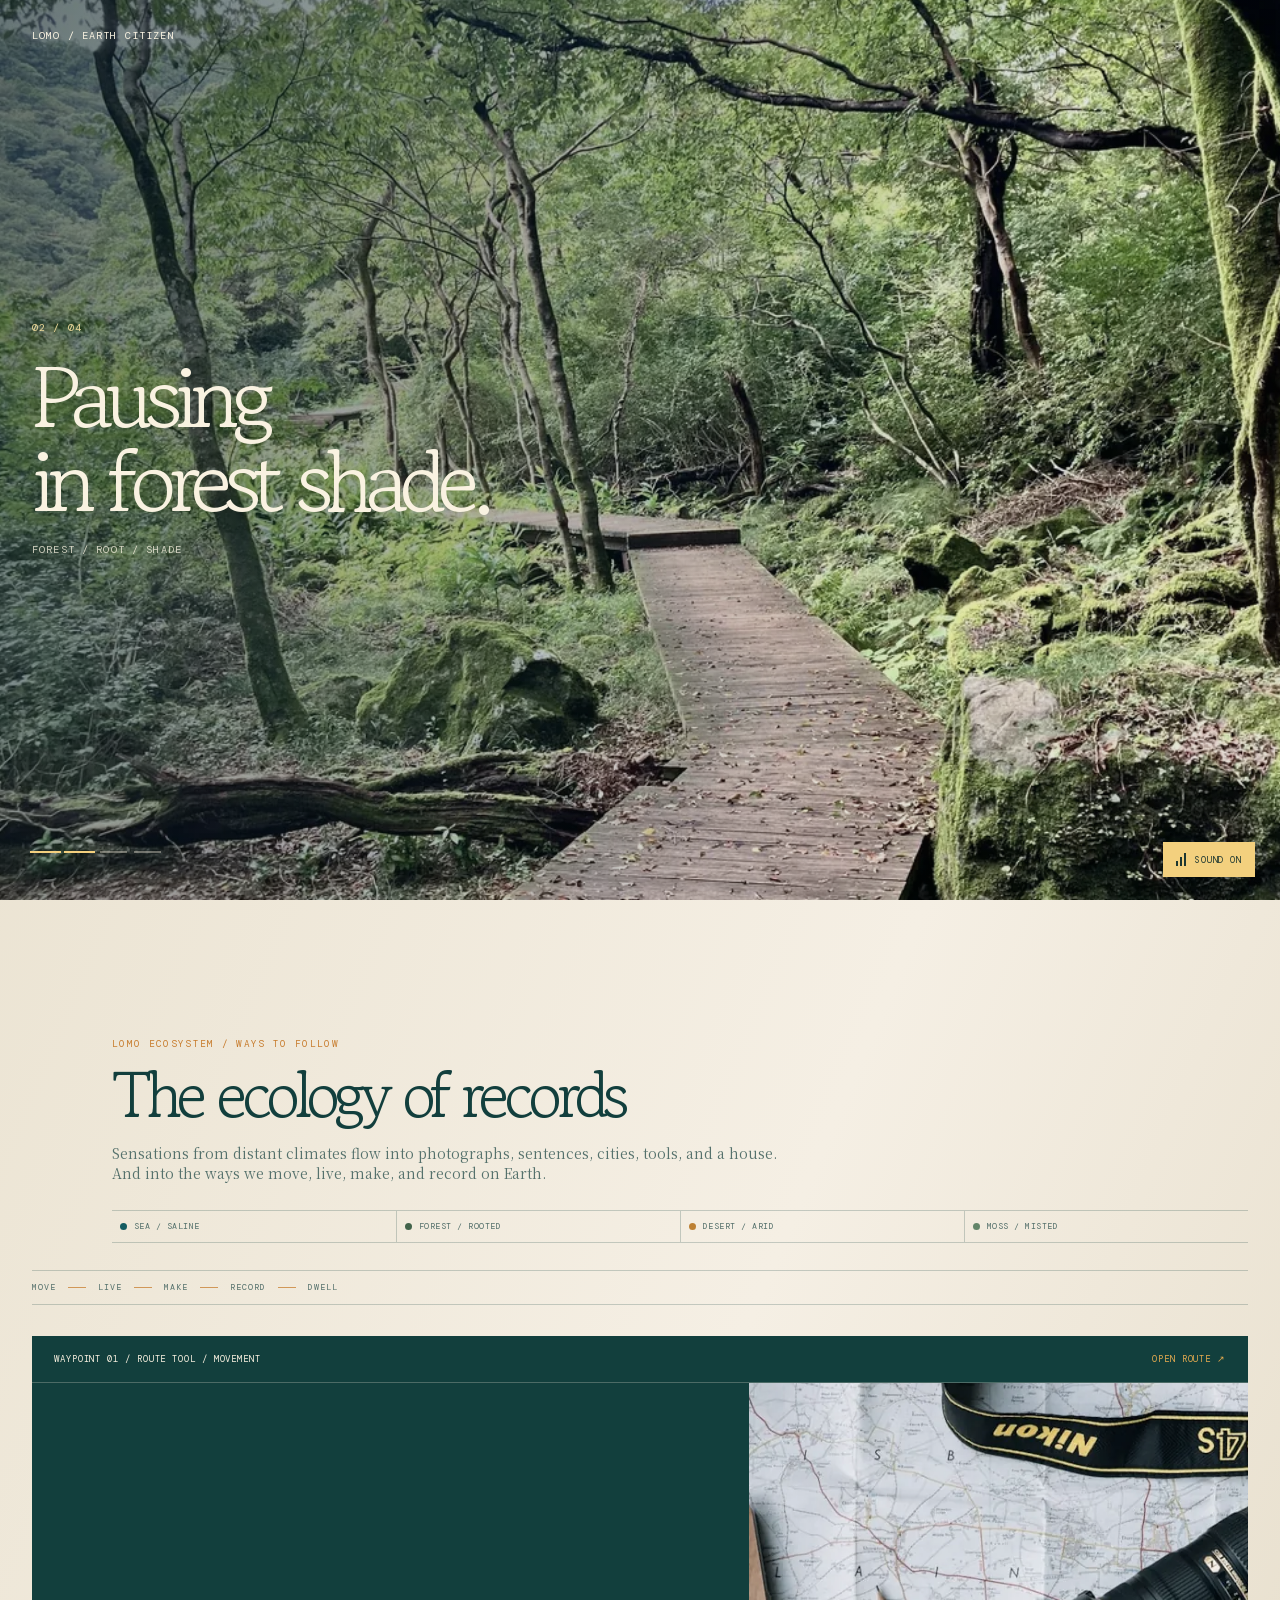
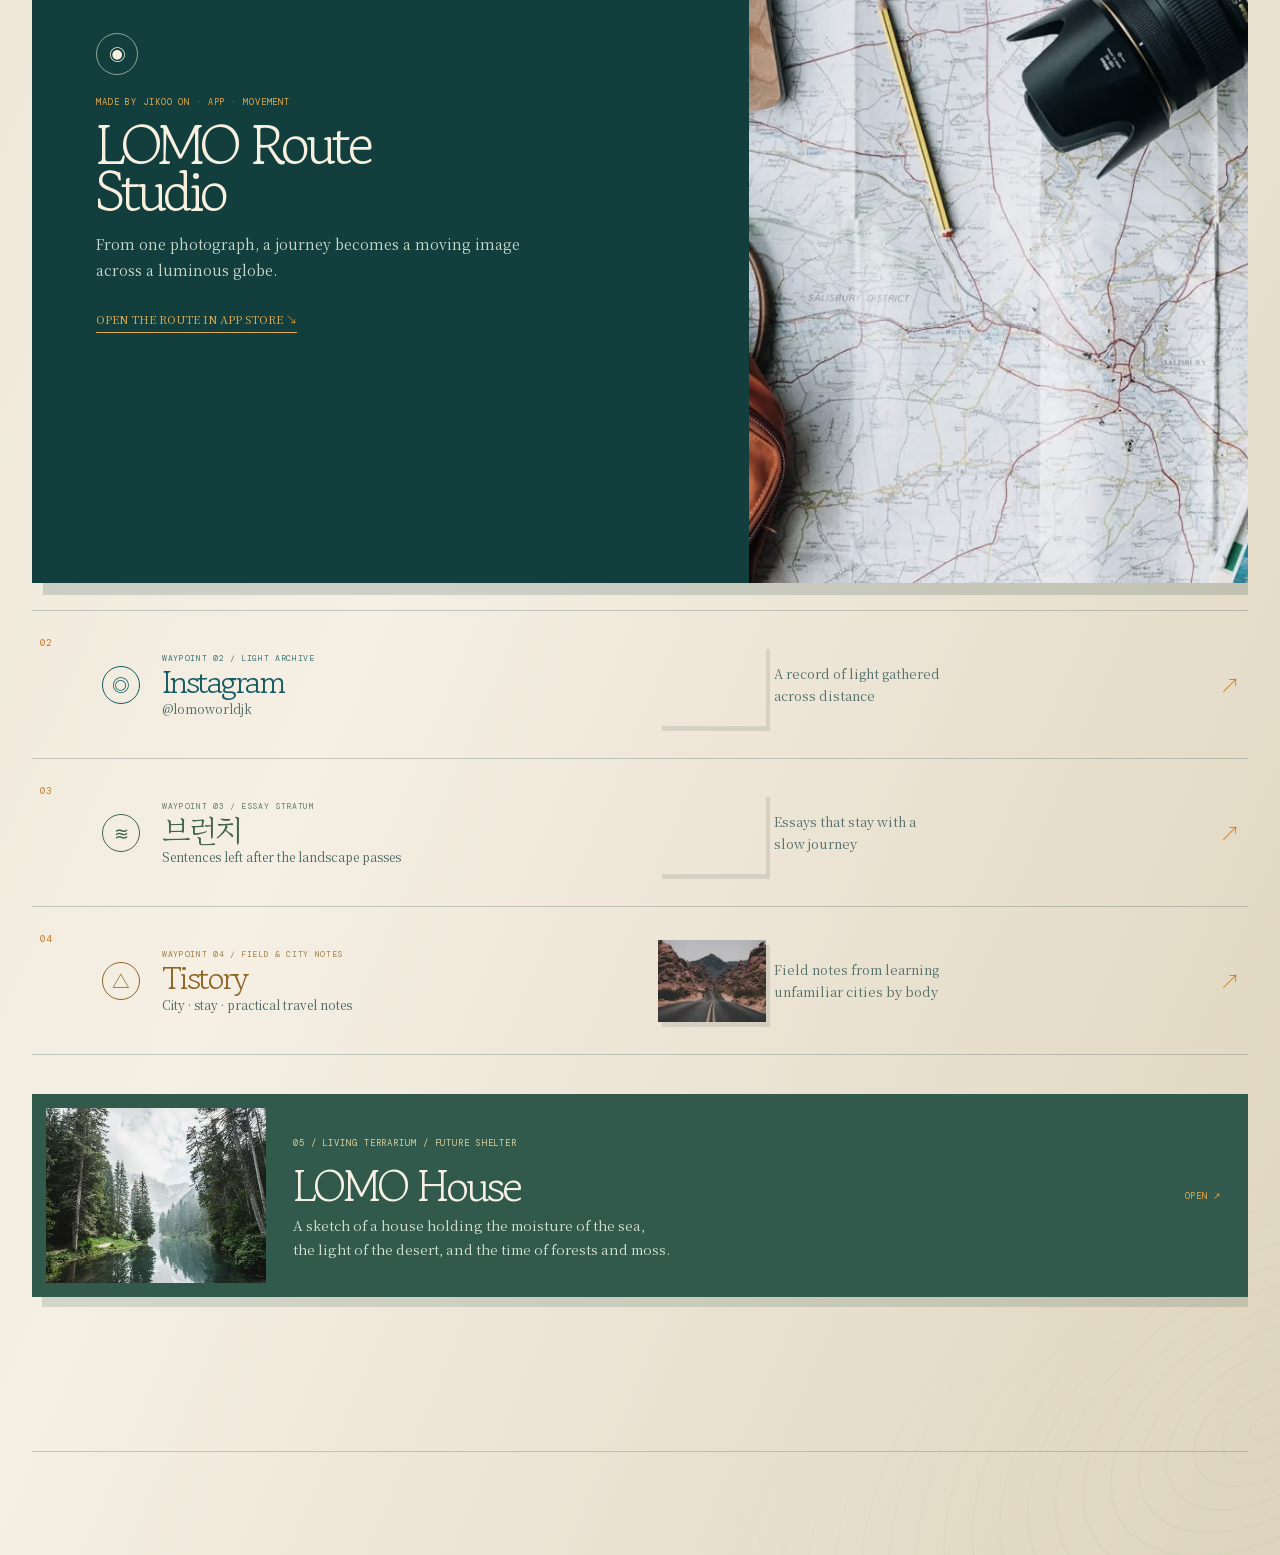
==== en/index.html @ 43b91ac9 "Add Cloudflare Web Analytics tracking" ====
<!doctype html>
<!DOCTYPE html>

<html data-static-lang="en" lang="en">
<head>
<meta charset="utf-8"/>
<meta content="width=device-width, initial-scale=1.0" name="viewport"/>
<meta content="#e8e0cd" name="theme-color"/>
<meta content="A living archive by Jikoo On connecting photographs, writing, movement tools, and a future terrarium house." name="description"/>
<meta content="Jikoo On" name="author"/>
<meta content="light" name="color-scheme"/>
<meta content="index, follow, max-image-preview:large" name="robots"/>
<script>
      try {
        const savedLanguage = localStorage.getItem("lomo-language");
        const browserLanguage = navigator.language || navigator.userLanguage || "";
        const staticLanguage = document.documentElement.dataset.staticLang;
        const initialLanguage = staticLanguage === "ko" || staticLanguage === "en" ? staticLanguage : (savedLanguage === "ko" || savedLanguage === "en" ? savedLanguage : (/^ko(?:-|$)/i.test(browserLanguage) ? "ko" : "en"));
        document.documentElement.lang = initialLanguage;
        document.documentElement.dataset.lang = initialLanguage;
      } catch (_) {
        document.documentElement.lang = "ko";
        document.documentElement.dataset.lang = "ko";
      }
    </script>
<script type="application/ld+json">
{
  "@context": "https://schema.org",
  "@graph": [
    {
      "@type": "WebSite",
      "@id": "https://jikoolomo.github.io/lomo-webpage/#website",
      "url": "https://jikoolomo.github.io/lomo-webpage/",
      "name": "Jikoo On · LOMO Links",
      "description": "A living archive by Jikoo On connecting photographs, writing, movement tools, and a future terrarium house.",
      "inLanguage": "en"
    },
    {
      "@type": "WebPage",
      "@id": "https://jikoolomo.github.io/lomo-webpage/en/#webpage",
      "url": "https://jikoolomo.github.io/lomo-webpage/en/",
      "name": "Jikoo On · LOMO Links — Earth Citizen Living Archive",
      "description": "A living archive by Jikoo On connecting photographs, writing, movement tools, and a future terrarium house.",
      "inLanguage": "en",
      "isPartOf": {
        "@id": "https://jikoolomo.github.io/lomo-webpage/#website"
      },
      "about": {
        "@id": "https://jikoolomo.github.io/lomo-webpage/#person"
      },
      "primaryImageOfPage": {
        "@type": "ImageObject",
        "url": "https://jikoolomo.github.io/lomo-webpage/images/hero-earth.webp"
      }
    },
    {
      "@type": "Person",
      "@id": "https://jikoolomo.github.io/lomo-webpage/#person",
      "name": "Jikoo On",
      "alternateName": "지쿠 On",
      "sameAs": [
        "https://www.instagram.com/lomoworldjk/",
        "https://brunch.co.kr/@eatfear",
        "https://eatfear.tistory.com/"
      ]
    }
  ]
}
</script>
<link href="https://jikoolomo.github.io/lomo-webpage/en/" rel="canonical"/>
<link href="https://jikoolomo.github.io/lomo-webpage/ko/" hreflang="ko" rel="alternate"/>
<link href="https://jikoolomo.github.io/lomo-webpage/en/" hreflang="en" rel="alternate"/>
<link href="https://jikoolomo.github.io/lomo-webpage/" hreflang="x-default" rel="alternate"/>
<meta content="https://jikoolomo.github.io/lomo-webpage/en/" property="og:url"/>
<meta content="website" property="og:type"/>
<meta content="Jikoo On · LOMO Links" property="og:site_name"/>
<meta content="Jikoo On · LOMO Links — Earth Citizen Living Archive" property="og:title"/>
<meta content="A living archive connecting photographs, writing, movement tools, and a future terrarium house." property="og:description"/>
<meta content="https://jikoolomo.github.io/lomo-webpage/images/og-image-en.jpg" property="og:image"/>
<meta content="1200" property="og:image:width"/>
<meta content="630" property="og:image:height"/>
<meta content="image/jpeg" property="og:image:type"/>
<meta content="en_US" property="og:locale"/>
<meta content="ko_KR" property="og:locale:alternate"/>
<meta content="summary_large_image" name="twitter:card"/>
<meta content="Jikoo On · LOMO Links — Earth Citizen Living Archive" name="twitter:title"/>
<meta content="A living archive connecting photographs, writing, movement tools, and a future terrarium house." name="twitter:description"/>
<meta content="https://jikoolomo.github.io/lomo-webpage/images/og-image-en.jpg" name="twitter:image"/>
<script>
      try {
        const replay = new URLSearchParams(location.search).get("intro") === "1";
        const reduced = matchMedia("(prefers-reduced-motion: reduce)").matches;
        if ((replay || !localStorage.getItem("lomo-intro-seen")) && !reduced) {
          document.documentElement.classList.add("intro-pending");
        }
      } catch (_) {}
    </script>
<link href="../styles.min.css" rel="stylesheet"/>
<link as="font" crossorigin="" href="../fonts/gowun-batang-400.woff2" rel="preload" type="font/woff2"/>
<link as="image" fetchpriority="high" href="images/hero-earth.webp" imagesizes="(max-width: 600px) 88vw, 390px" imagesrcset="images/hero-earth-400.webp 400w, images/hero-earth.webp 1200w" rel="preload" type="image/webp"/>
<link href="data:image/svg+xml,%3Csvg xmlns='http://www.w3.org/2000/svg' viewBox='0 0 64 64'%3E%3Crect width='64' height='64' rx='12' fill='%23123f3d'/%3E%3Cpath d='M43 12C27 8 14 19 14 33c0 14 14 23 27 16 8-4 9-17 1-23-5-4-13-1-13 6 0 5 5 8 9 5' fill='none' stroke='%23e8e0cd' stroke-width='4.5' stroke-linecap='round'/%3E%3C/svg%3E" rel="icon"/>
<title>Jikoo On · LOMO Links — Earth Citizen Living Archive</title>
</head>
<body>
<!--
      LOMO Links / independent GitHub Pages source
      Brand idea: a citizen of Earth holding distant climates together.
      Replace only image URLs in styles.css when using personal photographs.
    -->
<div aria-hidden="true" class="ecosystem-intro" data-theme="sea" hidden="" id="ecosystem-intro">
<div aria-hidden="true" class="intro-landscape"></div>
<div aria-hidden="true" class="intro-shade"></div>
<div class="intro-content">
<p class="intro-brand">LOMO / EARTH CITIZEN</p>
<div class="intro-center">
<span class="intro-number">01 / 04</span>
<p class="intro-korean">바다의 조류를<br/>따라갑니다.</p>
<p class="intro-english">SEA / SALT / TIDE</p>
</div>
<div class="intro-footer">
<div aria-hidden="true" class="intro-progress"><i></i><i></i><i></i><i></i></div>
<button class="intro-skip" data-i18n-html="intro.skip" type="button">SKIP <span>↗</span></button>
</div>
</div>
</div>
<audio id="ambient-sea" loop="" preload="none"><source src="../audio/lomo-sea-ambient.mp3" type="audio/mpeg"/></audio>
<audio id="ambient-forest" loop="" preload="none"><source src="../audio/lomo-forest-ambient.mp3" type="audio/mpeg"/></audio>
<audio id="ambient-desert" loop="" preload="none"><source src="../audio/lomo-desert-ambient.mp3" type="audio/mpeg"/></audio>
<audio id="ambient-moss" loop="" preload="none"><source src="../audio/lomo-moss-ambient.mp3" type="audio/mpeg"/></audio>
<button aria-label="자연 배경음 켜기" aria-pressed="false" class="sound-toggle" data-sound-toggle="" type="button">
<span aria-hidden="true" class="sound-glyph"><i></i><i></i><i></i></span>
<span aria-live="polite" data-sound-label="">SOUND OFF</span>
</button>
<main class="site-shell" id="site-content">
<div aria-hidden="true" class="contour contour--top"></div>
<header class="site-header wrap">
<a aria-label="Go to Jikoo On home" class="brand" data-i18n-aria-label="brand.home" href="#top">
<svg aria-hidden="true" class="brand-mark" fill="none" viewbox="0 0 48 48">
<path d="M33.5 8.5C22 5 11 12.3 11 24.5c0 11.5 11.2 18.4 21.7 13.1 7.7-3.9 8.4-14.2 1.5-19.2-4.6-3.3-11.2-.6-11.2 5.1 0 4 4.2 6.4 7.5 4.1" stroke="currentColor" stroke-linecap="round" stroke-width="3.4"></path>
<path d="M24 14.5c3.5 2.9 5.2 6.1 5.2 9.5 0 3.9-1.9 7.1-5.7 9.7" stroke="currentColor" stroke-linecap="round" stroke-width="2"></path>
</svg>
<span>
<b>JIKOO ON</b>
<em>LOMO LINKS / LIVING ARCHIVE</em>
</span>
</a>
<div class="header-tools">
<p class="header-climates" data-i18n="header.climates">○ SEA · FOREST · DESERT · MOSS</p>
<div aria-label="Language selection" class="language-switcher" data-i18n-aria-label="language.group" role="group">
<a data-language="ko" href="../ko/">한국어</a><span aria-hidden="true">/</span><a aria-current="page" data-language="en" href="../en/">EN</a>
</div>
</div>
</header>
<section aria-labelledby="page-title" class="hero wrap">
<aside aria-label="기록의 시작" class="origin-rail">
<span>01</span><i></i><span>ORIGIN NOTE</span>
</aside>
<div class="hero-copy">
<div class="meta-line">
<span>JIKOO ON / THE OBSERVER</span>
<span>LOMO TERRARIUM · BEGIN DEC 2022</span>
</div>
<h1 data-i18n-html="hero.title" id="page-title">I grow distant<br/>landscapes slowly<br/><i>in one record.</i></h1>
<p class="english-line" data-i18n="hero.english">A citizen of Earth, holding distant climates together.</p>
<div class="rule"></div>
<p class="origin-quote" data-i18n-html="hero.origin">I was afraid of water.<br/><strong>Now I’m a diver.</strong></p>
<p class="intro-body" data-i18n="hero.body">Since December 2022, I have been gathering the sensations of different environments through photographs and writing. Landscapes that are not easily placed together—sea, forest, desert, and moss—have become the imagination behind LOMO Route Studio and a terrarium house I hope to build one day.</p>
<div aria-label="LOMO’s core climates" class="fact-line" data-i18n-aria-label="hero.factLabel">
<span>BEGIN / DEC 2022</span><i></i><span>SEA ↔ FOREST</span><i></i><span>DESERT ↔ MOSS</span>
</div>
</div>
<figure class="hero-polaroid">
<img alt="A misty forest and mountain landscape" data-i18n-alt="image.hero" decoding="async" fetchpriority="high" loading="eager" sizes="(max-width: 600px) 88vw, 390px" src="../images/hero-earth.webp" srcset="../images/hero-earth-400.webp 400w, ../images/hero-earth.webp 1200w"/>
<figcaption><span>FIELD NOTE / EARTH</span><span>shared climates</span></figcaption>
<div aria-label="LOMO가 품는 생태계" class="biome-strip">
<span class="sea">SEA / SALT</span><span class="forest">FOREST / ROOT</span><span class="desert">DESERT / DUST</span><span class="moss">MOSS / MIST</span>
</div>
<span aria-label="북쪽을 가리키는 나침반" class="north">
<b>N</b>
<svg aria-hidden="true" viewbox="0 0 48 48">
<path d="M24 7 29 24 24 41 19 24 24 7Z" fill="currentColor" opacity=".2"></path>
<path d="M24 7 29 24 24 24Z" fill="currentColor"></path>
<path d="M24 41 19 24 24 24Z" fill="currentColor" opacity=".42"></path>
<circle cx="24" cy="24" fill="currentColor" r="2.2"></circle>
</svg>
</span>
</figure>
</section>
<section aria-labelledby="waypoints-title" class="waypoints wrap">
<div class="section-heading">
<p>LOMO ECOSYSTEM / WAYS TO FOLLOW</p>
<h2 data-i18n="ecosystem.title" id="waypoints-title">The ecology of records</h2>
<span data-i18n-html="ecosystem.lead">Sensations from distant climates flow into photographs, sentences, cities, tools, and a house.<br/>And into the ways we move, live, make, and record on Earth.</span>
</div>
<div aria-label="네 가지 환경의 공존" class="climate-index">
<span><i class="dot sea-dot"></i>SEA / SALINE</span>
<span><i class="dot forest-dot"></i>FOREST / ROOTED</span>
<span><i class="dot desert-dot"></i>DESERT / ARID</span>
<span><i class="dot moss-dot"></i>MOSS / MISTED</span>
</div>
<div aria-label="Earth Citizen의 실천 영역: 이동, 살아가기, 만들기, 기록하기, 머무르기" class="citizen-spectrum">
<span>MOVE</span><i></i><span>LIVE</span><i></i><span>MAKE</span><i></i><span>RECORD</span><i></i><span>DWELL</span>
</div>
<a class="feature-route" data-sound-theme="sea" href="https://apps.apple.com/app/id6782547819" rel="noreferrer noopener" target="_blank">
<div class="route-top"><span>WAYPOINT 01 / ROUTE TOOL / MOVEMENT</span><span>OPEN ROUTE ↗</span></div>
<div class="route-content">
<div class="route-copy">
<span aria-hidden="true" class="compass">◉</span>
<small>MADE BY JIKOO ON · APP · MOVEMENT</small>
<h3 data-i18n-html="route.title">LOMO Route<br/>Studio</h3>
<p data-i18n-html="route.body">From one photograph, a journey becomes a moving image<br/>across a luminous globe.</p>
<b data-i18n="route.cta">OPEN THE ROUTE IN APP STORE ↘</b>
</div>
<img alt="A travel field note in nature" class="route-image" data-i18n-alt="image.route" decoding="async" height="800" loading="lazy" sizes="(max-width: 600px) 100vw, 42vw" src="../images/route-480.webp" srcset="../images/route-480.webp 480w, ../images/route.webp 1200w" width="1200"/>
</div>
</a>
<div class="link-list">
<a class="waypoint sea-waypoint" data-sound-theme="sea" href="https://www.instagram.com/lomoworldjk/" rel="noreferrer noopener" target="_blank">
<span class="waypoint-number">02</span><span class="waypoint-icon">◎</span>
<span class="waypoint-title"><small>WAYPOINT 02 / LIGHT ARCHIVE</small><b>Instagram</b><em>@lomoworldjk</em></span>
<img alt="A manta ray gliding above a coral reef" class="waypoint-photo sea-photo" data-i18n-alt="image.sea" decoding="async" height="800" loading="lazy" sizes="(max-width: 600px) 60px, (max-width: 860px) 90px, 108px" src="../images/sea-240.webp" srcset="../images/sea-120.webp 120w, ../images/sea-240.webp 240w, ../images/sea.webp 1200w" width="1200"/>
<span class="waypoint-note" data-i18n="waypoint.instagram.note">A record of light gathered across distance</span><span class="waypoint-arrow">↗</span>
</a>
<a class="waypoint forest-waypoint" data-sound-theme="forest" href="https://brunch.co.kr/@eatfear" rel="noreferrer noopener" target="_blank">
<span class="waypoint-number">03</span><span class="waypoint-icon">≋</span>
<span class="waypoint-title"><small>WAYPOINT 03 / ESSAY STRATUM</small><b>브런치</b><em data-i18n="waypoint.brunch.title">Sentences left after the landscape passes</em></span>
<img alt="A moss-covered boardwalk through a forest" class="waypoint-photo forest-photo" data-i18n-alt="image.forest" decoding="async" height="800" loading="lazy" sizes="(max-width: 600px) 60px, (max-width: 860px) 90px, 108px" src="../images/forest-240.webp" srcset="../images/forest-120.webp 120w, ../images/forest-240.webp 240w, ../images/forest.webp 1200w" width="1200"/>
<span class="waypoint-note" data-i18n="waypoint.brunch.note">Essays that stay with a slow journey</span><span class="waypoint-arrow">↗</span>
</a>
<a class="waypoint desert-waypoint" data-sound-theme="desert" href="https://eatfear.tistory.com/" rel="noreferrer noopener" target="_blank">
<span class="waypoint-number">04</span><span class="waypoint-icon">△</span>
<span class="waypoint-title"><small>WAYPOINT 04 / FIELD &amp; CITY NOTES</small><b>Tistory</b><em data-i18n="waypoint.tistory.title">City · stay · practical travel notes</em></span>
<img alt="A photograph of red desert ridges" class="waypoint-photo desert-photo" data-i18n-alt="image.desert" decoding="async" height="800" loading="lazy" sizes="(max-width: 600px) 60px, (max-width: 860px) 90px, 108px" src="../images/desert-240.webp" srcset="../images/desert-120.webp 120w, ../images/desert-240.webp 240w, ../images/desert.webp 1200w" width="1200"/>
<span class="waypoint-note" data-i18n="waypoint.tistory.note">Field notes from learning unfamiliar cities by body</span><span class="waypoint-arrow">↗</span>
</a>
</div>
<button aria-controls="lomo-house-modal" aria-haspopup="dialog" class="house-route" data-modal-open="" data-sound-theme="moss" type="button">
<img alt="A deep forest and moss landscape" class="house-photo" data-i18n-alt="image.house" decoding="async" height="800" loading="lazy" sizes="(max-width: 600px) calc(100vw - 58px), 220px" src="../images/moss-720.webp" srcset="../images/moss-480.webp 480w, ../images/moss-720.webp 720w, ../images/moss.webp 1200w" width="1200"/>
<div class="house-copy"><small>05 / LIVING TERRARIUM / FUTURE SHELTER</small><h3>LOMO House</h3><p data-i18n-html="house.teaser">A sketch of a house holding the moisture of the sea,<br/>the light of the desert, and the time of forests and moss.</p></div>
<span aria-hidden="true" class="house-arrow">OPEN ↗</span>
</button>
</section>
<footer class="site-footer wrap">
<div class="specimen-tray">
<p>✧ ONE TERRARIUM / MANY CLIMATES</p>
<span class="salt">SALT</span><span class="sap">SAP</span><span class="sand">SAND</span><span class="moss-specimen">MOSS</span>
</div>
<p>© 2026 Jikoo Kim · 지쿠 On</p>
<a data-i18n="footer.back" href="#top">BACK TO SURFACE ↗</a>
</footer>
<div aria-hidden="true" class="contour contour--bottom"></div>
</main>
<div aria-describedby="house-modal-description" aria-hidden="true" aria-labelledby="house-modal-title" aria-modal="true" class="modal-backdrop" hidden="" id="lomo-house-modal" role="dialog">
<section class="house-modal" tabindex="-1">
<button aria-label="Close the LOMO House detail window" class="modal-close" data-i18n-aria-label="modal.close" data-modal-close="" type="button"><span data-i18n="modal.closeText">CLOSE</span> <span>×</span></button>
<img alt="A natural landscape where mist and forest meet" class="modal-image" data-i18n-alt="image.modal" decoding="async" height="1000" loading="lazy" sizes="(max-width: 600px) calc(100vw - 26px), 45vw" src="../images/house-480.webp" srcset="../images/house-480.webp 480w, ../images/house.webp 1200w" width="1200"/>
<div class="modal-content">
<p class="modal-kicker">LOMO HOUSE / A FUTURE SHELTER</p>
<h2 data-i18n-html="modal.title" id="house-modal-title">A house where<br/><i>distant climates stay together</i></h2>
<p class="modal-lead" data-i18n="modal.lead" id="house-modal-description">LOMO House imagines contrasting environments met while traveling under one roof—a terrarium house still in the future.</p>
<p class="modal-body" data-i18n="modal.body">The humidity of the sea, the light of the desert, the shadow of the forest, and the slow time of moss are woven into one spatial experience. Like a way of living on Earth beyond borders, LOMO House is a sketch of how different conditions can form a relationship.</p>
<div aria-label="LOMO House’s four climates" class="modal-biomes" data-i18n-aria-label="modal.biomesLabel">
<span class="sea">SEA<br/><b data-i18n="biome.sea">moisture &amp; tide</b></span><span class="forest">FOREST<br/><b data-i18n="biome.forest">shadow &amp; root</b></span><span class="desert">DESERT<br/><b data-i18n="biome.desert">light &amp; warmth</b></span><span class="moss">MOSS<br/><b data-i18n="biome.moss">mist &amp; time</b></span>
</div>
<a class="modal-outbound" data-i18n="modal.cta" href="https://www.instagram.com/lomo.earth/" rel="noreferrer noopener" target="_blank">SEE THE SKETCHES ON LOMO.EARTH ↗</a>
</div>
</section>
</div>
<script defer="" src="../locales.js"></script>
<script defer="" src="../script.js"></script>
<!-- Cloudflare Web Analytics -->
<script data-cf-beacon='{"token": "00f51e51215d4da5a0dc3841df4be704"}' src="https://static.cloudflareinsights.com/beacon.min.js" type="module"></script>
<!-- End Cloudflare Web Analytics -->
</body>
</html>
---- styles.min.css ----
@font-face{font-family:"DM Mono";font-style:normal;font-weight:400;font-display:swap;src:url("fonts/dm-mono-400.woff2") format("woff2")}@font-face{font-family:"DM Mono";font-style:normal;font-weight:500;font-display:swap;src:url("fonts/dm-mono-500.woff2") format("woff2")}@font-face{font-family:"Gowun Batang";font-style:normal;font-weight:400;font-display:swap;src:url("fonts/gowun-batang-400.woff2") format("woff2")}@font-face{font-family:"Gowun Batang";font-style:normal;font-weight:700;font-display:swap;src:url("fonts/gowun-batang-700.woff2") format("woff2")}@font-face{font-family:"Noto Serif KR";font-style:normal;font-weight:400;font-display:swap;src:url("fonts/noto-serif-kr-400.woff2") format("woff2")}@font-face{font-family:"Noto Serif KR";font-style:normal;font-weight:500;font-display:swap;src:url("fonts/noto-serif-kr-500.woff2") format("woff2")}@font-face{font-family:"Noto Serif KR";font-style:normal;font-weight:600;font-display:swap;src:url("fonts/noto-serif-kr-600.woff2") format("woff2")}html[data-lang=en] body:not(.i18n-ready){visibility:hidden}:root{--paper:#e8e0cd;--paper-light:#f6f0e4;--ink:#123f3d;--ink-soft:#55716c;--teal:#145c61;--forest:#42634b;--desert:#bd8134;--moss:#638569;--saffron:#c77c2d;--line:rgba(18, 63, 61, 0.22);--serif:"Noto Serif KR",serif;--display:"Gowun Batang",serif;--mono:"DM Mono",monospace;--ease:cubic-bezier(0.23, 1, 0.32, 1)}*{box-sizing:border-box}html{scroll-behavior:smooth}body{margin:0;background:var(--paper);color:var(--ink);font-family:var(--serif)}body.intro-active{overflow:hidden}a{color:inherit;text-decoration:none;-webkit-tap-highlight-color:transparent}button{font:inherit;-webkit-tap-highlight-color:transparent}img{max-width:100%}.site-shell{position:relative;min-height:100vh;overflow:hidden;background:radial-gradient(circle at 84% 2%,#f8e7be 0,transparent 25rem),linear-gradient(113deg,#e8e0cd 0,#f5efe4 50%,#ded4bd 100%)}.sound-toggle{position:fixed;z-index:56;right:25px;bottom:23px;display:inline-flex;align-items:center;gap:9px;border:1px solid var(--ink);padding:10px 12px;color:var(--ink);background:rgba(246,240,228,.94);box-shadow:4px 5px 0 rgba(18,63,61,.15);font:.56rem var(--mono);letter-spacing:.1em;cursor:pointer;transition:transform .18s var(--ease),background .25s var(--ease),color .25s var(--ease),border-color .25s var(--ease)}.sound-toggle:hover{transform:translate(-2px,-2px);box-shadow:6px 7px 0 rgba(18,63,61,.18)}.sound-toggle:active{transform:scale(.97)}.sound-toggle:focus-visible{outline:2px solid var(--saffron);outline-offset:3px}.sound-toggle[aria-pressed=true]{color:#f8f0df;border-color:var(--teal);background:var(--teal)}.sound-glyph{display:flex;align-items:end;gap:2px;height:13px}.sound-glyph i{display:block;width:2px;height:5px;background:currentColor}.sound-glyph i:nth-child(2){height:9px}.sound-glyph i:nth-child(3){height:13px}.sound-toggle[aria-pressed=true] .sound-glyph i{animation:.8s ease-in-out infinite alternate sound-pulse}.sound-toggle[aria-pressed=true] .sound-glyph i:nth-child(2){animation-delay:.14s}.sound-toggle[aria-pressed=true] .sound-glyph i:nth-child(3){animation-delay:.27s}.intro-pending .sound-toggle{color:#f9f2e1;border-color:rgba(249,242,225,.65);background:rgba(8,32,30,.3);box-shadow:none}.intro-pending .sound-toggle[aria-pressed=true]{border-color:#f3d07e;color:#1c3630;background:#f3d07e}.ecosystem-intro{position:fixed;z-index:40;inset:0;display:grid;place-items:stretch;overflow:hidden;color:#f9f2e1;background:#155b63;opacity:0;visibility:hidden;transition:opacity .45s var(--ease),visibility .45s var(--ease),background .55s var(--ease)}.ecosystem-intro[hidden]{display:none}.intro-pending .ecosystem-intro{opacity:1;visibility:visible}.ecosystem-intro[data-state=leaving]{opacity:0;visibility:hidden}.intro-landscape,.intro-shade{position:absolute;inset:-4%}.intro-landscape{background:center/cover no-repeat;transform:scale(1.08);transition:transform .78s var(--ease),filter .55s var(--ease);animation:4.1s ease-in-out infinite alternate intro-breathe}.intro-shade{background:linear-gradient(110deg,rgba(7,31,31,.64),rgba(7,31,31,.1) 68%);transition:background .55s var(--ease)}.ecosystem-intro[data-theme=sea]{background:#155b63}.ecosystem-intro[data-theme=sea] .intro-landscape{background-image:url("images/sea.webp");filter:saturate(.9)}.ecosystem-intro[data-theme=forest]{background:#42634b}.ecosystem-intro[data-theme=forest] .intro-landscape{background-image:url("images/forest.webp");filter:saturate(.72)}.ecosystem-intro[data-theme=desert]{background:#b97732}.ecosystem-intro[data-theme=desert] .intro-landscape{background-image:url("images/desert-wide.webp");filter:saturate(.78)}.ecosystem-intro[data-theme=moss]{background:#5e8069}.ecosystem-intro[data-theme=moss] .intro-landscape{background-image:url("images/moss.webp");filter:saturate(.72)}.ecosystem-intro[data-theme=desert] .intro-shade{background:linear-gradient(110deg,rgba(74,41,13,.62),rgba(74,41,13,.08) 70%)}.ecosystem-intro[data-theme=moss] .intro-shade{background:linear-gradient(110deg,rgba(14,45,35,.66),rgba(14,45,35,.1) 67%)}.intro-content{position:relative;z-index:1;display:grid;grid-template-rows:auto 1fr auto;width:min(1360px,calc(100% - 64px));margin:0 auto;padding:29px 0 32px}.intro-brand,.intro-english,.intro-number,.intro-skip{font-family:var(--mono);letter-spacing:.11em}.intro-brand{margin:0;font-size:.64rem}.intro-center{align-self:center;max-width:720px}.intro-number{display:block;margin-bottom:21px;color:#ead798;font-size:.65rem}.intro-korean{margin:0;font:400 clamp(3.1rem, 6.8vw, 7rem)/.96 var(--display);letter-spacing:-.09em;text-shadow:0 2px 24px rgba(0,0,0,.2)}.intro-english{margin:20px 0 0;color:rgba(249,242,225,.8);font-size:.65rem}.intro-footer{display:flex;align-items:center;justify-content:space-between}.intro-progress{display:flex;gap:7px}.intro-progress i{display:block;width:27px;height:2px;background:rgba(249,242,225,.38);transition:background .25s var(--ease),transform .25s var(--ease)}.intro-progress i.is-active{background:#f3d07e;transform:scaleX(1.15)}.intro-skip{border:0;padding:8px 0;color:#f9f2e1;background:0 0;font-size:.61rem;cursor:pointer}.intro-skip span{color:#f3d07e;font-size:.8rem}.intro-skip:focus-visible{outline:#f3d07e solid 2px;outline-offset:5px}.site-shell::before{position:fixed;inset:0;z-index:0;pointer-events:none;content:"";opacity:.13;background-image:url("data:image/svg+xml,%3Csvg viewBox='0 0 240 240' xmlns='http://www.w3.org/2000/svg'%3E%3Cfilter id='n'%3E%3CfeTurbulence type='fractalNoise' baseFrequency='.82' numOctaves='4' stitchTiles='stitch'/%3E%3C/filter%3E%3Crect width='100%25' height='100%25' filter='url(%23n)' opacity='.25'/%3E%3C/svg%3E")}.wrap{position:relative;z-index:1;width:min(1360px,calc(100% - 64px));margin-inline:auto}.site-header{display:flex;align-items:center;justify-content:space-between;padding:27px 0 23px;border-bottom:1px solid var(--line)}.header-tools{display:flex;align-items:center;gap:24px}.language-switcher{display:inline-flex;align-items:center;gap:7px;color:var(--ink-soft);font:.56rem var(--mono);letter-spacing:.08em}.language-switcher a{border-bottom:1px solid transparent;padding:3px 0;color:inherit;font:inherit;letter-spacing:inherit;cursor:pointer}.language-switcher a:focus-visible,.language-switcher a:hover,.language-switcher a[aria-current=page]{border-color:var(--saffron);color:var(--ink)}.language-switcher a:focus-visible{outline:2px solid var(--saffron);outline-offset:3px}.brand{display:flex;align-items:center;gap:11px}.brand-mark{width:36px;color:var(--teal)}.brand span{display:grid;gap:3px}.brand b,.brand em,.climate-index,.fact-line,.header-climates,.house-copy small,.meta-line,.route-copy small,.route-top,.section-heading>p,.site-footer,.waypoint-number,.waypoint-title small{font-family:var(--mono)}.brand b{font-size:.72rem;letter-spacing:.13em}.brand em{color:var(--ink-soft);font-size:.5rem;font-style:normal;letter-spacing:.08em}.header-climates{margin:0;color:var(--ink-soft);font-size:.63rem;letter-spacing:.09em}.hero{display:grid;grid-template-columns:80px minmax(0,1.15fr) minmax(300px,.7fr);align-items:end;gap:clamp(28px,5vw,94px);padding:clamp(78px,10vw,146px) 0 clamp(96px,12vw,160px)}.origin-rail{display:flex;flex-direction:column;align-self:stretch;align-items:center;gap:12px;padding-top:9px;color:var(--ink-soft);font-family:var(--mono);font-size:.58rem;letter-spacing:.12em;writing-mode:vertical-rl}.origin-rail i{width:1px;min-height:120px;flex:1;background:linear-gradient(var(--ink),transparent);opacity:.55}.meta-line{display:flex;justify-content:space-between;color:var(--ink-soft);font-size:.61rem;letter-spacing:.11em}h1{margin:28px 0 17px;font:400 clamp(3.25rem, 6.5vw, 6.9rem)/.95 var(--display);letter-spacing:-.09em}h1 i{color:var(--teal);font-style:normal}.english-line{margin:0;color:#71817a;font-size:.95rem;font-style:italic}.rule{width:100%;max-width:535px;height:1px;margin:46px 0 24px;background:var(--line)}.origin-quote{margin:0 0 22px;font:400 clamp(1.7rem, 2.45vw, 2.55rem)/1.17 var(--display);letter-spacing:-.08em}.origin-quote strong{color:var(--teal);font-weight:400}.intro-body{max-width:550px;margin:0;color:#47635e;font-size:.9rem;line-height:2;word-break:keep-all}.fact-line{display:flex;flex-wrap:wrap;align-items:center;gap:8px;margin-top:31px;color:var(--ink-soft);font-size:.57rem;letter-spacing:.1em}.fact-line i{width:19px;height:1px;background:var(--teal)}.hero-polaroid{position:relative;margin:0;padding:11px 11px 0;background:var(--paper-light);box-shadow:12px 15px 0 rgba(20,92,97,.13);transform:rotate(2deg)}.hero-polaroid img{display:block;width:100%;aspect-ratio:.87;object-fit:cover;filter:saturate(.75) contrast(.98)}.hero-polaroid figcaption{display:flex;justify-content:space-between;padding:10px 2px 8px;color:var(--ink-soft);font:.5rem var(--mono);letter-spacing:.08em}.biome-strip{display:grid;grid-template-columns:repeat(4,1fr);margin:0 -11px;color:#f7f0df;font:.4rem var(--mono);letter-spacing:.04em;text-align:center}.biome-strip span{padding:8px 2px;white-space:nowrap}.sea{background:var(--teal)}.forest{background:var(--forest)}.desert{background:var(--desert)}.moss{background:var(--moss)}.north{position:absolute;top:-27px;right:12px;display:grid;place-items:center;width:50px;height:50px;border:1px solid var(--teal);border-radius:50%;background:var(--paper-light);color:var(--teal);font:.58rem var(--mono)}.north b{position:absolute;top:7px;z-index:1;font:500 .58rem var(--mono);letter-spacing:.08em}.north svg{width:31px;height:31px;margin-top:8px}.waypoints{padding-bottom:clamp(98px,12vw,165px);content-visibility:auto;contain-intrinsic-size:1200px}.section-heading{margin-left:80px;margin-bottom:27px}.section-heading>p{margin:0 0 12px;color:var(--saffron);font-size:.59rem;letter-spacing:.14em}h2{margin:0;font:400 clamp(2.55rem, 5vw, 4.5rem)/1 var(--display);letter-spacing:-.09em}.section-heading>span{display:block;margin-top:17px;color:var(--ink-soft);font-size:.87rem}.climate-index{display:grid;grid-template-columns:repeat(4,1fr);margin:0 0 27px 80px;border-top:1px solid var(--line);border-bottom:1px solid var(--line)}.climate-index span{display:flex;align-items:center;gap:7px;padding:10px 8px;color:var(--ink-soft);font-size:.52rem;letter-spacing:.06em}.climate-index span+span{border-left:1px solid var(--line)}.citizen-spectrum{display:flex;align-items:center;gap:12px;margin:0 0 31px;padding:11px 0;border-top:1px solid var(--line);border-bottom:1px solid var(--line);color:var(--ink-soft);font:.52rem var(--mono);letter-spacing:.12em}.citizen-spectrum i{width:18px;height:1px;background:var(--saffron);opacity:.75}.dot{width:7px;height:7px;border-radius:50%}.sea-dot{background:var(--teal)}.forest-dot{background:var(--forest)}.desert-dot{background:var(--desert)}.moss-dot{background:var(--moss)}.feature-route{display:block;overflow:hidden;color:#f8f0df;background:var(--ink);box-shadow:11px 12px 0 rgba(18,63,61,.17);transition:transform .22s var(--ease),box-shadow .22s var(--ease)}.feature-route:hover,.house-route:hover{box-shadow:15px 17px 0 rgba(18,63,61,.2);transform:translate(-4px,-4px)}.brand:focus-visible,.feature-route:focus-visible,.site-footer>a:focus-visible{outline:2px solid var(--saffron);outline-offset:4px}.feature-route:active,.house-route:active,.waypoint:active{transform:scale(.985)}.route-top{display:flex;justify-content:space-between;padding:17px 22px;border-bottom:1px solid rgba(248,240,223,.25);font-size:.57rem;letter-spacing:.1em}.route-top span:last-child{color:#e3aa4f}.route-content{display:grid;grid-template-columns:1.18fr .82fr;min-height:330px}.route-copy{align-self:center;padding:clamp(36px,5vw,67px)}.compass{display:grid;place-items:center;width:42px;height:42px;border:1px solid rgba(248,240,223,.55);border-radius:50%;font-size:1.05rem}.route-copy small{display:block;margin-top:21px;color:#e2ab50;font-size:.55rem;letter-spacing:.1em}.house-copy h3,.route-copy h3{margin:13px 0 16px;font:400 clamp(2.4rem, 4.3vw, 4.5rem)/.85 var(--display);letter-spacing:-.07em}.route-copy p{margin:0;color:#cad8cd;font-size:.88rem;line-height:1.85}.route-copy b{display:inline-block;margin-top:28px;padding-bottom:5px;border-bottom:1px solid #e2ab50;color:#e2ab50;font-size:.71rem;font-weight:400}.route-image{display:block;width:100%;min-height:260px;object-fit:cover;object-position:center;filter:saturate(.74)}.link-list{margin-top:27px;border-top:1px solid var(--line)}.waypoint{position:relative;isolation:isolate;display:grid;grid-template-columns:50px 48px minmax(180px,1.15fr) 108px minmax(150px,1fr) 36px;align-items:center;min-height:148px;gap:12px;padding:21px 8px;overflow:hidden;border-bottom:1px solid var(--line);transition:padding .22s var(--ease),color .22s var(--ease)}.waypoint::before{position:absolute;z-index:-1;inset:0;content:"";opacity:0;background:var(--biome-wash);transition:opacity .3s var(--ease)}.waypoint>*{position:relative;z-index:1}.waypoint:focus-visible::before,.waypoint:hover::before{opacity:1}.waypoint:hover{padding-right:21px;padding-left:18px}.waypoint:focus-visible{outline:2px solid var(--saffron);outline-offset:-2px}.waypoint-number{align-self:start;padding-top:4px;color:var(--saffron);font-size:.62rem}.waypoint-icon{display:grid;place-items:center;width:38px;height:38px;border:1px solid currentColor;border-radius:50%;font-size:1.1rem}.sea-waypoint{--biome-wash:linear-gradient(90deg, rgba(20,92,97,.17), rgba(210,236,229,.46));color:var(--teal)}.forest-waypoint{--biome-wash:linear-gradient(90deg, rgba(66,99,75,.18), rgba(224,234,212,.5));color:var(--forest)}.desert-waypoint{--biome-wash:linear-gradient(90deg, rgba(189,129,52,.2), rgba(250,233,194,.54));color:#8e6627}.waypoint-title{display:grid;gap:2px}.waypoint-title small{color:currentColor;font-size:.51rem;letter-spacing:.08em;opacity:.78}.waypoint-title b{font:400 clamp(1.65rem, 2.5vw, 2.3rem)/1 var(--display);letter-spacing:-.07em}.waypoint-title em{color:#4b6761;font-size:.75rem;font-style:normal}.waypoint-photo{display:block;width:108px;height:82px;object-fit:cover;object-position:center;filter:saturate(.65) contrast(.95);box-shadow:4px 5px 0 rgba(18,63,61,.12);transform:translateX(4px);transition:filter .28s var(--ease),transform .28s var(--ease),box-shadow .28s var(--ease)}.waypoint:focus-visible .waypoint-photo,.waypoint:hover .waypoint-photo{filter:saturate(1) contrast(1.03);box-shadow:7px 8px 0 rgba(18,63,61,.16);transform:translateX(0) scale(1.04)}.waypoint-note{max-width:175px;color:#55716c;font-size:.81rem;line-height:1.65;word-break:keep-all}.waypoint-arrow{justify-self:end;color:var(--saffron);font-size:1.25rem;transition:transform .18s var(--ease)}.waypoint:hover .waypoint-arrow{transform:translate(4px,-4px)}.house-route{width:100%;border:0;display:grid;grid-template-columns:220px 1fr 64px;align-items:center;gap:27px;margin-top:39px;padding:14px;color:var(--paper-light);background:#315a4d;box-shadow:10px 10px 0 rgba(49,90,77,.17);text-align:left;cursor:pointer;transition:transform .22s var(--ease),box-shadow .22s var(--ease),background .22s var(--ease)}.house-route:focus-visible,.house-route:hover{background:#244d42}.house-route:focus-visible{outline:2px solid var(--saffron);outline-offset:3px}.house-photo{display:block;width:100%;height:175px;object-fit:cover;object-position:center;filter:saturate(.76);transition:transform .35s var(--ease),filter .35s var(--ease)}.house-route:focus-visible .house-photo,.house-route:hover .house-photo{filter:saturate(1);transform:scale(1.025)}.house-copy small{color:#d9d19e;font:.56rem var(--mono);letter-spacing:.1em}.house-copy h3{margin:16px 0 10px;font-size:clamp(2rem, 3.4vw, 3.25rem)}.house-copy p{margin:0;color:#d5e0d4;font-size:.84rem;line-height:1.8}.house-arrow{justify-self:end;padding-right:12px;color:#e3aa4f;font:.57rem var(--mono);letter-spacing:.08em}.modal-backdrop{position:fixed;z-index:20;inset:0;display:grid;place-items:center;padding:24px;background:rgba(11,36,34,.67);opacity:0;backdrop-filter:blur(0);transition:opacity .26s var(--ease),backdrop-filter .26s var(--ease)}.modal-backdrop[data-state=open]{opacity:1;backdrop-filter:blur(7px)}.modal-backdrop[hidden]{display:none}.modal-open{overflow:hidden}.house-modal{position:relative;display:grid;grid-template-columns:minmax(260px,.78fr) minmax(0,1.02fr);width:min(950px,100%);max-height:min(760px,calc(100vh - 48px));overflow:auto;color:var(--ink);background:var(--paper-light);box-shadow:16px 18px 0 rgba(0,0,0,.2);opacity:0;transform:translateY(16px) scale(.985);transition:opacity .3s var(--ease),transform .3s var(--ease)}.modal-backdrop[data-state=open] .house-modal{opacity:1;transform:translateY(0) scale(1)}.modal-close{position:absolute;z-index:2;top:15px;right:16px;display:flex;align-items:center;gap:7px;border:0;border-bottom:1px solid var(--ink);padding:4px 0;color:var(--ink);background:0 0;font:.62rem var(--mono);letter-spacing:.08em;cursor:pointer}.modal-close span{font:1.25rem/1 var(--display)}.modal-close:focus-visible{outline:2px solid var(--saffron);outline-offset:4px}.modal-image{display:block;width:100%;min-height:590px;object-fit:cover;object-position:center;filter:saturate(.75)}.modal-content{align-self:center;padding:clamp(42px,6vw,73px) clamp(28px,6vw,70px)}.modal-kicker{margin:0 0 14px;color:var(--saffron);font:.58rem var(--mono);letter-spacing:.12em}.modal-content h2{font-size:clamp(2.45rem,4.5vw,4.2rem)}.modal-content h2 i{color:var(--teal);font-style:normal}.modal-lead{margin:27px 0 15px;color:var(--ink);font-size:1rem;line-height:1.85;word-break:keep-all}.modal-body{margin:0;color:var(--ink-soft);font-size:.87rem;line-height:1.9;word-break:keep-all}.modal-biomes{display:grid;grid-template-columns:repeat(2,1fr);margin:30px 0;border:1px solid var(--line)}.modal-biomes span{padding:13px 11px;color:#f9f2e1;font:.58rem/1.5 var(--mono);letter-spacing:.07em}.modal-biomes b{color:inherit;font:.74rem var(--serif);letter-spacing:0}.modal-outbound{display:inline-block;padding-bottom:5px;border-bottom:1px solid var(--saffron);color:var(--saffron);font-size:.78rem}.site-footer{content-visibility:auto;contain-intrinsic-size:140px;display:grid;grid-template-columns:1fr auto 1fr;align-items:end;padding:30px 0 34px;border-top:1px solid var(--line);color:var(--ink-soft);font-size:.57rem;letter-spacing:.08em}.specimen-tray p{margin:0 0 9px;color:var(--teal);font-size:.54rem}.specimen-tray span{display:inline-grid;place-items:center;width:33px;height:18px;margin-right:4px;color:var(--ink);font-size:.43rem}.salt{border:1px solid #9eb8b2;background:#e8f1e6}.sap{border:1px solid #5c734d;background:#a6b77b}.sand{border:1px solid #b89151;background:#e9c983}.moss-specimen{border:1px solid #315a4d;background:#79967d}.site-footer>p{margin:0}.site-footer>a{justify-self:end;border-bottom:1px solid transparent}.site-footer>a:hover{border-color:var(--saffron)}.contour{position:absolute;z-index:0;width:48vw;height:46vw;min-height:380px;opacity:.24;pointer-events:none;background:repeating-radial-gradient(ellipse at 20% 50%,transparent 0 17px,rgba(20,92,97,.27) 18px 19px,transparent 20px 31px);mask-image:linear-gradient(to bottom,black,transparent)}.contour--top{top:145px;right:-18vw;transform:rotate(-17deg)}.contour--bottom{right:-11vw;bottom:-21vw;transform:rotate(146deg)}@media (prefers-reduced-motion:no-preference){.hero-copy,.hero-polaroid,.waypoints{animation:rise .7s var(--ease) both}.hero-polaroid{animation-delay:.09s}.waypoints{animation-delay:.16s}.contour--top{animation:18s ease-in-out infinite alternate drift}}@keyframes rise{from{opacity:0;transform:translateY(12px)}to{opacity:1;transform:translateY(0)}}@keyframes drift{to{transform:translate(-9px,5px) rotate(-17deg)}}@keyframes intro-breathe{to{transform:scale(1.16) translate(-1.3%,.8%)}}@keyframes sound-pulse{to{transform:scaleY(.52);opacity:.62}}@media (max-width:860px){.hero{grid-template-columns:44px minmax(0,1fr)}.hero-polaroid{grid-column:2;width:min(390px,79%);justify-self:end;margin-top:10px}.climate-index,.section-heading{margin-left:44px}.route-content{grid-template-columns:1.18fr .72fr}.route-copy{padding:37px}.waypoint{grid-template-columns:40px 45px minmax(150px,1fr) 90px 38px}.waypoint-photo{width:90px;height:72px}.waypoint-note{display:none}.house-modal{grid-template-columns:.7fr 1fr}}@media (max-width:600px){.sound-toggle{right:14px;bottom:14px;padding:9px 10px;font-size:.49rem}.intro-content{width:min(100% - 38px,540px);padding:21px 0 24px}.intro-brand{font-size:.55rem}.intro-korean{font-size:clamp(3rem, 14vw, 4.8rem)}.intro-progress i{width:20px}.wrap{width:min(100% - 38px,540px)}.site-header{padding:19px 0 17px}.header-climates{display:none}.header-tools{width:auto;justify-content:flex-end}.language-switcher{font-size:.53rem}.hero{grid-template-columns:1fr;gap:33px;padding:58px 0 90px}.origin-rail{display:none}.meta-line{font-size:.5rem}.meta-line span:last-child{text-align:right}h1{margin-top:22px;font-size:clamp(3rem, 14vw, 4.6rem)}.english-line{font-size:.83rem}.rule{margin:35px 0 20px}.origin-quote{font-size:1.78rem}.intro-body{font-size:.83rem;line-height:1.86}.fact-line{font-size:.46rem;gap:6px}.fact-line i{width:12px}.hero-polaroid{grid-column:1;width:min(88%,370px);margin-top:0}.biome-strip{font-size:.32rem}.section-heading{margin-left:0;margin-bottom:25px}.section-heading>span{font-size:.8rem;line-height:1.6}h2{font-size:3.15rem}.climate-index{grid-template-columns:repeat(2,1fr);margin:0 0 20px}.citizen-spectrum{flex-wrap:wrap;gap:8px;margin-bottom:24px;font-size:.46rem}.citizen-spectrum i{width:10px}.climate-index span{padding:9px 5px;font-size:.45rem}.climate-index span:nth-child(3){border-left:0;border-top:1px solid var(--line)}.climate-index span:nth-child(4){border-top:1px solid var(--line)}.route-content{grid-template-columns:1fr}.route-copy{padding:36px 25px 31px}.route-copy h3{font-size:3.12rem}.route-image{min-height:135px}.route-top{padding:15px;font-size:.46rem}.waypoint{grid-template-columns:27px 39px minmax(0,1fr) 62px 21px;min-height:124px;gap:7px;padding:19px 0}.waypoint:hover{padding-inline:7px}.waypoint-title b{font-size:1.65rem}.waypoint-title em{font-size:.61rem}.waypoint-title small{font-size:.42rem}.waypoint-photo{width:60px;height:69px}.house-route{grid-template-columns:1fr 46px;gap:10px;padding:10px}.house-photo{grid-column:1/-1;height:155px}.house-copy{grid-column:1;padding:9px 7px 12px}.house-copy h3{font-size:2.2rem}.house-copy p{font-size:.75rem}.house-arrow{grid-column:2;grid-row:2;padding-right:7px}.site-footer{grid-template-columns:1fr;gap:15px;padding-top:23px}.site-footer>a{justify-self:start}.contour--top{top:315px;width:110vw;right:-55vw}.modal-backdrop{padding:13px}.house-modal{grid-template-columns:1fr;max-height:calc(100vh - 26px)}.modal-image{min-height:180px}.modal-content{padding:35px 24px 37px}.modal-content h2{font-size:2.8rem}.modal-lead{margin-top:20px;font-size:.92rem}.modal-body{font-size:.81rem}.modal-close{top:12px;right:14px}.modal-biomes{margin:24px 0}}@media (prefers-reduced-motion:reduce){*,::after,::before{scroll-behavior:auto!important;animation-duration:NaNs!important;animation-iteration-count:1!important;transition-duration:NaNs!important}.ecosystem-intro{display:none!important}}
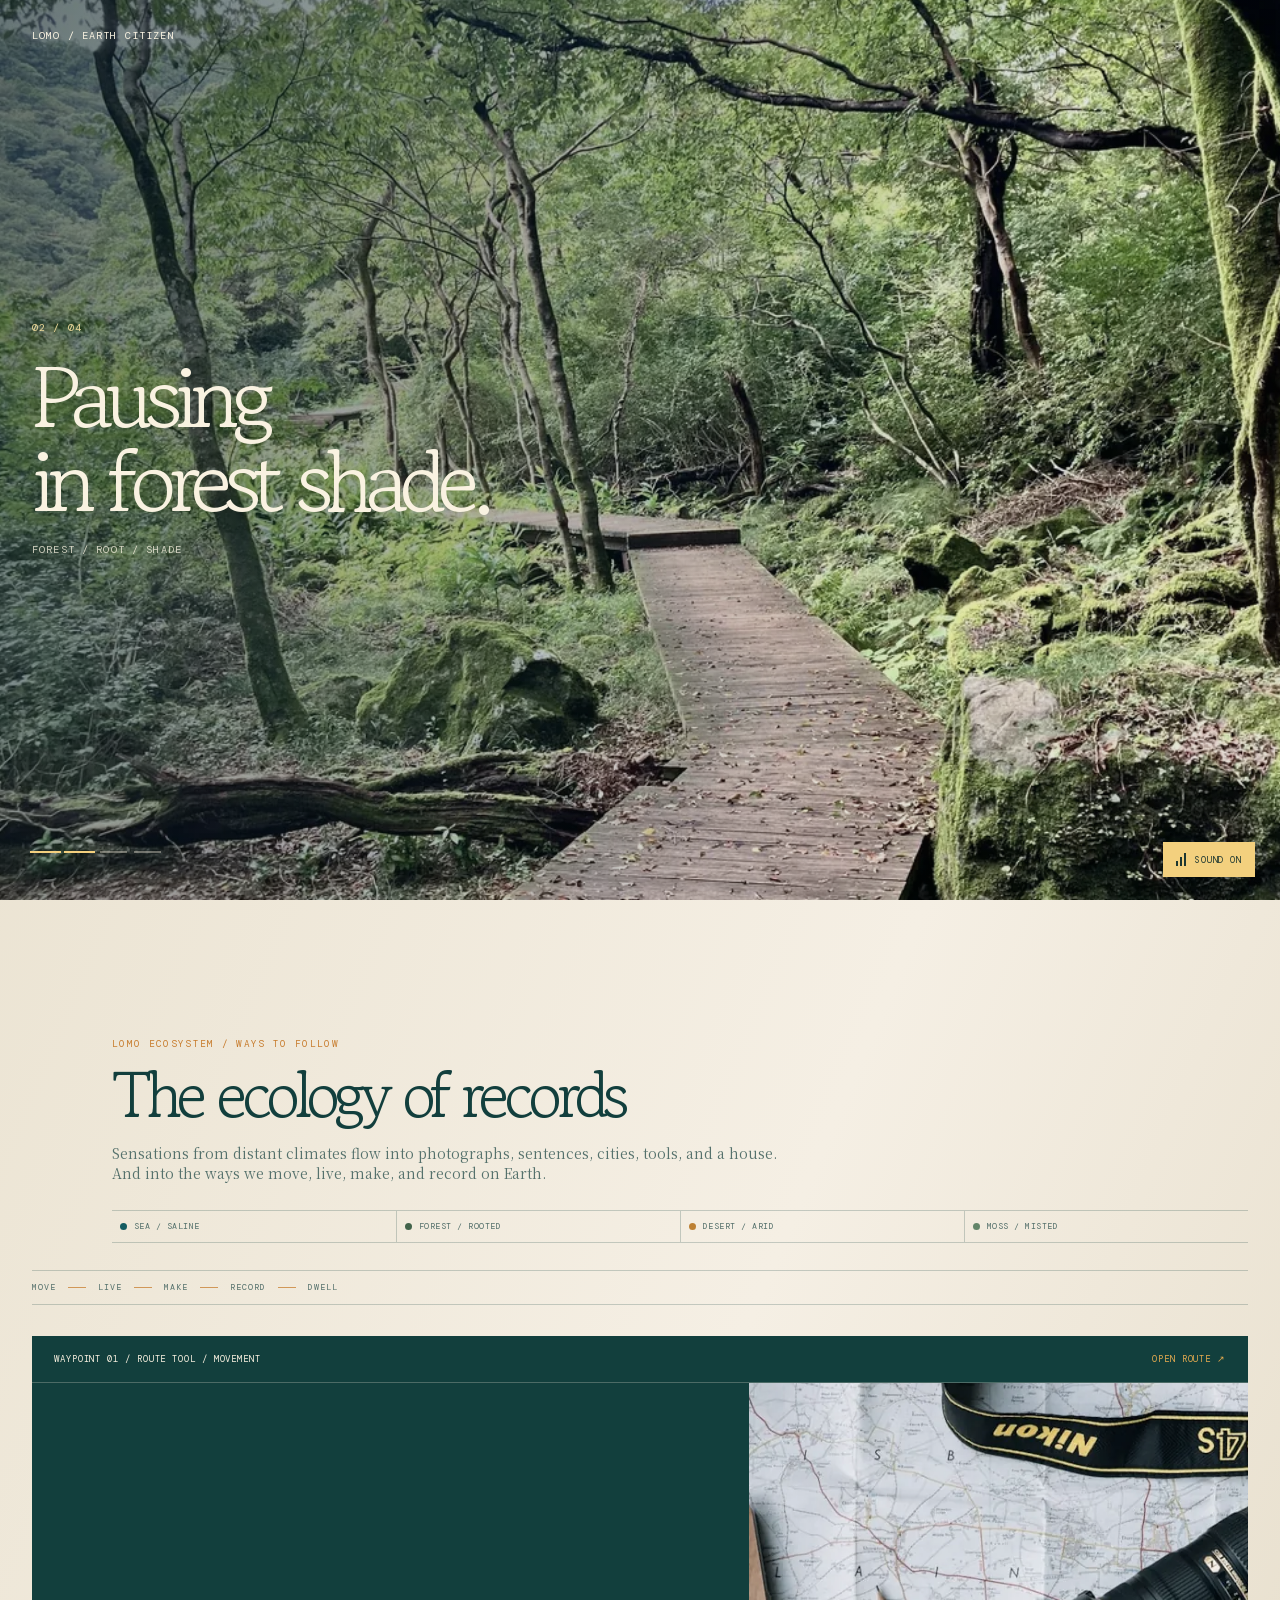
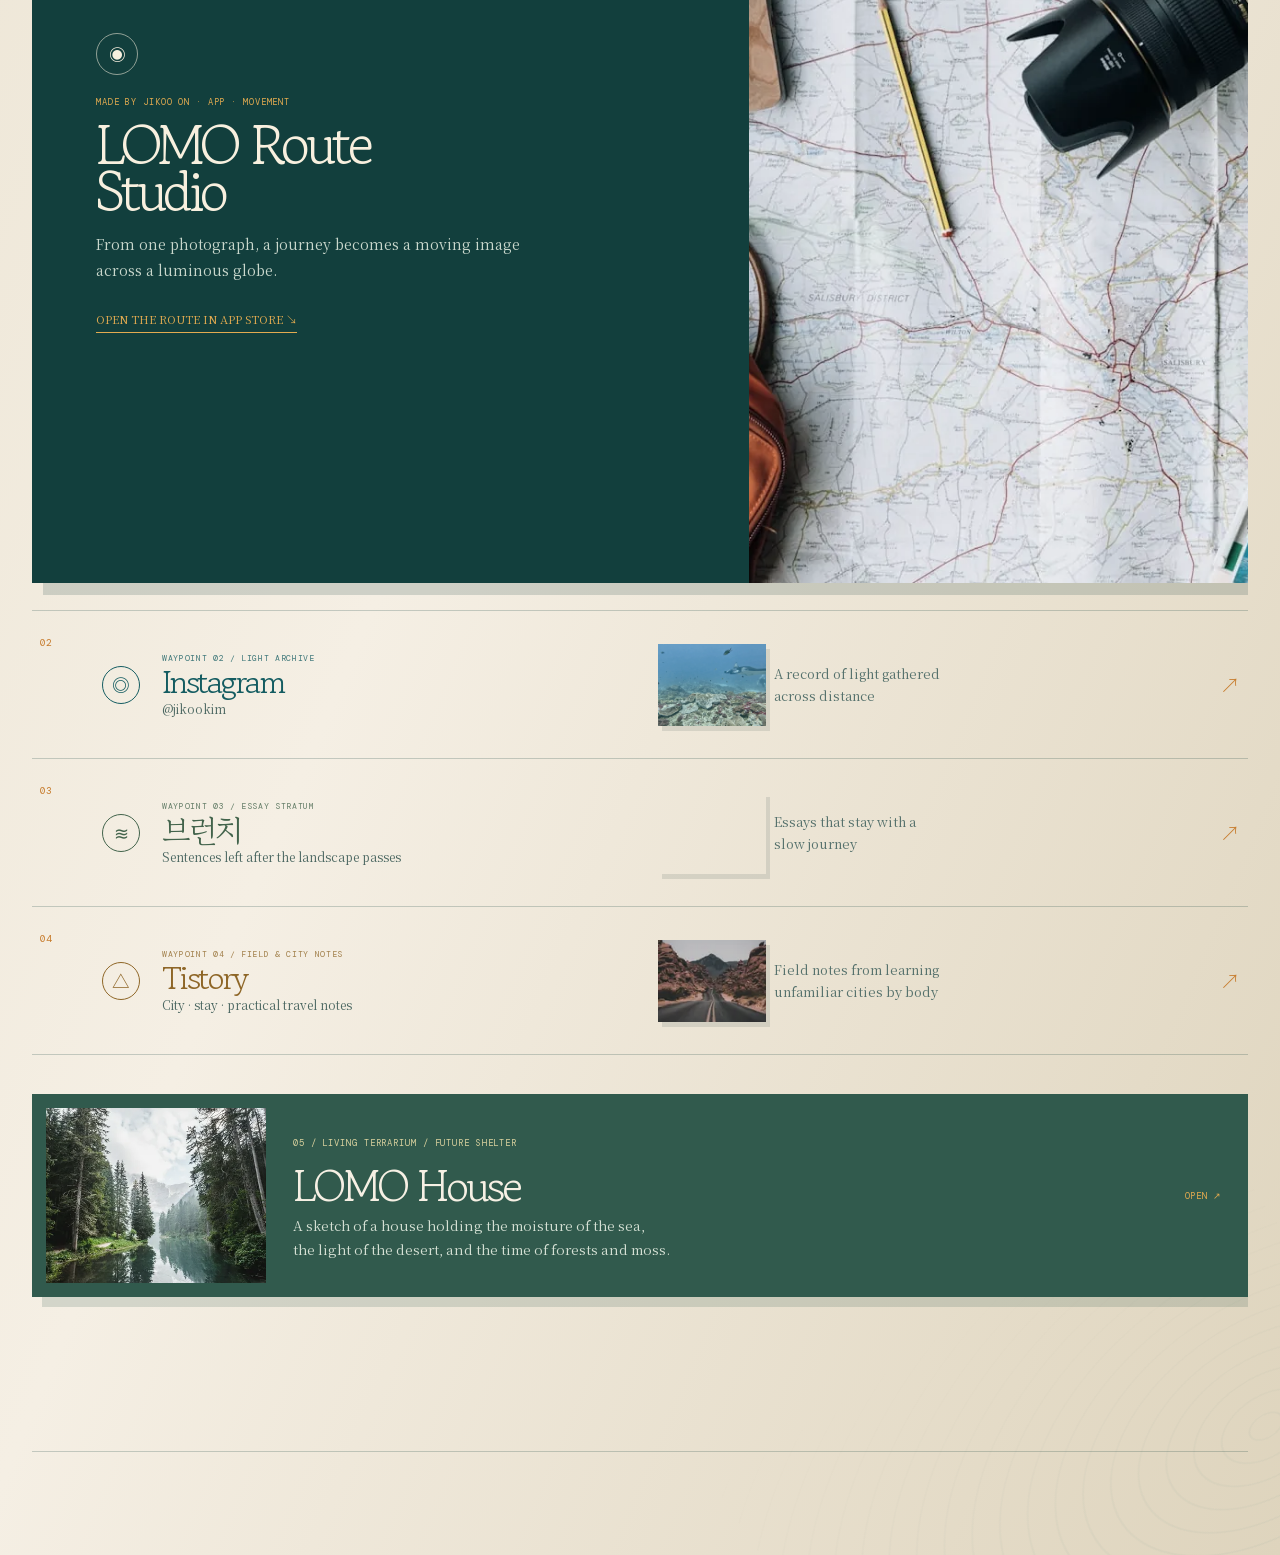
==== commit 0e2585ad: "Update Instagram handle and URL to @jikookim" ====
--- a/en/index.html
+++ b/en/index.html
@@ -59,7 +59,7 @@
       "name": "Jikoo On",
       "alternateName": "지쿠 On",
       "sameAs": [
-        "https://www.instagram.com/lomoworldjk/",
+        "https://www.instagram.com/jikookim/",
         "https://brunch.co.kr/@eatfear",
         "https://eatfear.tistory.com/"
       ]
@@ -215,9 +215,9 @@
 </div>
 </a>
 <div class="link-list">
-<a class="waypoint sea-waypoint" data-sound-theme="sea" href="https://www.instagram.com/lomoworldjk/" rel="noreferrer noopener" target="_blank">
+<a class="waypoint sea-waypoint" data-sound-theme="sea" href="https://www.instagram.com/jikookim/" rel="noreferrer noopener" target="_blank">
 <span class="waypoint-number">02</span><span class="waypoint-icon">◎</span>
-<span class="waypoint-title"><small>WAYPOINT 02 / LIGHT ARCHIVE</small><b>Instagram</b><em>@lomoworldjk</em></span>
+<span class="waypoint-title"><small>WAYPOINT 02 / LIGHT ARCHIVE</small><b>Instagram</b><em>@jikookim</em></span>
 <img alt="A manta ray gliding above a coral reef" class="waypoint-photo sea-photo" data-i18n-alt="image.sea" decoding="async" height="800" loading="lazy" sizes="(max-width: 600px) 60px, (max-width: 860px) 90px, 108px" src="../images/sea-240.webp" srcset="../images/sea-120.webp 120w, ../images/sea-240.webp 240w, ../images/sea.webp 1200w" width="1200"/>
 <span class="waypoint-note" data-i18n="waypoint.instagram.note">A record of light gathered across distance</span><span class="waypoint-arrow">↗</span>
 </a>
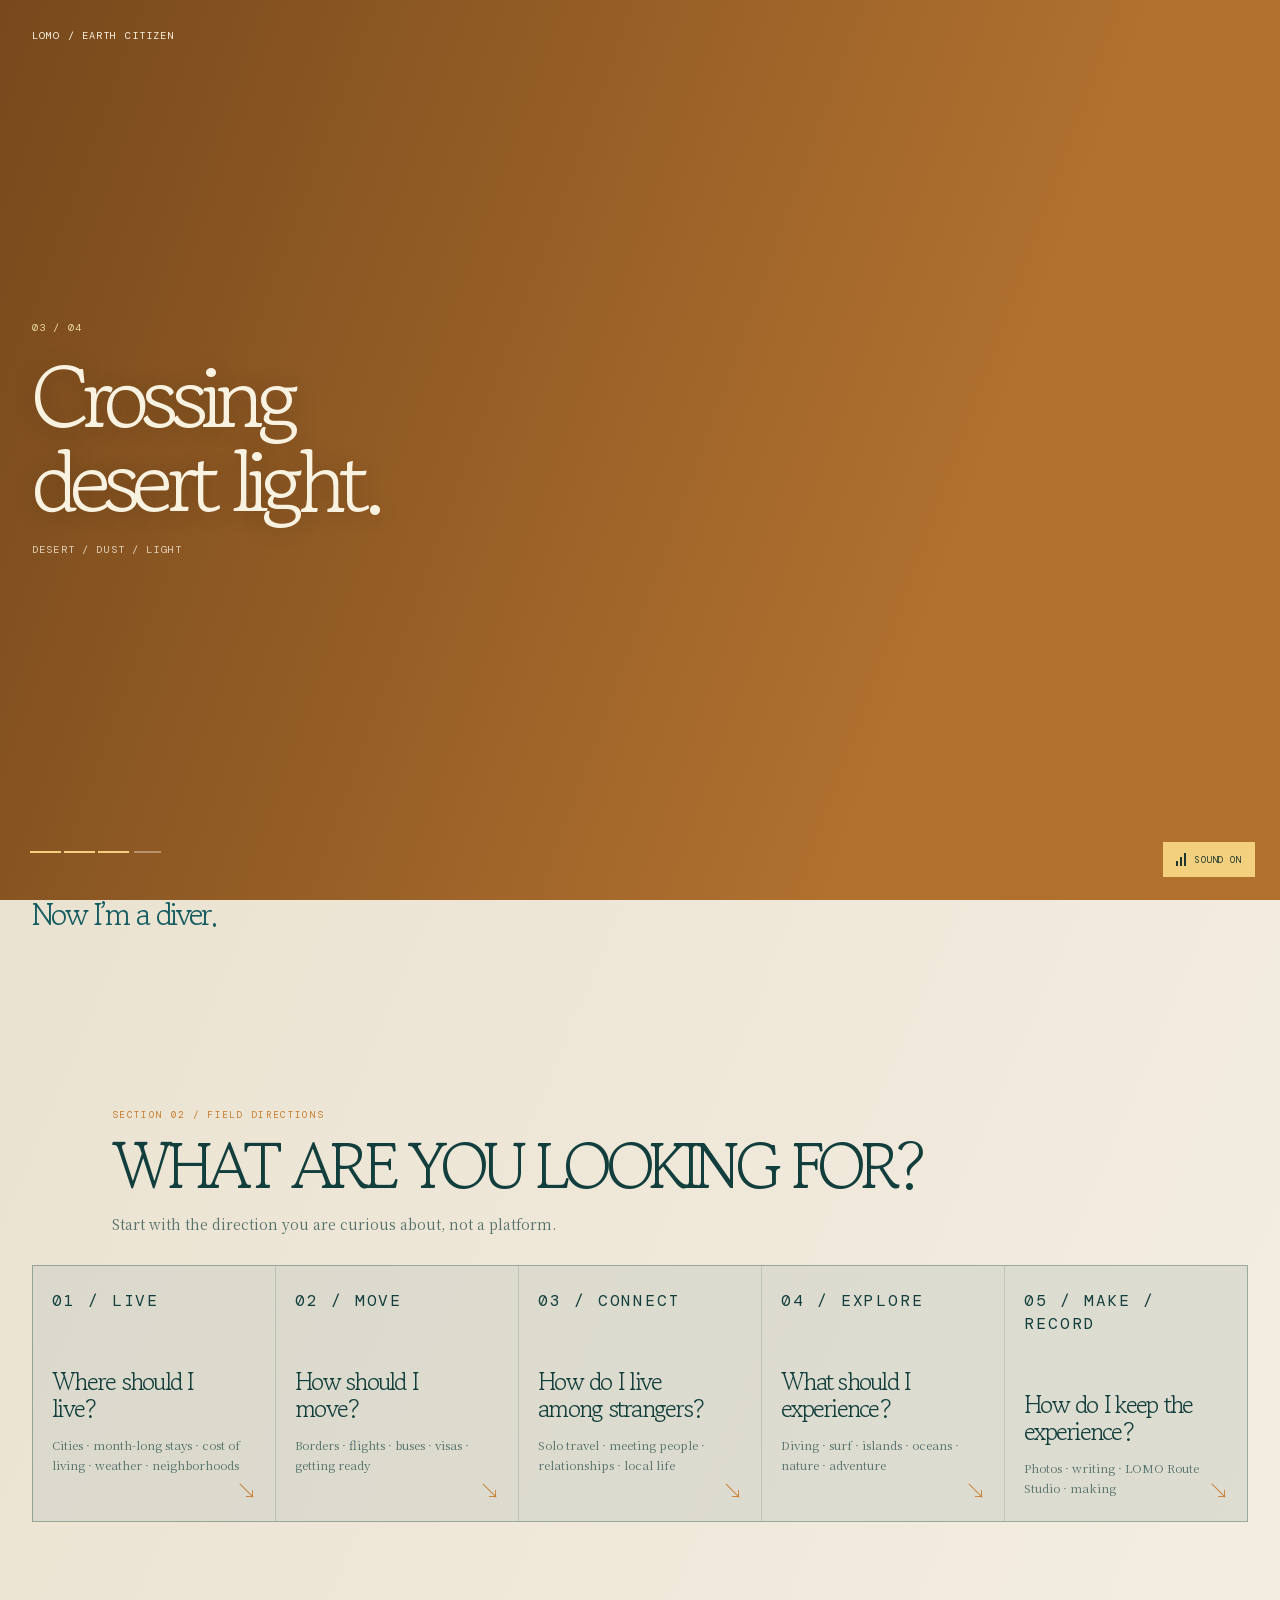
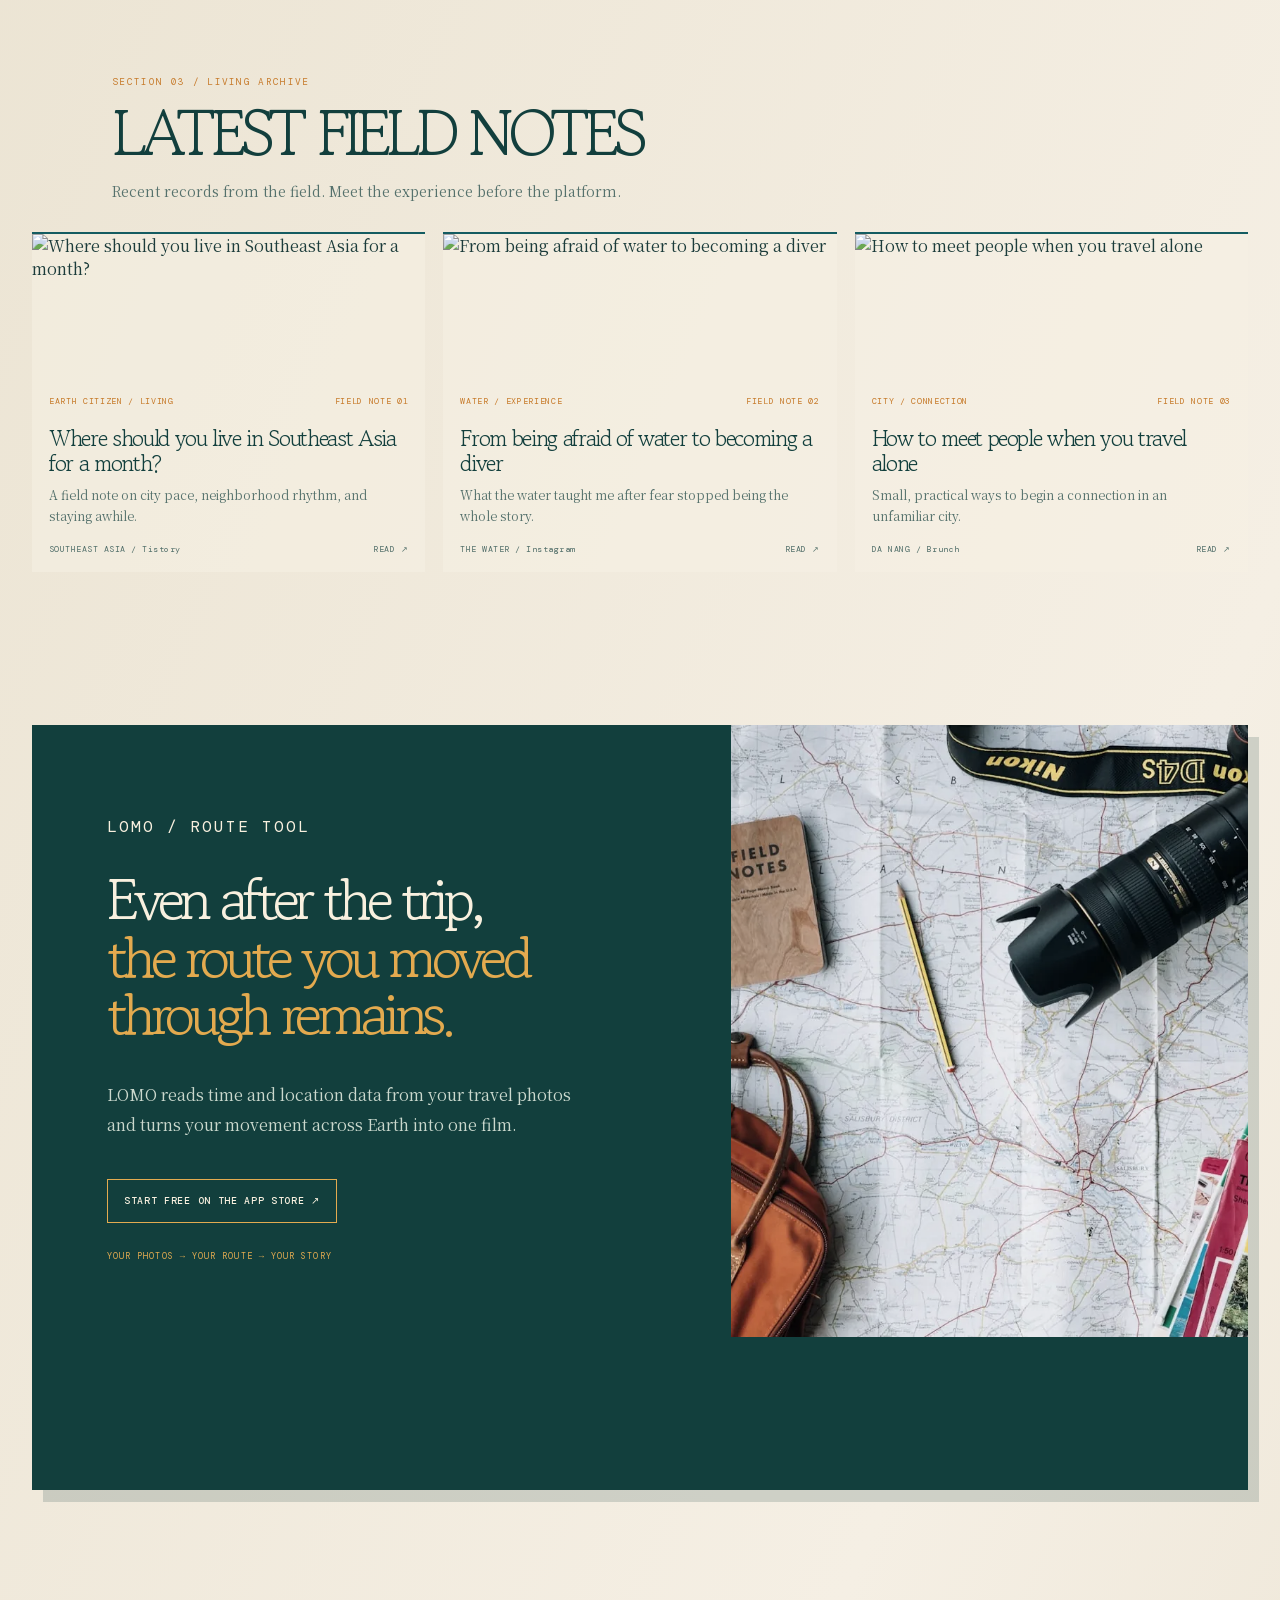
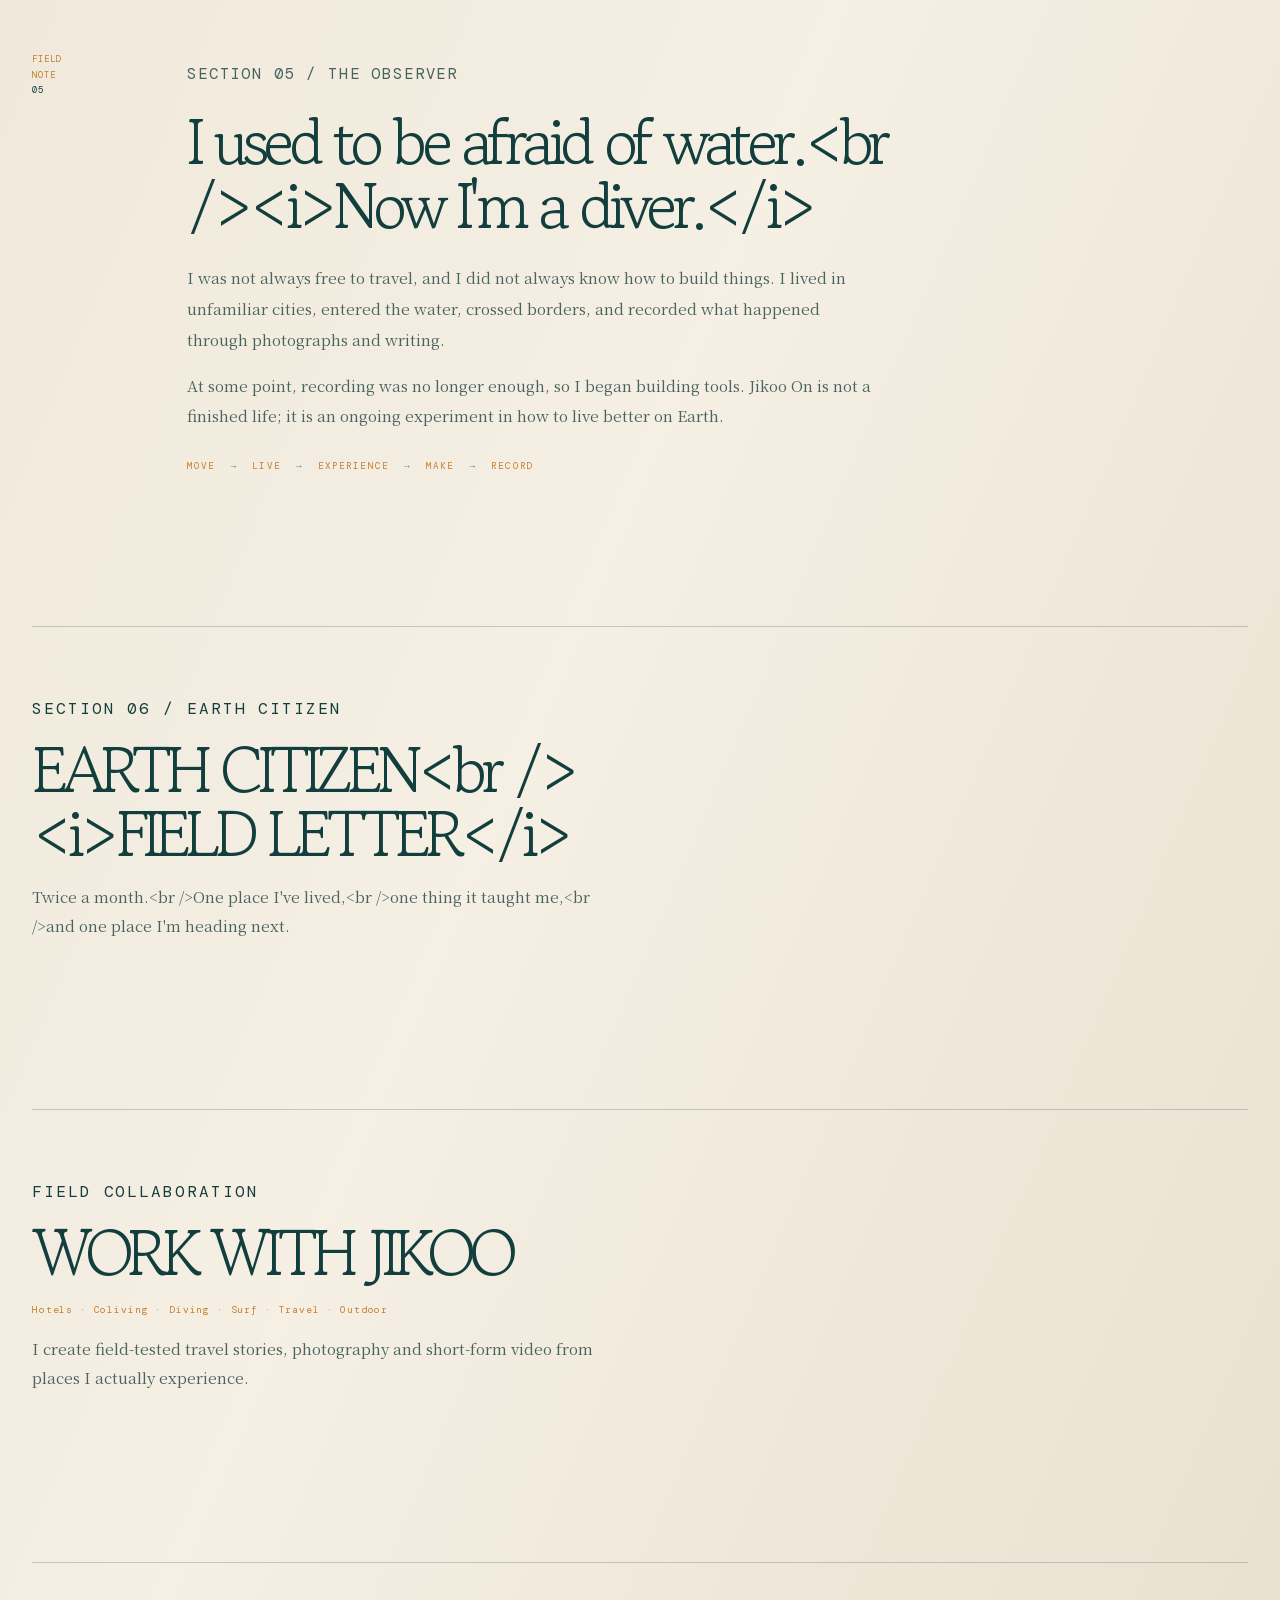
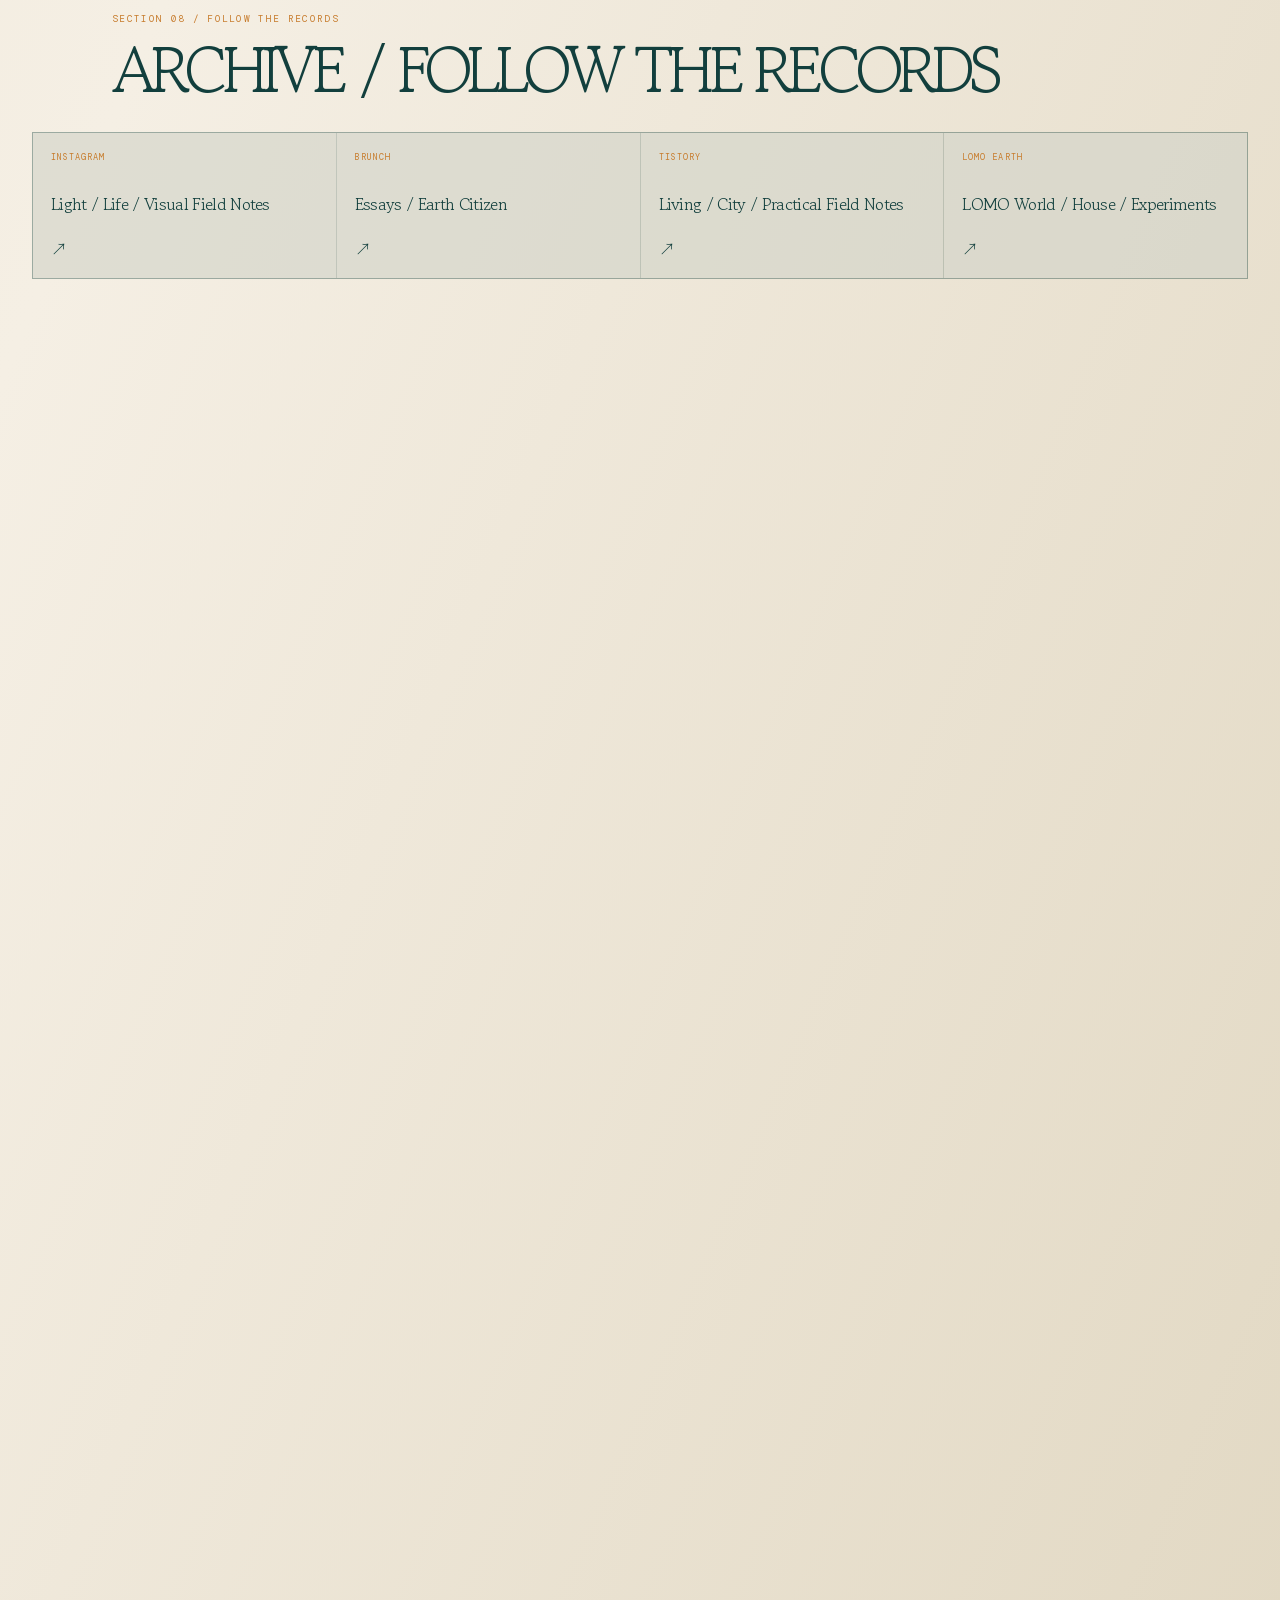
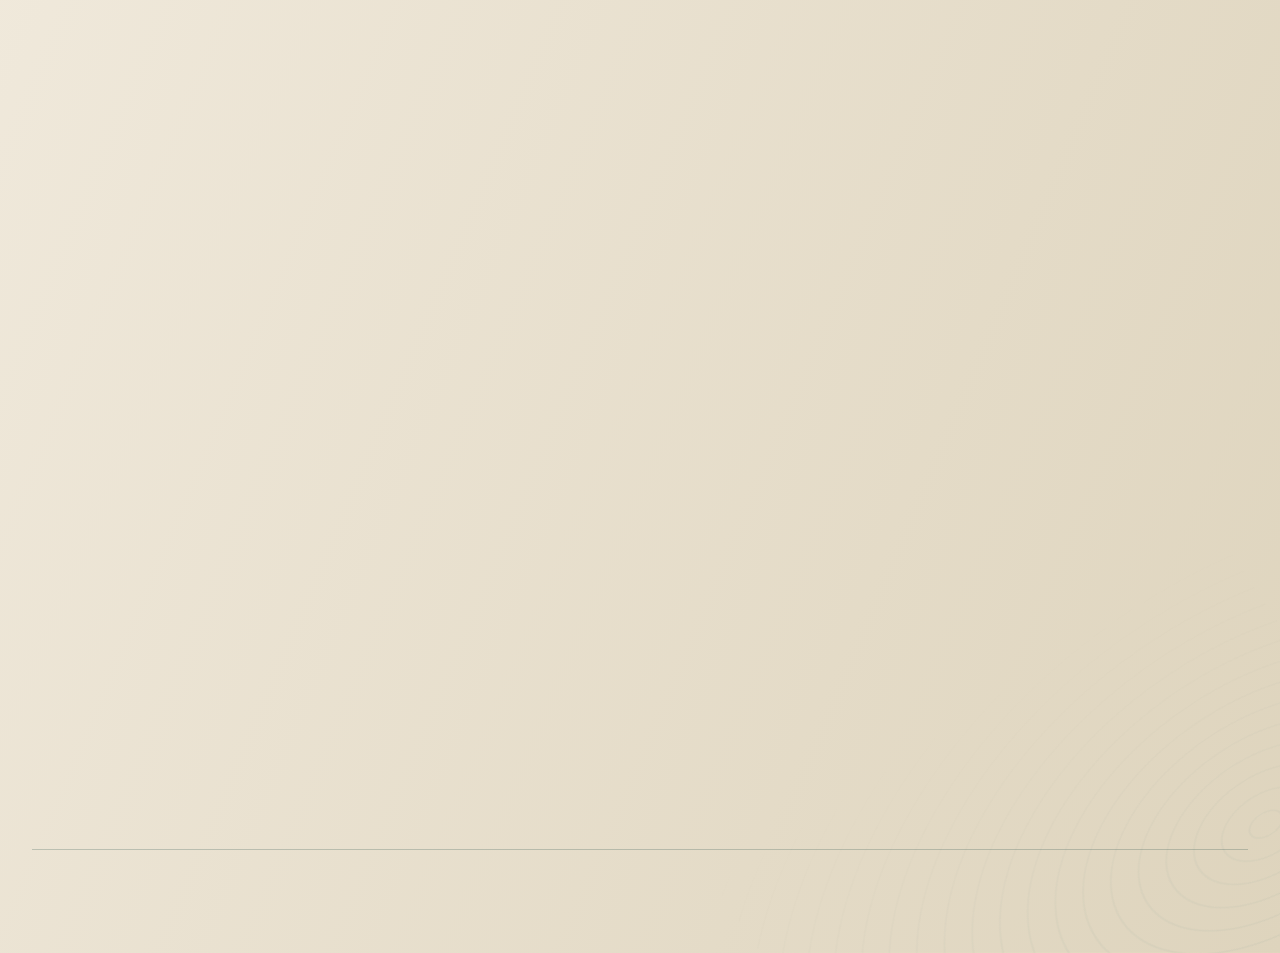
==== commit 2ddb4dbe: "Publish permanent localized Earth Citizen site" ====
--- a/en/index.html
+++ b/en/index.html
@@ -90,7 +90,9 @@
       try {
         const replay = new URLSearchParams(location.search).get("intro") === "1";
         const reduced = matchMedia("(prefers-reduced-motion: reduce)").matches;
-        if ((replay || !localStorage.getItem("lomo-intro-seen")) && !reduced) {
+        const params = new URLSearchParams(location.search);
+        const socialSource = /^(ig|instagram|threads|brunch|tistory)$/i.test(params.get("utm_source") || "") || /social/i.test(params.get("utm_medium") || "");
+        if ((replay || (!socialSource && !localStorage.getItem("lomo-intro-seen"))) && !reduced) {
           document.documentElement.classList.add("intro-pending");
         }
       } catch (_) {}
@@ -151,42 +153,16 @@
 </div>
 </div>
 </header>
-<section aria-labelledby="page-title" class="hero wrap">
-<aside aria-label="기록의 시작" class="origin-rail">
-<span>01</span><i></i><span>ORIGIN NOTE</span>
-</aside>
-<div class="hero-copy">
-<div class="meta-line">
-<span>JIKOO ON / THE OBSERVER</span>
-<span>LOMO TERRARIUM · BEGIN DEC 2022</span>
-</div>
-<h1 data-i18n-html="hero.title" id="page-title">I grow distant<br/>landscapes slowly<br/><i>in one record.</i></h1>
-<p class="english-line" data-i18n="hero.english">A citizen of Earth, holding distant climates together.</p>
-<div class="rule"></div>
-<p class="origin-quote" data-i18n-html="hero.origin">I was afraid of water.<br/><strong>Now I’m a diver.</strong></p>
-<p class="intro-body" data-i18n="hero.body">Since December 2022, I have been gathering the sensations of different environments through photographs and writing. Landscapes that are not easily placed together—sea, forest, desert, and moss—have become the imagination behind LOMO Route Studio and a terrarium house I hope to build one day.</p>
-<div aria-label="LOMO’s core climates" class="fact-line" data-i18n-aria-label="hero.factLabel">
-<span>BEGIN / DEC 2022</span><i></i><span>SEA ↔ FOREST</span><i></i><span>DESERT ↔ MOSS</span>
-</div>
-</div>
-<figure class="hero-polaroid">
-<img alt="A misty forest and mountain landscape" data-i18n-alt="image.hero" decoding="async" fetchpriority="high" loading="eager" sizes="(max-width: 600px) 88vw, 390px" src="../images/hero-earth.webp" srcset="../images/hero-earth-400.webp 400w, ../images/hero-earth.webp 1200w"/>
-<figcaption><span>FIELD NOTE / EARTH</span><span>shared climates</span></figcaption>
-<div aria-label="LOMO가 품는 생태계" class="biome-strip">
-<span class="sea">SEA / SALT</span><span class="forest">FOREST / ROOT</span><span class="desert">DESERT / DUST</span><span class="moss">MOSS / MIST</span>
-</div>
-<span aria-label="북쪽을 가리키는 나침반" class="north">
-<b>N</b>
-<svg aria-hidden="true" viewbox="0 0 48 48">
-<path d="M24 7 29 24 24 41 19 24 24 7Z" fill="currentColor" opacity=".2"></path>
-<path d="M24 7 29 24 24 24Z" fill="currentColor"></path>
-<path d="M24 41 19 24 24 24Z" fill="currentColor" opacity=".42"></path>
-<circle cx="24" cy="24" fill="currentColor" r="2.2"></circle>
-</svg>
-</span>
-</figure>
-</section>
-<section aria-labelledby="waypoints-title" class="waypoints wrap">
+<section aria-labelledby="page-title" class="hero hero-new wrap"><div class="hero-copy"><p class="eyebrow" data-i18n="hero.eyebrow">JIKOO ON / EARTH CITIZEN</p><h1 data-i18n-html="hero.titleNew" id="page-title">여행지를 찾는 게 아니라,<br/>나에게 맞는 <i>삶의 장소</i>를 찾습니다.</h1><p class="hero-lead" data-i18n="hero.bodyNew">지구 위 여러 도시에서 직접 살아보고, 이동하고, 사람을 만나고, 바다에 들어가고, 그 과정에서 알게 된 것들을 기록합니다.</p><p class="hero-lead hero-lead-secondary" data-i18n="hero.bodySecondary">그리고 그 경험으로 새로운 도구를 만듭니다.</p><div class="hero-actions"><a class="button button-primary" data-track="hero-earth-citizen" href="#explore" data-i18n="hero.primary">EARTH CITIZEN에서 시작하기 ↘</a><a class="button button-secondary" data-track="hero-route-studio" href="#route-studio" data-i18n="hero.secondary">내 여행을 ROUTE로 만들기 ↗</a></div><p class="geo-line">VIETNAM · THAILAND · PHILIPPINES · INDONESIA · LAOS · JAPAN · USA</p><p class="origin-quote" data-i18n-html="hero.origin">물이 무서웠습니다.<br/><strong>지금은 다이버입니다.</strong></p></div><figure class="hero-polaroid"><img alt="안개가 감도는 숲과 산의 풍경" data-i18n-alt="image.hero" decoding="async" fetchpriority="high" loading="eager" sizes="(max-width: 600px) 88vw, 390px" src="../images/hero-earth.webp" srcset="../images/hero-earth-400.webp 400w, ../images/hero-earth.webp 1200w"/><figcaption><span>FIELD NOTE / EARTH</span><span>shared climates</span></figcaption><div class="biome-strip"><span class="sea">SEA / SALT</span><span class="forest">FOREST / ROOT</span><span class="desert">DESERT / DUST</span><span class="moss">MOSS / MIST</span></div></figure></section>
+
+<section aria-labelledby="explore-title" class="section-block explore-section wrap" id="explore"><div class="section-heading"><p>SECTION 02 / FIELD DIRECTIONS</p><h2 data-i18n="explore.title" id="explore-title">WHAT ARE YOU LOOKING FOR?</h2><span data-i18n="explore.lead">하나의 플랫폼이 아니라, 지금 당신이 궁금한 방향에서 시작하세요.</span></div><div class="explore-grid"><a class="explore-card sea-card" href="#waypoints-title"><span class="card-index">01 / LIVE</span><h3 data-i18n="explore.live.title">어디에서 살아볼까</h3><p data-i18n="explore.live.body">도시 · 한달살기 · 생활비 · 날씨 · 동네 · 장기체류</p><span class="card-arrow">↘</span></a><a class="explore-card forest-card" href="#waypoints-title"><span class="card-index">02 / MOVE</span><h3 data-i18n="explore.move.title">어떻게 이동할까</h3><p data-i18n="explore.move.body">국경 · 항공 · 버스 · 비자 · 이동 · 여행 준비</p><span class="card-arrow">↘</span></a><a class="explore-card desert-card" href="#waypoints-title"><span class="card-index">03 / CONNECT</span><h3 data-i18n="explore.connect.title">낯선 곳에서 어떻게 살아갈까</h3><p data-i18n="explore.connect.body">혼자 여행 · 사람 만나기 · 관계 · 커뮤니티 · 현지생활</p><span class="card-arrow">↘</span></a><a class="explore-card moss-card" href="#waypoints-title"><span class="card-index">04 / EXPLORE</span><h3 data-i18n="explore.explore.title">무엇을 경험할까</h3><p data-i18n="explore.explore.body">다이빙 · 서핑 · 섬 · 바다 · 자연 · 모험</p><span class="card-arrow">↘</span></a><a class="explore-card make-card" href="#waypoints-title"><span class="card-index">05 / MAKE / RECORD</span><h3 data-i18n="explore.make.title">경험을 어떻게 남길까</h3><p data-i18n="explore.make.body">사진 · 글 · LOMO Route Studio · 만들기</p><span class="card-arrow">↘</span></a></div></section>
+<section aria-labelledby="field-notes-title" class="section-block field-notes-section wrap" id="field-notes"><div class="section-heading"><p>SECTION 03 / LIVING ARCHIVE</p><h2 data-i18n="notes.title" id="field-notes-title">LATEST FIELD NOTES</h2><span data-i18n="notes.lead">최근 현장 기록. 플랫폼보다 먼저, 경험과 문장을 만납니다.</span></div><div aria-live="polite" class="field-notes-grid" data-field-notes></div></section>
+<section aria-labelledby="route-title" class="route-feature section-block wrap" id="route-studio"><div class="route-feature-copy"><p class="eyebrow">LOMO / ROUTE TOOL</p><h2 data-i18n-html="route.titleNew" id="route-title">여행이 끝난 뒤에도<br/><i>당신이 움직인 길은 남습니다.</i></h2><p data-i18n="route.bodyNew">여행 사진 속 시간과 위치를 읽어, 당신이 지구 위에서 움직인 경로를 하나의 영상으로 만듭니다.</p><a class="button button-route" data-track="route-studio-appstore" href="https://apps.apple.com/app/id6782547819" rel="noreferrer noopener" target="_blank" data-i18n="route.ctaNew">APP STORE에서 무료로 시작하기 ↗</a><small>YOUR PHOTOS → YOUR ROUTE → YOUR STORY</small></div><img alt="자연 속 여행 노트" data-i18n-alt="image.route" decoding="async" height="800" loading="lazy" sizes="(max-width: 600px) 100vw, 42vw" src="../images/route-480.webp" srcset="../images/route-480.webp 480w, ../images/route.webp 1200w" width="1200"/></section>
+<section aria-labelledby="story-title" class="story-section section-block wrap"><div class="story-mark">FIELD<br/>NOTE<br/><span>05</span></div><div><p class="eyebrow">SECTION 05 / THE OBSERVER</p><h2 data-i18n="story.title" id="story-title">물이 무서웠습니다.<br/><i>지금은 다이버입니다.</i></h2><p data-i18n="story.body">처음부터 자유롭게 여행했던 것도, 처음부터 무언가를 만들 줄 알았던 것도 아닙니다. 낯선 도시에서 살아보고, 바다에 들어가고, 국경을 넘고, 그 경험을 사진과 글로 기록했습니다.</p><p data-i18n="story.body2">어느 순간 기록하는 것만으로는 부족해서 직접 도구를 만들기 시작했습니다. Jikoo On은 완성된 삶이 아니라, 지구 위에서 더 잘 살아가는 방법을 계속 실험하는 기록입니다.</p><div class="story-flow">MOVE <i>→</i> LIVE <i>→</i> EXPERIENCE <i>→</i> MAKE <i>→</i> RECORD</div></div></section>
+<section aria-labelledby="letter-title" class="letter-section section-block wrap"><div><p class="eyebrow">SECTION 06 / EARTH CITIZEN</p><h2 data-i18n="letter.title" id="letter-title">EARTH CITIZEN<br/><i>FIELD LETTER</i></h2><p data-i18n="letter.body">한 달에 두 번.<br/>직접 살아본 도시 하나,<br/>그곳에서 배운 것 하나,<br/>그리고 다음 이동 하나.</p></div><div class="empty-cta" data-config-key="newsletterUrl"><span data-i18n="letter.comingSoon">FIELD LETTER / COMING SOON</span></div></section>
+<section aria-labelledby="work-title" class="work-section section-block wrap"><div><p class="eyebrow">FIELD COLLABORATION</p><h2 data-i18n="work.title" id="work-title">WORK WITH JIKOO</h2><p class="work-tags">Hotels · Coliving · Diving · Surf · Travel · Outdoor</p><p data-i18n="work.body">실제로 머물고 경험한 장소를 사진, 영상, 글로 기록합니다.</p></div><div class="config-actions"><a class="button button-secondary config-link" data-config-key="creatorPortfolioUrl" data-track="creator-portfolio" data-i18n="work.portfolio">VIEW CREATOR PORTFOLIO ↗</a><a class="button button-secondary config-link" data-config-key="collaborationUrl" data-track="creator-collaboration" data-i18n="work.collaboration">COLLABORATION ↗</a></div></section>
+<section aria-labelledby="archive-title" class="archive-section section-block wrap" id="archive"><div class="section-heading"><p>SECTION 08 / FOLLOW THE RECORDS</p><h2 data-i18n="archive.title" id="archive-title">ARCHIVE / FOLLOW THE RECORDS</h2></div><div class="archive-grid"><a data-track="instagram" href="https://www.instagram.com/jikookim/" rel="noreferrer noopener" target="_blank"><span>INSTAGRAM</span><b data-i18n="archive.instagram">Light / Life / Visual Field Notes</b> ↗</a><a data-track="brunch" href="https://brunch.co.kr/@eatfear" rel="noreferrer noopener" target="_blank"><span>BRUNCH</span><b data-i18n="archive.brunch">Essays / Earth Citizen</b> ↗</a><a data-track="tistory" href="https://eatfear.tistory.com/" rel="noreferrer noopener" target="_blank"><span>TISTORY</span><b data-i18n="archive.tistory">Living / City / Practical Field Notes</b> ↗</a><a href="https://www.instagram.com/lomo.earth/" rel="noreferrer noopener" target="_blank"><span>LOMO EARTH</span><b data-i18n="archive.lomoEarth">LOMO World / House / Experiments</b> ↗</a><a class="config-link" data-config-key="threadsUrl" data-track="threads"><span>THREADS</span><b data-i18n="archive.threads">Follow the next field note</b> ↗</a></div></section>
+<section aria-labelledby="waypoints-title" id="legacy-archive" class="waypoints wrap">
 <div class="section-heading">
 <p>LOMO ECOSYSTEM / WAYS TO FOLLOW</p>
 <h2 data-i18n="ecosystem.title" id="waypoints-title">The ecology of records</h2>
@@ -266,6 +242,7 @@
 </div>
 </section>
 </div>
+<script>window.LOMO_SITE_CONFIG={threadsUrl:"",newsletterUrl:"",creatorPortfolioUrl:"",collaborationUrl:"",businessEmail:""};</script>
 <script defer="" src="../locales.js"></script>
 <script defer="" src="../script.js"></script>
 <!-- Cloudflare Web Analytics -->
--- a/styles.min.css
+++ b/styles.min.css
@@ -1 +1,154 @@
-@font-face{font-family:"DM Mono";font-style:normal;font-weight:400;font-display:swap;src:url("fonts/dm-mono-400.woff2") format("woff2")}@font-face{font-family:"DM Mono";font-style:normal;font-weight:500;font-display:swap;src:url("fonts/dm-mono-500.woff2") format("woff2")}@font-face{font-family:"Gowun Batang";font-style:normal;font-weight:400;font-display:swap;src:url("fonts/gowun-batang-400.woff2") format("woff2")}@font-face{font-family:"Gowun Batang";font-style:normal;font-weight:700;font-display:swap;src:url("fonts/gowun-batang-700.woff2") format("woff2")}@font-face{font-family:"Noto Serif KR";font-style:normal;font-weight:400;font-display:swap;src:url("fonts/noto-serif-kr-400.woff2") format("woff2")}@font-face{font-family:"Noto Serif KR";font-style:normal;font-weight:500;font-display:swap;src:url("fonts/noto-serif-kr-500.woff2") format("woff2")}@font-face{font-family:"Noto Serif KR";font-style:normal;font-weight:600;font-display:swap;src:url("fonts/noto-serif-kr-600.woff2") format("woff2")}html[data-lang=en] body:not(.i18n-ready){visibility:hidden}:root{--paper:#e8e0cd;--paper-light:#f6f0e4;--ink:#123f3d;--ink-soft:#55716c;--teal:#145c61;--forest:#42634b;--desert:#bd8134;--moss:#638569;--saffron:#c77c2d;--line:rgba(18, 63, 61, 0.22);--serif:"Noto Serif KR",serif;--display:"Gowun Batang",serif;--mono:"DM Mono",monospace;--ease:cubic-bezier(0.23, 1, 0.32, 1)}*{box-sizing:border-box}html{scroll-behavior:smooth}body{margin:0;background:var(--paper);color:var(--ink);font-family:var(--serif)}body.intro-active{overflow:hidden}a{color:inherit;text-decoration:none;-webkit-tap-highlight-color:transparent}button{font:inherit;-webkit-tap-highlight-color:transparent}img{max-width:100%}.site-shell{position:relative;min-height:100vh;overflow:hidden;background:radial-gradient(circle at 84% 2%,#f8e7be 0,transparent 25rem),linear-gradient(113deg,#e8e0cd 0,#f5efe4 50%,#ded4bd 100%)}.sound-toggle{position:fixed;z-index:56;right:25px;bottom:23px;display:inline-flex;align-items:center;gap:9px;border:1px solid var(--ink);padding:10px 12px;color:var(--ink);background:rgba(246,240,228,.94);box-shadow:4px 5px 0 rgba(18,63,61,.15);font:.56rem var(--mono);letter-spacing:.1em;cursor:pointer;transition:transform .18s var(--ease),background .25s var(--ease),color .25s var(--ease),border-color .25s var(--ease)}.sound-toggle:hover{transform:translate(-2px,-2px);box-shadow:6px 7px 0 rgba(18,63,61,.18)}.sound-toggle:active{transform:scale(.97)}.sound-toggle:focus-visible{outline:2px solid var(--saffron);outline-offset:3px}.sound-toggle[aria-pressed=true]{color:#f8f0df;border-color:var(--teal);background:var(--teal)}.sound-glyph{display:flex;align-items:end;gap:2px;height:13px}.sound-glyph i{display:block;width:2px;height:5px;background:currentColor}.sound-glyph i:nth-child(2){height:9px}.sound-glyph i:nth-child(3){height:13px}.sound-toggle[aria-pressed=true] .sound-glyph i{animation:.8s ease-in-out infinite alternate sound-pulse}.sound-toggle[aria-pressed=true] .sound-glyph i:nth-child(2){animation-delay:.14s}.sound-toggle[aria-pressed=true] .sound-glyph i:nth-child(3){animation-delay:.27s}.intro-pending .sound-toggle{color:#f9f2e1;border-color:rgba(249,242,225,.65);background:rgba(8,32,30,.3);box-shadow:none}.intro-pending .sound-toggle[aria-pressed=true]{border-color:#f3d07e;color:#1c3630;background:#f3d07e}.ecosystem-intro{position:fixed;z-index:40;inset:0;display:grid;place-items:stretch;overflow:hidden;color:#f9f2e1;background:#155b63;opacity:0;visibility:hidden;transition:opacity .45s var(--ease),visibility .45s var(--ease),background .55s var(--ease)}.ecosystem-intro[hidden]{display:none}.intro-pending .ecosystem-intro{opacity:1;visibility:visible}.ecosystem-intro[data-state=leaving]{opacity:0;visibility:hidden}.intro-landscape,.intro-shade{position:absolute;inset:-4%}.intro-landscape{background:center/cover no-repeat;transform:scale(1.08);transition:transform .78s var(--ease),filter .55s var(--ease);animation:4.1s ease-in-out infinite alternate intro-breathe}.intro-shade{background:linear-gradient(110deg,rgba(7,31,31,.64),rgba(7,31,31,.1) 68%);transition:background .55s var(--ease)}.ecosystem-intro[data-theme=sea]{background:#155b63}.ecosystem-intro[data-theme=sea] .intro-landscape{background-image:url("images/sea.webp");filter:saturate(.9)}.ecosystem-intro[data-theme=forest]{background:#42634b}.ecosystem-intro[data-theme=forest] .intro-landscape{background-image:url("images/forest.webp");filter:saturate(.72)}.ecosystem-intro[data-theme=desert]{background:#b97732}.ecosystem-intro[data-theme=desert] .intro-landscape{background-image:url("images/desert-wide.webp");filter:saturate(.78)}.ecosystem-intro[data-theme=moss]{background:#5e8069}.ecosystem-intro[data-theme=moss] .intro-landscape{background-image:url("images/moss.webp");filter:saturate(.72)}.ecosystem-intro[data-theme=desert] .intro-shade{background:linear-gradient(110deg,rgba(74,41,13,.62),rgba(74,41,13,.08) 70%)}.ecosystem-intro[data-theme=moss] .intro-shade{background:linear-gradient(110deg,rgba(14,45,35,.66),rgba(14,45,35,.1) 67%)}.intro-content{position:relative;z-index:1;display:grid;grid-template-rows:auto 1fr auto;width:min(1360px,calc(100% - 64px));margin:0 auto;padding:29px 0 32px}.intro-brand,.intro-english,.intro-number,.intro-skip{font-family:var(--mono);letter-spacing:.11em}.intro-brand{margin:0;font-size:.64rem}.intro-center{align-self:center;max-width:720px}.intro-number{display:block;margin-bottom:21px;color:#ead798;font-size:.65rem}.intro-korean{margin:0;font:400 clamp(3.1rem, 6.8vw, 7rem)/.96 var(--display);letter-spacing:-.09em;text-shadow:0 2px 24px rgba(0,0,0,.2)}.intro-english{margin:20px 0 0;color:rgba(249,242,225,.8);font-size:.65rem}.intro-footer{display:flex;align-items:center;justify-content:space-between}.intro-progress{display:flex;gap:7px}.intro-progress i{display:block;width:27px;height:2px;background:rgba(249,242,225,.38);transition:background .25s var(--ease),transform .25s var(--ease)}.intro-progress i.is-active{background:#f3d07e;transform:scaleX(1.15)}.intro-skip{border:0;padding:8px 0;color:#f9f2e1;background:0 0;font-size:.61rem;cursor:pointer}.intro-skip span{color:#f3d07e;font-size:.8rem}.intro-skip:focus-visible{outline:#f3d07e solid 2px;outline-offset:5px}.site-shell::before{position:fixed;inset:0;z-index:0;pointer-events:none;content:"";opacity:.13;background-image:url("data:image/svg+xml,%3Csvg viewBox='0 0 240 240' xmlns='http://www.w3.org/2000/svg'%3E%3Cfilter id='n'%3E%3CfeTurbulence type='fractalNoise' baseFrequency='.82' numOctaves='4' stitchTiles='stitch'/%3E%3C/filter%3E%3Crect width='100%25' height='100%25' filter='url(%23n)' opacity='.25'/%3E%3C/svg%3E")}.wrap{position:relative;z-index:1;width:min(1360px,calc(100% - 64px));margin-inline:auto}.site-header{display:flex;align-items:center;justify-content:space-between;padding:27px 0 23px;border-bottom:1px solid var(--line)}.header-tools{display:flex;align-items:center;gap:24px}.language-switcher{display:inline-flex;align-items:center;gap:7px;color:var(--ink-soft);font:.56rem var(--mono);letter-spacing:.08em}.language-switcher a{border-bottom:1px solid transparent;padding:3px 0;color:inherit;font:inherit;letter-spacing:inherit;cursor:pointer}.language-switcher a:focus-visible,.language-switcher a:hover,.language-switcher a[aria-current=page]{border-color:var(--saffron);color:var(--ink)}.language-switcher a:focus-visible{outline:2px solid var(--saffron);outline-offset:3px}.brand{display:flex;align-items:center;gap:11px}.brand-mark{width:36px;color:var(--teal)}.brand span{display:grid;gap:3px}.brand b,.brand em,.climate-index,.fact-line,.header-climates,.house-copy small,.meta-line,.route-copy small,.route-top,.section-heading>p,.site-footer,.waypoint-number,.waypoint-title small{font-family:var(--mono)}.brand b{font-size:.72rem;letter-spacing:.13em}.brand em{color:var(--ink-soft);font-size:.5rem;font-style:normal;letter-spacing:.08em}.header-climates{margin:0;color:var(--ink-soft);font-size:.63rem;letter-spacing:.09em}.hero{display:grid;grid-template-columns:80px minmax(0,1.15fr) minmax(300px,.7fr);align-items:end;gap:clamp(28px,5vw,94px);padding:clamp(78px,10vw,146px) 0 clamp(96px,12vw,160px)}.origin-rail{display:flex;flex-direction:column;align-self:stretch;align-items:center;gap:12px;padding-top:9px;color:var(--ink-soft);font-family:var(--mono);font-size:.58rem;letter-spacing:.12em;writing-mode:vertical-rl}.origin-rail i{width:1px;min-height:120px;flex:1;background:linear-gradient(var(--ink),transparent);opacity:.55}.meta-line{display:flex;justify-content:space-between;color:var(--ink-soft);font-size:.61rem;letter-spacing:.11em}h1{margin:28px 0 17px;font:400 clamp(3.25rem, 6.5vw, 6.9rem)/.95 var(--display);letter-spacing:-.09em}h1 i{color:var(--teal);font-style:normal}.english-line{margin:0;color:#71817a;font-size:.95rem;font-style:italic}.rule{width:100%;max-width:535px;height:1px;margin:46px 0 24px;background:var(--line)}.origin-quote{margin:0 0 22px;font:400 clamp(1.7rem, 2.45vw, 2.55rem)/1.17 var(--display);letter-spacing:-.08em}.origin-quote strong{color:var(--teal);font-weight:400}.intro-body{max-width:550px;margin:0;color:#47635e;font-size:.9rem;line-height:2;word-break:keep-all}.fact-line{display:flex;flex-wrap:wrap;align-items:center;gap:8px;margin-top:31px;color:var(--ink-soft);font-size:.57rem;letter-spacing:.1em}.fact-line i{width:19px;height:1px;background:var(--teal)}.hero-polaroid{position:relative;margin:0;padding:11px 11px 0;background:var(--paper-light);box-shadow:12px 15px 0 rgba(20,92,97,.13);transform:rotate(2deg)}.hero-polaroid img{display:block;width:100%;aspect-ratio:.87;object-fit:cover;filter:saturate(.75) contrast(.98)}.hero-polaroid figcaption{display:flex;justify-content:space-between;padding:10px 2px 8px;color:var(--ink-soft);font:.5rem var(--mono);letter-spacing:.08em}.biome-strip{display:grid;grid-template-columns:repeat(4,1fr);margin:0 -11px;color:#f7f0df;font:.4rem var(--mono);letter-spacing:.04em;text-align:center}.biome-strip span{padding:8px 2px;white-space:nowrap}.sea{background:var(--teal)}.forest{background:var(--forest)}.desert{background:var(--desert)}.moss{background:var(--moss)}.north{position:absolute;top:-27px;right:12px;display:grid;place-items:center;width:50px;height:50px;border:1px solid var(--teal);border-radius:50%;background:var(--paper-light);color:var(--teal);font:.58rem var(--mono)}.north b{position:absolute;top:7px;z-index:1;font:500 .58rem var(--mono);letter-spacing:.08em}.north svg{width:31px;height:31px;margin-top:8px}.waypoints{padding-bottom:clamp(98px,12vw,165px);content-visibility:auto;contain-intrinsic-size:1200px}.section-heading{margin-left:80px;margin-bottom:27px}.section-heading>p{margin:0 0 12px;color:var(--saffron);font-size:.59rem;letter-spacing:.14em}h2{margin:0;font:400 clamp(2.55rem, 5vw, 4.5rem)/1 var(--display);letter-spacing:-.09em}.section-heading>span{display:block;margin-top:17px;color:var(--ink-soft);font-size:.87rem}.climate-index{display:grid;grid-template-columns:repeat(4,1fr);margin:0 0 27px 80px;border-top:1px solid var(--line);border-bottom:1px solid var(--line)}.climate-index span{display:flex;align-items:center;gap:7px;padding:10px 8px;color:var(--ink-soft);font-size:.52rem;letter-spacing:.06em}.climate-index span+span{border-left:1px solid var(--line)}.citizen-spectrum{display:flex;align-items:center;gap:12px;margin:0 0 31px;padding:11px 0;border-top:1px solid var(--line);border-bottom:1px solid var(--line);color:var(--ink-soft);font:.52rem var(--mono);letter-spacing:.12em}.citizen-spectrum i{width:18px;height:1px;background:var(--saffron);opacity:.75}.dot{width:7px;height:7px;border-radius:50%}.sea-dot{background:var(--teal)}.forest-dot{background:var(--forest)}.desert-dot{background:var(--desert)}.moss-dot{background:var(--moss)}.feature-route{display:block;overflow:hidden;color:#f8f0df;background:var(--ink);box-shadow:11px 12px 0 rgba(18,63,61,.17);transition:transform .22s var(--ease),box-shadow .22s var(--ease)}.feature-route:hover,.house-route:hover{box-shadow:15px 17px 0 rgba(18,63,61,.2);transform:translate(-4px,-4px)}.brand:focus-visible,.feature-route:focus-visible,.site-footer>a:focus-visible{outline:2px solid var(--saffron);outline-offset:4px}.feature-route:active,.house-route:active,.waypoint:active{transform:scale(.985)}.route-top{display:flex;justify-content:space-between;padding:17px 22px;border-bottom:1px solid rgba(248,240,223,.25);font-size:.57rem;letter-spacing:.1em}.route-top span:last-child{color:#e3aa4f}.route-content{display:grid;grid-template-columns:1.18fr .82fr;min-height:330px}.route-copy{align-self:center;padding:clamp(36px,5vw,67px)}.compass{display:grid;place-items:center;width:42px;height:42px;border:1px solid rgba(248,240,223,.55);border-radius:50%;font-size:1.05rem}.route-copy small{display:block;margin-top:21px;color:#e2ab50;font-size:.55rem;letter-spacing:.1em}.house-copy h3,.route-copy h3{margin:13px 0 16px;font:400 clamp(2.4rem, 4.3vw, 4.5rem)/.85 var(--display);letter-spacing:-.07em}.route-copy p{margin:0;color:#cad8cd;font-size:.88rem;line-height:1.85}.route-copy b{display:inline-block;margin-top:28px;padding-bottom:5px;border-bottom:1px solid #e2ab50;color:#e2ab50;font-size:.71rem;font-weight:400}.route-image{display:block;width:100%;min-height:260px;object-fit:cover;object-position:center;filter:saturate(.74)}.link-list{margin-top:27px;border-top:1px solid var(--line)}.waypoint{position:relative;isolation:isolate;display:grid;grid-template-columns:50px 48px minmax(180px,1.15fr) 108px minmax(150px,1fr) 36px;align-items:center;min-height:148px;gap:12px;padding:21px 8px;overflow:hidden;border-bottom:1px solid var(--line);transition:padding .22s var(--ease),color .22s var(--ease)}.waypoint::before{position:absolute;z-index:-1;inset:0;content:"";opacity:0;background:var(--biome-wash);transition:opacity .3s var(--ease)}.waypoint>*{position:relative;z-index:1}.waypoint:focus-visible::before,.waypoint:hover::before{opacity:1}.waypoint:hover{padding-right:21px;padding-left:18px}.waypoint:focus-visible{outline:2px solid var(--saffron);outline-offset:-2px}.waypoint-number{align-self:start;padding-top:4px;color:var(--saffron);font-size:.62rem}.waypoint-icon{display:grid;place-items:center;width:38px;height:38px;border:1px solid currentColor;border-radius:50%;font-size:1.1rem}.sea-waypoint{--biome-wash:linear-gradient(90deg, rgba(20,92,97,.17), rgba(210,236,229,.46));color:var(--teal)}.forest-waypoint{--biome-wash:linear-gradient(90deg, rgba(66,99,75,.18), rgba(224,234,212,.5));color:var(--forest)}.desert-waypoint{--biome-wash:linear-gradient(90deg, rgba(189,129,52,.2), rgba(250,233,194,.54));color:#8e6627}.waypoint-title{display:grid;gap:2px}.waypoint-title small{color:currentColor;font-size:.51rem;letter-spacing:.08em;opacity:.78}.waypoint-title b{font:400 clamp(1.65rem, 2.5vw, 2.3rem)/1 var(--display);letter-spacing:-.07em}.waypoint-title em{color:#4b6761;font-size:.75rem;font-style:normal}.waypoint-photo{display:block;width:108px;height:82px;object-fit:cover;object-position:center;filter:saturate(.65) contrast(.95);box-shadow:4px 5px 0 rgba(18,63,61,.12);transform:translateX(4px);transition:filter .28s var(--ease),transform .28s var(--ease),box-shadow .28s var(--ease)}.waypoint:focus-visible .waypoint-photo,.waypoint:hover .waypoint-photo{filter:saturate(1) contrast(1.03);box-shadow:7px 8px 0 rgba(18,63,61,.16);transform:translateX(0) scale(1.04)}.waypoint-note{max-width:175px;color:#55716c;font-size:.81rem;line-height:1.65;word-break:keep-all}.waypoint-arrow{justify-self:end;color:var(--saffron);font-size:1.25rem;transition:transform .18s var(--ease)}.waypoint:hover .waypoint-arrow{transform:translate(4px,-4px)}.house-route{width:100%;border:0;display:grid;grid-template-columns:220px 1fr 64px;align-items:center;gap:27px;margin-top:39px;padding:14px;color:var(--paper-light);background:#315a4d;box-shadow:10px 10px 0 rgba(49,90,77,.17);text-align:left;cursor:pointer;transition:transform .22s var(--ease),box-shadow .22s var(--ease),background .22s var(--ease)}.house-route:focus-visible,.house-route:hover{background:#244d42}.house-route:focus-visible{outline:2px solid var(--saffron);outline-offset:3px}.house-photo{display:block;width:100%;height:175px;object-fit:cover;object-position:center;filter:saturate(.76);transition:transform .35s var(--ease),filter .35s var(--ease)}.house-route:focus-visible .house-photo,.house-route:hover .house-photo{filter:saturate(1);transform:scale(1.025)}.house-copy small{color:#d9d19e;font:.56rem var(--mono);letter-spacing:.1em}.house-copy h3{margin:16px 0 10px;font-size:clamp(2rem, 3.4vw, 3.25rem)}.house-copy p{margin:0;color:#d5e0d4;font-size:.84rem;line-height:1.8}.house-arrow{justify-self:end;padding-right:12px;color:#e3aa4f;font:.57rem var(--mono);letter-spacing:.08em}.modal-backdrop{position:fixed;z-index:20;inset:0;display:grid;place-items:center;padding:24px;background:rgba(11,36,34,.67);opacity:0;backdrop-filter:blur(0);transition:opacity .26s var(--ease),backdrop-filter .26s var(--ease)}.modal-backdrop[data-state=open]{opacity:1;backdrop-filter:blur(7px)}.modal-backdrop[hidden]{display:none}.modal-open{overflow:hidden}.house-modal{position:relative;display:grid;grid-template-columns:minmax(260px,.78fr) minmax(0,1.02fr);width:min(950px,100%);max-height:min(760px,calc(100vh - 48px));overflow:auto;color:var(--ink);background:var(--paper-light);box-shadow:16px 18px 0 rgba(0,0,0,.2);opacity:0;transform:translateY(16px) scale(.985);transition:opacity .3s var(--ease),transform .3s var(--ease)}.modal-backdrop[data-state=open] .house-modal{opacity:1;transform:translateY(0) scale(1)}.modal-close{position:absolute;z-index:2;top:15px;right:16px;display:flex;align-items:center;gap:7px;border:0;border-bottom:1px solid var(--ink);padding:4px 0;color:var(--ink);background:0 0;font:.62rem var(--mono);letter-spacing:.08em;cursor:pointer}.modal-close span{font:1.25rem/1 var(--display)}.modal-close:focus-visible{outline:2px solid var(--saffron);outline-offset:4px}.modal-image{display:block;width:100%;min-height:590px;object-fit:cover;object-position:center;filter:saturate(.75)}.modal-content{align-self:center;padding:clamp(42px,6vw,73px) clamp(28px,6vw,70px)}.modal-kicker{margin:0 0 14px;color:var(--saffron);font:.58rem var(--mono);letter-spacing:.12em}.modal-content h2{font-size:clamp(2.45rem,4.5vw,4.2rem)}.modal-content h2 i{color:var(--teal);font-style:normal}.modal-lead{margin:27px 0 15px;color:var(--ink);font-size:1rem;line-height:1.85;word-break:keep-all}.modal-body{margin:0;color:var(--ink-soft);font-size:.87rem;line-height:1.9;word-break:keep-all}.modal-biomes{display:grid;grid-template-columns:repeat(2,1fr);margin:30px 0;border:1px solid var(--line)}.modal-biomes span{padding:13px 11px;color:#f9f2e1;font:.58rem/1.5 var(--mono);letter-spacing:.07em}.modal-biomes b{color:inherit;font:.74rem var(--serif);letter-spacing:0}.modal-outbound{display:inline-block;padding-bottom:5px;border-bottom:1px solid var(--saffron);color:var(--saffron);font-size:.78rem}.site-footer{content-visibility:auto;contain-intrinsic-size:140px;display:grid;grid-template-columns:1fr auto 1fr;align-items:end;padding:30px 0 34px;border-top:1px solid var(--line);color:var(--ink-soft);font-size:.57rem;letter-spacing:.08em}.specimen-tray p{margin:0 0 9px;color:var(--teal);font-size:.54rem}.specimen-tray span{display:inline-grid;place-items:center;width:33px;height:18px;margin-right:4px;color:var(--ink);font-size:.43rem}.salt{border:1px solid #9eb8b2;background:#e8f1e6}.sap{border:1px solid #5c734d;background:#a6b77b}.sand{border:1px solid #b89151;background:#e9c983}.moss-specimen{border:1px solid #315a4d;background:#79967d}.site-footer>p{margin:0}.site-footer>a{justify-self:end;border-bottom:1px solid transparent}.site-footer>a:hover{border-color:var(--saffron)}.contour{position:absolute;z-index:0;width:48vw;height:46vw;min-height:380px;opacity:.24;pointer-events:none;background:repeating-radial-gradient(ellipse at 20% 50%,transparent 0 17px,rgba(20,92,97,.27) 18px 19px,transparent 20px 31px);mask-image:linear-gradient(to bottom,black,transparent)}.contour--top{top:145px;right:-18vw;transform:rotate(-17deg)}.contour--bottom{right:-11vw;bottom:-21vw;transform:rotate(146deg)}@media (prefers-reduced-motion:no-preference){.hero-copy,.hero-polaroid,.waypoints{animation:rise .7s var(--ease) both}.hero-polaroid{animation-delay:.09s}.waypoints{animation-delay:.16s}.contour--top{animation:18s ease-in-out infinite alternate drift}}@keyframes rise{from{opacity:0;transform:translateY(12px)}to{opacity:1;transform:translateY(0)}}@keyframes drift{to{transform:translate(-9px,5px) rotate(-17deg)}}@keyframes intro-breathe{to{transform:scale(1.16) translate(-1.3%,.8%)}}@keyframes sound-pulse{to{transform:scaleY(.52);opacity:.62}}@media (max-width:860px){.hero{grid-template-columns:44px minmax(0,1fr)}.hero-polaroid{grid-column:2;width:min(390px,79%);justify-self:end;margin-top:10px}.climate-index,.section-heading{margin-left:44px}.route-content{grid-template-columns:1.18fr .72fr}.route-copy{padding:37px}.waypoint{grid-template-columns:40px 45px minmax(150px,1fr) 90px 38px}.waypoint-photo{width:90px;height:72px}.waypoint-note{display:none}.house-modal{grid-template-columns:.7fr 1fr}}@media (max-width:600px){.sound-toggle{right:14px;bottom:14px;padding:9px 10px;font-size:.49rem}.intro-content{width:min(100% - 38px,540px);padding:21px 0 24px}.intro-brand{font-size:.55rem}.intro-korean{font-size:clamp(3rem, 14vw, 4.8rem)}.intro-progress i{width:20px}.wrap{width:min(100% - 38px,540px)}.site-header{padding:19px 0 17px}.header-climates{display:none}.header-tools{width:auto;justify-content:flex-end}.language-switcher{font-size:.53rem}.hero{grid-template-columns:1fr;gap:33px;padding:58px 0 90px}.origin-rail{display:none}.meta-line{font-size:.5rem}.meta-line span:last-child{text-align:right}h1{margin-top:22px;font-size:clamp(3rem, 14vw, 4.6rem)}.english-line{font-size:.83rem}.rule{margin:35px 0 20px}.origin-quote{font-size:1.78rem}.intro-body{font-size:.83rem;line-height:1.86}.fact-line{font-size:.46rem;gap:6px}.fact-line i{width:12px}.hero-polaroid{grid-column:1;width:min(88%,370px);margin-top:0}.biome-strip{font-size:.32rem}.section-heading{margin-left:0;margin-bottom:25px}.section-heading>span{font-size:.8rem;line-height:1.6}h2{font-size:3.15rem}.climate-index{grid-template-columns:repeat(2,1fr);margin:0 0 20px}.citizen-spectrum{flex-wrap:wrap;gap:8px;margin-bottom:24px;font-size:.46rem}.citizen-spectrum i{width:10px}.climate-index span{padding:9px 5px;font-size:.45rem}.climate-index span:nth-child(3){border-left:0;border-top:1px solid var(--line)}.climate-index span:nth-child(4){border-top:1px solid var(--line)}.route-content{grid-template-columns:1fr}.route-copy{padding:36px 25px 31px}.route-copy h3{font-size:3.12rem}.route-image{min-height:135px}.route-top{padding:15px;font-size:.46rem}.waypoint{grid-template-columns:27px 39px minmax(0,1fr) 62px 21px;min-height:124px;gap:7px;padding:19px 0}.waypoint:hover{padding-inline:7px}.waypoint-title b{font-size:1.65rem}.waypoint-title em{font-size:.61rem}.waypoint-title small{font-size:.42rem}.waypoint-photo{width:60px;height:69px}.house-route{grid-template-columns:1fr 46px;gap:10px;padding:10px}.house-photo{grid-column:1/-1;height:155px}.house-copy{grid-column:1;padding:9px 7px 12px}.house-copy h3{font-size:2.2rem}.house-copy p{font-size:.75rem}.house-arrow{grid-column:2;grid-row:2;padding-right:7px}.site-footer{grid-template-columns:1fr;gap:15px;padding-top:23px}.site-footer>a{justify-self:start}.contour--top{top:315px;width:110vw;right:-55vw}.modal-backdrop{padding:13px}.house-modal{grid-template-columns:1fr;max-height:calc(100vh - 26px)}.modal-image{min-height:180px}.modal-content{padding:35px 24px 37px}.modal-content h2{font-size:2.8rem}.modal-lead{margin-top:20px;font-size:.92rem}.modal-body{font-size:.81rem}.modal-close{top:12px;right:14px}.modal-biomes{margin:24px 0}}@media (prefers-reduced-motion:reduce){*,::after,::before{scroll-behavior:auto!important;animation-duration:NaNs!important;animation-iteration-count:1!important;transition-duration:NaNs!important}.ecosystem-intro{display:none!important}}+/*
+  LOMO Links / GitHub Pages stylesheet
+  Visual philosophy: “지구시민의 태도” — sea, forest, desert, and moss
+  coexist in one calm, tactile editorial archive. Saffron is reserved for movement.
+*/
+
+@font-face { font-family: "DM Mono"; font-style: normal; font-weight: 400; font-display: swap; src: url("fonts/dm-mono-400.woff2") format("woff2"); }
+@font-face { font-family: "DM Mono"; font-style: normal; font-weight: 500; font-display: swap; src: url("fonts/dm-mono-500.woff2") format("woff2"); }
+@font-face { font-family: "Gowun Batang"; font-style: normal; font-weight: 400; font-display: swap; src: url("fonts/gowun-batang-400.woff2") format("woff2"); }
+@font-face { font-family: "Gowun Batang"; font-style: normal; font-weight: 700; font-display: swap; src: url("fonts/gowun-batang-700.woff2") format("woff2"); }
+@font-face { font-family: "Noto Serif KR"; font-style: normal; font-weight: 400; font-display: swap; src: url("fonts/noto-serif-kr-400.woff2") format("woff2"); }
+@font-face { font-family: "Noto Serif KR"; font-style: normal; font-weight: 500; font-display: swap; src: url("fonts/noto-serif-kr-500.woff2") format("woff2"); }
+@font-face { font-family: "Noto Serif KR"; font-style: normal; font-weight: 600; font-display: swap; src: url("fonts/noto-serif-kr-600.woff2") format("woff2"); }
+
+html[data-lang="en"] body:not(.i18n-ready) { visibility: hidden; }
+
+:root {
+  --paper: #e8e0cd;
+  --paper-light: #f6f0e4;
+  --ink: #123f3d;
+  --ink-soft: #55716c;
+  --teal: #145c61;
+  --forest: #42634b;
+  --desert: #bd8134;
+  --moss: #638569;
+  --saffron: #c77c2d;
+  --line: rgba(18, 63, 61, 0.22);
+  --serif: "Noto Serif KR", serif;
+  --display: "Gowun Batang", serif;
+  --mono: "DM Mono", monospace;
+  --ease: cubic-bezier(0.23, 1, 0.32, 1);
+}
+
+* { box-sizing: border-box; }
+html { scroll-behavior: smooth; }
+body { margin: 0; background: var(--paper); color: var(--ink); font-family: var(--serif); }
+body.intro-active { overflow: hidden; }
+a { color: inherit; text-decoration: none; -webkit-tap-highlight-color: transparent; }
+button { font: inherit; -webkit-tap-highlight-color: transparent; }
+img { max-width: 100%; }
+
+.site-shell {
+  position: relative;
+  min-height: 100vh;
+  overflow: hidden;
+  background: radial-gradient(circle at 84% 2%, #f8e7be 0, transparent 25rem), linear-gradient(113deg, #e8e0cd 0%, #f5efe4 50%, #ded4bd 100%);
+}
+.sound-toggle { position: fixed; z-index: 56; right: 25px; bottom: 23px; display: inline-flex; align-items: center; gap: 9px; border: 1px solid var(--ink); padding: 10px 12px; color: var(--ink); background: rgba(246,240,228,.94); box-shadow: 4px 5px 0 rgba(18,63,61,.15); font: .56rem var(--mono); letter-spacing: .1em; cursor: pointer; transition: transform .18s var(--ease), background .25s var(--ease), color .25s var(--ease), border-color .25s var(--ease); }.sound-toggle:hover { transform: translate(-2px,-2px); box-shadow: 6px 7px 0 rgba(18,63,61,.18); }.sound-toggle:active { transform: scale(.97); }.sound-toggle:focus-visible { outline: 2px solid var(--saffron); outline-offset: 3px; }.sound-toggle[aria-pressed="true"] { color: #f8f0df; border-color: var(--teal); background: var(--teal); }.sound-glyph { display: flex; align-items: end; gap: 2px; height: 13px; }.sound-glyph i { display: block; width: 2px; height: 5px; background: currentColor; }.sound-glyph i:nth-child(2) { height: 9px; }.sound-glyph i:nth-child(3) { height: 13px; }.sound-toggle[aria-pressed="true"] .sound-glyph i { animation: sound-pulse .8s ease-in-out infinite alternate; }.sound-toggle[aria-pressed="true"] .sound-glyph i:nth-child(2) { animation-delay: .14s; }.sound-toggle[aria-pressed="true"] .sound-glyph i:nth-child(3) { animation-delay: .27s; }.intro-pending .sound-toggle { color: #f9f2e1; border-color: rgba(249,242,225,.65); background: rgba(8,32,30,.3); box-shadow: none; }.intro-pending .sound-toggle[aria-pressed="true"] { border-color: #f3d07e; color: #1c3630; background: #f3d07e; }
+.ecosystem-intro { position: fixed; z-index: 40; inset: 0; display: grid; place-items: stretch; overflow: hidden; color: #f9f2e1; background: #155b63; opacity: 0; visibility: hidden; transition: opacity .45s var(--ease), visibility .45s var(--ease), background .55s var(--ease); }.ecosystem-intro[hidden] { display: none; }.intro-pending .ecosystem-intro { opacity: 1; visibility: visible; }.ecosystem-intro[data-state="leaving"] { opacity: 0; visibility: hidden; }.intro-landscape, .intro-shade { position: absolute; inset: -4%; }.intro-landscape { background: center/cover no-repeat; transform: scale(1.08); transition: transform .78s var(--ease), filter .55s var(--ease); animation: intro-breathe 4.1s ease-in-out infinite alternate; }.intro-shade { background: linear-gradient(110deg, rgba(7,31,31,.64), rgba(7,31,31,.1) 68%); transition: background .55s var(--ease); }.ecosystem-intro[data-theme="sea"] { background: #155b63; }.ecosystem-intro[data-theme="sea"] .intro-landscape { background-image: url("images/sea.webp"); filter: saturate(.9); }.ecosystem-intro[data-theme="forest"] { background: #42634b; }.ecosystem-intro[data-theme="forest"] .intro-landscape { background-image: url("images/forest.webp"); filter: saturate(.72); }.ecosystem-intro[data-theme="desert"] { background: #b97732; }.ecosystem-intro[data-theme="desert"] .intro-landscape { background-image: url("images/desert-wide.webp"); filter: saturate(.78); }.ecosystem-intro[data-theme="moss"] { background: #5e8069; }.ecosystem-intro[data-theme="moss"] .intro-landscape { background-image: url("images/moss.webp"); filter: saturate(.72); }.ecosystem-intro[data-theme="desert"] .intro-shade { background: linear-gradient(110deg, rgba(74,41,13,.62), rgba(74,41,13,.08) 70%); }.ecosystem-intro[data-theme="moss"] .intro-shade { background: linear-gradient(110deg, rgba(14,45,35,.66), rgba(14,45,35,.1) 67%); }
+.intro-content { position: relative; z-index: 1; display: grid; grid-template-rows: auto 1fr auto; width: min(1360px, calc(100% - 64px)); margin: 0 auto; padding: 29px 0 32px; }.intro-brand, .intro-number, .intro-english, .intro-skip { font-family: var(--mono); letter-spacing: .11em; }.intro-brand { margin: 0; font-size: .64rem; }.intro-center { align-self: center; max-width: 720px; }.intro-number { display: block; margin-bottom: 21px; color: #ead798; font-size: .65rem; }.intro-korean { margin: 0; font: 400 clamp(3.1rem, 6.8vw, 7rem)/.96 var(--display); letter-spacing: -.09em; text-shadow: 0 2px 24px rgba(0,0,0,.2); }.intro-english { margin: 20px 0 0; color: rgba(249,242,225,.8); font-size: .65rem; }.intro-footer { display: flex; align-items: center; justify-content: space-between; }.intro-progress { display: flex; gap: 7px; }.intro-progress i { display: block; width: 27px; height: 2px; background: rgba(249,242,225,.38); transition: background .25s var(--ease), transform .25s var(--ease); }.intro-progress i.is-active { background: #f3d07e; transform: scaleX(1.15); }.intro-skip { border: 0; padding: 8px 0; color: #f9f2e1; background: transparent; font-size: .61rem; cursor: pointer; }.intro-skip span { color: #f3d07e; font-size: .8rem; }.intro-skip:focus-visible { outline: 2px solid #f3d07e; outline-offset: 5px; }
+.site-shell::before { position: fixed; inset: 0; z-index: 0; pointer-events: none; content: ""; opacity: .13; background-image: url("data:image/svg+xml,%3Csvg viewBox='0 0 240 240' xmlns='http://www.w3.org/2000/svg'%3E%3Cfilter id='n'%3E%3CfeTurbulence type='fractalNoise' baseFrequency='.82' numOctaves='4' stitchTiles='stitch'/%3E%3C/filter%3E%3Crect width='100%25' height='100%25' filter='url(%23n)' opacity='.25'/%3E%3C/svg%3E"); }
+.wrap { position: relative; z-index: 1; width: min(1360px, calc(100% - 64px)); margin-inline: auto; }
+
+.site-header { display: flex; align-items: center; justify-content: space-between; padding: 27px 0 23px; border-bottom: 1px solid var(--line); }
+.header-tools { display: flex; align-items: center; gap: 24px; }
+.language-switcher { display: inline-flex; align-items: center; gap: 7px; color: var(--ink-soft); font: .56rem var(--mono); letter-spacing: .08em; }
+.language-switcher a { border-bottom: 1px solid transparent; padding: 3px 0; color: inherit; font: inherit; letter-spacing: inherit; cursor: pointer; }
+.language-switcher a:hover, .language-switcher a:focus-visible, .language-switcher a[aria-current="page"] { border-color: var(--saffron); color: var(--ink); }
+.language-switcher a:focus-visible { outline: 2px solid var(--saffron); outline-offset: 3px; }
+.brand { display: flex; align-items: center; gap: 11px; }
+.brand-mark { width: 36px; color: var(--teal); }
+.brand span { display: grid; gap: 3px; }
+.brand b, .brand em, .header-climates, .meta-line, .fact-line, .section-heading > p, .climate-index, .route-top, .route-copy small, .waypoint-number, .waypoint-title small, .house-copy small, .site-footer { font-family: var(--mono); }
+.brand b { font-size: .72rem; letter-spacing: .13em; }
+.brand em { color: var(--ink-soft); font-size: .5rem; font-style: normal; letter-spacing: .08em; }
+.header-climates { margin: 0; color: var(--ink-soft); font-size: .63rem; letter-spacing: .09em; }
+
+.hero { display: grid; grid-template-columns: 80px minmax(0, 1.15fr) minmax(300px, .7fr); align-items: end; gap: clamp(28px, 5vw, 94px); padding: clamp(78px, 10vw, 146px) 0 clamp(96px, 12vw, 160px); }
+.origin-rail { display: flex; flex-direction: column; align-self: stretch; align-items: center; gap: 12px; padding-top: 9px; color: var(--ink-soft); font-family: var(--mono); font-size: .58rem; letter-spacing: .12em; writing-mode: vertical-rl; }
+.origin-rail i { width: 1px; min-height: 120px; flex: 1; background: linear-gradient(var(--ink), transparent); opacity: .55; }
+.meta-line { display: flex; justify-content: space-between; color: var(--ink-soft); font-size: .61rem; letter-spacing: .11em; }
+h1 { margin: 28px 0 17px; font: 400 clamp(3.25rem, 6.5vw, 6.9rem)/.95 var(--display); letter-spacing: -.09em; }
+h1 i { color: var(--teal); font-style: normal; }
+.english-line { margin: 0; color: #71817a; font-size: .95rem; font-style: italic; }
+.rule { width: 100%; max-width: 535px; height: 1px; margin: 46px 0 24px; background: var(--line); }
+.origin-quote { margin: 0 0 22px; font: 400 clamp(1.7rem, 2.45vw, 2.55rem)/1.17 var(--display); letter-spacing: -.08em; }
+.origin-quote strong { color: var(--teal); font-weight: 400; }
+.intro-body { max-width: 550px; margin: 0; color: #47635e; font-size: .9rem; line-height: 2; word-break: keep-all; }
+.fact-line { display: flex; flex-wrap: wrap; align-items: center; gap: 8px; margin-top: 31px; color: var(--ink-soft); font-size: .57rem; letter-spacing: .1em; }
+.fact-line i { width: 19px; height: 1px; background: var(--teal); }
+
+.hero-polaroid { position: relative; margin: 0; padding: 11px 11px 0; background: var(--paper-light); box-shadow: 12px 15px 0 rgba(20, 92, 97, .13); transform: rotate(2deg); }
+.hero-polaroid img { display: block; width: 100%; aspect-ratio: .87; object-fit: cover; filter: saturate(.75) contrast(.98); }
+.hero-polaroid figcaption { display: flex; justify-content: space-between; padding: 10px 2px 8px; color: var(--ink-soft); font: .5rem var(--mono); letter-spacing: .08em; }
+.biome-strip { display: grid; grid-template-columns: repeat(4, 1fr); margin: 0 -11px; color: #f7f0df; font: .4rem var(--mono); letter-spacing: .04em; text-align: center; }
+.biome-strip span { padding: 8px 2px; white-space: nowrap; }
+.sea { background: var(--teal); }.forest { background: var(--forest); }.desert { background: var(--desert); }.moss { background: var(--moss); }
+.north { position: absolute; top: -27px; right: 12px; display: grid; place-items: center; width: 50px; height: 50px; border: 1px solid var(--teal); border-radius: 50%; background: var(--paper-light); color: var(--teal); font: .58rem var(--mono); }
+.north b { position: absolute; top: 7px; z-index: 1; font: 500 .58rem var(--mono); letter-spacing: .08em; }
+.north svg { width: 31px; height: 31px; margin-top: 8px; }
+
+.waypoints { padding-bottom: clamp(98px, 12vw, 165px); content-visibility: auto; contain-intrinsic-size: 1200px; }
+.section-heading { margin-left: 80px; margin-bottom: 27px; }
+.section-heading > p { margin: 0 0 12px; color: var(--saffron); font-size: .59rem; letter-spacing: .14em; }
+h2 { margin: 0; font: 400 clamp(2.55rem, 5vw, 4.5rem)/1 var(--display); letter-spacing: -.09em; }
+.section-heading > span { display: block; margin-top: 17px; color: var(--ink-soft); font-size: .87rem; }
+.climate-index { display: grid; grid-template-columns: repeat(4, 1fr); margin: 0 0 27px 80px; border-top: 1px solid var(--line); border-bottom: 1px solid var(--line); }
+.climate-index span { display: flex; align-items: center; gap: 7px; padding: 10px 8px; color: var(--ink-soft); font-size: .52rem; letter-spacing: .06em; }
+.climate-index span + span { border-left: 1px solid var(--line); }
+.citizen-spectrum { display: flex; align-items: center; gap: 12px; margin: 0 0 31px; padding: 11px 0; border-top: 1px solid var(--line); border-bottom: 1px solid var(--line); color: var(--ink-soft); font: .52rem var(--mono); letter-spacing: .12em; }
+.citizen-spectrum i { width: 18px; height: 1px; background: var(--saffron); opacity: .75; }
+.dot { width: 7px; height: 7px; border-radius: 50%; }.sea-dot { background: var(--teal); }.forest-dot { background: var(--forest); }.desert-dot { background: var(--desert); }.moss-dot { background: var(--moss); }
+
+.feature-route { display: block; overflow: hidden; color: #f8f0df; background: var(--ink); box-shadow: 11px 12px 0 rgba(18, 63, 61, .17); transition: transform .22s var(--ease), box-shadow .22s var(--ease); }
+.feature-route:hover, .house-route:hover { box-shadow: 15px 17px 0 rgba(18, 63, 61, .2); transform: translate(-4px, -4px); }
+.feature-route:focus-visible, .brand:focus-visible, .site-footer > a:focus-visible { outline: 2px solid var(--saffron); outline-offset: 4px; }
+.feature-route:active, .waypoint:active, .house-route:active { transform: scale(.985); }
+.route-top { display: flex; justify-content: space-between; padding: 17px 22px; border-bottom: 1px solid rgba(248, 240, 223, .25); font-size: .57rem; letter-spacing: .1em; }
+.route-top span:last-child { color: #e3aa4f; }
+.route-content { display: grid; grid-template-columns: 1.18fr .82fr; min-height: 330px; }
+.route-copy { align-self: center; padding: clamp(36px, 5vw, 67px); }
+.compass { display: grid; place-items: center; width: 42px; height: 42px; border: 1px solid rgba(248,240,223,.55); border-radius: 50%; font-size: 1.05rem; }
+.route-copy small { display: block; margin-top: 21px; color: #e2ab50; font-size: .55rem; letter-spacing: .1em; }
+.route-copy h3, .house-copy h3 { margin: 13px 0 16px; font: 400 clamp(2.4rem, 4.3vw, 4.5rem)/.85 var(--display); letter-spacing: -.07em; }
+.route-copy p { margin: 0; color: #cad8cd; font-size: .88rem; line-height: 1.85; }
+.route-copy b { display: inline-block; margin-top: 28px; padding-bottom: 5px; border-bottom: 1px solid #e2ab50; color: #e2ab50; font-size: .71rem; font-weight: 400; }
+.route-image { display: block; width: 100%; min-height: 260px; object-fit: cover; object-position: center; filter: saturate(.74); }
+
+.link-list { margin-top: 27px; border-top: 1px solid var(--line); }
+.waypoint { position: relative; isolation: isolate; display: grid; grid-template-columns: 50px 48px minmax(180px, 1.15fr) 108px minmax(150px, 1fr) 36px; align-items: center; min-height: 148px; gap: 12px; padding: 21px 8px; overflow: hidden; border-bottom: 1px solid var(--line); transition: padding .22s var(--ease), color .22s var(--ease); }
+.waypoint::before { position: absolute; z-index: -1; inset: 0; content: ""; opacity: 0; background: var(--biome-wash); transition: opacity .3s var(--ease); }
+.waypoint > * { position: relative; z-index: 1; }.waypoint:hover::before, .waypoint:focus-visible::before { opacity: 1; }.waypoint:hover { padding-right: 21px; padding-left: 18px; }.waypoint:focus-visible { outline: 2px solid var(--saffron); outline-offset: -2px; }
+.waypoint-number { align-self: start; padding-top: 4px; color: var(--saffron); font-size: .62rem; }
+.waypoint-icon { display: grid; place-items: center; width: 38px; height: 38px; border: 1px solid currentColor; border-radius: 50%; font-size: 1.1rem; }
+.sea-waypoint { --biome-wash: linear-gradient(90deg, rgba(20,92,97,.17), rgba(210,236,229,.46)); color: var(--teal); }.forest-waypoint { --biome-wash: linear-gradient(90deg, rgba(66,99,75,.18), rgba(224,234,212,.5)); color: var(--forest); }.desert-waypoint { --biome-wash: linear-gradient(90deg, rgba(189,129,52,.2), rgba(250,233,194,.54)); color: #8e6627; }
+.waypoint-title { display: grid; gap: 2px; }.waypoint-title small { color: currentColor; font-size: .51rem; letter-spacing: .08em; opacity: .78; }.waypoint-title b { font: 400 clamp(1.65rem, 2.5vw, 2.3rem)/1 var(--display); letter-spacing: -.07em; }.waypoint-title em { color: #4b6761; font-size: .75rem; font-style: normal; }
+.waypoint-photo { display: block; width: 108px; height: 82px; object-fit: cover; object-position: center; filter: saturate(.65) contrast(.95); box-shadow: 4px 5px 0 rgba(18,63,61,.12); transform: translateX(4px); transition: filter .28s var(--ease), transform .28s var(--ease), box-shadow .28s var(--ease); }.waypoint:hover .waypoint-photo, .waypoint:focus-visible .waypoint-photo { filter: saturate(1) contrast(1.03); box-shadow: 7px 8px 0 rgba(18,63,61,.16); transform: translateX(0) scale(1.04); }
+.waypoint-note { max-width: 175px; color: #55716c; font-size: .81rem; line-height: 1.65; word-break: keep-all; }
+.waypoint-arrow { justify-self: end; color: var(--saffron); font-size: 1.25rem; transition: transform .18s var(--ease); }.waypoint:hover .waypoint-arrow { transform: translate(4px, -4px); }
+
+.house-route { width: 100%; border: 0; display: grid; grid-template-columns: 220px 1fr 64px; align-items: center; gap: 27px; margin-top: 39px; padding: 14px; color: var(--paper-light); background: #315a4d; box-shadow: 10px 10px 0 rgba(49,90,77,.17); text-align: left; cursor: pointer; transition: transform .22s var(--ease), box-shadow .22s var(--ease), background .22s var(--ease); }.house-route:hover, .house-route:focus-visible { background: #244d42; }.house-route:focus-visible { outline: 2px solid var(--saffron); outline-offset: 3px; }
+.house-photo { display: block; width: 100%; height: 175px; object-fit: cover; object-position: center; filter: saturate(.76); transition: transform .35s var(--ease), filter .35s var(--ease); }.house-route:hover .house-photo, .house-route:focus-visible .house-photo { filter: saturate(1); transform: scale(1.025); }.house-copy small { color: #d9d19e; font: .56rem var(--mono); letter-spacing: .1em; }.house-copy h3 { margin: 16px 0 10px; font-size: clamp(2rem, 3.4vw, 3.25rem); }.house-copy p { margin: 0; color: #d5e0d4; font-size: .84rem; line-height: 1.8; }.house-arrow { justify-self: end; padding-right: 12px; color: #e3aa4f; font: .57rem var(--mono); letter-spacing: .08em; }
+
+.modal-backdrop { position: fixed; z-index: 20; inset: 0; display: grid; place-items: center; padding: 24px; background: rgba(11,36,34,.67); opacity: 0; backdrop-filter: blur(0); transition: opacity .26s var(--ease), backdrop-filter .26s var(--ease); }.modal-backdrop[data-state="open"] { opacity: 1; backdrop-filter: blur(7px); }.modal-backdrop[hidden] { display: none; }.modal-open { overflow: hidden; }
+.house-modal { position: relative; display: grid; grid-template-columns: minmax(260px,.78fr) minmax(0,1.02fr); width: min(950px,100%); max-height: min(760px,calc(100vh - 48px)); overflow: auto; color: var(--ink); background: var(--paper-light); box-shadow: 16px 18px 0 rgba(0,0,0,.2); opacity: 0; transform: translateY(16px) scale(.985); transition: opacity .3s var(--ease), transform .3s var(--ease); }.modal-backdrop[data-state="open"] .house-modal { opacity: 1; transform: translateY(0) scale(1); }
+.modal-close { position: absolute; z-index: 2; top: 15px; right: 16px; display: flex; align-items: center; gap: 7px; border: 0; border-bottom: 1px solid var(--ink); padding: 4px 0; color: var(--ink); background: transparent; font: .62rem var(--mono); letter-spacing: .08em; cursor: pointer; }.modal-close span { font: 1.25rem/1 var(--display); }.modal-close:focus-visible { outline: 2px solid var(--saffron); outline-offset: 4px; }
+.modal-image { display: block; width: 100%; min-height: 590px; object-fit: cover; object-position: center; filter: saturate(.75); }.modal-content { align-self: center; padding: clamp(42px,6vw,73px) clamp(28px,6vw,70px); }.modal-kicker { margin: 0 0 14px; color: var(--saffron); font: .58rem var(--mono); letter-spacing: .12em; }.modal-content h2 { font-size: clamp(2.45rem,4.5vw,4.2rem); }.modal-content h2 i { color: var(--teal); font-style: normal; }.modal-lead { margin: 27px 0 15px; color: var(--ink); font-size: 1rem; line-height: 1.85; word-break: keep-all; }.modal-body { margin: 0; color: var(--ink-soft); font-size: .87rem; line-height: 1.9; word-break: keep-all; }.modal-biomes { display: grid; grid-template-columns: repeat(2,1fr); margin: 30px 0; border: 1px solid var(--line); }.modal-biomes span { padding: 13px 11px; color: #f9f2e1; font: .58rem/1.5 var(--mono); letter-spacing: .07em; }.modal-biomes b { color: inherit; font: .74rem var(--serif); letter-spacing: 0; }.modal-outbound { display: inline-block; padding-bottom: 5px; border-bottom: 1px solid var(--saffron); color: var(--saffron); font-size: .78rem; }
+
+.site-footer { content-visibility: auto; contain-intrinsic-size: 140px; display: grid; grid-template-columns: 1fr auto 1fr; align-items: end; padding: 30px 0 34px; border-top: 1px solid var(--line); color: var(--ink-soft); font-size: .57rem; letter-spacing: .08em; }
+.specimen-tray p { margin: 0 0 9px; color: var(--teal); font-size: .54rem; }.specimen-tray span { display: inline-grid; place-items: center; width: 33px; height: 18px; margin-right: 4px; color: var(--ink); font-size: .43rem; }.salt { border: 1px solid #9eb8b2; background: #e8f1e6; }.sap { border: 1px solid #5c734d; background: #a6b77b; }.sand { border: 1px solid #b89151; background: #e9c983; }.moss-specimen { border: 1px solid #315a4d; background: #79967d; }.site-footer > p { margin: 0; }.site-footer > a { justify-self: end; border-bottom: 1px solid transparent; }.site-footer > a:hover { border-color: var(--saffron); }
+
+.contour { position: absolute; z-index: 0; width: 48vw; height: 46vw; min-height: 380px; opacity: .24; pointer-events: none; background: repeating-radial-gradient(ellipse at 20% 50%, transparent 0 17px, rgba(20,92,97,.27) 18px 19px, transparent 20px 31px); mask-image: linear-gradient(to bottom, black, transparent); }.contour--top { top: 145px; right: -18vw; transform: rotate(-17deg); }.contour--bottom { right: -11vw; bottom: -21vw; transform: rotate(146deg); }
+
+@media (prefers-reduced-motion: no-preference) { .hero-copy, .hero-polaroid, .waypoints { animation: rise .7s var(--ease) both; }.hero-polaroid { animation-delay: .09s; }.waypoints { animation-delay: .16s; }.contour--top { animation: drift 18s ease-in-out infinite alternate; } }
+@keyframes rise { from { opacity: 0; transform: translateY(12px); } to { opacity: 1; transform: translateY(0); } }
+@keyframes drift { to { transform: translate(-9px,5px) rotate(-17deg); } }
+@keyframes intro-breathe { to { transform: scale(1.16) translate(-1.3%, .8%); } }
+@keyframes sound-pulse { to { transform: scaleY(.52); opacity: .62; } }
+
+@media (max-width: 860px) { .hero { grid-template-columns: 44px minmax(0,1fr); }.hero-polaroid { grid-column: 2; width: min(390px,79%); justify-self: end; margin-top: 10px; }.section-heading, .climate-index { margin-left: 44px; }.route-content { grid-template-columns: 1.18fr .72fr; }.route-copy { padding: 37px; }.waypoint { grid-template-columns: 40px 45px minmax(150px,1fr) 90px 38px; }.waypoint-photo { width: 90px; height: 72px; }.waypoint-note { display: none; }.house-modal { grid-template-columns: .7fr 1fr; } }
+@media (max-width: 600px) { .sound-toggle { right: 14px; bottom: 14px; padding: 9px 10px; font-size: .49rem; }.intro-content { width: min(100% - 38px, 540px); padding: 21px 0 24px; }.intro-brand { font-size: .55rem; }.intro-korean { font-size: clamp(3rem, 14vw, 4.8rem); }.intro-progress i { width: 20px; }.wrap { width: min(100% - 38px, 540px); }.site-header { padding: 19px 0 17px; }.header-climates { display: none; }.header-tools { width: auto; justify-content: flex-end; }.language-switcher { font-size: .53rem; }.hero { grid-template-columns: 1fr; gap: 33px; padding: 58px 0 90px; }.origin-rail { display: none; }.meta-line { font-size: .5rem; }.meta-line span:last-child { text-align: right; } h1 { margin-top: 22px; font-size: clamp(3rem, 14vw, 4.6rem); }.english-line { font-size: .83rem; }.rule { margin: 35px 0 20px; }.origin-quote { font-size: 1.78rem; }.intro-body { font-size: .83rem; line-height: 1.86; }.fact-line { font-size: .46rem; gap: 6px; }.fact-line i { width: 12px; }.hero-polaroid { grid-column: 1; width: min(88%, 370px); margin-top: 0; }.biome-strip { font-size: .32rem; }.section-heading { margin-left: 0; margin-bottom: 25px; }.section-heading > span { font-size: .8rem; line-height: 1.6; } h2 { font-size: 3.15rem; }.climate-index { grid-template-columns: repeat(2,1fr); margin: 0 0 20px; }.citizen-spectrum { flex-wrap: wrap; gap: 8px; margin-bottom: 24px; font-size: .46rem; }.citizen-spectrum i { width: 10px; }.climate-index span { padding: 9px 5px; font-size: .45rem; }.climate-index span:nth-child(3) { border-left: 0; border-top: 1px solid var(--line); }.climate-index span:nth-child(4) { border-top: 1px solid var(--line); }.route-content { grid-template-columns: 1fr; }.route-copy { padding: 36px 25px 31px; }.route-copy h3 { font-size: 3.12rem; }.route-image { min-height: 135px; }.route-top { padding: 15px; font-size: .46rem; }.waypoint { grid-template-columns: 27px 39px minmax(0,1fr) 62px 21px; min-height: 124px; gap: 7px; padding: 19px 0; }.waypoint:hover { padding-inline: 7px; }.waypoint-title b { font-size: 1.65rem; }.waypoint-title em { font-size: .61rem; }.waypoint-title small { font-size: .42rem; }.waypoint-photo { width: 60px; height: 69px; }.house-route { grid-template-columns: 1fr 46px; gap: 10px; padding: 10px; }.house-photo { grid-column: 1/-1; height: 155px; }.house-copy { grid-column: 1; padding: 9px 7px 12px; }.house-copy h3 { font-size: 2.2rem; }.house-copy p { font-size: .75rem; }.house-arrow { grid-column: 2; grid-row: 2; padding-right: 7px; }.site-footer { grid-template-columns: 1fr; gap: 15px; padding-top: 23px; }.site-footer > a { justify-self: start; }.contour--top { top: 315px; width: 110vw; right: -55vw; }.modal-backdrop { padding: 13px; }.house-modal { grid-template-columns: 1fr; max-height: calc(100vh - 26px); }.modal-image { min-height: 180px; }.modal-content { padding: 35px 24px 37px; }.modal-content h2 { font-size: 2.8rem; }.modal-lead { margin-top: 20px; font-size: .92rem; }.modal-body { font-size: .81rem; }.modal-close { top: 12px; right: 14px; }.modal-biomes { margin: 24px 0; } }
+@media (prefers-reduced-motion: reduce) { *, *::before, *::after { scroll-behavior: auto !important; animation-duration: .01ms !important; animation-iteration-count: 1 !important; transition-duration: .01ms !important; } .ecosystem-intro { display: none !important; } }
+
+.eyebrow,.card-index,.geo-line,.story-flow,.work-tags,.empty-cta,.archive-grid span,.route-feature-copy small{font-family:var(--mono);letter-spacing:.12em}.section-block{padding-bottom:clamp(95px,12vw,165px)}.hero-new{grid-template-columns:minmax(0,1.2fr) minmax(300px,.62fr);align-items:center}.hero-new h1{max-width:780px;font-size:clamp(3rem,6.2vw,6.5rem)}.hero-lead{max-width:650px;margin:28px 0 0;color:#47635e;font-size:1.02rem;line-height:1.9;word-break:keep-all}.hero-lead-secondary{margin-top:4px}.hero-actions{display:flex;flex-wrap:wrap;gap:11px;margin-top:31px}.button{display:inline-flex;align-items:center;justify-content:center;min-height:44px;padding:12px 16px;border:1px solid currentColor;font:500 .61rem var(--mono);letter-spacing:.07em;transition:transform .18s var(--ease),background .2s var(--ease),color .2s var(--ease);cursor:pointer}.button:hover{transform:translate(-2px,-2px)}.button:active{transform:scale(.97)}.button:focus-visible,.config-link:focus-visible{outline:2px solid var(--saffron);outline-offset:4px}.button-primary{color:#f7f0df;background:var(--teal);border-color:var(--teal)}.button-secondary{color:var(--ink);background:transparent}.button-secondary:hover{color:#f7f0df;background:var(--ink)}.geo-line{margin:30px 0 0;color:var(--ink-soft);font-size:.53rem;line-height:1.7}.hero-new .origin-quote{margin-top:34px}.section-heading{margin-bottom:31px}.explore-grid{display:grid;grid-template-columns:repeat(5,1fr);gap:1px;background:var(--line);border:1px solid var(--line)}.explore-card{position:relative;min-height:245px;padding:22px 19px;color:var(--ink);background:rgba(246,240,228,.54);transition:transform .22s var(--ease),color .22s var(--ease),background .22s var(--ease);overflow:hidden}.explore-card:hover,.explore-card:focus-visible{z-index:1;color:#f7f0df;transform:translateY(-7px);background:var(--ink);outline:none}.explore-card h3{max-width:180px;margin:57px 0 14px;font:400 1.55rem/1.1 var(--display);letter-spacing:-.07em}.explore-card p{margin:0;color:var(--ink-soft);font-size:.73rem;line-height:1.7}.explore-card:hover p,.explore-card:focus-visible p{color:#d5e0d4}.card-arrow{position:absolute;right:18px;bottom:17px;color:var(--saffron);font-size:1.3rem}.field-notes-grid{display:grid;grid-template-columns:repeat(3,1fr);gap:18px}.field-note{display:flex;flex-direction:column;min-height:315px;border-top:2px solid var(--teal);background:rgba(246,240,228,.55);transition:transform .22s var(--ease),box-shadow .22s var(--ease)}.field-note:hover{transform:translateY(-5px);box-shadow:8px 10px 0 rgba(18,63,61,.12)}.field-note-image{width:100%;height:145px;object-fit:cover;filter:saturate(.72)}.field-note-copy{display:flex;flex:1;flex-direction:column;padding:17px}.field-note-meta{display:flex;justify-content:space-between;color:var(--saffron);font:.52rem var(--mono);letter-spacing:.08em}.field-note h3{margin:19px 0 9px;font:400 1.4rem/1.13 var(--display);letter-spacing:-.06em}.field-note p{margin:0;color:var(--ink-soft);font-size:.76rem;line-height:1.7}.field-note-footer{display:flex;justify-content:space-between;margin-top:auto;padding-top:17px;color:var(--ink-soft);font:.52rem var(--mono);letter-spacing:.06em}.route-feature{display:grid;grid-template-columns:1.15fr .85fr;align-items:stretch;overflow:hidden;color:#f8f0df;background:var(--ink);box-shadow:11px 12px 0 rgba(18,63,61,.17);margin-bottom:clamp(95px,12vw,165px)}.route-feature-copy{display:flex;flex-direction:column;align-items:flex-start;justify-content:center;padding:clamp(35px,6vw,75px)}.route-feature h2{margin:18px 0 20px;font-size:clamp(2.6rem,4.5vw,5rem)}.route-feature h2 i,.story-section h2 i,.letter-section h2 i{color:#e3aa4f;font-style:normal}.route-feature-copy>p:not(.eyebrow){max-width:480px;color:#cad8cd;line-height:1.9}.button-route{margin-top:22px;color:#f8f0df;border-color:#e2ab50}.button-route:hover{color:var(--ink);background:#e2ab50}.route-feature-copy small{margin-top:27px;color:#e2ab50;font-size:.55rem}.route-feature>img{width:100%;height:100%;min-height:395px;object-fit:cover;filter:saturate(.72)}.story-section{display:grid;grid-template-columns:110px minmax(0,750px);gap:45px}.story-mark{padding-top:8px;color:var(--saffron);font:.57rem/1.7 var(--mono);letter-spacing:.11em}.story-mark span{color:var(--ink)}.story-section h2{margin:19px 0 25px;font-size:clamp(2.7rem,5vw,5.1rem)}.story-section p{max-width:690px;color:#47635e;font-size:.96rem;line-height:2;word-break:keep-all}.story-flow{margin-top:29px;color:var(--saffron);font-size:.58rem}.story-flow i{padding:0 8px;color:var(--ink-soft);font-style:normal}.letter-section,.work-section{display:grid;grid-template-columns:1fr 1fr;gap:45px;align-items:center;border-top:1px solid var(--line);padding-top:55px}.letter-section h2,.work-section h2{margin:18px 0;font-size:clamp(2.6rem,5vw,5rem)}.letter-section p:not(.eyebrow),.work-section p:not(.eyebrow){color:#47635e;font-size:.95rem;line-height:1.9}.empty-cta{justify-self:end;padding:24px;border:1px dashed var(--line);color:var(--ink-soft);font-size:.56rem}.work-tags{color:var(--saffron)!important;font-size:.59rem!important;letter-spacing:.09em}.config-actions{display:flex;flex-wrap:wrap;justify-content:flex-end;gap:10px}.config-link[hidden],.empty-cta[hidden]{display:none}.archive-section{border-top:1px solid var(--line);padding-top:50px}.archive-grid{display:grid;grid-template-columns:repeat(4,1fr);gap:1px;background:var(--line);border:1px solid var(--line)}.archive-grid a{display:flex;flex-direction:column;gap:22px;min-height:145px;padding:18px;background:rgba(246,240,228,.54);transition:background .2s var(--ease),color .2s var(--ease),transform .2s var(--ease)}.archive-grid a:hover,.archive-grid a:focus-visible{z-index:1;color:#f7f0df;background:var(--ink);transform:translateY(-4px);outline:none}.archive-grid span{font-size:.54rem;color:var(--saffron)}.archive-grid b{margin-top:auto;font:400 1.05rem/1.25 var(--display);letter-spacing:-.04em}.future-house{grid-template-columns:minmax(220px,.42fr) 1fr;box-shadow:none;background:#315a4d}.future-house .house-copy{padding:clamp(28px,5vw,60px)}.future-house .house-copy h2{margin:18px 0;font-size:clamp(2.6rem,5vw,5rem);color:#f8f0df}.future-house .house-copy p{max-width:500px;color:#d5e0d4}.button-house{margin-top:20px;color:#f8f0df;border-color:#d9d19e}.button-house:hover{color:var(--ink);background:#d9d19e}@media(max-width:860px){.hero-new{grid-template-columns:minmax(0,1fr) 280px;gap:28px}.explore-grid{grid-template-columns:repeat(3,1fr)}.field-notes-grid{grid-template-columns:repeat(2,1fr)}.archive-grid{grid-template-columns:repeat(2,1fr)}.route-feature{grid-template-columns:1fr .75fr}.story-section{grid-template-columns:60px minmax(0,1fr)}.letter-section,.work-section{gap:25px}}@media(max-width:600px){.hero-new{grid-template-columns:1fr;padding-top:58px}.hero-new .hero-polaroid{grid-column:1;order:2}.hero-lead{font-size:.9rem}.hero-actions{display:grid;grid-template-columns:1fr}.button{width:100%;font-size:.56rem}.geo-line{font-size:.43rem}.explore-grid,.field-notes-grid,.archive-grid{grid-template-columns:1fr}.explore-card{min-height:180px}.explore-card h3{margin-top:35px}.field-note{min-height:290px}.route-feature{grid-template-columns:1fr;margin-bottom:95px}.route-feature>img{min-height:190px;max-height:230px;order:-1}.route-feature h2{font-size:2.8rem}.story-section{grid-template-columns:1fr;gap:17px}.story-mark{display:none}.story-section p{font-size:.86rem}.story-flow{line-height:2}.letter-section,.work-section{grid-template-columns:1fr;padding-top:38px}.empty-cta,.config-actions{justify-self:start;justify-content:flex-start}.future-house{grid-template-columns:1fr}.future-house>img{min-height:200px;max-height:240px}.archive-grid a{min-height:125px}}
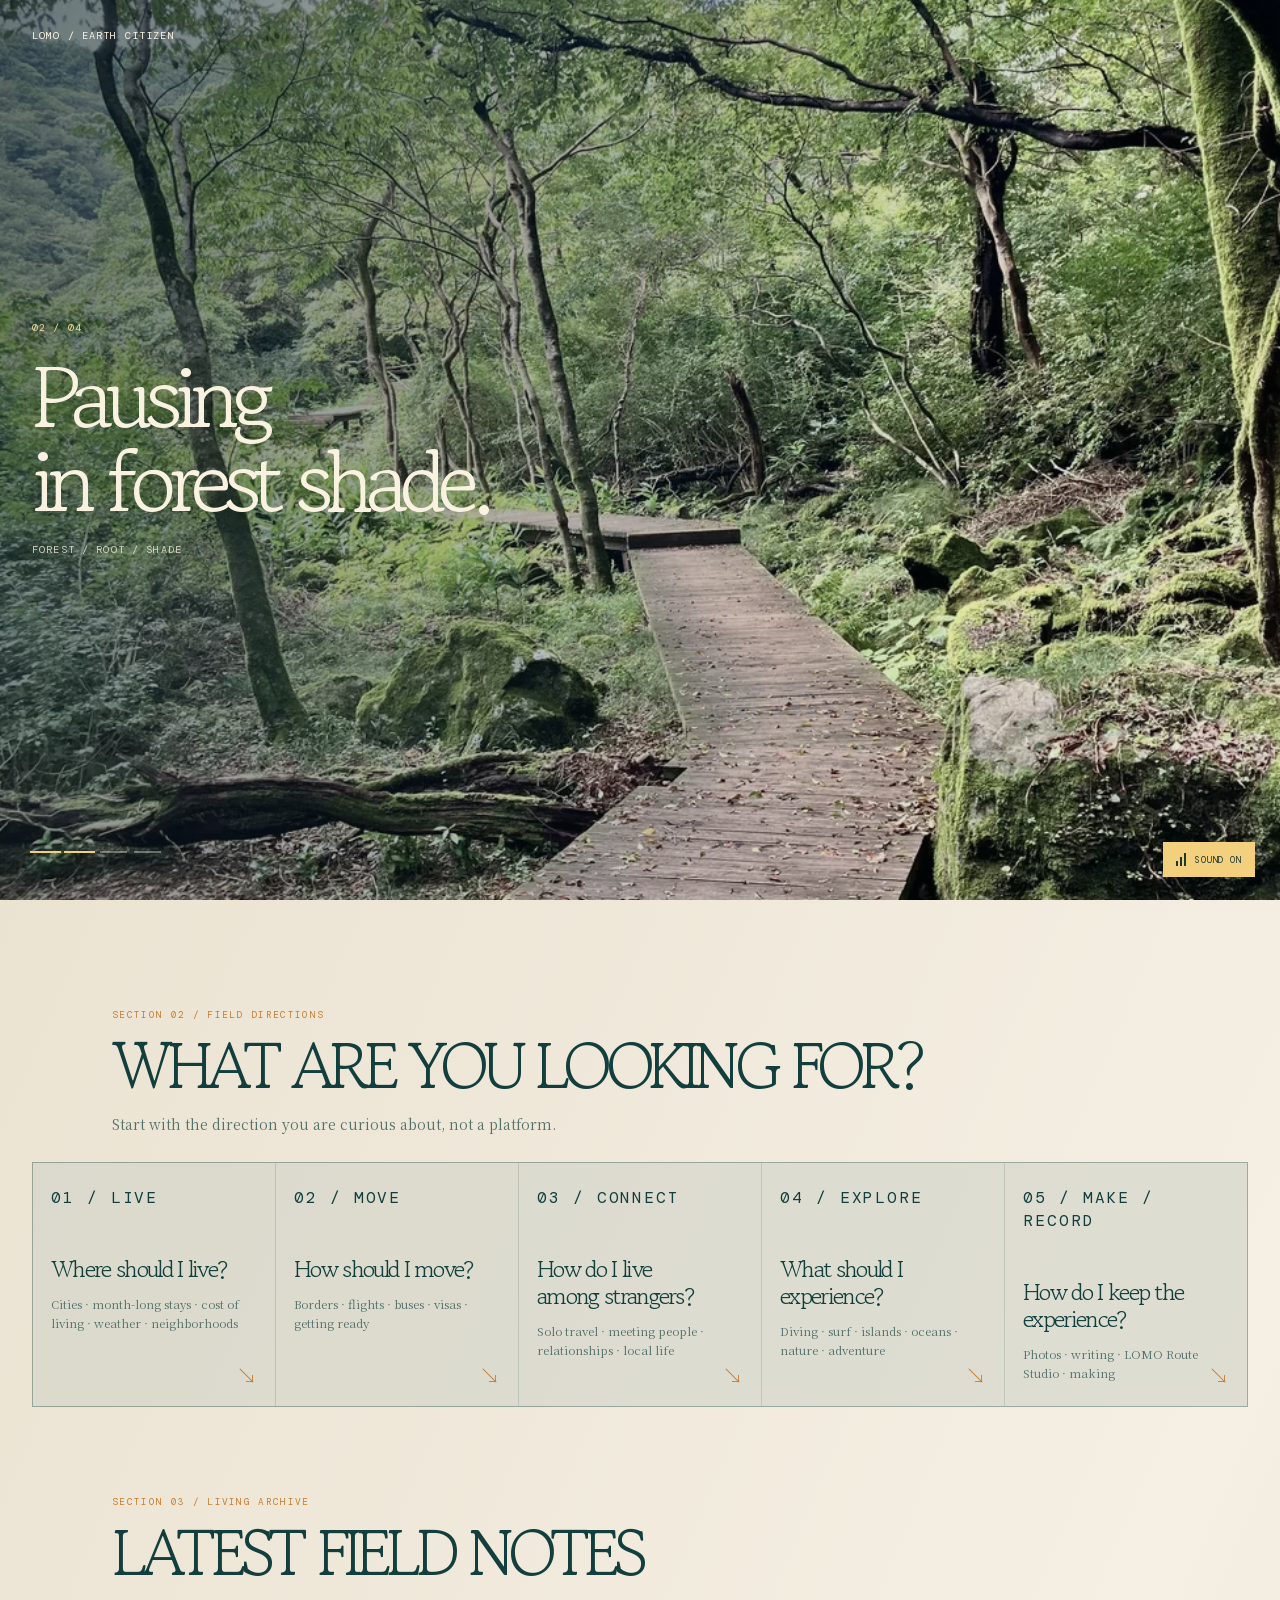
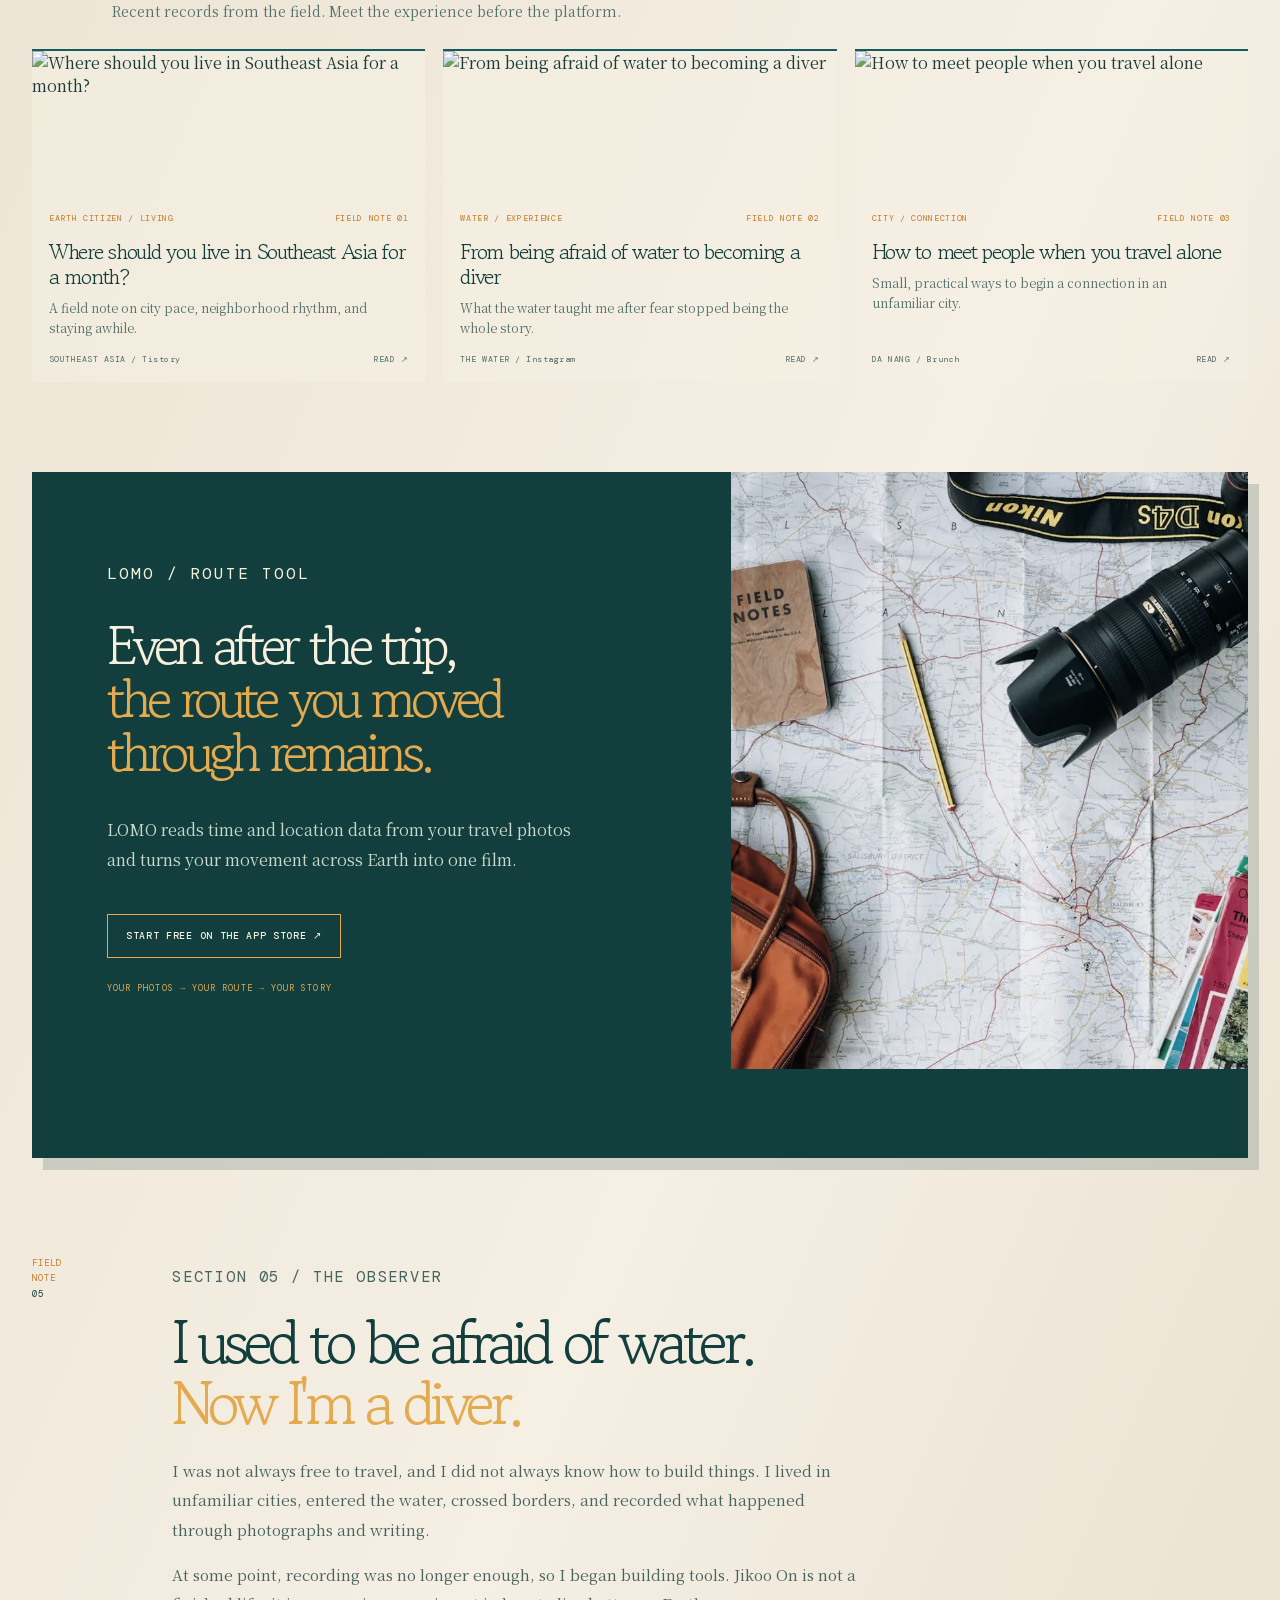
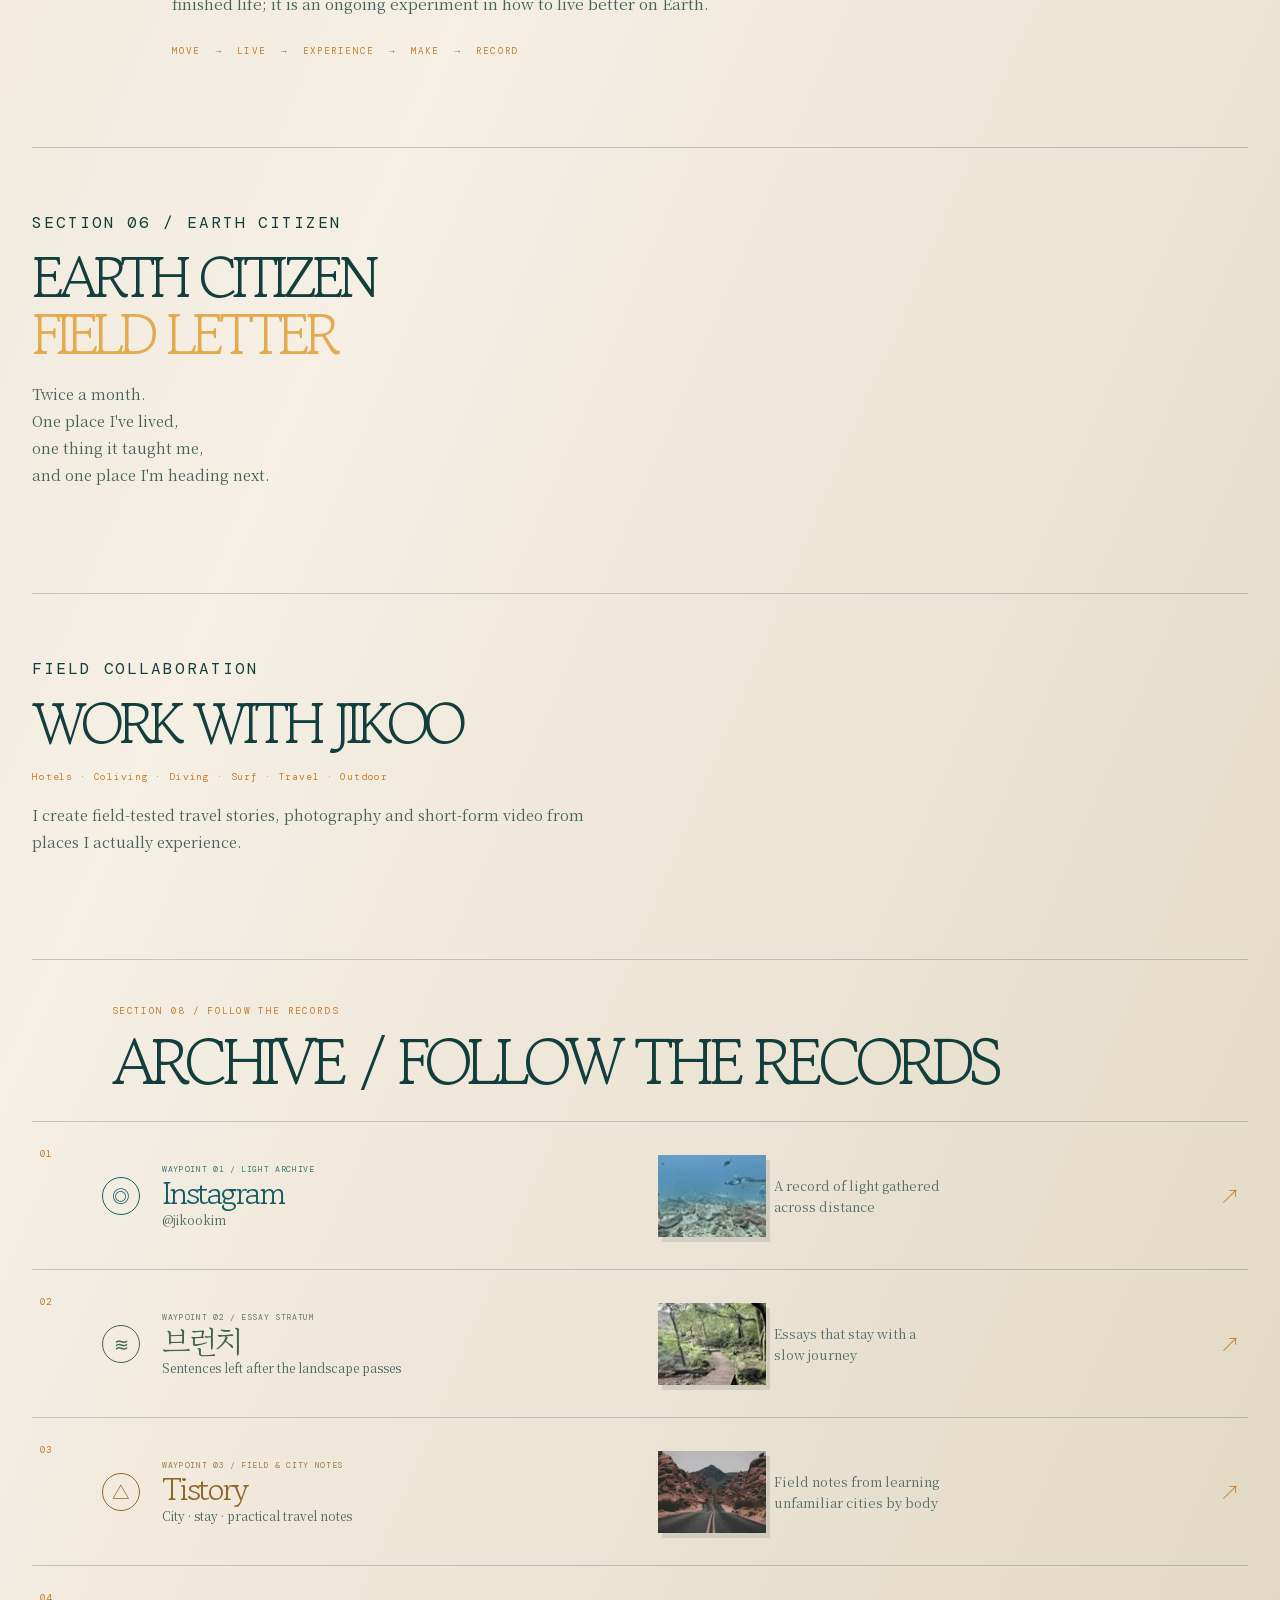
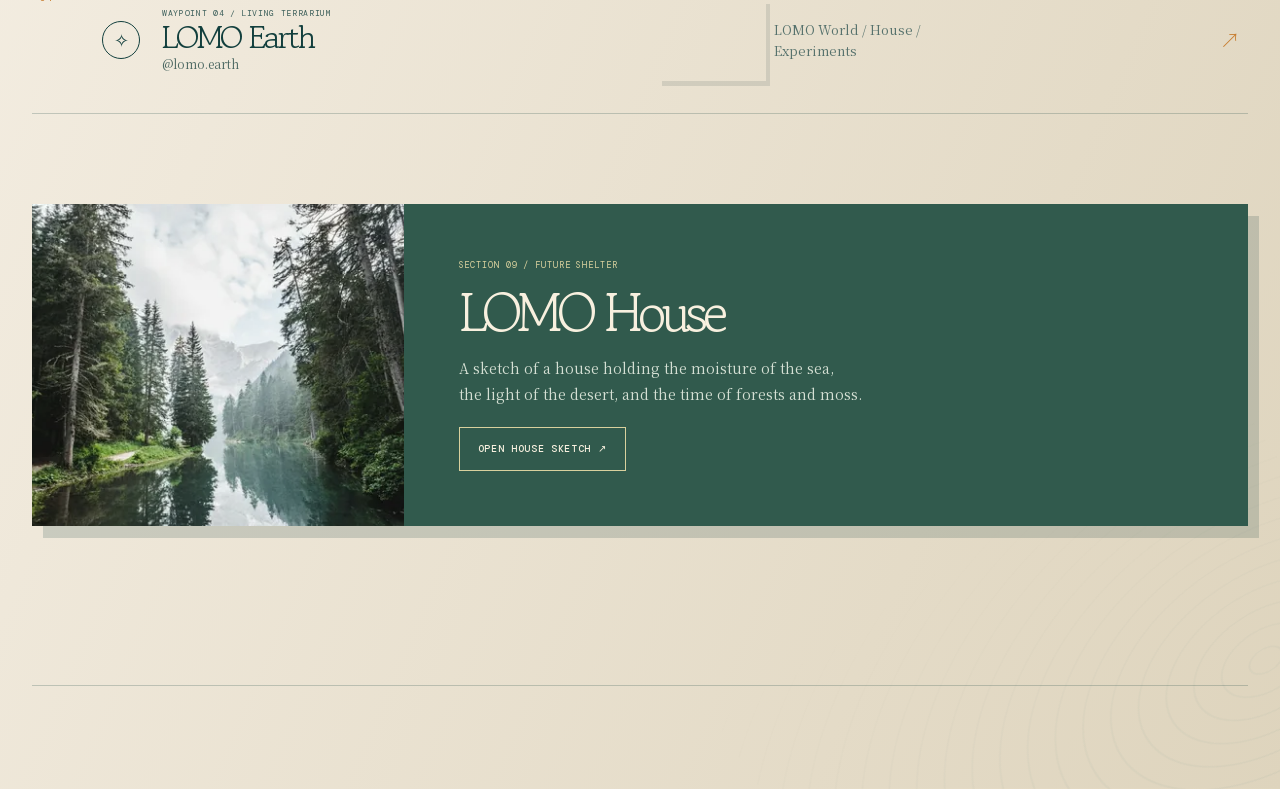
==== commit b836594d: "Refactor sections 01-09: eliminate duplicates, restore rich waypoints, pre-render field notes, and f" ====
--- a/en/index.html
+++ b/en/index.html
@@ -1,4 +1,6 @@
 <!doctype html>
+<!DOCTYPE html>
+
 <!DOCTYPE html>
 
 <html data-static-lang="en" lang="en">
@@ -6,7 +8,7 @@
 <meta charset="utf-8"/>
 <meta content="width=device-width, initial-scale=1.0" name="viewport"/>
 <meta content="#e8e0cd" name="theme-color"/>
-<meta content="A living archive by Jikoo On connecting photographs, writing, movement tools, and a future terrarium house." name="description"/>
+<meta content="Jikoo On's Earth Citizen archive — living across cities, moving across borders, entering the water, recording the journey and building tools from experience." name="description"/>
 <meta content="Jikoo On" name="author"/>
 <meta content="light" name="color-scheme"/>
 <meta content="index, follow, max-image-preview:large" name="robots"/>
@@ -32,15 +34,15 @@
       "@id": "https://jikoolomo.github.io/lomo-webpage/#website",
       "url": "https://jikoolomo.github.io/lomo-webpage/",
       "name": "Jikoo On · LOMO Links",
-      "description": "A living archive by Jikoo On connecting photographs, writing, movement tools, and a future terrarium house.",
+      "description": "Jikoo On's Earth Citizen archive — living across cities, moving across borders, entering the water, recording the journey and building tools from experience.",
       "inLanguage": "en"
     },
     {
       "@type": "WebPage",
       "@id": "https://jikoolomo.github.io/lomo-webpage/en/#webpage",
       "url": "https://jikoolomo.github.io/lomo-webpage/en/",
-      "name": "Jikoo On · LOMO Links — Earth Citizen Living Archive",
-      "description": "A living archive by Jikoo On connecting photographs, writing, movement tools, and a future terrarium house.",
+      "name": "Jikoo On · Earth Citizen | Living, Moving & Making Around the World",
+      "description": "Jikoo On's Earth Citizen archive — living across cities, moving across borders, entering the water, recording the journey and building tools from experience.",
       "inLanguage": "en",
       "isPartOf": {
         "@id": "https://jikoolomo.github.io/lomo-webpage/#website"
@@ -74,8 +76,8 @@
 <meta content="https://jikoolomo.github.io/lomo-webpage/en/" property="og:url"/>
 <meta content="website" property="og:type"/>
 <meta content="Jikoo On · LOMO Links" property="og:site_name"/>
-<meta content="Jikoo On · LOMO Links — Earth Citizen Living Archive" property="og:title"/>
-<meta content="A living archive connecting photographs, writing, movement tools, and a future terrarium house." property="og:description"/>
+<meta content="Jikoo On · Earth Citizen | Living, Moving &amp; Making Around the World" property="og:title"/>
+<meta content="An Earth Citizen archive of living across cities, moving across borders, entering the water, and building from experience." property="og:description"/>
 <meta content="https://jikoolomo.github.io/lomo-webpage/images/og-image-en.jpg" property="og:image"/>
 <meta content="1200" property="og:image:width"/>
 <meta content="630" property="og:image:height"/>
@@ -83,8 +85,8 @@
 <meta content="en_US" property="og:locale"/>
 <meta content="ko_KR" property="og:locale:alternate"/>
 <meta content="summary_large_image" name="twitter:card"/>
-<meta content="Jikoo On · LOMO Links — Earth Citizen Living Archive" name="twitter:title"/>
-<meta content="A living archive connecting photographs, writing, movement tools, and a future terrarium house." name="twitter:description"/>
+<meta content="Jikoo On · Earth Citizen | Living, Moving &amp; Making Around the World" name="twitter:title"/>
+<meta content="An Earth Citizen archive of living across cities, moving across borders, entering the water, and building from experience." name="twitter:description"/>
 <meta content="https://jikoolomo.github.io/lomo-webpage/images/og-image-en.jpg" name="twitter:image"/>
 <script>
       try {
@@ -101,7 +103,7 @@
 <link as="font" crossorigin="" href="../fonts/gowun-batang-400.woff2" rel="preload" type="font/woff2"/>
 <link as="image" fetchpriority="high" href="images/hero-earth.webp" imagesizes="(max-width: 600px) 88vw, 390px" imagesrcset="images/hero-earth-400.webp 400w, images/hero-earth.webp 1200w" rel="preload" type="image/webp"/>
 <link href="data:image/svg+xml,%3Csvg xmlns='http://www.w3.org/2000/svg' viewBox='0 0 64 64'%3E%3Crect width='64' height='64' rx='12' fill='%23123f3d'/%3E%3Cpath d='M43 12C27 8 14 19 14 33c0 14 14 23 27 16 8-4 9-17 1-23-5-4-13-1-13 6 0 5 5 8 9 5' fill='none' stroke='%23e8e0cd' stroke-width='4.5' stroke-linecap='round'/%3E%3C/svg%3E" rel="icon"/>
-<title>Jikoo On · LOMO Links — Earth Citizen Living Archive</title>
+<title>Jikoo On · Earth Citizen | Living, Moving &amp; Making Around the World</title>
 </head>
 <body>
 <!--
@@ -153,68 +155,173 @@
 </div>
 </div>
 </header>
-<section aria-labelledby="page-title" class="hero hero-new wrap"><div class="hero-copy"><p class="eyebrow" data-i18n="hero.eyebrow">JIKOO ON / EARTH CITIZEN</p><h1 data-i18n-html="hero.titleNew" id="page-title">여행지를 찾는 게 아니라,<br/>나에게 맞는 <i>삶의 장소</i>를 찾습니다.</h1><p class="hero-lead" data-i18n="hero.bodyNew">지구 위 여러 도시에서 직접 살아보고, 이동하고, 사람을 만나고, 바다에 들어가고, 그 과정에서 알게 된 것들을 기록합니다.</p><p class="hero-lead hero-lead-secondary" data-i18n="hero.bodySecondary">그리고 그 경험으로 새로운 도구를 만듭니다.</p><div class="hero-actions"><a class="button button-primary" data-track="hero-earth-citizen" href="#explore" data-i18n="hero.primary">EARTH CITIZEN에서 시작하기 ↘</a><a class="button button-secondary" data-track="hero-route-studio" href="#route-studio" data-i18n="hero.secondary">내 여행을 ROUTE로 만들기 ↗</a></div><p class="geo-line">VIETNAM · THAILAND · PHILIPPINES · INDONESIA · LAOS · JAPAN · USA</p><p class="origin-quote" data-i18n-html="hero.origin">물이 무서웠습니다.<br/><strong>지금은 다이버입니다.</strong></p></div><figure class="hero-polaroid"><img alt="안개가 감도는 숲과 산의 풍경" data-i18n-alt="image.hero" decoding="async" fetchpriority="high" loading="eager" sizes="(max-width: 600px) 88vw, 390px" src="../images/hero-earth.webp" srcset="../images/hero-earth-400.webp 400w, ../images/hero-earth.webp 1200w"/><figcaption><span>FIELD NOTE / EARTH</span><span>shared climates</span></figcaption><div class="biome-strip"><span class="sea">SEA / SALT</span><span class="forest">FOREST / ROOT</span><span class="desert">DESERT / DUST</span><span class="moss">MOSS / MIST</span></div></figure></section>
-
-<section aria-labelledby="explore-title" class="section-block explore-section wrap" id="explore"><div class="section-heading"><p>SECTION 02 / FIELD DIRECTIONS</p><h2 data-i18n="explore.title" id="explore-title">WHAT ARE YOU LOOKING FOR?</h2><span data-i18n="explore.lead">하나의 플랫폼이 아니라, 지금 당신이 궁금한 방향에서 시작하세요.</span></div><div class="explore-grid"><a class="explore-card sea-card" href="#waypoints-title"><span class="card-index">01 / LIVE</span><h3 data-i18n="explore.live.title">어디에서 살아볼까</h3><p data-i18n="explore.live.body">도시 · 한달살기 · 생활비 · 날씨 · 동네 · 장기체류</p><span class="card-arrow">↘</span></a><a class="explore-card forest-card" href="#waypoints-title"><span class="card-index">02 / MOVE</span><h3 data-i18n="explore.move.title">어떻게 이동할까</h3><p data-i18n="explore.move.body">국경 · 항공 · 버스 · 비자 · 이동 · 여행 준비</p><span class="card-arrow">↘</span></a><a class="explore-card desert-card" href="#waypoints-title"><span class="card-index">03 / CONNECT</span><h3 data-i18n="explore.connect.title">낯선 곳에서 어떻게 살아갈까</h3><p data-i18n="explore.connect.body">혼자 여행 · 사람 만나기 · 관계 · 커뮤니티 · 현지생활</p><span class="card-arrow">↘</span></a><a class="explore-card moss-card" href="#waypoints-title"><span class="card-index">04 / EXPLORE</span><h3 data-i18n="explore.explore.title">무엇을 경험할까</h3><p data-i18n="explore.explore.body">다이빙 · 서핑 · 섬 · 바다 · 자연 · 모험</p><span class="card-arrow">↘</span></a><a class="explore-card make-card" href="#waypoints-title"><span class="card-index">05 / MAKE / RECORD</span><h3 data-i18n="explore.make.title">경험을 어떻게 남길까</h3><p data-i18n="explore.make.body">사진 · 글 · LOMO Route Studio · 만들기</p><span class="card-arrow">↘</span></a></div></section>
-<section aria-labelledby="field-notes-title" class="section-block field-notes-section wrap" id="field-notes"><div class="section-heading"><p>SECTION 03 / LIVING ARCHIVE</p><h2 data-i18n="notes.title" id="field-notes-title">LATEST FIELD NOTES</h2><span data-i18n="notes.lead">최근 현장 기록. 플랫폼보다 먼저, 경험과 문장을 만납니다.</span></div><div aria-live="polite" class="field-notes-grid" data-field-notes></div></section>
-<section aria-labelledby="route-title" class="route-feature section-block wrap" id="route-studio"><div class="route-feature-copy"><p class="eyebrow">LOMO / ROUTE TOOL</p><h2 data-i18n-html="route.titleNew" id="route-title">여행이 끝난 뒤에도<br/><i>당신이 움직인 길은 남습니다.</i></h2><p data-i18n="route.bodyNew">여행 사진 속 시간과 위치를 읽어, 당신이 지구 위에서 움직인 경로를 하나의 영상으로 만듭니다.</p><a class="button button-route" data-track="route-studio-appstore" href="https://apps.apple.com/app/id6782547819" rel="noreferrer noopener" target="_blank" data-i18n="route.ctaNew">APP STORE에서 무료로 시작하기 ↗</a><small>YOUR PHOTOS → YOUR ROUTE → YOUR STORY</small></div><img alt="자연 속 여행 노트" data-i18n-alt="image.route" decoding="async" height="800" loading="lazy" sizes="(max-width: 600px) 100vw, 42vw" src="../images/route-480.webp" srcset="../images/route-480.webp 480w, ../images/route.webp 1200w" width="1200"/></section>
-<section aria-labelledby="story-title" class="story-section section-block wrap"><div class="story-mark">FIELD<br/>NOTE<br/><span>05</span></div><div><p class="eyebrow">SECTION 05 / THE OBSERVER</p><h2 data-i18n="story.title" id="story-title">물이 무서웠습니다.<br/><i>지금은 다이버입니다.</i></h2><p data-i18n="story.body">처음부터 자유롭게 여행했던 것도, 처음부터 무언가를 만들 줄 알았던 것도 아닙니다. 낯선 도시에서 살아보고, 바다에 들어가고, 국경을 넘고, 그 경험을 사진과 글로 기록했습니다.</p><p data-i18n="story.body2">어느 순간 기록하는 것만으로는 부족해서 직접 도구를 만들기 시작했습니다. Jikoo On은 완성된 삶이 아니라, 지구 위에서 더 잘 살아가는 방법을 계속 실험하는 기록입니다.</p><div class="story-flow">MOVE <i>→</i> LIVE <i>→</i> EXPERIENCE <i>→</i> MAKE <i>→</i> RECORD</div></div></section>
-<section aria-labelledby="letter-title" class="letter-section section-block wrap"><div><p class="eyebrow">SECTION 06 / EARTH CITIZEN</p><h2 data-i18n="letter.title" id="letter-title">EARTH CITIZEN<br/><i>FIELD LETTER</i></h2><p data-i18n="letter.body">한 달에 두 번.<br/>직접 살아본 도시 하나,<br/>그곳에서 배운 것 하나,<br/>그리고 다음 이동 하나.</p></div><div class="empty-cta" data-config-key="newsletterUrl"><span data-i18n="letter.comingSoon">FIELD LETTER / COMING SOON</span></div></section>
-<section aria-labelledby="work-title" class="work-section section-block wrap"><div><p class="eyebrow">FIELD COLLABORATION</p><h2 data-i18n="work.title" id="work-title">WORK WITH JIKOO</h2><p class="work-tags">Hotels · Coliving · Diving · Surf · Travel · Outdoor</p><p data-i18n="work.body">실제로 머물고 경험한 장소를 사진, 영상, 글로 기록합니다.</p></div><div class="config-actions"><a class="button button-secondary config-link" data-config-key="creatorPortfolioUrl" data-track="creator-portfolio" data-i18n="work.portfolio">VIEW CREATOR PORTFOLIO ↗</a><a class="button button-secondary config-link" data-config-key="collaborationUrl" data-track="creator-collaboration" data-i18n="work.collaboration">COLLABORATION ↗</a></div></section>
-<section aria-labelledby="archive-title" class="archive-section section-block wrap" id="archive"><div class="section-heading"><p>SECTION 08 / FOLLOW THE RECORDS</p><h2 data-i18n="archive.title" id="archive-title">ARCHIVE / FOLLOW THE RECORDS</h2></div><div class="archive-grid"><a data-track="instagram" href="https://www.instagram.com/jikookim/" rel="noreferrer noopener" target="_blank"><span>INSTAGRAM</span><b data-i18n="archive.instagram">Light / Life / Visual Field Notes</b> ↗</a><a data-track="brunch" href="https://brunch.co.kr/@eatfear" rel="noreferrer noopener" target="_blank"><span>BRUNCH</span><b data-i18n="archive.brunch">Essays / Earth Citizen</b> ↗</a><a data-track="tistory" href="https://eatfear.tistory.com/" rel="noreferrer noopener" target="_blank"><span>TISTORY</span><b data-i18n="archive.tistory">Living / City / Practical Field Notes</b> ↗</a><a href="https://www.instagram.com/lomo.earth/" rel="noreferrer noopener" target="_blank"><span>LOMO EARTH</span><b data-i18n="archive.lomoEarth">LOMO World / House / Experiments</b> ↗</a><a class="config-link" data-config-key="threadsUrl" data-track="threads"><span>THREADS</span><b data-i18n="archive.threads">Follow the next field note</b> ↗</a></div></section>
-<section aria-labelledby="waypoints-title" id="legacy-archive" class="waypoints wrap">
+<section aria-labelledby="page-title" class="hero hero-new wrap"><div class="hero-copy"><p class="eyebrow" data-i18n="hero.eyebrow">JIKOO ON / EARTH CITIZEN</p><h1 data-i18n-html="hero.titleNew" id="page-title">I don't look for places to visit.<br/>I look for places where <i>life feels right.</i></h1><p class="hero-lead" data-i18n="hero.bodyNew">I live in different places, move across borders, meet people, enter the water, and record what each place teaches me.</p><p class="hero-lead hero-lead-secondary" data-i18n="hero.bodySecondary">Then I turn those experiences into things I build.</p><div class="hero-actions"><a class="button button-primary" data-i18n="hero.primary" data-track="hero-earth-citizen" href="#explore">START WITH EARTH CITIZEN ↘</a><a class="button button-secondary" data-i18n="hero.secondary" data-track="hero-route-studio" href="#route-studio">TURN YOUR TRIP INTO A ROUTE ↗</a></div><p class="geo-line">VIETNAM · THAILAND · PHILIPPINES · INDONESIA · LAOS · JAPAN · USA</p><p class="origin-quote" data-i18n-html="hero.origin">I was afraid of water.<br/><strong>Now I’m a diver.</strong></p></div><figure class="hero-polaroid"><img alt="A misty forest and mountain landscape" data-i18n-alt="image.hero" decoding="async" fetchpriority="high" loading="eager" sizes="(max-width: 600px) 88vw, 390px" src="../images/hero-earth.webp" srcset="../images/hero-earth-400.webp 400w, ../images/hero-earth.webp 1200w"/><figcaption><span>FIELD NOTE / EARTH</span><span>shared climates</span></figcaption><div class="biome-strip"><span class="sea">SEA / SALT</span><span class="forest">FOREST / ROOT</span><span class="desert">DESERT / DUST</span><span class="moss">MOSS / MIST</span></div></figure></section>
+<section aria-labelledby="explore-title" class="section-block explore-section wrap" id="explore">
 <div class="section-heading">
-<p>LOMO ECOSYSTEM / WAYS TO FOLLOW</p>
-<h2 data-i18n="ecosystem.title" id="waypoints-title">The ecology of records</h2>
-<span data-i18n-html="ecosystem.lead">Sensations from distant climates flow into photographs, sentences, cities, tools, and a house.<br/>And into the ways we move, live, make, and record on Earth.</span>
-</div>
-<div aria-label="네 가지 환경의 공존" class="climate-index">
-<span><i class="dot sea-dot"></i>SEA / SALINE</span>
-<span><i class="dot forest-dot"></i>FOREST / ROOTED</span>
-<span><i class="dot desert-dot"></i>DESERT / ARID</span>
-<span><i class="dot moss-dot"></i>MOSS / MISTED</span>
-</div>
-<div aria-label="Earth Citizen의 실천 영역: 이동, 살아가기, 만들기, 기록하기, 머무르기" class="citizen-spectrum">
-<span>MOVE</span><i></i><span>LIVE</span><i></i><span>MAKE</span><i></i><span>RECORD</span><i></i><span>DWELL</span>
-</div>
-<a class="feature-route" data-sound-theme="sea" href="https://apps.apple.com/app/id6782547819" rel="noreferrer noopener" target="_blank">
-<div class="route-top"><span>WAYPOINT 01 / ROUTE TOOL / MOVEMENT</span><span>OPEN ROUTE ↗</span></div>
-<div class="route-content">
-<div class="route-copy">
-<span aria-hidden="true" class="compass">◉</span>
-<small>MADE BY JIKOO ON · APP · MOVEMENT</small>
-<h3 data-i18n-html="route.title">LOMO Route<br/>Studio</h3>
-<p data-i18n-html="route.body">From one photograph, a journey becomes a moving image<br/>across a luminous globe.</p>
-<b data-i18n="route.cta">OPEN THE ROUTE IN APP STORE ↘</b>
-</div>
-<img alt="A travel field note in nature" class="route-image" data-i18n-alt="image.route" decoding="async" height="800" loading="lazy" sizes="(max-width: 600px) 100vw, 42vw" src="../images/route-480.webp" srcset="../images/route-480.webp 480w, ../images/route.webp 1200w" width="1200"/>
-</div>
-</a>
+<p>SECTION 02 / FIELD DIRECTIONS</p>
+<h2 data-i18n="explore.title" id="explore-title">WHAT ARE YOU LOOKING FOR?</h2>
+<span data-i18n="explore.lead">Start with the direction you are curious about, not a platform.</span>
+</div>
+<div class="explore-grid">
+<a class="explore-card sea-card" data-sound-theme="desert" href="#field-notes">
+<span class="card-index">01 / LIVE</span>
+<h3 data-i18n="explore.live.title">Where should I live?</h3>
+<p data-i18n="explore.live.body">Cities · month-long stays · cost of living · weather · neighborhoods</p>
+<span class="card-arrow">↘</span>
+</a>
+<a class="explore-card forest-card" data-sound-theme="sea" href="#route-studio">
+<span class="card-index">02 / MOVE</span>
+<h3 data-i18n="explore.move.title">How should I move?</h3>
+<p data-i18n="explore.move.body">Borders · flights · buses · visas · getting ready</p>
+<span class="card-arrow">↘</span>
+</a>
+<a class="explore-card desert-card" data-sound-theme="forest" href="#archive">
+<span class="card-index">03 / CONNECT</span>
+<h3 data-i18n="explore.connect.title">How do I live among strangers?</h3>
+<p data-i18n="explore.connect.body">Solo travel · meeting people · relationships · local life</p>
+<span class="card-arrow">↘</span>
+</a>
+<a class="explore-card moss-card" data-sound-theme="sea" href="#field-notes">
+<span class="card-index">04 / EXPLORE</span>
+<h3 data-i18n="explore.explore.title">What should I experience?</h3>
+<p data-i18n="explore.explore.body">Diving · surf · islands · oceans · nature · adventure</p>
+<span class="card-arrow">↘</span>
+</a>
+<a class="explore-card make-card" data-sound-theme="moss" href="#route-studio">
+<span class="card-index">05 / MAKE / RECORD</span>
+<h3 data-i18n="explore.make.title">How do I keep the experience?</h3>
+<p data-i18n="explore.make.body">Photos · writing · LOMO Route Studio · making</p>
+<span class="card-arrow">↘</span>
+</a>
+</div>
+</section>
+<section aria-labelledby="field-notes-title" class="section-block field-notes-section wrap" id="field-notes">
+<div class="section-heading">
+<p>SECTION 03 / LIVING ARCHIVE</p>
+<h2 data-i18n="notes.title" id="field-notes-title">LATEST FIELD NOTES</h2>
+<span data-i18n="notes.lead">Recent records from the field. Meet the experience before the platform.</span>
+</div>
+<div aria-live="polite" class="field-notes-grid" data-field-notes="">
+<a class="field-note" data-sound-theme="desert" data-track="field-note" href="https://eatfear.tistory.com/" rel="noreferrer noopener" target="_blank">
+<img alt="동남아에서 한 달 살아본다면 어디가 좋을까" class="field-note-image" height="360" loading="lazy" src="../images/desert-240.webp" width="640"/>
+<div class="field-note-copy">
+<div class="field-note-meta"><span>EARTH CITIZEN / LIVING</span><span>FIELD NOTE 01</span></div>
+<h3 data-note-title-en="Where should you live in Southeast Asia for a month?" data-note-title-ko="동남아에서 한 달 살아본다면 어디가 좋을까">동남아에서 한 달 살아본다면 어디가 좋을까</h3>
+<p data-note-desc-en="A field note on city pace, neighborhood rhythm, and staying awhile." data-note-desc-ko="도시의 속도와 동네의 리듬을 직접 살아본 기록.">도시의 속도와 동네의 리듬을 직접 살아본 기록.</p>
+<div class="field-note-footer"><span>SOUTHEAST ASIA / Tistory</span><span>READ ↗</span></div>
+</div>
+</a>
+<a class="field-note" data-sound-theme="sea" data-track="field-note" href="https://www.instagram.com/jikookim/" rel="noreferrer noopener" target="_blank">
+<img alt="물을 무서워하던 사람이 다이버가 되기까지" class="field-note-image" height="360" loading="lazy" src="../images/sea-240.webp" width="640"/>
+<div class="field-note-copy">
+<div class="field-note-meta"><span>WATER / EXPERIENCE</span><span>FIELD NOTE 02</span></div>
+<h3 data-note-title-en="From being afraid of water to becoming a diver" data-note-title-ko="물을 무서워하던 사람이 다이버가 되기까지">물을 무서워하던 사람이 다이버가 되기까지</h3>
+<p data-note-desc-en="What the water taught me after fear stopped being the whole story." data-note-desc-ko="두려움을 지나 바다에 들어가며 배운 것들.">두려움을 지나 바다에 들어가며 배운 것들.</p>
+<div class="field-note-footer"><span>THE WATER / Instagram</span><span>READ ↗</span></div>
+</div>
+</a>
+<a class="field-note" data-sound-theme="forest" data-track="field-note" href="https://brunch.co.kr/@eatfear" rel="noreferrer noopener" target="_blank">
+<img alt="혼자 다낭에 가서 사람을 만나는 방법" class="field-note-image" height="360" loading="lazy" src="../images/forest-240.webp" width="640"/>
+<div class="field-note-copy">
+<div class="field-note-meta"><span>CITY / CONNECTION</span><span>FIELD NOTE 03</span></div>
+<h3 data-note-title-en="How to meet people when you travel alone" data-note-title-ko="혼자 다낭에 가서 사람을 만나는 방법">혼자 다낭에 가서 사람을 만나는 방법</h3>
+<p data-note-desc-en="Small, practical ways to begin a connection in an unfamiliar city." data-note-desc-ko="낯선 도시에서 관계를 시작하는 작고 구체적인 방법.">낯선 도시에서 관계를 시작하는 작고 구체적인 방법.</p>
+<div class="field-note-footer"><span>DA NANG / Brunch</span><span>READ ↗</span></div>
+</div>
+</a>
+</div>
+</section>
+<section aria-labelledby="route-title" class="route-feature section-block wrap" data-sound-theme="sea" id="route-studio">
+<div class="route-feature-copy">
+<p class="eyebrow">LOMO / ROUTE TOOL</p>
+<h2 data-i18n-html="route.titleNew" id="route-title">Even after the trip,<br/><i>the route you moved through remains.</i></h2>
+<p data-i18n="route.bodyNew">LOMO reads time and location data from your travel photos and turns your movement across Earth into one film.</p>
+<a class="button button-route" data-i18n="route.ctaNew" data-track="route-studio-appstore" href="https://apps.apple.com/app/id6782547819" rel="noreferrer noopener" target="_blank">START FREE ON THE APP STORE ↗</a>
+<small>YOUR PHOTOS → YOUR ROUTE → YOUR STORY</small>
+</div>
+<img alt="A travel field note in nature" data-i18n-alt="image.route" decoding="async" height="800" loading="lazy" sizes="(max-width: 600px) 100vw, 42vw" src="../images/route-480.webp" srcset="../images/route-480.webp 480w, ../images/route.webp 1200w" width="1200"/>
+</section>
+<section aria-labelledby="story-title" class="story-section section-block wrap">
+<div class="story-mark">FIELD<br/>NOTE<br/><span>05</span></div>
+<div>
+<p class="eyebrow">SECTION 05 / THE OBSERVER</p>
+<h2 data-i18n-html="story.title" id="story-title">I used to be afraid of water.<br/><i>Now I'm a diver.</i></h2>
+<p data-i18n="story.body">I was not always free to travel, and I did not always know how to build things. I lived in unfamiliar cities, entered the water, crossed borders, and recorded what happened through photographs and writing.</p>
+<p data-i18n="story.body2">At some point, recording was no longer enough, so I began building tools. Jikoo On is not a finished life; it is an ongoing experiment in how to live better on Earth.</p>
+<div class="story-flow">MOVE <i>→</i> LIVE <i>→</i> EXPERIENCE <i>→</i> MAKE <i>→</i> RECORD</div>
+</div>
+</section>
+<section aria-labelledby="letter-title" class="letter-section section-block wrap">
+<div>
+<p class="eyebrow">SECTION 06 / EARTH CITIZEN</p>
+<h2 data-i18n-html="letter.title" id="letter-title">EARTH CITIZEN<br/><i>FIELD LETTER</i></h2>
+<p data-i18n-html="letter.body">Twice a month.<br/>One place I've lived,<br/>one thing it taught me,<br/>and one place I'm heading next.</p>
+</div>
+<div class="empty-cta" data-config-key="newsletterUrl">
+<span data-i18n="letter.comingSoon">FIELD LETTER / COMING SOON</span>
+</div>
+</section>
+<section aria-labelledby="work-title" class="work-section section-block wrap">
+<div>
+<p class="eyebrow">FIELD COLLABORATION</p>
+<h2 data-i18n="work.title" id="work-title">WORK WITH JIKOO</h2>
+<p class="work-tags">Hotels · Coliving · Diving · Surf · Travel · Outdoor</p>
+<p data-i18n="work.body">I create field-tested travel stories, photography and short-form video from places I actually experience.</p>
+</div>
+<div class="config-actions">
+<a class="button button-secondary config-link" data-config-key="creatorPortfolioUrl" data-i18n="work.portfolio" data-track="creator-portfolio">VIEW CREATOR PORTFOLIO ↗</a>
+<a class="button button-secondary config-link" data-config-key="collaborationUrl" data-i18n="work.collaboration" data-track="creator-collaboration">COLLABORATION ↗</a>
+</div>
+</section>
+<section aria-labelledby="archive-title" class="archive-section section-block wrap" id="archive">
+<div class="section-heading">
+<p>SECTION 08 / FOLLOW THE RECORDS</p>
+<h2 data-i18n="archive.title" id="archive-title">ARCHIVE / FOLLOW THE RECORDS</h2>
+</div>
 <div class="link-list">
-<a class="waypoint sea-waypoint" data-sound-theme="sea" href="https://www.instagram.com/jikookim/" rel="noreferrer noopener" target="_blank">
-<span class="waypoint-number">02</span><span class="waypoint-icon">◎</span>
-<span class="waypoint-title"><small>WAYPOINT 02 / LIGHT ARCHIVE</small><b>Instagram</b><em>@jikookim</em></span>
+<a class="waypoint sea-waypoint" data-sound-theme="sea" data-track="instagram" href="https://www.instagram.com/jikookim/" rel="noreferrer noopener" target="_blank">
+<span class="waypoint-number">01</span><span class="waypoint-icon">◎</span>
+<span class="waypoint-title"><small>WAYPOINT 01 / LIGHT ARCHIVE</small><b>Instagram</b><em>@jikookim</em></span>
 <img alt="A manta ray gliding above a coral reef" class="waypoint-photo sea-photo" data-i18n-alt="image.sea" decoding="async" height="800" loading="lazy" sizes="(max-width: 600px) 60px, (max-width: 860px) 90px, 108px" src="../images/sea-240.webp" srcset="../images/sea-120.webp 120w, ../images/sea-240.webp 240w, ../images/sea.webp 1200w" width="1200"/>
 <span class="waypoint-note" data-i18n="waypoint.instagram.note">A record of light gathered across distance</span><span class="waypoint-arrow">↗</span>
 </a>
-<a class="waypoint forest-waypoint" data-sound-theme="forest" href="https://brunch.co.kr/@eatfear" rel="noreferrer noopener" target="_blank">
-<span class="waypoint-number">03</span><span class="waypoint-icon">≋</span>
-<span class="waypoint-title"><small>WAYPOINT 03 / ESSAY STRATUM</small><b>브런치</b><em data-i18n="waypoint.brunch.title">Sentences left after the landscape passes</em></span>
+<a class="waypoint forest-waypoint" data-sound-theme="forest" data-track="brunch" href="https://brunch.co.kr/@eatfear" rel="noreferrer noopener" target="_blank">
+<span class="waypoint-number">02</span><span class="waypoint-icon">≋</span>
+<span class="waypoint-title"><small>WAYPOINT 02 / ESSAY STRATUM</small><b>브런치</b><em data-i18n="waypoint.brunch.title">Sentences left after the landscape passes</em></span>
 <img alt="A moss-covered boardwalk through a forest" class="waypoint-photo forest-photo" data-i18n-alt="image.forest" decoding="async" height="800" loading="lazy" sizes="(max-width: 600px) 60px, (max-width: 860px) 90px, 108px" src="../images/forest-240.webp" srcset="../images/forest-120.webp 120w, ../images/forest-240.webp 240w, ../images/forest.webp 1200w" width="1200"/>
 <span class="waypoint-note" data-i18n="waypoint.brunch.note">Essays that stay with a slow journey</span><span class="waypoint-arrow">↗</span>
 </a>
-<a class="waypoint desert-waypoint" data-sound-theme="desert" href="https://eatfear.tistory.com/" rel="noreferrer noopener" target="_blank">
-<span class="waypoint-number">04</span><span class="waypoint-icon">△</span>
-<span class="waypoint-title"><small>WAYPOINT 04 / FIELD &amp; CITY NOTES</small><b>Tistory</b><em data-i18n="waypoint.tistory.title">City · stay · practical travel notes</em></span>
+<a class="waypoint desert-waypoint" data-sound-theme="desert" data-track="tistory" href="https://eatfear.tistory.com/" rel="noreferrer noopener" target="_blank">
+<span class="waypoint-number">03</span><span class="waypoint-icon">△</span>
+<span class="waypoint-title"><small>WAYPOINT 03 / FIELD &amp; CITY NOTES</small><b>Tistory</b><em data-i18n="waypoint.tistory.title">City · stay · practical travel notes</em></span>
 <img alt="A photograph of red desert ridges" class="waypoint-photo desert-photo" data-i18n-alt="image.desert" decoding="async" height="800" loading="lazy" sizes="(max-width: 600px) 60px, (max-width: 860px) 90px, 108px" src="../images/desert-240.webp" srcset="../images/desert-120.webp 120w, ../images/desert-240.webp 240w, ../images/desert.webp 1200w" width="1200"/>
 <span class="waypoint-note" data-i18n="waypoint.tistory.note">Field notes from learning unfamiliar cities by body</span><span class="waypoint-arrow">↗</span>
 </a>
-</div>
-<button aria-controls="lomo-house-modal" aria-haspopup="dialog" class="house-route" data-modal-open="" data-sound-theme="moss" type="button">
-<img alt="A deep forest and moss landscape" class="house-photo" data-i18n-alt="image.house" decoding="async" height="800" loading="lazy" sizes="(max-width: 600px) calc(100vw - 58px), 220px" src="../images/moss-720.webp" srcset="../images/moss-480.webp 480w, ../images/moss-720.webp 720w, ../images/moss.webp 1200w" width="1200"/>
-<div class="house-copy"><small>05 / LIVING TERRARIUM / FUTURE SHELTER</small><h3>LOMO House</h3><p data-i18n-html="house.teaser">A sketch of a house holding the moisture of the sea,<br/>the light of the desert, and the time of forests and moss.</p></div>
-<span aria-hidden="true" class="house-arrow">OPEN ↗</span>
+<a class="waypoint moss-waypoint" data-sound-theme="moss" data-track="lomo-earth" href="https://www.instagram.com/lomo.earth/" rel="noreferrer noopener" target="_blank">
+<span class="waypoint-number">04</span><span class="waypoint-icon">✧</span>
+<span class="waypoint-title"><small>WAYPOINT 04 / LIVING TERRARIUM</small><b>LOMO Earth</b><em>@lomo.earth</em></span>
+<img alt="A deep forest and moss landscape" class="waypoint-photo moss-photo" data-i18n-alt="image.house" decoding="async" height="800" loading="lazy" sizes="(max-width: 600px) 60px, (max-width: 860px) 90px, 108px" src="../images/moss-480.webp" srcset="../images/moss-240.webp 240w, ../images/moss-480.webp 480w, ../images/moss.webp 1200w" width="1200"/>
+<span class="waypoint-note" data-i18n="archive.lomoEarth">LOMO World / House / Experiments</span><span class="waypoint-arrow">↗</span>
+</a>
+<a class="waypoint config-link" data-config-key="threadsUrl" data-sound-theme="forest" data-track="threads" hidden="" rel="noreferrer noopener" target="_blank">
+<span class="waypoint-number">05</span><span class="waypoint-icon">◎</span>
+<span class="waypoint-title"><small>WAYPOINT 05 / TEXT CONVERSATION</small><b>Threads</b><em>@threads</em></span>
+<span class="waypoint-note" data-i18n="archive.threads">Follow the next field note</span><span class="waypoint-arrow">↗</span>
+</a>
+</div>
+</section>
+<section aria-labelledby="house-section-title" class="section-block wrap" id="lomo-house">
+<div class="future-house" data-sound-theme="moss">
+<img alt="A deep forest and moss landscape" class="house-photo" data-i18n-alt="image.house" decoding="async" height="800" loading="lazy" sizes="(max-width: 600px) calc(100vw - 58px), 320px" src="../images/moss-720.webp" srcset="../images/moss-480.webp 480w, ../images/moss-720.webp 720w, ../images/moss.webp 1200w" width="1200"/>
+<div class="house-copy">
+<small>SECTION 09 / FUTURE SHELTER</small>
+<h2 data-i18n="house.titleNew" id="house-section-title">LOMO House</h2>
+<p data-i18n-html="house.teaser">A sketch of a house holding the moisture of the sea,<br/>the light of the desert, and the time of forests and moss.</p>
+<button aria-controls="lomo-house-modal" aria-haspopup="dialog" class="button button-house" data-modal-open="" data-track="lomo-house-modal" type="button">
+<span data-i18n="house.openModal">OPEN HOUSE SKETCH ↗</span>
 </button>
+</div>
+</div>
 </section>
 <footer class="site-footer wrap">
 <div class="specimen-tray">
--- a/styles.min.css
+++ b/styles.min.css
@@ -1,154 +1 @@
-/*
-  LOMO Links / GitHub Pages stylesheet
-  Visual philosophy: “지구시민의 태도” — sea, forest, desert, and moss
-  coexist in one calm, tactile editorial archive. Saffron is reserved for movement.
-*/
-
-@font-face { font-family: "DM Mono"; font-style: normal; font-weight: 400; font-display: swap; src: url("fonts/dm-mono-400.woff2") format("woff2"); }
-@font-face { font-family: "DM Mono"; font-style: normal; font-weight: 500; font-display: swap; src: url("fonts/dm-mono-500.woff2") format("woff2"); }
-@font-face { font-family: "Gowun Batang"; font-style: normal; font-weight: 400; font-display: swap; src: url("fonts/gowun-batang-400.woff2") format("woff2"); }
-@font-face { font-family: "Gowun Batang"; font-style: normal; font-weight: 700; font-display: swap; src: url("fonts/gowun-batang-700.woff2") format("woff2"); }
-@font-face { font-family: "Noto Serif KR"; font-style: normal; font-weight: 400; font-display: swap; src: url("fonts/noto-serif-kr-400.woff2") format("woff2"); }
-@font-face { font-family: "Noto Serif KR"; font-style: normal; font-weight: 500; font-display: swap; src: url("fonts/noto-serif-kr-500.woff2") format("woff2"); }
-@font-face { font-family: "Noto Serif KR"; font-style: normal; font-weight: 600; font-display: swap; src: url("fonts/noto-serif-kr-600.woff2") format("woff2"); }
-
-html[data-lang="en"] body:not(.i18n-ready) { visibility: hidden; }
-
-:root {
-  --paper: #e8e0cd;
-  --paper-light: #f6f0e4;
-  --ink: #123f3d;
-  --ink-soft: #55716c;
-  --teal: #145c61;
-  --forest: #42634b;
-  --desert: #bd8134;
-  --moss: #638569;
-  --saffron: #c77c2d;
-  --line: rgba(18, 63, 61, 0.22);
-  --serif: "Noto Serif KR", serif;
-  --display: "Gowun Batang", serif;
-  --mono: "DM Mono", monospace;
-  --ease: cubic-bezier(0.23, 1, 0.32, 1);
-}
-
-* { box-sizing: border-box; }
-html { scroll-behavior: smooth; }
-body { margin: 0; background: var(--paper); color: var(--ink); font-family: var(--serif); }
-body.intro-active { overflow: hidden; }
-a { color: inherit; text-decoration: none; -webkit-tap-highlight-color: transparent; }
-button { font: inherit; -webkit-tap-highlight-color: transparent; }
-img { max-width: 100%; }
-
-.site-shell {
-  position: relative;
-  min-height: 100vh;
-  overflow: hidden;
-  background: radial-gradient(circle at 84% 2%, #f8e7be 0, transparent 25rem), linear-gradient(113deg, #e8e0cd 0%, #f5efe4 50%, #ded4bd 100%);
-}
-.sound-toggle { position: fixed; z-index: 56; right: 25px; bottom: 23px; display: inline-flex; align-items: center; gap: 9px; border: 1px solid var(--ink); padding: 10px 12px; color: var(--ink); background: rgba(246,240,228,.94); box-shadow: 4px 5px 0 rgba(18,63,61,.15); font: .56rem var(--mono); letter-spacing: .1em; cursor: pointer; transition: transform .18s var(--ease), background .25s var(--ease), color .25s var(--ease), border-color .25s var(--ease); }.sound-toggle:hover { transform: translate(-2px,-2px); box-shadow: 6px 7px 0 rgba(18,63,61,.18); }.sound-toggle:active { transform: scale(.97); }.sound-toggle:focus-visible { outline: 2px solid var(--saffron); outline-offset: 3px; }.sound-toggle[aria-pressed="true"] { color: #f8f0df; border-color: var(--teal); background: var(--teal); }.sound-glyph { display: flex; align-items: end; gap: 2px; height: 13px; }.sound-glyph i { display: block; width: 2px; height: 5px; background: currentColor; }.sound-glyph i:nth-child(2) { height: 9px; }.sound-glyph i:nth-child(3) { height: 13px; }.sound-toggle[aria-pressed="true"] .sound-glyph i { animation: sound-pulse .8s ease-in-out infinite alternate; }.sound-toggle[aria-pressed="true"] .sound-glyph i:nth-child(2) { animation-delay: .14s; }.sound-toggle[aria-pressed="true"] .sound-glyph i:nth-child(3) { animation-delay: .27s; }.intro-pending .sound-toggle { color: #f9f2e1; border-color: rgba(249,242,225,.65); background: rgba(8,32,30,.3); box-shadow: none; }.intro-pending .sound-toggle[aria-pressed="true"] { border-color: #f3d07e; color: #1c3630; background: #f3d07e; }
-.ecosystem-intro { position: fixed; z-index: 40; inset: 0; display: grid; place-items: stretch; overflow: hidden; color: #f9f2e1; background: #155b63; opacity: 0; visibility: hidden; transition: opacity .45s var(--ease), visibility .45s var(--ease), background .55s var(--ease); }.ecosystem-intro[hidden] { display: none; }.intro-pending .ecosystem-intro { opacity: 1; visibility: visible; }.ecosystem-intro[data-state="leaving"] { opacity: 0; visibility: hidden; }.intro-landscape, .intro-shade { position: absolute; inset: -4%; }.intro-landscape { background: center/cover no-repeat; transform: scale(1.08); transition: transform .78s var(--ease), filter .55s var(--ease); animation: intro-breathe 4.1s ease-in-out infinite alternate; }.intro-shade { background: linear-gradient(110deg, rgba(7,31,31,.64), rgba(7,31,31,.1) 68%); transition: background .55s var(--ease); }.ecosystem-intro[data-theme="sea"] { background: #155b63; }.ecosystem-intro[data-theme="sea"] .intro-landscape { background-image: url("images/sea.webp"); filter: saturate(.9); }.ecosystem-intro[data-theme="forest"] { background: #42634b; }.ecosystem-intro[data-theme="forest"] .intro-landscape { background-image: url("images/forest.webp"); filter: saturate(.72); }.ecosystem-intro[data-theme="desert"] { background: #b97732; }.ecosystem-intro[data-theme="desert"] .intro-landscape { background-image: url("images/desert-wide.webp"); filter: saturate(.78); }.ecosystem-intro[data-theme="moss"] { background: #5e8069; }.ecosystem-intro[data-theme="moss"] .intro-landscape { background-image: url("images/moss.webp"); filter: saturate(.72); }.ecosystem-intro[data-theme="desert"] .intro-shade { background: linear-gradient(110deg, rgba(74,41,13,.62), rgba(74,41,13,.08) 70%); }.ecosystem-intro[data-theme="moss"] .intro-shade { background: linear-gradient(110deg, rgba(14,45,35,.66), rgba(14,45,35,.1) 67%); }
-.intro-content { position: relative; z-index: 1; display: grid; grid-template-rows: auto 1fr auto; width: min(1360px, calc(100% - 64px)); margin: 0 auto; padding: 29px 0 32px; }.intro-brand, .intro-number, .intro-english, .intro-skip { font-family: var(--mono); letter-spacing: .11em; }.intro-brand { margin: 0; font-size: .64rem; }.intro-center { align-self: center; max-width: 720px; }.intro-number { display: block; margin-bottom: 21px; color: #ead798; font-size: .65rem; }.intro-korean { margin: 0; font: 400 clamp(3.1rem, 6.8vw, 7rem)/.96 var(--display); letter-spacing: -.09em; text-shadow: 0 2px 24px rgba(0,0,0,.2); }.intro-english { margin: 20px 0 0; color: rgba(249,242,225,.8); font-size: .65rem; }.intro-footer { display: flex; align-items: center; justify-content: space-between; }.intro-progress { display: flex; gap: 7px; }.intro-progress i { display: block; width: 27px; height: 2px; background: rgba(249,242,225,.38); transition: background .25s var(--ease), transform .25s var(--ease); }.intro-progress i.is-active { background: #f3d07e; transform: scaleX(1.15); }.intro-skip { border: 0; padding: 8px 0; color: #f9f2e1; background: transparent; font-size: .61rem; cursor: pointer; }.intro-skip span { color: #f3d07e; font-size: .8rem; }.intro-skip:focus-visible { outline: 2px solid #f3d07e; outline-offset: 5px; }
-.site-shell::before { position: fixed; inset: 0; z-index: 0; pointer-events: none; content: ""; opacity: .13; background-image: url("data:image/svg+xml,%3Csvg viewBox='0 0 240 240' xmlns='http://www.w3.org/2000/svg'%3E%3Cfilter id='n'%3E%3CfeTurbulence type='fractalNoise' baseFrequency='.82' numOctaves='4' stitchTiles='stitch'/%3E%3C/filter%3E%3Crect width='100%25' height='100%25' filter='url(%23n)' opacity='.25'/%3E%3C/svg%3E"); }
-.wrap { position: relative; z-index: 1; width: min(1360px, calc(100% - 64px)); margin-inline: auto; }
-
-.site-header { display: flex; align-items: center; justify-content: space-between; padding: 27px 0 23px; border-bottom: 1px solid var(--line); }
-.header-tools { display: flex; align-items: center; gap: 24px; }
-.language-switcher { display: inline-flex; align-items: center; gap: 7px; color: var(--ink-soft); font: .56rem var(--mono); letter-spacing: .08em; }
-.language-switcher a { border-bottom: 1px solid transparent; padding: 3px 0; color: inherit; font: inherit; letter-spacing: inherit; cursor: pointer; }
-.language-switcher a:hover, .language-switcher a:focus-visible, .language-switcher a[aria-current="page"] { border-color: var(--saffron); color: var(--ink); }
-.language-switcher a:focus-visible { outline: 2px solid var(--saffron); outline-offset: 3px; }
-.brand { display: flex; align-items: center; gap: 11px; }
-.brand-mark { width: 36px; color: var(--teal); }
-.brand span { display: grid; gap: 3px; }
-.brand b, .brand em, .header-climates, .meta-line, .fact-line, .section-heading > p, .climate-index, .route-top, .route-copy small, .waypoint-number, .waypoint-title small, .house-copy small, .site-footer { font-family: var(--mono); }
-.brand b { font-size: .72rem; letter-spacing: .13em; }
-.brand em { color: var(--ink-soft); font-size: .5rem; font-style: normal; letter-spacing: .08em; }
-.header-climates { margin: 0; color: var(--ink-soft); font-size: .63rem; letter-spacing: .09em; }
-
-.hero { display: grid; grid-template-columns: 80px minmax(0, 1.15fr) minmax(300px, .7fr); align-items: end; gap: clamp(28px, 5vw, 94px); padding: clamp(78px, 10vw, 146px) 0 clamp(96px, 12vw, 160px); }
-.origin-rail { display: flex; flex-direction: column; align-self: stretch; align-items: center; gap: 12px; padding-top: 9px; color: var(--ink-soft); font-family: var(--mono); font-size: .58rem; letter-spacing: .12em; writing-mode: vertical-rl; }
-.origin-rail i { width: 1px; min-height: 120px; flex: 1; background: linear-gradient(var(--ink), transparent); opacity: .55; }
-.meta-line { display: flex; justify-content: space-between; color: var(--ink-soft); font-size: .61rem; letter-spacing: .11em; }
-h1 { margin: 28px 0 17px; font: 400 clamp(3.25rem, 6.5vw, 6.9rem)/.95 var(--display); letter-spacing: -.09em; }
-h1 i { color: var(--teal); font-style: normal; }
-.english-line { margin: 0; color: #71817a; font-size: .95rem; font-style: italic; }
-.rule { width: 100%; max-width: 535px; height: 1px; margin: 46px 0 24px; background: var(--line); }
-.origin-quote { margin: 0 0 22px; font: 400 clamp(1.7rem, 2.45vw, 2.55rem)/1.17 var(--display); letter-spacing: -.08em; }
-.origin-quote strong { color: var(--teal); font-weight: 400; }
-.intro-body { max-width: 550px; margin: 0; color: #47635e; font-size: .9rem; line-height: 2; word-break: keep-all; }
-.fact-line { display: flex; flex-wrap: wrap; align-items: center; gap: 8px; margin-top: 31px; color: var(--ink-soft); font-size: .57rem; letter-spacing: .1em; }
-.fact-line i { width: 19px; height: 1px; background: var(--teal); }
-
-.hero-polaroid { position: relative; margin: 0; padding: 11px 11px 0; background: var(--paper-light); box-shadow: 12px 15px 0 rgba(20, 92, 97, .13); transform: rotate(2deg); }
-.hero-polaroid img { display: block; width: 100%; aspect-ratio: .87; object-fit: cover; filter: saturate(.75) contrast(.98); }
-.hero-polaroid figcaption { display: flex; justify-content: space-between; padding: 10px 2px 8px; color: var(--ink-soft); font: .5rem var(--mono); letter-spacing: .08em; }
-.biome-strip { display: grid; grid-template-columns: repeat(4, 1fr); margin: 0 -11px; color: #f7f0df; font: .4rem var(--mono); letter-spacing: .04em; text-align: center; }
-.biome-strip span { padding: 8px 2px; white-space: nowrap; }
-.sea { background: var(--teal); }.forest { background: var(--forest); }.desert { background: var(--desert); }.moss { background: var(--moss); }
-.north { position: absolute; top: -27px; right: 12px; display: grid; place-items: center; width: 50px; height: 50px; border: 1px solid var(--teal); border-radius: 50%; background: var(--paper-light); color: var(--teal); font: .58rem var(--mono); }
-.north b { position: absolute; top: 7px; z-index: 1; font: 500 .58rem var(--mono); letter-spacing: .08em; }
-.north svg { width: 31px; height: 31px; margin-top: 8px; }
-
-.waypoints { padding-bottom: clamp(98px, 12vw, 165px); content-visibility: auto; contain-intrinsic-size: 1200px; }
-.section-heading { margin-left: 80px; margin-bottom: 27px; }
-.section-heading > p { margin: 0 0 12px; color: var(--saffron); font-size: .59rem; letter-spacing: .14em; }
-h2 { margin: 0; font: 400 clamp(2.55rem, 5vw, 4.5rem)/1 var(--display); letter-spacing: -.09em; }
-.section-heading > span { display: block; margin-top: 17px; color: var(--ink-soft); font-size: .87rem; }
-.climate-index { display: grid; grid-template-columns: repeat(4, 1fr); margin: 0 0 27px 80px; border-top: 1px solid var(--line); border-bottom: 1px solid var(--line); }
-.climate-index span { display: flex; align-items: center; gap: 7px; padding: 10px 8px; color: var(--ink-soft); font-size: .52rem; letter-spacing: .06em; }
-.climate-index span + span { border-left: 1px solid var(--line); }
-.citizen-spectrum { display: flex; align-items: center; gap: 12px; margin: 0 0 31px; padding: 11px 0; border-top: 1px solid var(--line); border-bottom: 1px solid var(--line); color: var(--ink-soft); font: .52rem var(--mono); letter-spacing: .12em; }
-.citizen-spectrum i { width: 18px; height: 1px; background: var(--saffron); opacity: .75; }
-.dot { width: 7px; height: 7px; border-radius: 50%; }.sea-dot { background: var(--teal); }.forest-dot { background: var(--forest); }.desert-dot { background: var(--desert); }.moss-dot { background: var(--moss); }
-
-.feature-route { display: block; overflow: hidden; color: #f8f0df; background: var(--ink); box-shadow: 11px 12px 0 rgba(18, 63, 61, .17); transition: transform .22s var(--ease), box-shadow .22s var(--ease); }
-.feature-route:hover, .house-route:hover { box-shadow: 15px 17px 0 rgba(18, 63, 61, .2); transform: translate(-4px, -4px); }
-.feature-route:focus-visible, .brand:focus-visible, .site-footer > a:focus-visible { outline: 2px solid var(--saffron); outline-offset: 4px; }
-.feature-route:active, .waypoint:active, .house-route:active { transform: scale(.985); }
-.route-top { display: flex; justify-content: space-between; padding: 17px 22px; border-bottom: 1px solid rgba(248, 240, 223, .25); font-size: .57rem; letter-spacing: .1em; }
-.route-top span:last-child { color: #e3aa4f; }
-.route-content { display: grid; grid-template-columns: 1.18fr .82fr; min-height: 330px; }
-.route-copy { align-self: center; padding: clamp(36px, 5vw, 67px); }
-.compass { display: grid; place-items: center; width: 42px; height: 42px; border: 1px solid rgba(248,240,223,.55); border-radius: 50%; font-size: 1.05rem; }
-.route-copy small { display: block; margin-top: 21px; color: #e2ab50; font-size: .55rem; letter-spacing: .1em; }
-.route-copy h3, .house-copy h3 { margin: 13px 0 16px; font: 400 clamp(2.4rem, 4.3vw, 4.5rem)/.85 var(--display); letter-spacing: -.07em; }
-.route-copy p { margin: 0; color: #cad8cd; font-size: .88rem; line-height: 1.85; }
-.route-copy b { display: inline-block; margin-top: 28px; padding-bottom: 5px; border-bottom: 1px solid #e2ab50; color: #e2ab50; font-size: .71rem; font-weight: 400; }
-.route-image { display: block; width: 100%; min-height: 260px; object-fit: cover; object-position: center; filter: saturate(.74); }
-
-.link-list { margin-top: 27px; border-top: 1px solid var(--line); }
-.waypoint { position: relative; isolation: isolate; display: grid; grid-template-columns: 50px 48px minmax(180px, 1.15fr) 108px minmax(150px, 1fr) 36px; align-items: center; min-height: 148px; gap: 12px; padding: 21px 8px; overflow: hidden; border-bottom: 1px solid var(--line); transition: padding .22s var(--ease), color .22s var(--ease); }
-.waypoint::before { position: absolute; z-index: -1; inset: 0; content: ""; opacity: 0; background: var(--biome-wash); transition: opacity .3s var(--ease); }
-.waypoint > * { position: relative; z-index: 1; }.waypoint:hover::before, .waypoint:focus-visible::before { opacity: 1; }.waypoint:hover { padding-right: 21px; padding-left: 18px; }.waypoint:focus-visible { outline: 2px solid var(--saffron); outline-offset: -2px; }
-.waypoint-number { align-self: start; padding-top: 4px; color: var(--saffron); font-size: .62rem; }
-.waypoint-icon { display: grid; place-items: center; width: 38px; height: 38px; border: 1px solid currentColor; border-radius: 50%; font-size: 1.1rem; }
-.sea-waypoint { --biome-wash: linear-gradient(90deg, rgba(20,92,97,.17), rgba(210,236,229,.46)); color: var(--teal); }.forest-waypoint { --biome-wash: linear-gradient(90deg, rgba(66,99,75,.18), rgba(224,234,212,.5)); color: var(--forest); }.desert-waypoint { --biome-wash: linear-gradient(90deg, rgba(189,129,52,.2), rgba(250,233,194,.54)); color: #8e6627; }
-.waypoint-title { display: grid; gap: 2px; }.waypoint-title small { color: currentColor; font-size: .51rem; letter-spacing: .08em; opacity: .78; }.waypoint-title b { font: 400 clamp(1.65rem, 2.5vw, 2.3rem)/1 var(--display); letter-spacing: -.07em; }.waypoint-title em { color: #4b6761; font-size: .75rem; font-style: normal; }
-.waypoint-photo { display: block; width: 108px; height: 82px; object-fit: cover; object-position: center; filter: saturate(.65) contrast(.95); box-shadow: 4px 5px 0 rgba(18,63,61,.12); transform: translateX(4px); transition: filter .28s var(--ease), transform .28s var(--ease), box-shadow .28s var(--ease); }.waypoint:hover .waypoint-photo, .waypoint:focus-visible .waypoint-photo { filter: saturate(1) contrast(1.03); box-shadow: 7px 8px 0 rgba(18,63,61,.16); transform: translateX(0) scale(1.04); }
-.waypoint-note { max-width: 175px; color: #55716c; font-size: .81rem; line-height: 1.65; word-break: keep-all; }
-.waypoint-arrow { justify-self: end; color: var(--saffron); font-size: 1.25rem; transition: transform .18s var(--ease); }.waypoint:hover .waypoint-arrow { transform: translate(4px, -4px); }
-
-.house-route { width: 100%; border: 0; display: grid; grid-template-columns: 220px 1fr 64px; align-items: center; gap: 27px; margin-top: 39px; padding: 14px; color: var(--paper-light); background: #315a4d; box-shadow: 10px 10px 0 rgba(49,90,77,.17); text-align: left; cursor: pointer; transition: transform .22s var(--ease), box-shadow .22s var(--ease), background .22s var(--ease); }.house-route:hover, .house-route:focus-visible { background: #244d42; }.house-route:focus-visible { outline: 2px solid var(--saffron); outline-offset: 3px; }
-.house-photo { display: block; width: 100%; height: 175px; object-fit: cover; object-position: center; filter: saturate(.76); transition: transform .35s var(--ease), filter .35s var(--ease); }.house-route:hover .house-photo, .house-route:focus-visible .house-photo { filter: saturate(1); transform: scale(1.025); }.house-copy small { color: #d9d19e; font: .56rem var(--mono); letter-spacing: .1em; }.house-copy h3 { margin: 16px 0 10px; font-size: clamp(2rem, 3.4vw, 3.25rem); }.house-copy p { margin: 0; color: #d5e0d4; font-size: .84rem; line-height: 1.8; }.house-arrow { justify-self: end; padding-right: 12px; color: #e3aa4f; font: .57rem var(--mono); letter-spacing: .08em; }
-
-.modal-backdrop { position: fixed; z-index: 20; inset: 0; display: grid; place-items: center; padding: 24px; background: rgba(11,36,34,.67); opacity: 0; backdrop-filter: blur(0); transition: opacity .26s var(--ease), backdrop-filter .26s var(--ease); }.modal-backdrop[data-state="open"] { opacity: 1; backdrop-filter: blur(7px); }.modal-backdrop[hidden] { display: none; }.modal-open { overflow: hidden; }
-.house-modal { position: relative; display: grid; grid-template-columns: minmax(260px,.78fr) minmax(0,1.02fr); width: min(950px,100%); max-height: min(760px,calc(100vh - 48px)); overflow: auto; color: var(--ink); background: var(--paper-light); box-shadow: 16px 18px 0 rgba(0,0,0,.2); opacity: 0; transform: translateY(16px) scale(.985); transition: opacity .3s var(--ease), transform .3s var(--ease); }.modal-backdrop[data-state="open"] .house-modal { opacity: 1; transform: translateY(0) scale(1); }
-.modal-close { position: absolute; z-index: 2; top: 15px; right: 16px; display: flex; align-items: center; gap: 7px; border: 0; border-bottom: 1px solid var(--ink); padding: 4px 0; color: var(--ink); background: transparent; font: .62rem var(--mono); letter-spacing: .08em; cursor: pointer; }.modal-close span { font: 1.25rem/1 var(--display); }.modal-close:focus-visible { outline: 2px solid var(--saffron); outline-offset: 4px; }
-.modal-image { display: block; width: 100%; min-height: 590px; object-fit: cover; object-position: center; filter: saturate(.75); }.modal-content { align-self: center; padding: clamp(42px,6vw,73px) clamp(28px,6vw,70px); }.modal-kicker { margin: 0 0 14px; color: var(--saffron); font: .58rem var(--mono); letter-spacing: .12em; }.modal-content h2 { font-size: clamp(2.45rem,4.5vw,4.2rem); }.modal-content h2 i { color: var(--teal); font-style: normal; }.modal-lead { margin: 27px 0 15px; color: var(--ink); font-size: 1rem; line-height: 1.85; word-break: keep-all; }.modal-body { margin: 0; color: var(--ink-soft); font-size: .87rem; line-height: 1.9; word-break: keep-all; }.modal-biomes { display: grid; grid-template-columns: repeat(2,1fr); margin: 30px 0; border: 1px solid var(--line); }.modal-biomes span { padding: 13px 11px; color: #f9f2e1; font: .58rem/1.5 var(--mono); letter-spacing: .07em; }.modal-biomes b { color: inherit; font: .74rem var(--serif); letter-spacing: 0; }.modal-outbound { display: inline-block; padding-bottom: 5px; border-bottom: 1px solid var(--saffron); color: var(--saffron); font-size: .78rem; }
-
-.site-footer { content-visibility: auto; contain-intrinsic-size: 140px; display: grid; grid-template-columns: 1fr auto 1fr; align-items: end; padding: 30px 0 34px; border-top: 1px solid var(--line); color: var(--ink-soft); font-size: .57rem; letter-spacing: .08em; }
-.specimen-tray p { margin: 0 0 9px; color: var(--teal); font-size: .54rem; }.specimen-tray span { display: inline-grid; place-items: center; width: 33px; height: 18px; margin-right: 4px; color: var(--ink); font-size: .43rem; }.salt { border: 1px solid #9eb8b2; background: #e8f1e6; }.sap { border: 1px solid #5c734d; background: #a6b77b; }.sand { border: 1px solid #b89151; background: #e9c983; }.moss-specimen { border: 1px solid #315a4d; background: #79967d; }.site-footer > p { margin: 0; }.site-footer > a { justify-self: end; border-bottom: 1px solid transparent; }.site-footer > a:hover { border-color: var(--saffron); }
-
-.contour { position: absolute; z-index: 0; width: 48vw; height: 46vw; min-height: 380px; opacity: .24; pointer-events: none; background: repeating-radial-gradient(ellipse at 20% 50%, transparent 0 17px, rgba(20,92,97,.27) 18px 19px, transparent 20px 31px); mask-image: linear-gradient(to bottom, black, transparent); }.contour--top { top: 145px; right: -18vw; transform: rotate(-17deg); }.contour--bottom { right: -11vw; bottom: -21vw; transform: rotate(146deg); }
-
-@media (prefers-reduced-motion: no-preference) { .hero-copy, .hero-polaroid, .waypoints { animation: rise .7s var(--ease) both; }.hero-polaroid { animation-delay: .09s; }.waypoints { animation-delay: .16s; }.contour--top { animation: drift 18s ease-in-out infinite alternate; } }
-@keyframes rise { from { opacity: 0; transform: translateY(12px); } to { opacity: 1; transform: translateY(0); } }
-@keyframes drift { to { transform: translate(-9px,5px) rotate(-17deg); } }
-@keyframes intro-breathe { to { transform: scale(1.16) translate(-1.3%, .8%); } }
-@keyframes sound-pulse { to { transform: scaleY(.52); opacity: .62; } }
-
-@media (max-width: 860px) { .hero { grid-template-columns: 44px minmax(0,1fr); }.hero-polaroid { grid-column: 2; width: min(390px,79%); justify-self: end; margin-top: 10px; }.section-heading, .climate-index { margin-left: 44px; }.route-content { grid-template-columns: 1.18fr .72fr; }.route-copy { padding: 37px; }.waypoint { grid-template-columns: 40px 45px minmax(150px,1fr) 90px 38px; }.waypoint-photo { width: 90px; height: 72px; }.waypoint-note { display: none; }.house-modal { grid-template-columns: .7fr 1fr; } }
-@media (max-width: 600px) { .sound-toggle { right: 14px; bottom: 14px; padding: 9px 10px; font-size: .49rem; }.intro-content { width: min(100% - 38px, 540px); padding: 21px 0 24px; }.intro-brand { font-size: .55rem; }.intro-korean { font-size: clamp(3rem, 14vw, 4.8rem); }.intro-progress i { width: 20px; }.wrap { width: min(100% - 38px, 540px); }.site-header { padding: 19px 0 17px; }.header-climates { display: none; }.header-tools { width: auto; justify-content: flex-end; }.language-switcher { font-size: .53rem; }.hero { grid-template-columns: 1fr; gap: 33px; padding: 58px 0 90px; }.origin-rail { display: none; }.meta-line { font-size: .5rem; }.meta-line span:last-child { text-align: right; } h1 { margin-top: 22px; font-size: clamp(3rem, 14vw, 4.6rem); }.english-line { font-size: .83rem; }.rule { margin: 35px 0 20px; }.origin-quote { font-size: 1.78rem; }.intro-body { font-size: .83rem; line-height: 1.86; }.fact-line { font-size: .46rem; gap: 6px; }.fact-line i { width: 12px; }.hero-polaroid { grid-column: 1; width: min(88%, 370px); margin-top: 0; }.biome-strip { font-size: .32rem; }.section-heading { margin-left: 0; margin-bottom: 25px; }.section-heading > span { font-size: .8rem; line-height: 1.6; } h2 { font-size: 3.15rem; }.climate-index { grid-template-columns: repeat(2,1fr); margin: 0 0 20px; }.citizen-spectrum { flex-wrap: wrap; gap: 8px; margin-bottom: 24px; font-size: .46rem; }.citizen-spectrum i { width: 10px; }.climate-index span { padding: 9px 5px; font-size: .45rem; }.climate-index span:nth-child(3) { border-left: 0; border-top: 1px solid var(--line); }.climate-index span:nth-child(4) { border-top: 1px solid var(--line); }.route-content { grid-template-columns: 1fr; }.route-copy { padding: 36px 25px 31px; }.route-copy h3 { font-size: 3.12rem; }.route-image { min-height: 135px; }.route-top { padding: 15px; font-size: .46rem; }.waypoint { grid-template-columns: 27px 39px minmax(0,1fr) 62px 21px; min-height: 124px; gap: 7px; padding: 19px 0; }.waypoint:hover { padding-inline: 7px; }.waypoint-title b { font-size: 1.65rem; }.waypoint-title em { font-size: .61rem; }.waypoint-title small { font-size: .42rem; }.waypoint-photo { width: 60px; height: 69px; }.house-route { grid-template-columns: 1fr 46px; gap: 10px; padding: 10px; }.house-photo { grid-column: 1/-1; height: 155px; }.house-copy { grid-column: 1; padding: 9px 7px 12px; }.house-copy h3 { font-size: 2.2rem; }.house-copy p { font-size: .75rem; }.house-arrow { grid-column: 2; grid-row: 2; padding-right: 7px; }.site-footer { grid-template-columns: 1fr; gap: 15px; padding-top: 23px; }.site-footer > a { justify-self: start; }.contour--top { top: 315px; width: 110vw; right: -55vw; }.modal-backdrop { padding: 13px; }.house-modal { grid-template-columns: 1fr; max-height: calc(100vh - 26px); }.modal-image { min-height: 180px; }.modal-content { padding: 35px 24px 37px; }.modal-content h2 { font-size: 2.8rem; }.modal-lead { margin-top: 20px; font-size: .92rem; }.modal-body { font-size: .81rem; }.modal-close { top: 12px; right: 14px; }.modal-biomes { margin: 24px 0; } }
-@media (prefers-reduced-motion: reduce) { *, *::before, *::after { scroll-behavior: auto !important; animation-duration: .01ms !important; animation-iteration-count: 1 !important; transition-duration: .01ms !important; } .ecosystem-intro { display: none !important; } }
-
-.eyebrow,.card-index,.geo-line,.story-flow,.work-tags,.empty-cta,.archive-grid span,.route-feature-copy small{font-family:var(--mono);letter-spacing:.12em}.section-block{padding-bottom:clamp(95px,12vw,165px)}.hero-new{grid-template-columns:minmax(0,1.2fr) minmax(300px,.62fr);align-items:center}.hero-new h1{max-width:780px;font-size:clamp(3rem,6.2vw,6.5rem)}.hero-lead{max-width:650px;margin:28px 0 0;color:#47635e;font-size:1.02rem;line-height:1.9;word-break:keep-all}.hero-lead-secondary{margin-top:4px}.hero-actions{display:flex;flex-wrap:wrap;gap:11px;margin-top:31px}.button{display:inline-flex;align-items:center;justify-content:center;min-height:44px;padding:12px 16px;border:1px solid currentColor;font:500 .61rem var(--mono);letter-spacing:.07em;transition:transform .18s var(--ease),background .2s var(--ease),color .2s var(--ease);cursor:pointer}.button:hover{transform:translate(-2px,-2px)}.button:active{transform:scale(.97)}.button:focus-visible,.config-link:focus-visible{outline:2px solid var(--saffron);outline-offset:4px}.button-primary{color:#f7f0df;background:var(--teal);border-color:var(--teal)}.button-secondary{color:var(--ink);background:transparent}.button-secondary:hover{color:#f7f0df;background:var(--ink)}.geo-line{margin:30px 0 0;color:var(--ink-soft);font-size:.53rem;line-height:1.7}.hero-new .origin-quote{margin-top:34px}.section-heading{margin-bottom:31px}.explore-grid{display:grid;grid-template-columns:repeat(5,1fr);gap:1px;background:var(--line);border:1px solid var(--line)}.explore-card{position:relative;min-height:245px;padding:22px 19px;color:var(--ink);background:rgba(246,240,228,.54);transition:transform .22s var(--ease),color .22s var(--ease),background .22s var(--ease);overflow:hidden}.explore-card:hover,.explore-card:focus-visible{z-index:1;color:#f7f0df;transform:translateY(-7px);background:var(--ink);outline:none}.explore-card h3{max-width:180px;margin:57px 0 14px;font:400 1.55rem/1.1 var(--display);letter-spacing:-.07em}.explore-card p{margin:0;color:var(--ink-soft);font-size:.73rem;line-height:1.7}.explore-card:hover p,.explore-card:focus-visible p{color:#d5e0d4}.card-arrow{position:absolute;right:18px;bottom:17px;color:var(--saffron);font-size:1.3rem}.field-notes-grid{display:grid;grid-template-columns:repeat(3,1fr);gap:18px}.field-note{display:flex;flex-direction:column;min-height:315px;border-top:2px solid var(--teal);background:rgba(246,240,228,.55);transition:transform .22s var(--ease),box-shadow .22s var(--ease)}.field-note:hover{transform:translateY(-5px);box-shadow:8px 10px 0 rgba(18,63,61,.12)}.field-note-image{width:100%;height:145px;object-fit:cover;filter:saturate(.72)}.field-note-copy{display:flex;flex:1;flex-direction:column;padding:17px}.field-note-meta{display:flex;justify-content:space-between;color:var(--saffron);font:.52rem var(--mono);letter-spacing:.08em}.field-note h3{margin:19px 0 9px;font:400 1.4rem/1.13 var(--display);letter-spacing:-.06em}.field-note p{margin:0;color:var(--ink-soft);font-size:.76rem;line-height:1.7}.field-note-footer{display:flex;justify-content:space-between;margin-top:auto;padding-top:17px;color:var(--ink-soft);font:.52rem var(--mono);letter-spacing:.06em}.route-feature{display:grid;grid-template-columns:1.15fr .85fr;align-items:stretch;overflow:hidden;color:#f8f0df;background:var(--ink);box-shadow:11px 12px 0 rgba(18,63,61,.17);margin-bottom:clamp(95px,12vw,165px)}.route-feature-copy{display:flex;flex-direction:column;align-items:flex-start;justify-content:center;padding:clamp(35px,6vw,75px)}.route-feature h2{margin:18px 0 20px;font-size:clamp(2.6rem,4.5vw,5rem)}.route-feature h2 i,.story-section h2 i,.letter-section h2 i{color:#e3aa4f;font-style:normal}.route-feature-copy>p:not(.eyebrow){max-width:480px;color:#cad8cd;line-height:1.9}.button-route{margin-top:22px;color:#f8f0df;border-color:#e2ab50}.button-route:hover{color:var(--ink);background:#e2ab50}.route-feature-copy small{margin-top:27px;color:#e2ab50;font-size:.55rem}.route-feature>img{width:100%;height:100%;min-height:395px;object-fit:cover;filter:saturate(.72)}.story-section{display:grid;grid-template-columns:110px minmax(0,750px);gap:45px}.story-mark{padding-top:8px;color:var(--saffron);font:.57rem/1.7 var(--mono);letter-spacing:.11em}.story-mark span{color:var(--ink)}.story-section h2{margin:19px 0 25px;font-size:clamp(2.7rem,5vw,5.1rem)}.story-section p{max-width:690px;color:#47635e;font-size:.96rem;line-height:2;word-break:keep-all}.story-flow{margin-top:29px;color:var(--saffron);font-size:.58rem}.story-flow i{padding:0 8px;color:var(--ink-soft);font-style:normal}.letter-section,.work-section{display:grid;grid-template-columns:1fr 1fr;gap:45px;align-items:center;border-top:1px solid var(--line);padding-top:55px}.letter-section h2,.work-section h2{margin:18px 0;font-size:clamp(2.6rem,5vw,5rem)}.letter-section p:not(.eyebrow),.work-section p:not(.eyebrow){color:#47635e;font-size:.95rem;line-height:1.9}.empty-cta{justify-self:end;padding:24px;border:1px dashed var(--line);color:var(--ink-soft);font-size:.56rem}.work-tags{color:var(--saffron)!important;font-size:.59rem!important;letter-spacing:.09em}.config-actions{display:flex;flex-wrap:wrap;justify-content:flex-end;gap:10px}.config-link[hidden],.empty-cta[hidden]{display:none}.archive-section{border-top:1px solid var(--line);padding-top:50px}.archive-grid{display:grid;grid-template-columns:repeat(4,1fr);gap:1px;background:var(--line);border:1px solid var(--line)}.archive-grid a{display:flex;flex-direction:column;gap:22px;min-height:145px;padding:18px;background:rgba(246,240,228,.54);transition:background .2s var(--ease),color .2s var(--ease),transform .2s var(--ease)}.archive-grid a:hover,.archive-grid a:focus-visible{z-index:1;color:#f7f0df;background:var(--ink);transform:translateY(-4px);outline:none}.archive-grid span{font-size:.54rem;color:var(--saffron)}.archive-grid b{margin-top:auto;font:400 1.05rem/1.25 var(--display);letter-spacing:-.04em}.future-house{grid-template-columns:minmax(220px,.42fr) 1fr;box-shadow:none;background:#315a4d}.future-house .house-copy{padding:clamp(28px,5vw,60px)}.future-house .house-copy h2{margin:18px 0;font-size:clamp(2.6rem,5vw,5rem);color:#f8f0df}.future-house .house-copy p{max-width:500px;color:#d5e0d4}.button-house{margin-top:20px;color:#f8f0df;border-color:#d9d19e}.button-house:hover{color:var(--ink);background:#d9d19e}@media(max-width:860px){.hero-new{grid-template-columns:minmax(0,1fr) 280px;gap:28px}.explore-grid{grid-template-columns:repeat(3,1fr)}.field-notes-grid{grid-template-columns:repeat(2,1fr)}.archive-grid{grid-template-columns:repeat(2,1fr)}.route-feature{grid-template-columns:1fr .75fr}.story-section{grid-template-columns:60px minmax(0,1fr)}.letter-section,.work-section{gap:25px}}@media(max-width:600px){.hero-new{grid-template-columns:1fr;padding-top:58px}.hero-new .hero-polaroid{grid-column:1;order:2}.hero-lead{font-size:.9rem}.hero-actions{display:grid;grid-template-columns:1fr}.button{width:100%;font-size:.56rem}.geo-line{font-size:.43rem}.explore-grid,.field-notes-grid,.archive-grid{grid-template-columns:1fr}.explore-card{min-height:180px}.explore-card h3{margin-top:35px}.field-note{min-height:290px}.route-feature{grid-template-columns:1fr;margin-bottom:95px}.route-feature>img{min-height:190px;max-height:230px;order:-1}.route-feature h2{font-size:2.8rem}.story-section{grid-template-columns:1fr;gap:17px}.story-mark{display:none}.story-section p{font-size:.86rem}.story-flow{line-height:2}.letter-section,.work-section{grid-template-columns:1fr;padding-top:38px}.empty-cta,.config-actions{justify-self:start;justify-content:flex-start}.future-house{grid-template-columns:1fr}.future-house>img{min-height:200px;max-height:240px}.archive-grid a{min-height:125px}}
+@font-face{font-family:"DM Mono";font-style:normal;font-weight:400;font-display:swap;src:url("fonts/dm-mono-400.woff2") format("woff2");}@font-face{font-family:"DM Mono";font-style:normal;font-weight:500;font-display:swap;src:url("fonts/dm-mono-500.woff2") format("woff2");}@font-face{font-family:"Gowun Batang";font-style:normal;font-weight:400;font-display:swap;src:url("fonts/gowun-batang-400.woff2") format("woff2");}@font-face{font-family:"Gowun Batang";font-style:normal;font-weight:700;font-display:swap;src:url("fonts/gowun-batang-700.woff2") format("woff2");}@font-face{font-family:"Noto Serif KR";font-style:normal;font-weight:400;font-display:swap;src:url("fonts/noto-serif-kr-400.woff2") format("woff2");}@font-face{font-family:"Noto Serif KR";font-style:normal;font-weight:500;font-display:swap;src:url("fonts/noto-serif-kr-500.woff2") format("woff2");}@font-face{font-family:"Noto Serif KR";font-style:normal;font-weight:600;font-display:swap;src:url("fonts/noto-serif-kr-600.woff2") format("woff2");}html[data-lang="en"] body:not(.i18n-ready){visibility:hidden;}:root{--paper:#e8e0cd;--paper-light:#f6f0e4;--ink:#123f3d;--ink-soft:#55716c;--teal:#145c61;--forest:#42634b;--desert:#bd8134;--moss:#638569;--saffron:#c77c2d;--line:rgba(18,63,61,0.22);--serif:"Noto Serif KR",serif;--display:"Gowun Batang",serif;--mono:"DM Mono",monospace;--ease:cubic-bezier(0.23,1,0.32,1);}*{box-sizing:border-box;}html{scroll-behavior:smooth;}body{margin:0;background:var(--paper);color:var(--ink);font-family:var(--serif);}body.intro-active{overflow:hidden;}a{color:inherit;text-decoration:none;-webkit-tap-highlight-color:transparent;}button{font:inherit;-webkit-tap-highlight-color:transparent;}img{max-width:100%;}.site-shell{position:relative;min-height:100vh;overflow:hidden;background:radial-gradient(circle at 84% 2%,#f8e7be 0,transparent 25rem),linear-gradient(113deg,#e8e0cd 0%,#f5efe4 50%,#ded4bd 100%);}.sound-toggle{position:fixed;z-index:56;right:25px;bottom:23px;display:inline-flex;align-items:center;gap:9px;border:1px solid var(--ink);padding:10px 12px;color:var(--ink);background:rgba(246,240,228,.94);box-shadow:4px 5px 0 rgba(18,63,61,.15);font:.56rem var(--mono);letter-spacing:.1em;cursor:pointer;transition:transform .18s var(--ease),background .25s var(--ease),color .25s var(--ease),border-color .25s var(--ease);}.sound-toggle:hover{transform:translate(-2px,-2px);box-shadow:6px 7px 0 rgba(18,63,61,.18);}.sound-toggle:active{transform:scale(.97);}.sound-toggle:focus-visible{outline:2px solid var(--saffron);outline-offset:3px;}.sound-toggle[aria-pressed="true"]{color:#f8f0df;border-color:var(--teal);background:var(--teal);}.sound-glyph{display:flex;align-items:end;gap:2px;height:13px;}.sound-glyph i{display:block;width:2px;height:5px;background:currentColor;}.sound-glyph i:nth-child(2){height:9px;}.sound-glyph i:nth-child(3){height:13px;}.sound-toggle[aria-pressed="true"] .sound-glyph i{animation:sound-pulse .8s ease-in-out infinite alternate;}.sound-toggle[aria-pressed="true"] .sound-glyph i:nth-child(2){animation-delay:.14s;}.sound-toggle[aria-pressed="true"] .sound-glyph i:nth-child(3){animation-delay:.27s;}.intro-pending .sound-toggle{color:#f9f2e1;border-color:rgba(249,242,225,.65);background:rgba(8,32,30,.3);box-shadow:none;}.intro-pending .sound-toggle[aria-pressed="true"]{border-color:#f3d07e;color:#1c3630;background:#f3d07e;}.ecosystem-intro{position:fixed;z-index:40;inset:0;display:grid;place-items:stretch;overflow:hidden;color:#f9f2e1;background:#155b63;opacity:0;visibility:hidden;transition:opacity .45s var(--ease),visibility .45s var(--ease),background .55s var(--ease);}.ecosystem-intro[hidden]{display:none;}.intro-pending .ecosystem-intro{opacity:1;visibility:visible;}.ecosystem-intro[data-state="leaving"]{opacity:0;visibility:hidden;}.intro-landscape,.intro-shade{position:absolute;inset:-4%;}.intro-landscape{background:center/cover no-repeat;transform:scale(1.08);transition:transform .78s var(--ease),filter .55s var(--ease);animation:intro-breathe 4.1s ease-in-out infinite alternate;}.intro-shade{background:linear-gradient(110deg,rgba(7,31,31,.64),rgba(7,31,31,.1) 68%);transition:background .55s var(--ease);}.ecosystem-intro[data-theme="sea"]{background:#155b63;}.ecosystem-intro[data-theme="sea"] .intro-landscape{background-image:url("images/sea.webp");filter:saturate(.9);}.ecosystem-intro[data-theme="forest"]{background:#42634b;}.ecosystem-intro[data-theme="forest"] .intro-landscape{background-image:url("images/forest.webp");filter:saturate(.72);}.ecosystem-intro[data-theme="desert"]{background:#b97732;}.ecosystem-intro[data-theme="desert"] .intro-landscape{background-image:url("images/desert-wide.webp");filter:saturate(.78);}.ecosystem-intro[data-theme="moss"]{background:#5e8069;}.ecosystem-intro[data-theme="moss"] .intro-landscape{background-image:url("images/moss.webp");filter:saturate(.72);}.ecosystem-intro[data-theme="desert"] .intro-shade{background:linear-gradient(110deg,rgba(74,41,13,.62),rgba(74,41,13,.08) 70%);}.ecosystem-intro[data-theme="moss"] .intro-shade{background:linear-gradient(110deg,rgba(14,45,35,.66),rgba(14,45,35,.1) 67%);}.intro-content{position:relative;z-index:1;display:grid;grid-template-rows:auto 1fr auto;width:min(1360px,calc(100% - 64px));margin:0 auto;padding:29px 0 32px;}.intro-brand,.intro-number,.intro-english,.intro-skip{font-family:var(--mono);letter-spacing:.11em;}.intro-brand{margin:0;font-size:.64rem;}.intro-center{align-self:center;max-width:720px;}.intro-number{display:block;margin-bottom:21px;color:#ead798;font-size:.65rem;}.intro-korean{margin:0;font:400 clamp(3.1rem,6.8vw,7rem)/.96 var(--display);letter-spacing:-.09em;text-shadow:0 2px 24px rgba(0,0,0,.2);}.intro-english{margin:20px 0 0;color:rgba(249,242,225,.8);font-size:.65rem;}.intro-footer{display:flex;align-items:center;justify-content:space-between;}.intro-progress{display:flex;gap:7px;}.intro-progress i{display:block;width:27px;height:2px;background:rgba(249,242,225,.38);transition:background .25s var(--ease),transform .25s var(--ease);}.intro-progress i.is-active{background:#f3d07e;transform:scaleX(1.15);}.intro-skip{border:0;padding:8px 0;color:#f9f2e1;background:transparent;font-size:.61rem;cursor:pointer;}.intro-skip span{color:#f3d07e;font-size:.8rem;}.intro-skip:focus-visible{outline:2px solid #f3d07e;outline-offset:5px;}.site-shell::before{position:fixed;inset:0;z-index:0;pointer-events:none;content:"";opacity:.13;background-image:url("data:image/svg+xml,%3Csvg viewBox='0 0 240 240' xmlns='http://www.w3.org/2000/svg'%3E%3Cfilter id='n'%3E%3CfeTurbulence type='fractalNoise' baseFrequency='.82' numOctaves='4' stitchTiles='stitch'/%3E%3C/filter%3E%3Crect width='100%25' height='100%25' filter='url(%23n)' opacity='.25'/%3E%3C/svg%3E");}.wrap{position:relative;z-index:1;width:min(1360px,calc(100% - 64px));margin-inline:auto;}.site-header{display:flex;align-items:center;justify-content:space-between;padding:27px 0 23px;border-bottom:1px solid var(--line);}.header-tools{display:flex;align-items:center;gap:24px;}.language-switcher{display:inline-flex;align-items:center;gap:7px;color:var(--ink-soft);font:.56rem var(--mono);letter-spacing:.08em;}.language-switcher a{border-bottom:1px solid transparent;padding:3px 0;color:inherit;font:inherit;letter-spacing:inherit;cursor:pointer;}.language-switcher a:hover,.language-switcher a:focus-visible,.language-switcher a[aria-current="page"]{border-color:var(--saffron);color:var(--ink);}.language-switcher a:focus-visible{outline:2px solid var(--saffron);outline-offset:3px;}.brand{display:flex;align-items:center;gap:11px;}.brand-mark{width:36px;color:var(--teal);}.brand span{display:grid;gap:3px;}.brand b,.brand em,.header-climates,.meta-line,.fact-line,.section-heading > p,.climate-index,.route-top,.route-copy small,.waypoint-number,.waypoint-title small,.house-copy small,.site-footer{font-family:var(--mono);}.brand b{font-size:.72rem;letter-spacing:.13em;}.brand em{color:var(--ink-soft);font-size:.5rem;font-style:normal;letter-spacing:.08em;}.header-climates{margin:0;color:var(--ink-soft);font-size:.63rem;letter-spacing:.09em;}.hero{display:grid;grid-template-columns:80px minmax(0,1.15fr) minmax(300px,.7fr);align-items:end;gap:clamp(28px,5vw,94px);padding:clamp(78px,10vw,146px) 0 clamp(96px,12vw,160px);}.origin-rail{display:flex;flex-direction:column;align-self:stretch;align-items:center;gap:12px;padding-top:9px;color:var(--ink-soft);font-family:var(--mono);font-size:.58rem;letter-spacing:.12em;writing-mode:vertical-rl;}.origin-rail i{width:1px;min-height:120px;flex:1;background:linear-gradient(var(--ink),transparent);opacity:.55;}.meta-line{display:flex;justify-content:space-between;color:var(--ink-soft);font-size:.61rem;letter-spacing:.11em;}h1{margin:28px 0 17px;font:400 clamp(3.25rem,6.5vw,6.9rem)/.95 var(--display);letter-spacing:-.09em;}h1 i{color:var(--teal);font-style:normal;}.english-line{margin:0;color:#71817a;font-size:.95rem;font-style:italic;}.rule{width:100%;max-width:535px;height:1px;margin:46px 0 24px;background:var(--line);}.origin-quote{margin:0 0 22px;font:400 clamp(1.7rem,2.45vw,2.55rem)/1.17 var(--display);letter-spacing:-.08em;}.origin-quote strong{color:var(--teal);font-weight:400;}.intro-body{max-width:550px;margin:0;color:#47635e;font-size:.9rem;line-height:2;word-break:keep-all;}.fact-line{display:flex;flex-wrap:wrap;align-items:center;gap:8px;margin-top:31px;color:var(--ink-soft);font-size:.57rem;letter-spacing:.1em;}.fact-line i{width:19px;height:1px;background:var(--teal);}.hero-polaroid{position:relative;margin:0;padding:11px 11px 0;background:var(--paper-light);box-shadow:12px 15px 0 rgba(20,92,97,.13);transform:rotate(2deg);}.hero-polaroid img{display:block;width:100%;aspect-ratio:.87;object-fit:cover;filter:saturate(.75) contrast(.98);}.hero-polaroid figcaption{display:flex;justify-content:space-between;padding:10px 2px 8px;color:var(--ink-soft);font:.5rem var(--mono);letter-spacing:.08em;}.biome-strip{display:grid;grid-template-columns:repeat(4,1fr);margin:0 -11px;color:#f7f0df;font:.4rem var(--mono);letter-spacing:.04em;text-align:center;}.biome-strip span{padding:8px 2px;white-space:nowrap;}.sea{background:var(--teal);}.forest{background:var(--forest);}.desert{background:var(--desert);}.moss{background:var(--moss);}.north{position:absolute;top:-27px;right:12px;display:grid;place-items:center;width:50px;height:50px;border:1px solid var(--teal);border-radius:50%;background:var(--paper-light);color:var(--teal);font:.58rem var(--mono);}.north b{position:absolute;top:7px;z-index:1;font:500 .58rem var(--mono);letter-spacing:.08em;}.north svg{width:31px;height:31px;margin-top:8px;}.waypoints{padding-bottom:clamp(98px,12vw,165px);content-visibility:auto;contain-intrinsic-size:1200px;}.section-heading{margin-left:80px;margin-bottom:27px;}.section-heading > p{margin:0 0 12px;color:var(--saffron);font-size:.59rem;letter-spacing:.14em;}h2{margin:0;font:400 clamp(2.55rem,5vw,4.5rem)/1 var(--display);letter-spacing:-.09em;}.section-heading > span{display:block;margin-top:17px;color:var(--ink-soft);font-size:.87rem;}.climate-index{display:grid;grid-template-columns:repeat(4,1fr);margin:0 0 27px 80px;border-top:1px solid var(--line);border-bottom:1px solid var(--line);}.climate-index span{display:flex;align-items:center;gap:7px;padding:10px 8px;color:var(--ink-soft);font-size:.52rem;letter-spacing:.06em;}.climate-index span + span{border-left:1px solid var(--line);}.citizen-spectrum{display:flex;align-items:center;gap:12px;margin:0 0 31px;padding:11px 0;border-top:1px solid var(--line);border-bottom:1px solid var(--line);color:var(--ink-soft);font:.52rem var(--mono);letter-spacing:.12em;}.citizen-spectrum i{width:18px;height:1px;background:var(--saffron);opacity:.75;}.dot{width:7px;height:7px;border-radius:50%;}.sea-dot{background:var(--teal);}.forest-dot{background:var(--forest);}.desert-dot{background:var(--desert);}.moss-dot{background:var(--moss);}.feature-route{display:block;overflow:hidden;color:#f8f0df;background:var(--ink);box-shadow:11px 12px 0 rgba(18,63,61,.17);transition:transform .22s var(--ease),box-shadow .22s var(--ease);}.feature-route:hover,.house-route:hover{box-shadow:15px 17px 0 rgba(18,63,61,.2);transform:translate(-4px,-4px);}.feature-route:focus-visible,.brand:focus-visible,.site-footer > a:focus-visible{outline:2px solid var(--saffron);outline-offset:4px;}.feature-route:active,.waypoint:active,.house-route:active{transform:scale(.985);}.route-top{display:flex;justify-content:space-between;padding:17px 22px;border-bottom:1px solid rgba(248,240,223,.25);font-size:.57rem;letter-spacing:.1em;}.route-top span:last-child{color:#e3aa4f;}.route-content{display:grid;grid-template-columns:1.18fr .82fr;min-height:330px;}.route-copy{align-self:center;padding:clamp(36px,5vw,67px);}.compass{display:grid;place-items:center;width:42px;height:42px;border:1px solid rgba(248,240,223,.55);border-radius:50%;font-size:1.05rem;}.route-copy small{display:block;margin-top:21px;color:#e2ab50;font-size:.55rem;letter-spacing:.1em;}.route-copy h3,.house-copy h3{margin:13px 0 16px;font:400 clamp(2.4rem,4.3vw,4.5rem)/.85 var(--display);letter-spacing:-.07em;}.route-copy p{margin:0;color:#cad8cd;font-size:.88rem;line-height:1.85;}.route-copy b{display:inline-block;margin-top:28px;padding-bottom:5px;border-bottom:1px solid #e2ab50;color:#e2ab50;font-size:.71rem;font-weight:400;}.route-image{display:block;width:100%;min-height:260px;object-fit:cover;object-position:center;filter:saturate(.74);}.link-list{margin-top:27px;border-top:1px solid var(--line);}.waypoint{position:relative;isolation:isolate;display:grid;grid-template-columns:50px 48px minmax(180px,1.15fr) 108px minmax(150px,1fr) 36px;align-items:center;min-height:148px;gap:12px;padding:21px 8px;overflow:hidden;border-bottom:1px solid var(--line);transition:padding .22s var(--ease),color .22s var(--ease);}.waypoint::before{position:absolute;z-index:-1;inset:0;content:"";opacity:0;background:var(--biome-wash);transition:opacity .3s var(--ease);}.waypoint > *{position:relative;z-index:1;}.waypoint:hover::before,.waypoint:focus-visible::before{opacity:1;}.waypoint:hover{padding-right:21px;padding-left:18px;}.waypoint:focus-visible{outline:2px solid var(--saffron);outline-offset:-2px;}.waypoint-number{align-self:start;padding-top:4px;color:var(--saffron);font-size:.62rem;}.waypoint-icon{display:grid;place-items:center;width:38px;height:38px;border:1px solid currentColor;border-radius:50%;font-size:1.1rem;}.sea-waypoint{--biome-wash:linear-gradient(90deg,rgba(20,92,97,.17),rgba(210,236,229,.46));color:var(--teal);}.forest-waypoint{--biome-wash:linear-gradient(90deg,rgba(66,99,75,.18),rgba(224,234,212,.5));color:var(--forest);}.desert-waypoint{--biome-wash:linear-gradient(90deg,rgba(189,129,52,.2),rgba(250,233,194,.54));color:#8e6627;}.waypoint-title{display:grid;gap:2px;}.waypoint-title small{color:currentColor;font-size:.51rem;letter-spacing:.08em;opacity:.78;}.waypoint-title b{font:400 clamp(1.65rem,2.5vw,2.3rem)/1 var(--display);letter-spacing:-.07em;}.waypoint-title em{color:#4b6761;font-size:.75rem;font-style:normal;}.waypoint-photo{display:block;width:108px;height:82px;object-fit:cover;object-position:center;filter:saturate(.65) contrast(.95);box-shadow:4px 5px 0 rgba(18,63,61,.12);transform:translateX(4px);transition:filter .28s var(--ease),transform .28s var(--ease),box-shadow .28s var(--ease);}.waypoint:hover .waypoint-photo,.waypoint:focus-visible .waypoint-photo{filter:saturate(1) contrast(1.03);box-shadow:7px 8px 0 rgba(18,63,61,.16);transform:translateX(0) scale(1.04);}.waypoint-note{max-width:175px;color:#55716c;font-size:.81rem;line-height:1.65;word-break:keep-all;}.waypoint-arrow{justify-self:end;color:var(--saffron);font-size:1.25rem;transition:transform .18s var(--ease);}.waypoint:hover .waypoint-arrow{transform:translate(4px,-4px);}.house-route{width:100%;border:0;display:grid;grid-template-columns:220px 1fr 64px;align-items:center;gap:27px;margin-top:39px;padding:14px;color:var(--paper-light);background:#315a4d;box-shadow:10px 10px 0 rgba(49,90,77,.17);text-align:left;cursor:pointer;transition:transform .22s var(--ease),box-shadow .22s var(--ease),background .22s var(--ease);}.house-route:hover,.house-route:focus-visible{background:#244d42;}.house-route:focus-visible{outline:2px solid var(--saffron);outline-offset:3px;}.house-photo{display:block;width:100%;height:175px;object-fit:cover;object-position:center;filter:saturate(.76);transition:transform .35s var(--ease),filter .35s var(--ease);}.house-route:hover .house-photo,.house-route:focus-visible .house-photo{filter:saturate(1);transform:scale(1.025);}.house-copy small{color:#d9d19e;font:.56rem var(--mono);letter-spacing:.1em;}.house-copy h3{margin:16px 0 10px;font-size:clamp(2rem,3.4vw,3.25rem);}.house-copy p{margin:0;color:#d5e0d4;font-size:.84rem;line-height:1.8;}.house-arrow{justify-self:end;padding-right:12px;color:#e3aa4f;font:.57rem var(--mono);letter-spacing:.08em;}.modal-backdrop{position:fixed;z-index:20;inset:0;display:grid;place-items:center;padding:24px;background:rgba(11,36,34,.67);opacity:0;backdrop-filter:blur(0);transition:opacity .26s var(--ease),backdrop-filter .26s var(--ease);}.modal-backdrop[data-state="open"]{opacity:1;backdrop-filter:blur(7px);}.modal-backdrop[hidden]{display:none;}.modal-open{overflow:hidden;}.house-modal{position:relative;display:grid;grid-template-columns:minmax(260px,.78fr) minmax(0,1.02fr);width:min(950px,100%);max-height:min(760px,calc(100vh - 48px));overflow:auto;color:var(--ink);background:var(--paper-light);box-shadow:16px 18px 0 rgba(0,0,0,.2);opacity:0;transform:translateY(16px) scale(.985);transition:opacity .3s var(--ease),transform .3s var(--ease);}.modal-backdrop[data-state="open"] .house-modal{opacity:1;transform:translateY(0) scale(1);}.modal-close{position:absolute;z-index:2;top:15px;right:16px;display:flex;align-items:center;gap:7px;border:0;border-bottom:1px solid var(--ink);padding:4px 0;color:var(--ink);background:transparent;font:.62rem var(--mono);letter-spacing:.08em;cursor:pointer;}.modal-close span{font:1.25rem/1 var(--display);}.modal-close:focus-visible{outline:2px solid var(--saffron);outline-offset:4px;}.modal-image{display:block;width:100%;min-height:590px;object-fit:cover;object-position:center;filter:saturate(.75);}.modal-content{align-self:center;padding:clamp(42px,6vw,73px) clamp(28px,6vw,70px);}.modal-kicker{margin:0 0 14px;color:var(--saffron);font:.58rem var(--mono);letter-spacing:.12em;}.modal-content h2{font-size:clamp(2.45rem,4.5vw,4.2rem);}.modal-content h2 i{color:var(--teal);font-style:normal;}.modal-lead{margin:27px 0 15px;color:var(--ink);font-size:1rem;line-height:1.85;word-break:keep-all;}.modal-body{margin:0;color:var(--ink-soft);font-size:.87rem;line-height:1.9;word-break:keep-all;}.modal-biomes{display:grid;grid-template-columns:repeat(2,1fr);margin:30px 0;border:1px solid var(--line);}.modal-biomes span{padding:13px 11px;color:#f9f2e1;font:.58rem/1.5 var(--mono);letter-spacing:.07em;}.modal-biomes b{color:inherit;font:.74rem var(--serif);letter-spacing:0;}.modal-outbound{display:inline-block;padding-bottom:5px;border-bottom:1px solid var(--saffron);color:var(--saffron);font-size:.78rem;}.site-footer{content-visibility:auto;contain-intrinsic-size:140px;display:grid;grid-template-columns:1fr auto 1fr;align-items:end;padding:30px 0 34px;border-top:1px solid var(--line);color:var(--ink-soft);font-size:.57rem;letter-spacing:.08em;}.specimen-tray p{margin:0 0 9px;color:var(--teal);font-size:.54rem;}.specimen-tray span{display:inline-grid;place-items:center;width:33px;height:18px;margin-right:4px;color:var(--ink);font-size:.43rem;}.salt{border:1px solid #9eb8b2;background:#e8f1e6;}.sap{border:1px solid #5c734d;background:#a6b77b;}.sand{border:1px solid #b89151;background:#e9c983;}.moss-specimen{border:1px solid #315a4d;background:#79967d;}.site-footer > p{margin:0;}.site-footer > a{justify-self:end;border-bottom:1px solid transparent;}.site-footer > a:hover{border-color:var(--saffron);}.contour{position:absolute;z-index:0;width:48vw;height:46vw;min-height:380px;opacity:.24;pointer-events:none;background:repeating-radial-gradient(ellipse at 20% 50%,transparent 0 17px,rgba(20,92,97,.27) 18px 19px,transparent 20px 31px);mask-image:linear-gradient(to bottom,black,transparent);}.contour--top{top:145px;right:-18vw;transform:rotate(-17deg);}.contour--bottom{right:-11vw;bottom:-21vw;transform:rotate(146deg);}@media (prefers-reduced-motion:no-preference){.hero-copy,.hero-polaroid,.waypoints{animation:rise .7s var(--ease) both;}.hero-polaroid{animation-delay:.09s;}.waypoints{animation-delay:.16s;}.contour--top{animation:drift 18s ease-in-out infinite alternate;}}@keyframes rise{from{opacity:0;transform:translateY(12px);}to{opacity:1;transform:translateY(0);}}@keyframes drift{to{transform:translate(-9px,5px) rotate(-17deg);}}@keyframes intro-breathe{to{transform:scale(1.16) translate(-1.3%,.8%);}}@keyframes sound-pulse{to{transform:scaleY(.52);opacity:.62;}}@media (max-width:860px){.hero{grid-template-columns:44px minmax(0,1fr);}.hero-polaroid{grid-column:2;width:min(390px,79%);justify-self:end;margin-top:10px;}.section-heading,.climate-index{margin-left:44px;}.route-content{grid-template-columns:1.18fr .72fr;}.route-copy{padding:37px;}.waypoint{grid-template-columns:40px 45px minmax(150px,1fr) 90px 38px;}.waypoint-photo{width:90px;height:72px;}.waypoint-note{display:none;}.house-modal{grid-template-columns:.7fr 1fr;}}@media (max-width:600px){.sound-toggle{right:14px;bottom:14px;padding:9px 10px;font-size:.49rem;}.intro-content{width:min(100% - 38px,540px);padding:21px 0 24px;}.intro-brand{font-size:.55rem;}.intro-korean{font-size:clamp(3rem,14vw,4.8rem);}.intro-progress i{width:20px;}.wrap{width:min(100% - 38px,540px);}.site-header{padding:19px 0 17px;}.header-climates{display:none;}.header-tools{width:auto;justify-content:flex-end;}.language-switcher{font-size:.53rem;}.hero{grid-template-columns:1fr;gap:33px;padding:58px 0 90px;}.origin-rail{display:none;}.meta-line{font-size:.5rem;}.meta-line span:last-child{text-align:right;}h1{margin-top:22px;font-size:clamp(3rem,14vw,4.6rem);}.english-line{font-size:.83rem;}.rule{margin:35px 0 20px;}.origin-quote{font-size:1.78rem;}.intro-body{font-size:.83rem;line-height:1.86;}.fact-line{font-size:.46rem;gap:6px;}.fact-line i{width:12px;}.hero-polaroid{grid-column:1;width:min(88%,370px);margin-top:0;}.biome-strip{font-size:.32rem;}.section-heading{margin-left:0;margin-bottom:25px;}.section-heading > span{font-size:.8rem;line-height:1.6;}h2{font-size:3.15rem;}.climate-index{grid-template-columns:repeat(2,1fr);margin:0 0 20px;}.citizen-spectrum{flex-wrap:wrap;gap:8px;margin-bottom:24px;font-size:.46rem;}.citizen-spectrum i{width:10px;}.climate-index span{padding:9px 5px;font-size:.45rem;}.climate-index span:nth-child(3){border-left:0;border-top:1px solid var(--line);}.climate-index span:nth-child(4){border-top:1px solid var(--line);}.route-content{grid-template-columns:1fr;}.route-copy{padding:36px 25px 31px;}.route-copy h3{font-size:3.12rem;}.route-image{min-height:135px;}.route-top{padding:15px;font-size:.46rem;}.waypoint{grid-template-columns:27px 39px minmax(0,1fr) 62px 21px;min-height:124px;gap:7px;padding:19px 0;}.waypoint:hover{padding-inline:7px;}.waypoint-title b{font-size:1.65rem;}.waypoint-title em{font-size:.61rem;}.waypoint-title small{font-size:.42rem;}.waypoint-photo{width:60px;height:69px;}.house-route{grid-template-columns:1fr 46px;gap:10px;padding:10px;}.house-photo{grid-column:1/-1;height:155px;}.house-copy{grid-column:1;padding:9px 7px 12px;}.house-copy h3{font-size:2.2rem;}.house-copy p{font-size:.75rem;}.house-arrow{grid-column:2;grid-row:2;padding-right:7px;}.site-footer{grid-template-columns:1fr;gap:15px;padding-top:23px;}.site-footer > a{justify-self:start;}.contour--top{top:315px;width:110vw;right:-55vw;}.modal-backdrop{padding:13px;}.house-modal{grid-template-columns:1fr;max-height:calc(100vh - 26px);}.modal-image{min-height:180px;}.modal-content{padding:35px 24px 37px;}.modal-content h2{font-size:2.8rem;}.modal-lead{margin-top:20px;font-size:.92rem;}.modal-body{font-size:.81rem;}.modal-close{top:12px;right:14px;}.modal-biomes{margin:24px 0;}}@media (prefers-reduced-motion:reduce){*,*::before,*::after{scroll-behavior:auto !important;animation-duration:.01ms !important;animation-iteration-count:1 !important;transition-duration:.01ms !important;}.ecosystem-intro{display:none !important;}}.eyebrow,.card-index,.geo-line,.story-flow,.work-tags,.empty-cta,.route-feature-copy small{font-family:var(--mono);letter-spacing:.12em;}.section-block{padding-bottom:clamp(50px,7vw,90px);}.hero-new{grid-template-columns:minmax(0,1.2fr) minmax(300px,.62fr);align-items:center;}.hero-new h1{max-width:780px;font-size:clamp(2.8rem,5.8vw,5.8rem);line-height:1.02;}.hero-lead{max-width:650px;margin:24px 0 0;color:#47635e;font-size:1rem;line-height:1.85;word-break:keep-all;}.hero-lead-secondary{margin-top:4px;}.hero-actions{display:flex;flex-wrap:wrap;gap:11px;margin-top:26px;}.button{display:inline-flex;align-items:center;justify-content:center;min-height:44px;padding:12px 18px;border:1px solid currentColor;font:500 .61rem var(--mono);letter-spacing:.07em;transition:transform .18s var(--ease),background .2s var(--ease),color .2s var(--ease);cursor:pointer;text-decoration:none;}.button:hover{transform:translate(-2px,-2px);}.button:active{transform:scale(.97);}.button:focus-visible,.config-link:focus-visible{outline:2px solid var(--saffron);outline-offset:4px;}.button-primary{color:#f7f0df;background:var(--teal);border-color:var(--teal);}.button-primary:hover{background:#0f4a4e;border-color:#0f4a4e;color:#fff;}.button-secondary{color:var(--ink);background:transparent;}.button-secondary:hover{color:#f7f0df;background:var(--ink);}.geo-line{margin:24px 0 0;color:var(--ink-soft);font-size:.53rem;line-height:1.7;}.hero-new .origin-quote{margin-top:28px;}.section-heading{margin-bottom:28px;}.explore-grid{display:grid;grid-template-columns:repeat(5,1fr);gap:1px;background:var(--line);border:1px solid var(--line);}.explore-card{position:relative;min-height:230px;padding:22px 18px;color:var(--ink);background:rgba(246,240,228,.54);transition:transform .22s var(--ease),color .22s var(--ease),background .22s var(--ease);overflow:hidden;text-decoration:none;}.explore-card:hover,.explore-card:focus-visible{z-index:1;color:#f7f0df;transform:translateY(-5px);background:var(--ink);outline:none;}.explore-card h3{max-width:180px;margin:48px 0 12px;font:400 1.5rem/1.12 var(--display);letter-spacing:-.07em;}.explore-card p{margin:0;color:var(--ink-soft);font-size:.73rem;line-height:1.65;}.explore-card:hover p,.explore-card:focus-visible p{color:#d5e0d4;}.card-arrow{position:absolute;right:18px;bottom:17px;color:var(--saffron);font-size:1.3rem;}.field-notes-grid{display:grid;grid-template-columns:repeat(3,1fr);gap:18px;}.field-note{display:flex;flex-direction:column;min-height:315px;border-top:2px solid var(--teal);background:rgba(246,240,228,.55);transition:transform .22s var(--ease),box-shadow .22s var(--ease);text-decoration:none;color:inherit;}.field-note:hover{transform:translateY(-5px);box-shadow:8px 10px 0 rgba(18,63,61,.12);}.field-note-image{width:100%;height:145px;object-fit:cover;filter:saturate(.72);}.field-note-copy{display:flex;flex:1;flex-direction:column;padding:17px;}.field-note-meta{display:flex;justify-content:space-between;color:var(--saffron);font:.52rem var(--mono);letter-spacing:.08em;}.field-note h3{margin:16px 0 8px;font:400 1.35rem/1.15 var(--display);letter-spacing:-.06em;color:var(--ink);}.field-note p{margin:0;color:var(--ink-soft);font-size:.76rem;line-height:1.65;}.field-note-footer{display:flex;justify-content:space-between;margin-top:auto;padding-top:16px;color:var(--ink-soft);font:.52rem var(--mono);letter-spacing:.06em;}.route-feature{display:grid;grid-template-columns:1.15fr .85fr;align-items:stretch;overflow:hidden;color:#f8f0df;background:var(--ink);box-shadow:11px 12px 0 rgba(18,63,61,.17);margin-bottom:clamp(50px,7vw,90px);}.route-feature-copy{display:flex;flex-direction:column;align-items:flex-start;justify-content:center;padding:clamp(35px,6vw,75px);}.route-feature h2{margin:18px 0 20px;font-size:clamp(2.4rem,4.2vw,4.6rem);}.route-feature h2 i,.story-section h2 i,.letter-section h2 i,.future-house h2 i{color:#e3aa4f;font-style:normal;}.route-feature-copy > p:not(.eyebrow){max-width:480px;color:#cad8cd;line-height:1.9;}.button-route{margin-top:22px;color:#f8f0df;border-color:#e2ab50;}.button-route:hover{color:var(--ink);background:#e2ab50;}.route-feature-copy small{margin-top:24px;color:#e2ab50;font-size:.55rem;}.route-feature > img{width:100%;height:100%;min-height:380px;object-fit:cover;filter:saturate(.72);}.story-section{display:grid;grid-template-columns:100px minmax(0,750px);gap:40px;}.story-mark{padding-top:8px;color:var(--saffron);font:.57rem/1.7 var(--mono);letter-spacing:.11em;}.story-mark span{color:var(--ink);}.story-section h2{margin:18px 0 22px;font-size:clamp(2.5rem,4.8vw,4.8rem);}.story-section p{max-width:690px;color:#47635e;font-size:.95rem;line-height:1.95;word-break:keep-all;}.story-flow{margin-top:26px;color:var(--saffron);font-size:.58rem;}.story-flow i{padding:0 8px;color:var(--ink-soft);font-style:normal;}.letter-section,.work-section{display:grid;grid-template-columns:1fr 1fr;gap:40px;align-items:center;border-top:1px solid var(--line);padding-top:48px;}.letter-section h2,.work-section h2{margin:16px 0;font-size:clamp(2.4rem,4.5vw,4.5rem);}.letter-section p:not(.eyebrow),.work-section p:not(.eyebrow){color:#47635e;font-size:.92rem;line-height:1.85;}.empty-cta{justify-self:end;padding:20px 24px;border:1px dashed var(--line);color:var(--ink-soft);font-size:.56rem;letter-spacing:.1em;}.work-tags{color:var(--saffron) !important;font-size:.59rem !important;letter-spacing:.09em;}.config-actions{display:flex;flex-wrap:wrap;justify-content:flex-end;gap:10px;}.config-link[hidden],.empty-cta[hidden]{display:none;}.archive-section{border-top:1px solid var(--line);padding-top:45px;}.future-house{display:grid;grid-template-columns:minmax(220px,.44fr) 1fr;align-items:stretch;overflow:hidden;background:#315a4d;box-shadow:11px 12px 0 rgba(18,63,61,.17);margin-bottom:clamp(40px,6vw,70px);}.future-house .house-photo{width:100%;height:100%;min-height:300px;object-fit:cover;filter:saturate(.76);}.future-house .house-copy{display:flex;flex-direction:column;align-items:flex-start;justify-content:center;padding:clamp(30px,5vw,55px);color:#f8f0df;}.future-house .house-copy small{color:#d9d19e;font-size:.56rem;}.future-house .house-copy h2{margin:14px 0 16px;font-size:clamp(2.4rem,4.2vw,4.4rem);color:#f8f0df;}.future-house .house-copy p{max-width:520px;color:#d5e0d4;font-size:.88rem;line-height:1.85;}.button-house{margin-top:20px;color:#f8f0df;border-color:#d9d19e;background:transparent;}.button-house:hover{color:var(--ink);background:#d9d19e;}@media (max-width:860px){.hero-new{grid-template-columns:minmax(0,1fr) 280px;gap:28px;}.explore-grid{grid-template-columns:repeat(3,1fr);}.field-notes-grid{grid-template-columns:repeat(2,1fr);}.route-feature{grid-template-columns:1fr .75fr;}.story-section{grid-template-columns:60px minmax(0,1fr);}.letter-section,.work-section{gap:25px;}.future-house{grid-template-columns:1fr .9fr;}}@media (max-width:600px){.hero-new{grid-template-columns:1fr;padding-top:45px;gap:24px;}.hero-new .hero-polaroid{grid-column:1;order:2;width:min(88%,340px);}.hero-lead{font-size:.9rem;line-height:1.8;}.hero-actions{display:grid;grid-template-columns:1fr;}.button{width:100%;font-size:.56rem;}.geo-line{font-size:.43rem;}.explore-grid,.field-notes-grid{grid-template-columns:1fr;}.explore-card{min-height:160px;}.explore-card h3{margin-top:32px;}.field-note{min-height:280px;}.route-feature{grid-template-columns:1fr;margin-bottom:65px;}.route-feature > img{min-height:190px;max-height:230px;order:-1;}.route-feature h2{font-size:2.6rem;}.story-section{grid-template-columns:1fr;gap:15px;}.story-mark{display:none;}.story-section p{font-size:.86rem;}.story-flow{line-height:2;}.letter-section,.work-section{grid-template-columns:1fr;padding-top:32px;gap:20px;}.empty-cta,.config-actions{justify-self:start;justify-content:flex-start;}.future-house{grid-template-columns:1fr;}.future-house .house-photo{min-height:180px;max-height:220px;order:-1;}.future-house .house-copy{padding:32px 24px;}}
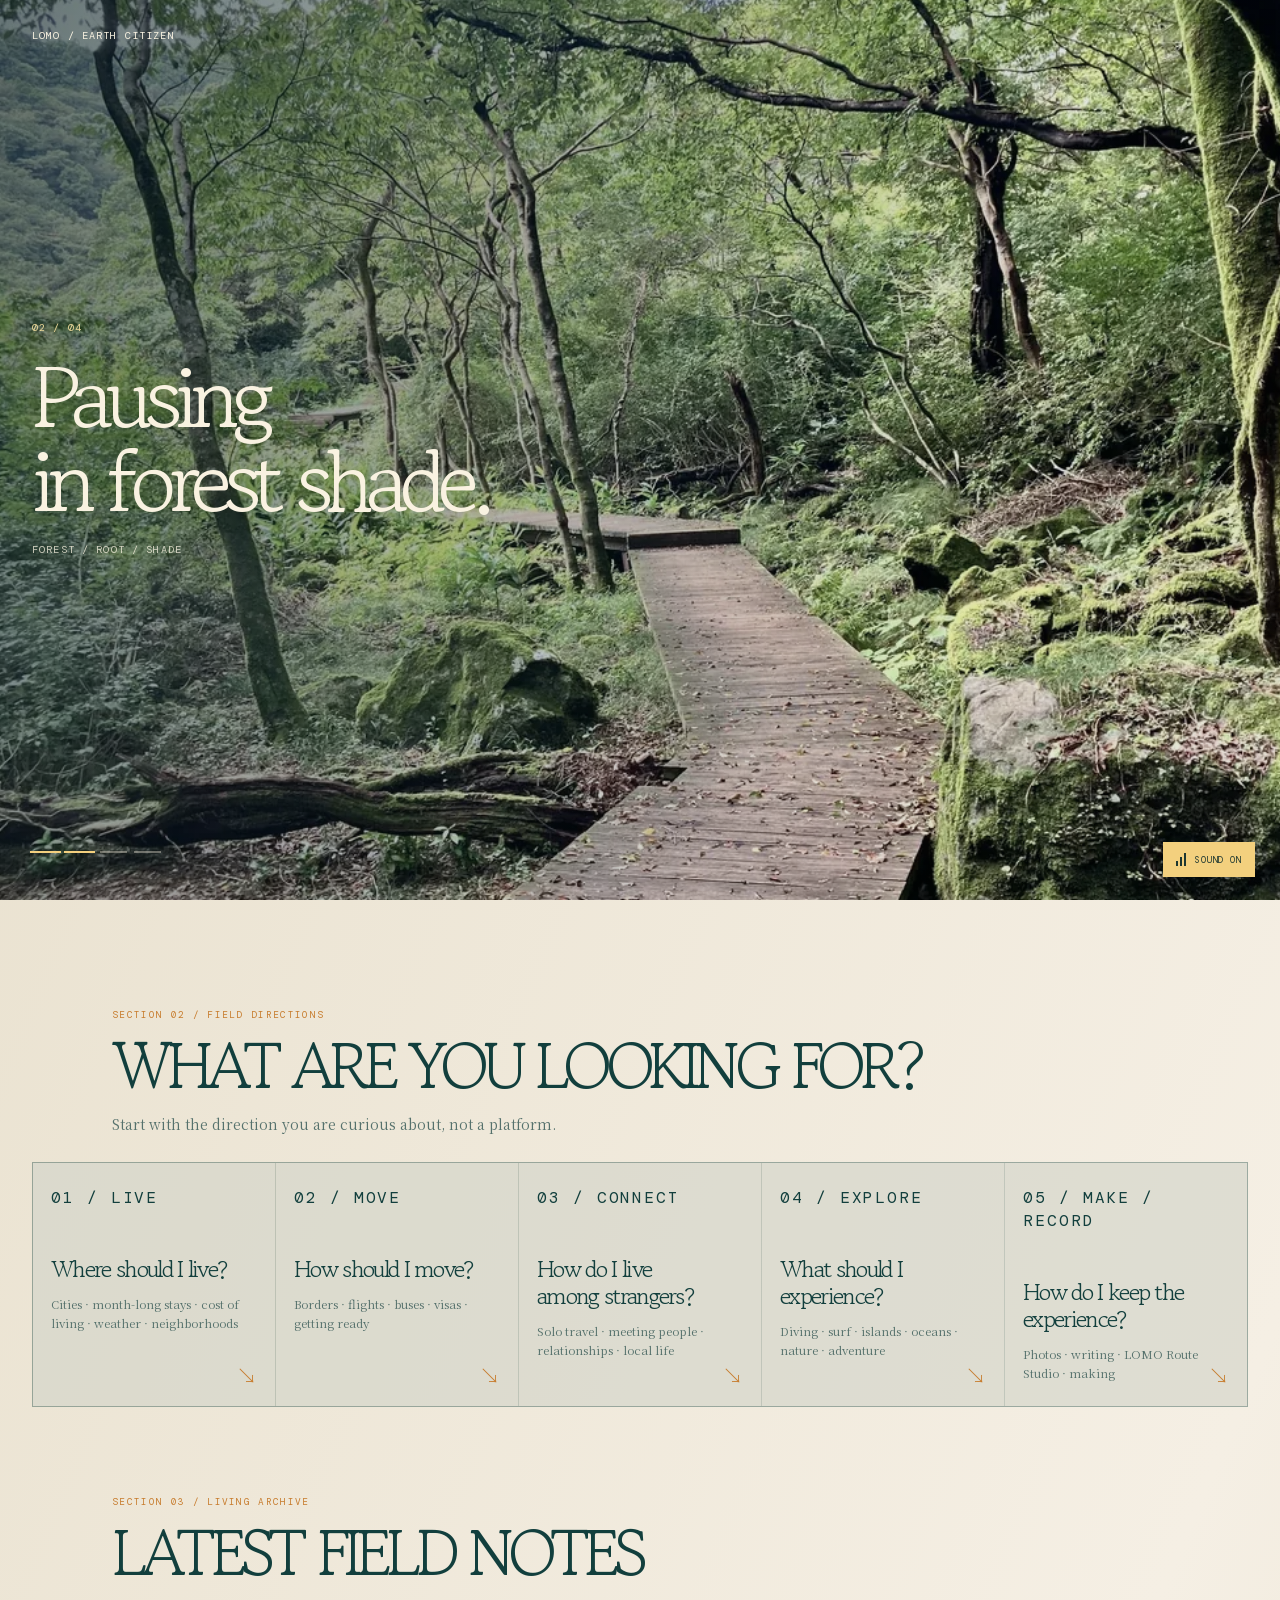
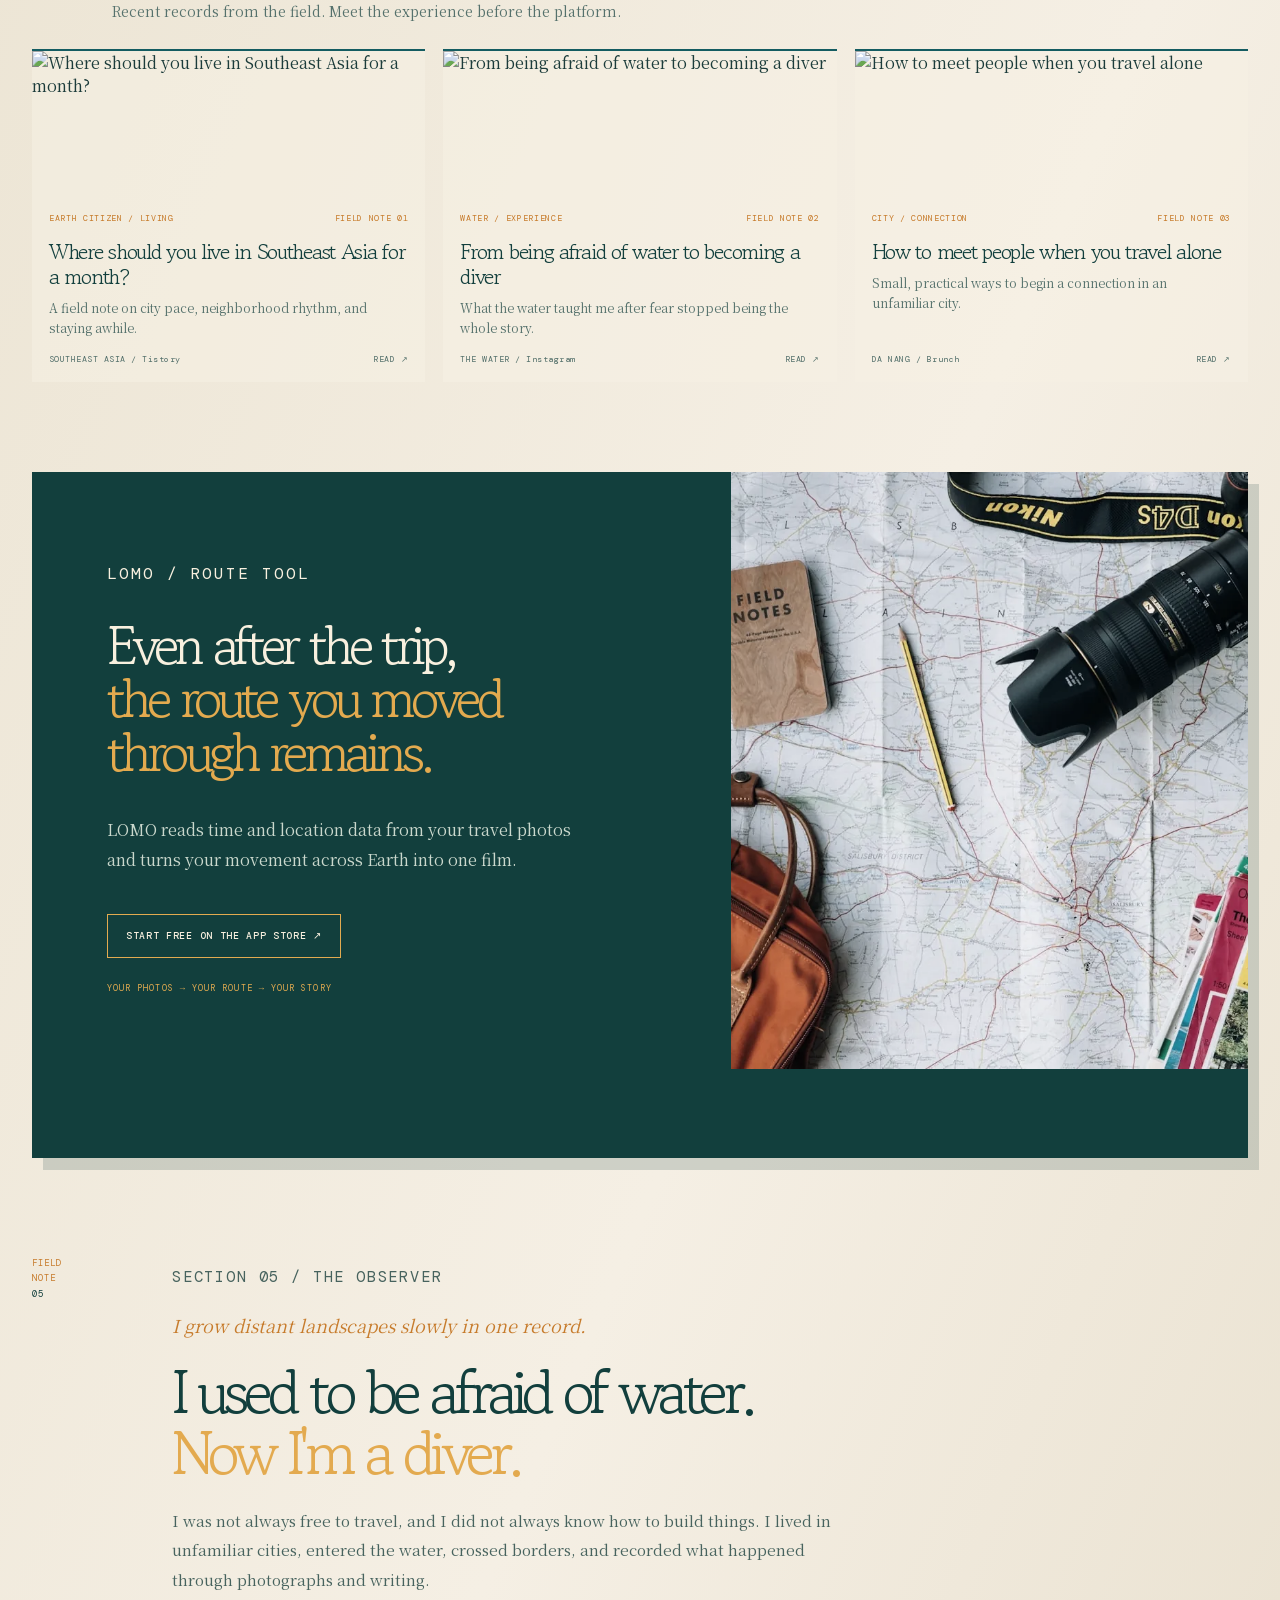
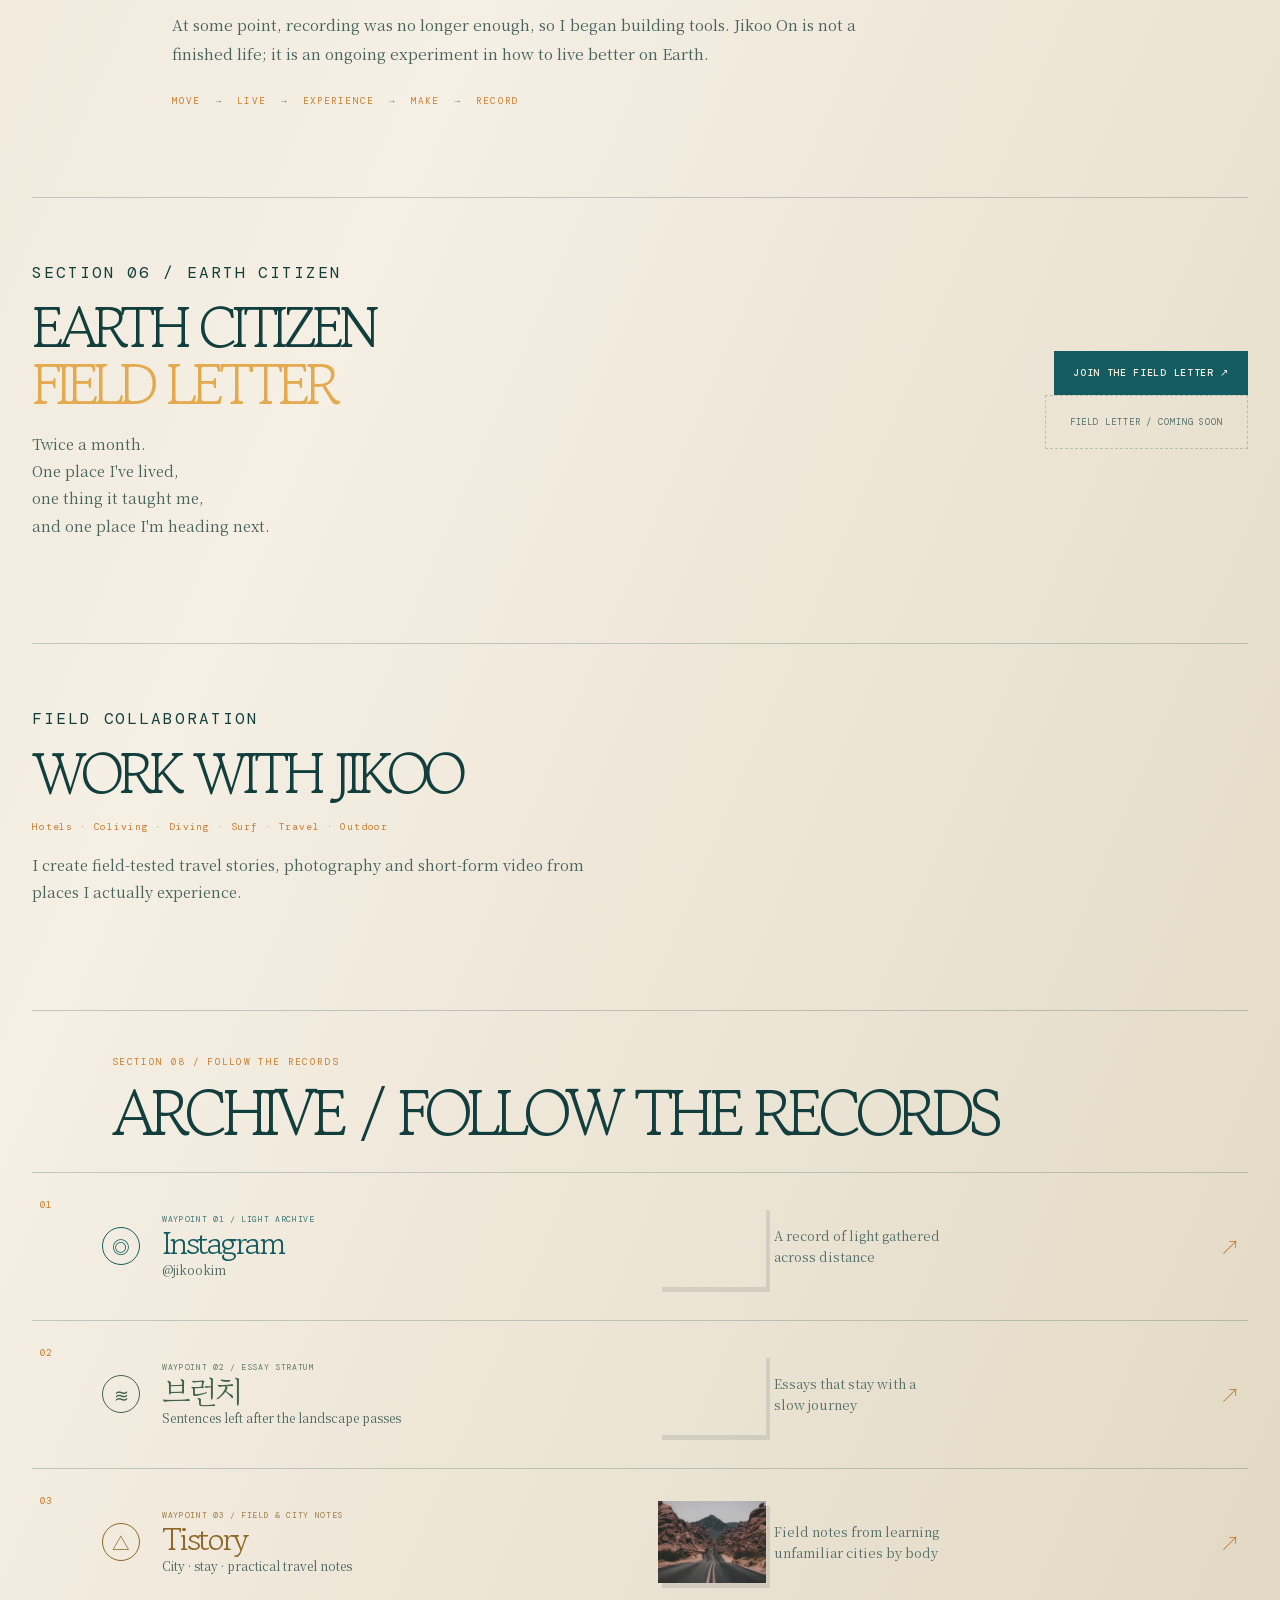
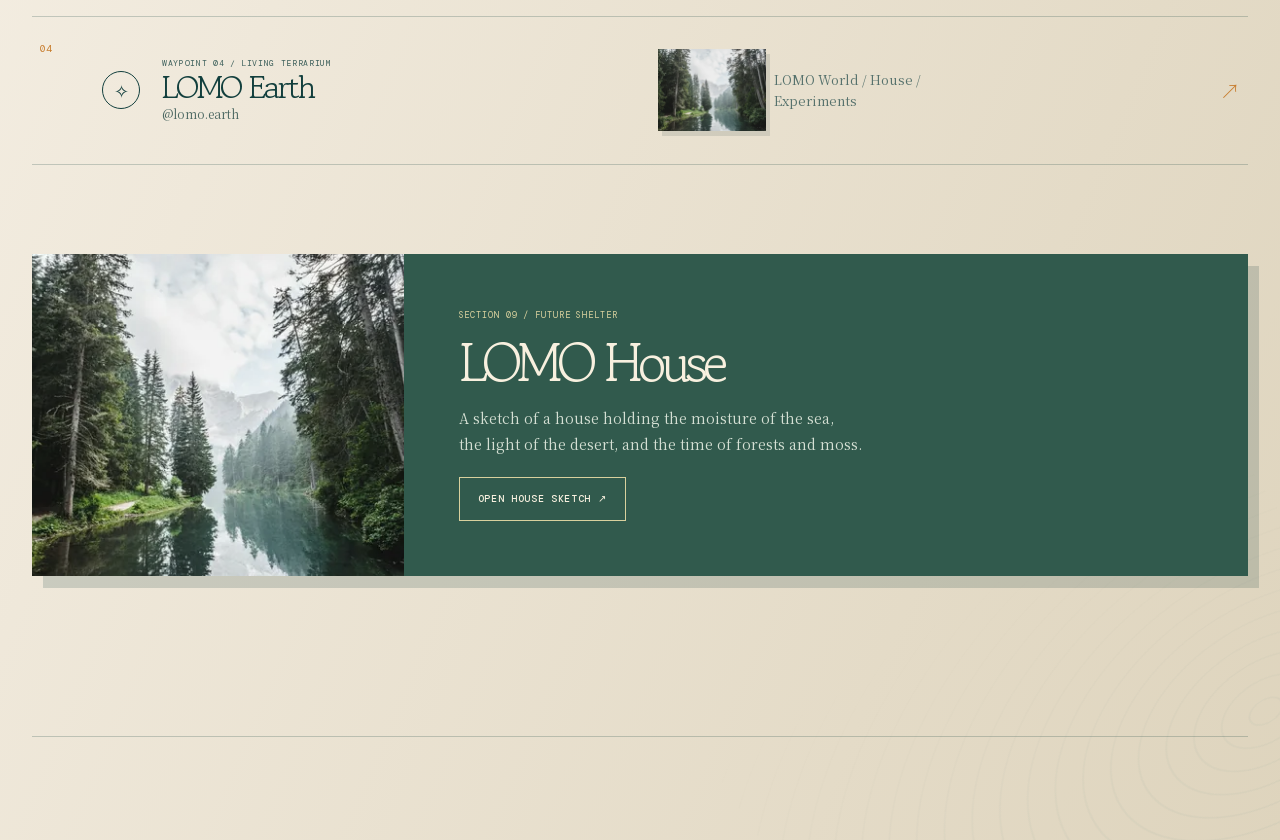
==== commit 3034281d: "Complete GPT specification audit: align Earth Citizen SEO, restore heritage quote, enhance dynamic c" ====
--- a/en/index.html
+++ b/en/index.html
@@ -1,6 +1,3 @@
-<!doctype html>
-<!DOCTYPE html>
-
 <!DOCTYPE html>
 
 <html data-static-lang="en" lang="en">
@@ -245,6 +242,7 @@
 <div class="story-mark">FIELD<br/>NOTE<br/><span>05</span></div>
 <div>
 <p class="eyebrow">SECTION 05 / THE OBSERVER</p>
+<p class="story-bridge" data-i18n="story.bridge">I grow distant landscapes slowly in one record.</p>
 <h2 data-i18n-html="story.title" id="story-title">I used to be afraid of water.<br/><i>Now I'm a diver.</i></h2>
 <p data-i18n="story.body">I was not always free to travel, and I did not always know how to build things. I lived in unfamiliar cities, entered the water, crossed borders, and recorded what happened through photographs and writing.</p>
 <p data-i18n="story.body2">At some point, recording was no longer enough, so I began building tools. Jikoo On is not a finished life; it is an ongoing experiment in how to live better on Earth.</p>
@@ -257,8 +255,11 @@
 <h2 data-i18n-html="letter.title" id="letter-title">EARTH CITIZEN<br/><i>FIELD LETTER</i></h2>
 <p data-i18n-html="letter.body">Twice a month.<br/>One place I've lived,<br/>one thing it taught me,<br/>and one place I'm heading next.</p>
 </div>
-<div class="empty-cta" data-config-key="newsletterUrl">
+<div class="letter-actions">
+<a class="button button-primary" data-config-key="newsletterUrl" data-i18n="letter.cta" data-track="newsletter" hidden="" href="" rel="noreferrer noopener" target="_blank">JOIN THE FIELD LETTER ↗</a>
+<div class="empty-cta" id="newsletter-coming-soon">
 <span data-i18n="letter.comingSoon">FIELD LETTER / COMING SOON</span>
+</div>
 </div>
 </section>
 <section aria-labelledby="work-title" class="work-section section-block wrap">
@@ -269,8 +270,9 @@
 <p data-i18n="work.body">I create field-tested travel stories, photography and short-form video from places I actually experience.</p>
 </div>
 <div class="config-actions">
-<a class="button button-secondary config-link" data-config-key="creatorPortfolioUrl" data-i18n="work.portfolio" data-track="creator-portfolio">VIEW CREATOR PORTFOLIO ↗</a>
-<a class="button button-secondary config-link" data-config-key="collaborationUrl" data-i18n="work.collaboration" data-track="creator-collaboration">COLLABORATION ↗</a>
+<a class="button button-secondary config-link" data-config-key="creatorPortfolioUrl" data-i18n="work.portfolio" data-track="creator-portfolio" hidden="">VIEW CREATOR PORTFOLIO ↗</a>
+<a class="button button-secondary config-link" data-config-key="collaborationUrl" data-i18n="work.collaboration" data-track="creator-collaboration" hidden="">COLLABORATION ↗</a>
+<a class="button button-secondary config-link" data-config-key="businessEmail" data-i18n="work.inquiry" data-track="creator-collaboration" hidden="">CONTACT / INQUIRY ↗</a>
 </div>
 </section>
 <section aria-labelledby="archive-title" class="archive-section section-block wrap" id="archive">
@@ -300,7 +302,7 @@
 <a class="waypoint moss-waypoint" data-sound-theme="moss" data-track="lomo-earth" href="https://www.instagram.com/lomo.earth/" rel="noreferrer noopener" target="_blank">
 <span class="waypoint-number">04</span><span class="waypoint-icon">✧</span>
 <span class="waypoint-title"><small>WAYPOINT 04 / LIVING TERRARIUM</small><b>LOMO Earth</b><em>@lomo.earth</em></span>
-<img alt="A deep forest and moss landscape" class="waypoint-photo moss-photo" data-i18n-alt="image.house" decoding="async" height="800" loading="lazy" sizes="(max-width: 600px) 60px, (max-width: 860px) 90px, 108px" src="../images/moss-480.webp" srcset="../images/moss-240.webp 240w, ../images/moss-480.webp 480w, ../images/moss.webp 1200w" width="1200"/>
+<img alt="A deep forest and moss landscape" class="waypoint-photo moss-photo" data-i18n-alt="image.house" decoding="async" height="800" loading="lazy" sizes="(max-width: 600px) 60px, (max-width: 860px) 90px, 108px" src="../images/moss-480.webp" srcset="../images/moss-480.webp 480w, ../images/moss-720.webp 720w, ../images/moss.webp 1200w" width="1200"/>
 <span class="waypoint-note" data-i18n="archive.lomoEarth">LOMO World / House / Experiments</span><span class="waypoint-arrow">↗</span>
 </a>
 <a class="waypoint config-link" data-config-key="threadsUrl" data-sound-theme="forest" data-track="threads" hidden="" rel="noreferrer noopener" target="_blank">
--- a/styles.min.css
+++ b/styles.min.css
@@ -1 +1 @@
-@font-face{font-family:"DM Mono";font-style:normal;font-weight:400;font-display:swap;src:url("fonts/dm-mono-400.woff2") format("woff2");}@font-face{font-family:"DM Mono";font-style:normal;font-weight:500;font-display:swap;src:url("fonts/dm-mono-500.woff2") format("woff2");}@font-face{font-family:"Gowun Batang";font-style:normal;font-weight:400;font-display:swap;src:url("fonts/gowun-batang-400.woff2") format("woff2");}@font-face{font-family:"Gowun Batang";font-style:normal;font-weight:700;font-display:swap;src:url("fonts/gowun-batang-700.woff2") format("woff2");}@font-face{font-family:"Noto Serif KR";font-style:normal;font-weight:400;font-display:swap;src:url("fonts/noto-serif-kr-400.woff2") format("woff2");}@font-face{font-family:"Noto Serif KR";font-style:normal;font-weight:500;font-display:swap;src:url("fonts/noto-serif-kr-500.woff2") format("woff2");}@font-face{font-family:"Noto Serif KR";font-style:normal;font-weight:600;font-display:swap;src:url("fonts/noto-serif-kr-600.woff2") format("woff2");}html[data-lang="en"] body:not(.i18n-ready){visibility:hidden;}:root{--paper:#e8e0cd;--paper-light:#f6f0e4;--ink:#123f3d;--ink-soft:#55716c;--teal:#145c61;--forest:#42634b;--desert:#bd8134;--moss:#638569;--saffron:#c77c2d;--line:rgba(18,63,61,0.22);--serif:"Noto Serif KR",serif;--display:"Gowun Batang",serif;--mono:"DM Mono",monospace;--ease:cubic-bezier(0.23,1,0.32,1);}*{box-sizing:border-box;}html{scroll-behavior:smooth;}body{margin:0;background:var(--paper);color:var(--ink);font-family:var(--serif);}body.intro-active{overflow:hidden;}a{color:inherit;text-decoration:none;-webkit-tap-highlight-color:transparent;}button{font:inherit;-webkit-tap-highlight-color:transparent;}img{max-width:100%;}.site-shell{position:relative;min-height:100vh;overflow:hidden;background:radial-gradient(circle at 84% 2%,#f8e7be 0,transparent 25rem),linear-gradient(113deg,#e8e0cd 0%,#f5efe4 50%,#ded4bd 100%);}.sound-toggle{position:fixed;z-index:56;right:25px;bottom:23px;display:inline-flex;align-items:center;gap:9px;border:1px solid var(--ink);padding:10px 12px;color:var(--ink);background:rgba(246,240,228,.94);box-shadow:4px 5px 0 rgba(18,63,61,.15);font:.56rem var(--mono);letter-spacing:.1em;cursor:pointer;transition:transform .18s var(--ease),background .25s var(--ease),color .25s var(--ease),border-color .25s var(--ease);}.sound-toggle:hover{transform:translate(-2px,-2px);box-shadow:6px 7px 0 rgba(18,63,61,.18);}.sound-toggle:active{transform:scale(.97);}.sound-toggle:focus-visible{outline:2px solid var(--saffron);outline-offset:3px;}.sound-toggle[aria-pressed="true"]{color:#f8f0df;border-color:var(--teal);background:var(--teal);}.sound-glyph{display:flex;align-items:end;gap:2px;height:13px;}.sound-glyph i{display:block;width:2px;height:5px;background:currentColor;}.sound-glyph i:nth-child(2){height:9px;}.sound-glyph i:nth-child(3){height:13px;}.sound-toggle[aria-pressed="true"] .sound-glyph i{animation:sound-pulse .8s ease-in-out infinite alternate;}.sound-toggle[aria-pressed="true"] .sound-glyph i:nth-child(2){animation-delay:.14s;}.sound-toggle[aria-pressed="true"] .sound-glyph i:nth-child(3){animation-delay:.27s;}.intro-pending .sound-toggle{color:#f9f2e1;border-color:rgba(249,242,225,.65);background:rgba(8,32,30,.3);box-shadow:none;}.intro-pending .sound-toggle[aria-pressed="true"]{border-color:#f3d07e;color:#1c3630;background:#f3d07e;}.ecosystem-intro{position:fixed;z-index:40;inset:0;display:grid;place-items:stretch;overflow:hidden;color:#f9f2e1;background:#155b63;opacity:0;visibility:hidden;transition:opacity .45s var(--ease),visibility .45s var(--ease),background .55s var(--ease);}.ecosystem-intro[hidden]{display:none;}.intro-pending .ecosystem-intro{opacity:1;visibility:visible;}.ecosystem-intro[data-state="leaving"]{opacity:0;visibility:hidden;}.intro-landscape,.intro-shade{position:absolute;inset:-4%;}.intro-landscape{background:center/cover no-repeat;transform:scale(1.08);transition:transform .78s var(--ease),filter .55s var(--ease);animation:intro-breathe 4.1s ease-in-out infinite alternate;}.intro-shade{background:linear-gradient(110deg,rgba(7,31,31,.64),rgba(7,31,31,.1) 68%);transition:background .55s var(--ease);}.ecosystem-intro[data-theme="sea"]{background:#155b63;}.ecosystem-intro[data-theme="sea"] .intro-landscape{background-image:url("images/sea.webp");filter:saturate(.9);}.ecosystem-intro[data-theme="forest"]{background:#42634b;}.ecosystem-intro[data-theme="forest"] .intro-landscape{background-image:url("images/forest.webp");filter:saturate(.72);}.ecosystem-intro[data-theme="desert"]{background:#b97732;}.ecosystem-intro[data-theme="desert"] .intro-landscape{background-image:url("images/desert-wide.webp");filter:saturate(.78);}.ecosystem-intro[data-theme="moss"]{background:#5e8069;}.ecosystem-intro[data-theme="moss"] .intro-landscape{background-image:url("images/moss.webp");filter:saturate(.72);}.ecosystem-intro[data-theme="desert"] .intro-shade{background:linear-gradient(110deg,rgba(74,41,13,.62),rgba(74,41,13,.08) 70%);}.ecosystem-intro[data-theme="moss"] .intro-shade{background:linear-gradient(110deg,rgba(14,45,35,.66),rgba(14,45,35,.1) 67%);}.intro-content{position:relative;z-index:1;display:grid;grid-template-rows:auto 1fr auto;width:min(1360px,calc(100% - 64px));margin:0 auto;padding:29px 0 32px;}.intro-brand,.intro-number,.intro-english,.intro-skip{font-family:var(--mono);letter-spacing:.11em;}.intro-brand{margin:0;font-size:.64rem;}.intro-center{align-self:center;max-width:720px;}.intro-number{display:block;margin-bottom:21px;color:#ead798;font-size:.65rem;}.intro-korean{margin:0;font:400 clamp(3.1rem,6.8vw,7rem)/.96 var(--display);letter-spacing:-.09em;text-shadow:0 2px 24px rgba(0,0,0,.2);}.intro-english{margin:20px 0 0;color:rgba(249,242,225,.8);font-size:.65rem;}.intro-footer{display:flex;align-items:center;justify-content:space-between;}.intro-progress{display:flex;gap:7px;}.intro-progress i{display:block;width:27px;height:2px;background:rgba(249,242,225,.38);transition:background .25s var(--ease),transform .25s var(--ease);}.intro-progress i.is-active{background:#f3d07e;transform:scaleX(1.15);}.intro-skip{border:0;padding:8px 0;color:#f9f2e1;background:transparent;font-size:.61rem;cursor:pointer;}.intro-skip span{color:#f3d07e;font-size:.8rem;}.intro-skip:focus-visible{outline:2px solid #f3d07e;outline-offset:5px;}.site-shell::before{position:fixed;inset:0;z-index:0;pointer-events:none;content:"";opacity:.13;background-image:url("data:image/svg+xml,%3Csvg viewBox='0 0 240 240' xmlns='http://www.w3.org/2000/svg'%3E%3Cfilter id='n'%3E%3CfeTurbulence type='fractalNoise' baseFrequency='.82' numOctaves='4' stitchTiles='stitch'/%3E%3C/filter%3E%3Crect width='100%25' height='100%25' filter='url(%23n)' opacity='.25'/%3E%3C/svg%3E");}.wrap{position:relative;z-index:1;width:min(1360px,calc(100% - 64px));margin-inline:auto;}.site-header{display:flex;align-items:center;justify-content:space-between;padding:27px 0 23px;border-bottom:1px solid var(--line);}.header-tools{display:flex;align-items:center;gap:24px;}.language-switcher{display:inline-flex;align-items:center;gap:7px;color:var(--ink-soft);font:.56rem var(--mono);letter-spacing:.08em;}.language-switcher a{border-bottom:1px solid transparent;padding:3px 0;color:inherit;font:inherit;letter-spacing:inherit;cursor:pointer;}.language-switcher a:hover,.language-switcher a:focus-visible,.language-switcher a[aria-current="page"]{border-color:var(--saffron);color:var(--ink);}.language-switcher a:focus-visible{outline:2px solid var(--saffron);outline-offset:3px;}.brand{display:flex;align-items:center;gap:11px;}.brand-mark{width:36px;color:var(--teal);}.brand span{display:grid;gap:3px;}.brand b,.brand em,.header-climates,.meta-line,.fact-line,.section-heading > p,.climate-index,.route-top,.route-copy small,.waypoint-number,.waypoint-title small,.house-copy small,.site-footer{font-family:var(--mono);}.brand b{font-size:.72rem;letter-spacing:.13em;}.brand em{color:var(--ink-soft);font-size:.5rem;font-style:normal;letter-spacing:.08em;}.header-climates{margin:0;color:var(--ink-soft);font-size:.63rem;letter-spacing:.09em;}.hero{display:grid;grid-template-columns:80px minmax(0,1.15fr) minmax(300px,.7fr);align-items:end;gap:clamp(28px,5vw,94px);padding:clamp(78px,10vw,146px) 0 clamp(96px,12vw,160px);}.origin-rail{display:flex;flex-direction:column;align-self:stretch;align-items:center;gap:12px;padding-top:9px;color:var(--ink-soft);font-family:var(--mono);font-size:.58rem;letter-spacing:.12em;writing-mode:vertical-rl;}.origin-rail i{width:1px;min-height:120px;flex:1;background:linear-gradient(var(--ink),transparent);opacity:.55;}.meta-line{display:flex;justify-content:space-between;color:var(--ink-soft);font-size:.61rem;letter-spacing:.11em;}h1{margin:28px 0 17px;font:400 clamp(3.25rem,6.5vw,6.9rem)/.95 var(--display);letter-spacing:-.09em;}h1 i{color:var(--teal);font-style:normal;}.english-line{margin:0;color:#71817a;font-size:.95rem;font-style:italic;}.rule{width:100%;max-width:535px;height:1px;margin:46px 0 24px;background:var(--line);}.origin-quote{margin:0 0 22px;font:400 clamp(1.7rem,2.45vw,2.55rem)/1.17 var(--display);letter-spacing:-.08em;}.origin-quote strong{color:var(--teal);font-weight:400;}.intro-body{max-width:550px;margin:0;color:#47635e;font-size:.9rem;line-height:2;word-break:keep-all;}.fact-line{display:flex;flex-wrap:wrap;align-items:center;gap:8px;margin-top:31px;color:var(--ink-soft);font-size:.57rem;letter-spacing:.1em;}.fact-line i{width:19px;height:1px;background:var(--teal);}.hero-polaroid{position:relative;margin:0;padding:11px 11px 0;background:var(--paper-light);box-shadow:12px 15px 0 rgba(20,92,97,.13);transform:rotate(2deg);}.hero-polaroid img{display:block;width:100%;aspect-ratio:.87;object-fit:cover;filter:saturate(.75) contrast(.98);}.hero-polaroid figcaption{display:flex;justify-content:space-between;padding:10px 2px 8px;color:var(--ink-soft);font:.5rem var(--mono);letter-spacing:.08em;}.biome-strip{display:grid;grid-template-columns:repeat(4,1fr);margin:0 -11px;color:#f7f0df;font:.4rem var(--mono);letter-spacing:.04em;text-align:center;}.biome-strip span{padding:8px 2px;white-space:nowrap;}.sea{background:var(--teal);}.forest{background:var(--forest);}.desert{background:var(--desert);}.moss{background:var(--moss);}.north{position:absolute;top:-27px;right:12px;display:grid;place-items:center;width:50px;height:50px;border:1px solid var(--teal);border-radius:50%;background:var(--paper-light);color:var(--teal);font:.58rem var(--mono);}.north b{position:absolute;top:7px;z-index:1;font:500 .58rem var(--mono);letter-spacing:.08em;}.north svg{width:31px;height:31px;margin-top:8px;}.waypoints{padding-bottom:clamp(98px,12vw,165px);content-visibility:auto;contain-intrinsic-size:1200px;}.section-heading{margin-left:80px;margin-bottom:27px;}.section-heading > p{margin:0 0 12px;color:var(--saffron);font-size:.59rem;letter-spacing:.14em;}h2{margin:0;font:400 clamp(2.55rem,5vw,4.5rem)/1 var(--display);letter-spacing:-.09em;}.section-heading > span{display:block;margin-top:17px;color:var(--ink-soft);font-size:.87rem;}.climate-index{display:grid;grid-template-columns:repeat(4,1fr);margin:0 0 27px 80px;border-top:1px solid var(--line);border-bottom:1px solid var(--line);}.climate-index span{display:flex;align-items:center;gap:7px;padding:10px 8px;color:var(--ink-soft);font-size:.52rem;letter-spacing:.06em;}.climate-index span + span{border-left:1px solid var(--line);}.citizen-spectrum{display:flex;align-items:center;gap:12px;margin:0 0 31px;padding:11px 0;border-top:1px solid var(--line);border-bottom:1px solid var(--line);color:var(--ink-soft);font:.52rem var(--mono);letter-spacing:.12em;}.citizen-spectrum i{width:18px;height:1px;background:var(--saffron);opacity:.75;}.dot{width:7px;height:7px;border-radius:50%;}.sea-dot{background:var(--teal);}.forest-dot{background:var(--forest);}.desert-dot{background:var(--desert);}.moss-dot{background:var(--moss);}.feature-route{display:block;overflow:hidden;color:#f8f0df;background:var(--ink);box-shadow:11px 12px 0 rgba(18,63,61,.17);transition:transform .22s var(--ease),box-shadow .22s var(--ease);}.feature-route:hover,.house-route:hover{box-shadow:15px 17px 0 rgba(18,63,61,.2);transform:translate(-4px,-4px);}.feature-route:focus-visible,.brand:focus-visible,.site-footer > a:focus-visible{outline:2px solid var(--saffron);outline-offset:4px;}.feature-route:active,.waypoint:active,.house-route:active{transform:scale(.985);}.route-top{display:flex;justify-content:space-between;padding:17px 22px;border-bottom:1px solid rgba(248,240,223,.25);font-size:.57rem;letter-spacing:.1em;}.route-top span:last-child{color:#e3aa4f;}.route-content{display:grid;grid-template-columns:1.18fr .82fr;min-height:330px;}.route-copy{align-self:center;padding:clamp(36px,5vw,67px);}.compass{display:grid;place-items:center;width:42px;height:42px;border:1px solid rgba(248,240,223,.55);border-radius:50%;font-size:1.05rem;}.route-copy small{display:block;margin-top:21px;color:#e2ab50;font-size:.55rem;letter-spacing:.1em;}.route-copy h3,.house-copy h3{margin:13px 0 16px;font:400 clamp(2.4rem,4.3vw,4.5rem)/.85 var(--display);letter-spacing:-.07em;}.route-copy p{margin:0;color:#cad8cd;font-size:.88rem;line-height:1.85;}.route-copy b{display:inline-block;margin-top:28px;padding-bottom:5px;border-bottom:1px solid #e2ab50;color:#e2ab50;font-size:.71rem;font-weight:400;}.route-image{display:block;width:100%;min-height:260px;object-fit:cover;object-position:center;filter:saturate(.74);}.link-list{margin-top:27px;border-top:1px solid var(--line);}.waypoint{position:relative;isolation:isolate;display:grid;grid-template-columns:50px 48px minmax(180px,1.15fr) 108px minmax(150px,1fr) 36px;align-items:center;min-height:148px;gap:12px;padding:21px 8px;overflow:hidden;border-bottom:1px solid var(--line);transition:padding .22s var(--ease),color .22s var(--ease);}.waypoint::before{position:absolute;z-index:-1;inset:0;content:"";opacity:0;background:var(--biome-wash);transition:opacity .3s var(--ease);}.waypoint > *{position:relative;z-index:1;}.waypoint:hover::before,.waypoint:focus-visible::before{opacity:1;}.waypoint:hover{padding-right:21px;padding-left:18px;}.waypoint:focus-visible{outline:2px solid var(--saffron);outline-offset:-2px;}.waypoint-number{align-self:start;padding-top:4px;color:var(--saffron);font-size:.62rem;}.waypoint-icon{display:grid;place-items:center;width:38px;height:38px;border:1px solid currentColor;border-radius:50%;font-size:1.1rem;}.sea-waypoint{--biome-wash:linear-gradient(90deg,rgba(20,92,97,.17),rgba(210,236,229,.46));color:var(--teal);}.forest-waypoint{--biome-wash:linear-gradient(90deg,rgba(66,99,75,.18),rgba(224,234,212,.5));color:var(--forest);}.desert-waypoint{--biome-wash:linear-gradient(90deg,rgba(189,129,52,.2),rgba(250,233,194,.54));color:#8e6627;}.waypoint-title{display:grid;gap:2px;}.waypoint-title small{color:currentColor;font-size:.51rem;letter-spacing:.08em;opacity:.78;}.waypoint-title b{font:400 clamp(1.65rem,2.5vw,2.3rem)/1 var(--display);letter-spacing:-.07em;}.waypoint-title em{color:#4b6761;font-size:.75rem;font-style:normal;}.waypoint-photo{display:block;width:108px;height:82px;object-fit:cover;object-position:center;filter:saturate(.65) contrast(.95);box-shadow:4px 5px 0 rgba(18,63,61,.12);transform:translateX(4px);transition:filter .28s var(--ease),transform .28s var(--ease),box-shadow .28s var(--ease);}.waypoint:hover .waypoint-photo,.waypoint:focus-visible .waypoint-photo{filter:saturate(1) contrast(1.03);box-shadow:7px 8px 0 rgba(18,63,61,.16);transform:translateX(0) scale(1.04);}.waypoint-note{max-width:175px;color:#55716c;font-size:.81rem;line-height:1.65;word-break:keep-all;}.waypoint-arrow{justify-self:end;color:var(--saffron);font-size:1.25rem;transition:transform .18s var(--ease);}.waypoint:hover .waypoint-arrow{transform:translate(4px,-4px);}.house-route{width:100%;border:0;display:grid;grid-template-columns:220px 1fr 64px;align-items:center;gap:27px;margin-top:39px;padding:14px;color:var(--paper-light);background:#315a4d;box-shadow:10px 10px 0 rgba(49,90,77,.17);text-align:left;cursor:pointer;transition:transform .22s var(--ease),box-shadow .22s var(--ease),background .22s var(--ease);}.house-route:hover,.house-route:focus-visible{background:#244d42;}.house-route:focus-visible{outline:2px solid var(--saffron);outline-offset:3px;}.house-photo{display:block;width:100%;height:175px;object-fit:cover;object-position:center;filter:saturate(.76);transition:transform .35s var(--ease),filter .35s var(--ease);}.house-route:hover .house-photo,.house-route:focus-visible .house-photo{filter:saturate(1);transform:scale(1.025);}.house-copy small{color:#d9d19e;font:.56rem var(--mono);letter-spacing:.1em;}.house-copy h3{margin:16px 0 10px;font-size:clamp(2rem,3.4vw,3.25rem);}.house-copy p{margin:0;color:#d5e0d4;font-size:.84rem;line-height:1.8;}.house-arrow{justify-self:end;padding-right:12px;color:#e3aa4f;font:.57rem var(--mono);letter-spacing:.08em;}.modal-backdrop{position:fixed;z-index:20;inset:0;display:grid;place-items:center;padding:24px;background:rgba(11,36,34,.67);opacity:0;backdrop-filter:blur(0);transition:opacity .26s var(--ease),backdrop-filter .26s var(--ease);}.modal-backdrop[data-state="open"]{opacity:1;backdrop-filter:blur(7px);}.modal-backdrop[hidden]{display:none;}.modal-open{overflow:hidden;}.house-modal{position:relative;display:grid;grid-template-columns:minmax(260px,.78fr) minmax(0,1.02fr);width:min(950px,100%);max-height:min(760px,calc(100vh - 48px));overflow:auto;color:var(--ink);background:var(--paper-light);box-shadow:16px 18px 0 rgba(0,0,0,.2);opacity:0;transform:translateY(16px) scale(.985);transition:opacity .3s var(--ease),transform .3s var(--ease);}.modal-backdrop[data-state="open"] .house-modal{opacity:1;transform:translateY(0) scale(1);}.modal-close{position:absolute;z-index:2;top:15px;right:16px;display:flex;align-items:center;gap:7px;border:0;border-bottom:1px solid var(--ink);padding:4px 0;color:var(--ink);background:transparent;font:.62rem var(--mono);letter-spacing:.08em;cursor:pointer;}.modal-close span{font:1.25rem/1 var(--display);}.modal-close:focus-visible{outline:2px solid var(--saffron);outline-offset:4px;}.modal-image{display:block;width:100%;min-height:590px;object-fit:cover;object-position:center;filter:saturate(.75);}.modal-content{align-self:center;padding:clamp(42px,6vw,73px) clamp(28px,6vw,70px);}.modal-kicker{margin:0 0 14px;color:var(--saffron);font:.58rem var(--mono);letter-spacing:.12em;}.modal-content h2{font-size:clamp(2.45rem,4.5vw,4.2rem);}.modal-content h2 i{color:var(--teal);font-style:normal;}.modal-lead{margin:27px 0 15px;color:var(--ink);font-size:1rem;line-height:1.85;word-break:keep-all;}.modal-body{margin:0;color:var(--ink-soft);font-size:.87rem;line-height:1.9;word-break:keep-all;}.modal-biomes{display:grid;grid-template-columns:repeat(2,1fr);margin:30px 0;border:1px solid var(--line);}.modal-biomes span{padding:13px 11px;color:#f9f2e1;font:.58rem/1.5 var(--mono);letter-spacing:.07em;}.modal-biomes b{color:inherit;font:.74rem var(--serif);letter-spacing:0;}.modal-outbound{display:inline-block;padding-bottom:5px;border-bottom:1px solid var(--saffron);color:var(--saffron);font-size:.78rem;}.site-footer{content-visibility:auto;contain-intrinsic-size:140px;display:grid;grid-template-columns:1fr auto 1fr;align-items:end;padding:30px 0 34px;border-top:1px solid var(--line);color:var(--ink-soft);font-size:.57rem;letter-spacing:.08em;}.specimen-tray p{margin:0 0 9px;color:var(--teal);font-size:.54rem;}.specimen-tray span{display:inline-grid;place-items:center;width:33px;height:18px;margin-right:4px;color:var(--ink);font-size:.43rem;}.salt{border:1px solid #9eb8b2;background:#e8f1e6;}.sap{border:1px solid #5c734d;background:#a6b77b;}.sand{border:1px solid #b89151;background:#e9c983;}.moss-specimen{border:1px solid #315a4d;background:#79967d;}.site-footer > p{margin:0;}.site-footer > a{justify-self:end;border-bottom:1px solid transparent;}.site-footer > a:hover{border-color:var(--saffron);}.contour{position:absolute;z-index:0;width:48vw;height:46vw;min-height:380px;opacity:.24;pointer-events:none;background:repeating-radial-gradient(ellipse at 20% 50%,transparent 0 17px,rgba(20,92,97,.27) 18px 19px,transparent 20px 31px);mask-image:linear-gradient(to bottom,black,transparent);}.contour--top{top:145px;right:-18vw;transform:rotate(-17deg);}.contour--bottom{right:-11vw;bottom:-21vw;transform:rotate(146deg);}@media (prefers-reduced-motion:no-preference){.hero-copy,.hero-polaroid,.waypoints{animation:rise .7s var(--ease) both;}.hero-polaroid{animation-delay:.09s;}.waypoints{animation-delay:.16s;}.contour--top{animation:drift 18s ease-in-out infinite alternate;}}@keyframes rise{from{opacity:0;transform:translateY(12px);}to{opacity:1;transform:translateY(0);}}@keyframes drift{to{transform:translate(-9px,5px) rotate(-17deg);}}@keyframes intro-breathe{to{transform:scale(1.16) translate(-1.3%,.8%);}}@keyframes sound-pulse{to{transform:scaleY(.52);opacity:.62;}}@media (max-width:860px){.hero{grid-template-columns:44px minmax(0,1fr);}.hero-polaroid{grid-column:2;width:min(390px,79%);justify-self:end;margin-top:10px;}.section-heading,.climate-index{margin-left:44px;}.route-content{grid-template-columns:1.18fr .72fr;}.route-copy{padding:37px;}.waypoint{grid-template-columns:40px 45px minmax(150px,1fr) 90px 38px;}.waypoint-photo{width:90px;height:72px;}.waypoint-note{display:none;}.house-modal{grid-template-columns:.7fr 1fr;}}@media (max-width:600px){.sound-toggle{right:14px;bottom:14px;padding:9px 10px;font-size:.49rem;}.intro-content{width:min(100% - 38px,540px);padding:21px 0 24px;}.intro-brand{font-size:.55rem;}.intro-korean{font-size:clamp(3rem,14vw,4.8rem);}.intro-progress i{width:20px;}.wrap{width:min(100% - 38px,540px);}.site-header{padding:19px 0 17px;}.header-climates{display:none;}.header-tools{width:auto;justify-content:flex-end;}.language-switcher{font-size:.53rem;}.hero{grid-template-columns:1fr;gap:33px;padding:58px 0 90px;}.origin-rail{display:none;}.meta-line{font-size:.5rem;}.meta-line span:last-child{text-align:right;}h1{margin-top:22px;font-size:clamp(3rem,14vw,4.6rem);}.english-line{font-size:.83rem;}.rule{margin:35px 0 20px;}.origin-quote{font-size:1.78rem;}.intro-body{font-size:.83rem;line-height:1.86;}.fact-line{font-size:.46rem;gap:6px;}.fact-line i{width:12px;}.hero-polaroid{grid-column:1;width:min(88%,370px);margin-top:0;}.biome-strip{font-size:.32rem;}.section-heading{margin-left:0;margin-bottom:25px;}.section-heading > span{font-size:.8rem;line-height:1.6;}h2{font-size:3.15rem;}.climate-index{grid-template-columns:repeat(2,1fr);margin:0 0 20px;}.citizen-spectrum{flex-wrap:wrap;gap:8px;margin-bottom:24px;font-size:.46rem;}.citizen-spectrum i{width:10px;}.climate-index span{padding:9px 5px;font-size:.45rem;}.climate-index span:nth-child(3){border-left:0;border-top:1px solid var(--line);}.climate-index span:nth-child(4){border-top:1px solid var(--line);}.route-content{grid-template-columns:1fr;}.route-copy{padding:36px 25px 31px;}.route-copy h3{font-size:3.12rem;}.route-image{min-height:135px;}.route-top{padding:15px;font-size:.46rem;}.waypoint{grid-template-columns:27px 39px minmax(0,1fr) 62px 21px;min-height:124px;gap:7px;padding:19px 0;}.waypoint:hover{padding-inline:7px;}.waypoint-title b{font-size:1.65rem;}.waypoint-title em{font-size:.61rem;}.waypoint-title small{font-size:.42rem;}.waypoint-photo{width:60px;height:69px;}.house-route{grid-template-columns:1fr 46px;gap:10px;padding:10px;}.house-photo{grid-column:1/-1;height:155px;}.house-copy{grid-column:1;padding:9px 7px 12px;}.house-copy h3{font-size:2.2rem;}.house-copy p{font-size:.75rem;}.house-arrow{grid-column:2;grid-row:2;padding-right:7px;}.site-footer{grid-template-columns:1fr;gap:15px;padding-top:23px;}.site-footer > a{justify-self:start;}.contour--top{top:315px;width:110vw;right:-55vw;}.modal-backdrop{padding:13px;}.house-modal{grid-template-columns:1fr;max-height:calc(100vh - 26px);}.modal-image{min-height:180px;}.modal-content{padding:35px 24px 37px;}.modal-content h2{font-size:2.8rem;}.modal-lead{margin-top:20px;font-size:.92rem;}.modal-body{font-size:.81rem;}.modal-close{top:12px;right:14px;}.modal-biomes{margin:24px 0;}}@media (prefers-reduced-motion:reduce){*,*::before,*::after{scroll-behavior:auto !important;animation-duration:.01ms !important;animation-iteration-count:1 !important;transition-duration:.01ms !important;}.ecosystem-intro{display:none !important;}}.eyebrow,.card-index,.geo-line,.story-flow,.work-tags,.empty-cta,.route-feature-copy small{font-family:var(--mono);letter-spacing:.12em;}.section-block{padding-bottom:clamp(50px,7vw,90px);}.hero-new{grid-template-columns:minmax(0,1.2fr) minmax(300px,.62fr);align-items:center;}.hero-new h1{max-width:780px;font-size:clamp(2.8rem,5.8vw,5.8rem);line-height:1.02;}.hero-lead{max-width:650px;margin:24px 0 0;color:#47635e;font-size:1rem;line-height:1.85;word-break:keep-all;}.hero-lead-secondary{margin-top:4px;}.hero-actions{display:flex;flex-wrap:wrap;gap:11px;margin-top:26px;}.button{display:inline-flex;align-items:center;justify-content:center;min-height:44px;padding:12px 18px;border:1px solid currentColor;font:500 .61rem var(--mono);letter-spacing:.07em;transition:transform .18s var(--ease),background .2s var(--ease),color .2s var(--ease);cursor:pointer;text-decoration:none;}.button:hover{transform:translate(-2px,-2px);}.button:active{transform:scale(.97);}.button:focus-visible,.config-link:focus-visible{outline:2px solid var(--saffron);outline-offset:4px;}.button-primary{color:#f7f0df;background:var(--teal);border-color:var(--teal);}.button-primary:hover{background:#0f4a4e;border-color:#0f4a4e;color:#fff;}.button-secondary{color:var(--ink);background:transparent;}.button-secondary:hover{color:#f7f0df;background:var(--ink);}.geo-line{margin:24px 0 0;color:var(--ink-soft);font-size:.53rem;line-height:1.7;}.hero-new .origin-quote{margin-top:28px;}.section-heading{margin-bottom:28px;}.explore-grid{display:grid;grid-template-columns:repeat(5,1fr);gap:1px;background:var(--line);border:1px solid var(--line);}.explore-card{position:relative;min-height:230px;padding:22px 18px;color:var(--ink);background:rgba(246,240,228,.54);transition:transform .22s var(--ease),color .22s var(--ease),background .22s var(--ease);overflow:hidden;text-decoration:none;}.explore-card:hover,.explore-card:focus-visible{z-index:1;color:#f7f0df;transform:translateY(-5px);background:var(--ink);outline:none;}.explore-card h3{max-width:180px;margin:48px 0 12px;font:400 1.5rem/1.12 var(--display);letter-spacing:-.07em;}.explore-card p{margin:0;color:var(--ink-soft);font-size:.73rem;line-height:1.65;}.explore-card:hover p,.explore-card:focus-visible p{color:#d5e0d4;}.card-arrow{position:absolute;right:18px;bottom:17px;color:var(--saffron);font-size:1.3rem;}.field-notes-grid{display:grid;grid-template-columns:repeat(3,1fr);gap:18px;}.field-note{display:flex;flex-direction:column;min-height:315px;border-top:2px solid var(--teal);background:rgba(246,240,228,.55);transition:transform .22s var(--ease),box-shadow .22s var(--ease);text-decoration:none;color:inherit;}.field-note:hover{transform:translateY(-5px);box-shadow:8px 10px 0 rgba(18,63,61,.12);}.field-note-image{width:100%;height:145px;object-fit:cover;filter:saturate(.72);}.field-note-copy{display:flex;flex:1;flex-direction:column;padding:17px;}.field-note-meta{display:flex;justify-content:space-between;color:var(--saffron);font:.52rem var(--mono);letter-spacing:.08em;}.field-note h3{margin:16px 0 8px;font:400 1.35rem/1.15 var(--display);letter-spacing:-.06em;color:var(--ink);}.field-note p{margin:0;color:var(--ink-soft);font-size:.76rem;line-height:1.65;}.field-note-footer{display:flex;justify-content:space-between;margin-top:auto;padding-top:16px;color:var(--ink-soft);font:.52rem var(--mono);letter-spacing:.06em;}.route-feature{display:grid;grid-template-columns:1.15fr .85fr;align-items:stretch;overflow:hidden;color:#f8f0df;background:var(--ink);box-shadow:11px 12px 0 rgba(18,63,61,.17);margin-bottom:clamp(50px,7vw,90px);}.route-feature-copy{display:flex;flex-direction:column;align-items:flex-start;justify-content:center;padding:clamp(35px,6vw,75px);}.route-feature h2{margin:18px 0 20px;font-size:clamp(2.4rem,4.2vw,4.6rem);}.route-feature h2 i,.story-section h2 i,.letter-section h2 i,.future-house h2 i{color:#e3aa4f;font-style:normal;}.route-feature-copy > p:not(.eyebrow){max-width:480px;color:#cad8cd;line-height:1.9;}.button-route{margin-top:22px;color:#f8f0df;border-color:#e2ab50;}.button-route:hover{color:var(--ink);background:#e2ab50;}.route-feature-copy small{margin-top:24px;color:#e2ab50;font-size:.55rem;}.route-feature > img{width:100%;height:100%;min-height:380px;object-fit:cover;filter:saturate(.72);}.story-section{display:grid;grid-template-columns:100px minmax(0,750px);gap:40px;}.story-mark{padding-top:8px;color:var(--saffron);font:.57rem/1.7 var(--mono);letter-spacing:.11em;}.story-mark span{color:var(--ink);}.story-section h2{margin:18px 0 22px;font-size:clamp(2.5rem,4.8vw,4.8rem);}.story-section p{max-width:690px;color:#47635e;font-size:.95rem;line-height:1.95;word-break:keep-all;}.story-flow{margin-top:26px;color:var(--saffron);font-size:.58rem;}.story-flow i{padding:0 8px;color:var(--ink-soft);font-style:normal;}.letter-section,.work-section{display:grid;grid-template-columns:1fr 1fr;gap:40px;align-items:center;border-top:1px solid var(--line);padding-top:48px;}.letter-section h2,.work-section h2{margin:16px 0;font-size:clamp(2.4rem,4.5vw,4.5rem);}.letter-section p:not(.eyebrow),.work-section p:not(.eyebrow){color:#47635e;font-size:.92rem;line-height:1.85;}.empty-cta{justify-self:end;padding:20px 24px;border:1px dashed var(--line);color:var(--ink-soft);font-size:.56rem;letter-spacing:.1em;}.work-tags{color:var(--saffron) !important;font-size:.59rem !important;letter-spacing:.09em;}.config-actions{display:flex;flex-wrap:wrap;justify-content:flex-end;gap:10px;}.config-link[hidden],.empty-cta[hidden]{display:none;}.archive-section{border-top:1px solid var(--line);padding-top:45px;}.future-house{display:grid;grid-template-columns:minmax(220px,.44fr) 1fr;align-items:stretch;overflow:hidden;background:#315a4d;box-shadow:11px 12px 0 rgba(18,63,61,.17);margin-bottom:clamp(40px,6vw,70px);}.future-house .house-photo{width:100%;height:100%;min-height:300px;object-fit:cover;filter:saturate(.76);}.future-house .house-copy{display:flex;flex-direction:column;align-items:flex-start;justify-content:center;padding:clamp(30px,5vw,55px);color:#f8f0df;}.future-house .house-copy small{color:#d9d19e;font-size:.56rem;}.future-house .house-copy h2{margin:14px 0 16px;font-size:clamp(2.4rem,4.2vw,4.4rem);color:#f8f0df;}.future-house .house-copy p{max-width:520px;color:#d5e0d4;font-size:.88rem;line-height:1.85;}.button-house{margin-top:20px;color:#f8f0df;border-color:#d9d19e;background:transparent;}.button-house:hover{color:var(--ink);background:#d9d19e;}@media (max-width:860px){.hero-new{grid-template-columns:minmax(0,1fr) 280px;gap:28px;}.explore-grid{grid-template-columns:repeat(3,1fr);}.field-notes-grid{grid-template-columns:repeat(2,1fr);}.route-feature{grid-template-columns:1fr .75fr;}.story-section{grid-template-columns:60px minmax(0,1fr);}.letter-section,.work-section{gap:25px;}.future-house{grid-template-columns:1fr .9fr;}}@media (max-width:600px){.hero-new{grid-template-columns:1fr;padding-top:45px;gap:24px;}.hero-new .hero-polaroid{grid-column:1;order:2;width:min(88%,340px);}.hero-lead{font-size:.9rem;line-height:1.8;}.hero-actions{display:grid;grid-template-columns:1fr;}.button{width:100%;font-size:.56rem;}.geo-line{font-size:.43rem;}.explore-grid,.field-notes-grid{grid-template-columns:1fr;}.explore-card{min-height:160px;}.explore-card h3{margin-top:32px;}.field-note{min-height:280px;}.route-feature{grid-template-columns:1fr;margin-bottom:65px;}.route-feature > img{min-height:190px;max-height:230px;order:-1;}.route-feature h2{font-size:2.6rem;}.story-section{grid-template-columns:1fr;gap:15px;}.story-mark{display:none;}.story-section p{font-size:.86rem;}.story-flow{line-height:2;}.letter-section,.work-section{grid-template-columns:1fr;padding-top:32px;gap:20px;}.empty-cta,.config-actions{justify-self:start;justify-content:flex-start;}.future-house{grid-template-columns:1fr;}.future-house .house-photo{min-height:180px;max-height:220px;order:-1;}.future-house .house-copy{padding:32px 24px;}}+@font-face{font-family:"DM Mono";font-style:normal;font-weight:400;font-display:swap;src:url("fonts/dm-mono-400.woff2") format("woff2")}@font-face{font-family:"DM Mono";font-style:normal;font-weight:500;font-display:swap;src:url("fonts/dm-mono-500.woff2") format("woff2")}@font-face{font-family:"Gowun Batang";font-style:normal;font-weight:400;font-display:swap;src:url("fonts/gowun-batang-400.woff2") format("woff2")}@font-face{font-family:"Gowun Batang";font-style:normal;font-weight:700;font-display:swap;src:url("fonts/gowun-batang-700.woff2") format("woff2")}@font-face{font-family:"Noto Serif KR";font-style:normal;font-weight:400;font-display:swap;src:url("fonts/noto-serif-kr-400.woff2") format("woff2")}@font-face{font-family:"Noto Serif KR";font-style:normal;font-weight:500;font-display:swap;src:url("fonts/noto-serif-kr-500.woff2") format("woff2")}@font-face{font-family:"Noto Serif KR";font-style:normal;font-weight:600;font-display:swap;src:url("fonts/noto-serif-kr-600.woff2") format("woff2")}html[data-lang="en"] body:not(.i18n-ready){visibility:hidden}:root{--paper:#e8e0cd;--paper-light:#f6f0e4;--ink:#123f3d;--ink-soft:#55716c;--teal:#145c61;--forest:#42634b;--desert:#bd8134;--moss:#638569;--saffron:#c77c2d;--line:rgba(18,63,61,0.22);--serif:"Noto Serif KR",serif;--display:"Gowun Batang",serif;--mono:"DM Mono",monospace;--ease:cubic-bezier(0.23,1,0.32,1)}*{box-sizing:border-box}html{scroll-behavior:smooth}body{margin:0;background:var(--paper);color:var(--ink);font-family:var(--serif)}body.intro-active{overflow:hidden}a{color:inherit;text-decoration:none;-webkit-tap-highlight-color:transparent}button{font:inherit;-webkit-tap-highlight-color:transparent}img{max-width:100%}.site-shell{position:relative;min-height:100vh;overflow:hidden;background:radial-gradient(circle at 84% 2%,#f8e7be 0,transparent 25rem),linear-gradient(113deg,#e8e0cd 0%,#f5efe4 50%,#ded4bd 100%)}.sound-toggle{position:fixed;z-index:56;right:25px;bottom:23px;display:inline-flex;align-items:center;gap:9px;border:1px solid var(--ink);padding:10px 12px;color:var(--ink);background:rgba(246,240,228,.94);box-shadow:4px 5px 0 rgba(18,63,61,.15);font:.56rem var(--mono);letter-spacing:.1em;cursor:pointer;transition:transform .18s var(--ease),background .25s var(--ease),color .25s var(--ease),border-color .25s var(--ease)}.sound-toggle:hover{transform:translate(-2px,-2px);box-shadow:6px 7px 0 rgba(18,63,61,.18)}.sound-toggle:active{transform:scale(.97)}.sound-toggle:focus-visible{outline:2px solid var(--saffron);outline-offset:3px}.sound-toggle[aria-pressed="true"]{color:#f8f0df;border-color:var(--teal);background:var(--teal)}.sound-glyph{display:flex;align-items:end;gap:2px;height:13px}.sound-glyph i{display:block;width:2px;height:5px;background:currentColor}.sound-glyph i:nth-child(2){height:9px}.sound-glyph i:nth-child(3){height:13px}.sound-toggle[aria-pressed="true"] .sound-glyph i{animation:sound-pulse .8s ease-in-out infinite alternate}.sound-toggle[aria-pressed="true"] .sound-glyph i:nth-child(2){animation-delay:.14s}.sound-toggle[aria-pressed="true"] .sound-glyph i:nth-child(3){animation-delay:.27s}.intro-pending .sound-toggle{color:#f9f2e1;border-color:rgba(249,242,225,.65);background:rgba(8,32,30,.3);box-shadow:none}.intro-pending .sound-toggle[aria-pressed="true"]{border-color:#f3d07e;color:#1c3630;background:#f3d07e}.ecosystem-intro{position:fixed;z-index:40;inset:0;display:grid;place-items:stretch;overflow:hidden;color:#f9f2e1;background:#155b63;opacity:0;visibility:hidden;transition:opacity .45s var(--ease),visibility .45s var(--ease),background .55s var(--ease)}.ecosystem-intro[hidden]{display:none}.intro-pending .ecosystem-intro{opacity:1;visibility:visible}.ecosystem-intro[data-state="leaving"]{opacity:0;visibility:hidden}.intro-landscape,.intro-shade{position:absolute;inset:-4%}.intro-landscape{background:center/cover no-repeat;transform:scale(1.08);transition:transform .78s var(--ease),filter .55s var(--ease);animation:intro-breathe 4.1s ease-in-out infinite alternate}.intro-shade{background:linear-gradient(110deg,rgba(7,31,31,.64),rgba(7,31,31,.1) 68%);transition:background .55s var(--ease)}.ecosystem-intro[data-theme="sea"]{background:#155b63}.ecosystem-intro[data-theme="sea"] .intro-landscape{background-image:url("images/sea.webp");filter:saturate(.9)}.ecosystem-intro[data-theme="forest"]{background:#42634b}.ecosystem-intro[data-theme="forest"] .intro-landscape{background-image:url("images/forest.webp");filter:saturate(.72)}.ecosystem-intro[data-theme="desert"]{background:#b97732}.ecosystem-intro[data-theme="desert"] .intro-landscape{background-image:url("images/desert-wide.webp");filter:saturate(.78)}.ecosystem-intro[data-theme="moss"]{background:#5e8069}.ecosystem-intro[data-theme="moss"] .intro-landscape{background-image:url("images/moss.webp");filter:saturate(.72)}.ecosystem-intro[data-theme="desert"] .intro-shade{background:linear-gradient(110deg,rgba(74,41,13,.62),rgba(74,41,13,.08) 70%)}.ecosystem-intro[data-theme="moss"] .intro-shade{background:linear-gradient(110deg,rgba(14,45,35,.66),rgba(14,45,35,.1) 67%)}.intro-content{position:relative;z-index:1;display:grid;grid-template-rows:auto 1fr auto;width:min(1360px,calc(100% - 64px));margin:0 auto;padding:29px 0 32px}.intro-brand,.intro-number,.intro-english,.intro-skip{font-family:var(--mono);letter-spacing:.11em}.intro-brand{margin:0;font-size:.64rem}.intro-center{align-self:center;max-width:720px}.intro-number{display:block;margin-bottom:21px;color:#ead798;font-size:.65rem}.intro-korean{margin:0;font:400 clamp(3.1rem,6.8vw,7rem)/.96 var(--display);letter-spacing:-.09em;text-shadow:0 2px 24px rgba(0,0,0,.2)}.intro-english{margin:20px 0 0;color:rgba(249,242,225,.8);font-size:.65rem}.intro-footer{display:flex;align-items:center;justify-content:space-between}.intro-progress{display:flex;gap:7px}.intro-progress i{display:block;width:27px;height:2px;background:rgba(249,242,225,.38);transition:background .25s var(--ease),transform .25s var(--ease)}.intro-progress i.is-active{background:#f3d07e;transform:scaleX(1.15)}.intro-skip{border:0;padding:8px 0;color:#f9f2e1;background:transparent;font-size:.61rem;cursor:pointer}.intro-skip span{color:#f3d07e;font-size:.8rem}.intro-skip:focus-visible{outline:2px solid #f3d07e;outline-offset:5px}.site-shell::before{position:fixed;inset:0;z-index:0;pointer-events:none;content:"";opacity:.13;background-image:url("data:image/svg+xml,%3Csvg viewBox='0 0 240 240' xmlns='http://www.w3.org/2000/svg'%3E%3Cfilter id='n'%3E%3CfeTurbulence type='fractalNoise' baseFrequency='.82' numOctaves='4' stitchTiles='stitch'/%3E%3C/filter%3E%3Crect width='100%25' height='100%25' filter='url(%23n)' opacity='.25'/%3E%3C/svg%3E")}.wrap{position:relative;z-index:1;width:min(1360px,calc(100% - 64px));margin-inline:auto}.site-header{display:flex;align-items:center;justify-content:space-between;padding:27px 0 23px;border-bottom:1px solid var(--line)}.header-tools{display:flex;align-items:center;gap:24px}.language-switcher{display:inline-flex;align-items:center;gap:7px;color:var(--ink-soft);font:.56rem var(--mono);letter-spacing:.08em}.language-switcher a{border-bottom:1px solid transparent;padding:3px 0;color:inherit;font:inherit;letter-spacing:inherit;cursor:pointer}.language-switcher a:hover,.language-switcher a:focus-visible,.language-switcher a[aria-current="page"]{border-color:var(--saffron);color:var(--ink)}.language-switcher a:focus-visible{outline:2px solid var(--saffron);outline-offset:3px}.brand{display:flex;align-items:center;gap:11px}.brand-mark{width:36px;color:var(--teal)}.brand span{display:grid;gap:3px}.brand b,.brand em,.header-climates,.meta-line,.fact-line,.section-heading>p,.climate-index,.route-top,.route-copy small,.waypoint-number,.waypoint-title small,.house-copy small,.site-footer{font-family:var(--mono)}.brand b{font-size:.72rem;letter-spacing:.13em}.brand em{color:var(--ink-soft);font-size:.5rem;font-style:normal;letter-spacing:.08em}.header-climates{margin:0;color:var(--ink-soft);font-size:.63rem;letter-spacing:.09em}.hero{display:grid;grid-template-columns:80px minmax(0,1.15fr) minmax(300px,.7fr);align-items:end;gap:clamp(28px,5vw,94px);padding:clamp(78px,10vw,146px) 0 clamp(96px,12vw,160px)}.origin-rail{display:flex;flex-direction:column;align-self:stretch;align-items:center;gap:12px;padding-top:9px;color:var(--ink-soft);font-family:var(--mono);font-size:.58rem;letter-spacing:.12em;writing-mode:vertical-rl}.origin-rail i{width:1px;min-height:120px;flex:1;background:linear-gradient(var(--ink),transparent);opacity:.55}.meta-line{display:flex;justify-content:space-between;color:var(--ink-soft);font-size:.61rem;letter-spacing:.11em}h1{margin:28px 0 17px;font:400 clamp(3.25rem,6.5vw,6.9rem)/.95 var(--display);letter-spacing:-.09em}h1 i{color:var(--teal);font-style:normal}.english-line{margin:0;color:#71817a;font-size:.95rem;font-style:italic}.rule{width:100%;max-width:535px;height:1px;margin:46px 0 24px;background:var(--line)}.origin-quote{margin:0 0 22px;font:400 clamp(1.7rem,2.45vw,2.55rem)/1.17 var(--display);letter-spacing:-.08em}.origin-quote strong{color:var(--teal);font-weight:400}.intro-body{max-width:550px;margin:0;color:#47635e;font-size:.9rem;line-height:2;word-break:keep-all}.fact-line{display:flex;flex-wrap:wrap;align-items:center;gap:8px;margin-top:31px;color:var(--ink-soft);font-size:.57rem;letter-spacing:.1em}.fact-line i{width:19px;height:1px;background:var(--teal)}.hero-polaroid{position:relative;margin:0;padding:11px 11px 0;background:var(--paper-light);box-shadow:12px 15px 0 rgba(20,92,97,.13);transform:rotate(2deg)}.hero-polaroid img{display:block;width:100%;aspect-ratio:.87;object-fit:cover;filter:saturate(.75) contrast(.98)}.hero-polaroid figcaption{display:flex;justify-content:space-between;padding:10px 2px 8px;color:var(--ink-soft);font:.5rem var(--mono);letter-spacing:.08em}.biome-strip{display:grid;grid-template-columns:repeat(4,1fr);margin:0 -11px;color:#f7f0df;font:.4rem var(--mono);letter-spacing:.04em;text-align:center}.biome-strip span{padding:8px 2px;white-space:nowrap}.sea{background:var(--teal)}.forest{background:var(--forest)}.desert{background:var(--desert)}.moss{background:var(--moss)}.north{position:absolute;top:-27px;right:12px;display:grid;place-items:center;width:50px;height:50px;border:1px solid var(--teal);border-radius:50%;background:var(--paper-light);color:var(--teal);font:.58rem var(--mono)}.north b{position:absolute;top:7px;z-index:1;font:500 .58rem var(--mono);letter-spacing:.08em}.north svg{width:31px;height:31px;margin-top:8px}.waypoints{padding-bottom:clamp(98px,12vw,165px);content-visibility:auto;contain-intrinsic-size:1200px}.section-heading{margin-left:80px;margin-bottom:27px}.section-heading>p{margin:0 0 12px;color:var(--saffron);font-size:.59rem;letter-spacing:.14em}h2{margin:0;font:400 clamp(2.55rem,5vw,4.5rem)/1 var(--display);letter-spacing:-.09em}.section-heading>span{display:block;margin-top:17px;color:var(--ink-soft);font-size:.87rem}.climate-index{display:grid;grid-template-columns:repeat(4,1fr);margin:0 0 27px 80px;border-top:1px solid var(--line);border-bottom:1px solid var(--line)}.climate-index span{display:flex;align-items:center;gap:7px;padding:10px 8px;color:var(--ink-soft);font-size:.52rem;letter-spacing:.06em}.climate-index span+span{border-left:1px solid var(--line)}.citizen-spectrum{display:flex;align-items:center;gap:12px;margin:0 0 31px;padding:11px 0;border-top:1px solid var(--line);border-bottom:1px solid var(--line);color:var(--ink-soft);font:.52rem var(--mono);letter-spacing:.12em}.citizen-spectrum i{width:18px;height:1px;background:var(--saffron);opacity:.75}.dot{width:7px;height:7px;border-radius:50%}.sea-dot{background:var(--teal)}.forest-dot{background:var(--forest)}.desert-dot{background:var(--desert)}.moss-dot{background:var(--moss)}.feature-route{display:block;overflow:hidden;color:#f8f0df;background:var(--ink);box-shadow:11px 12px 0 rgba(18,63,61,.17);transition:transform .22s var(--ease),box-shadow .22s var(--ease)}.feature-route:hover,.house-route:hover{box-shadow:15px 17px 0 rgba(18,63,61,.2);transform:translate(-4px,-4px)}.feature-route:focus-visible,.brand:focus-visible,.site-footer>a:focus-visible{outline:2px solid var(--saffron);outline-offset:4px}.feature-route:active,.waypoint:active,.house-route:active{transform:scale(.985)}.route-top{display:flex;justify-content:space-between;padding:17px 22px;border-bottom:1px solid rgba(248,240,223,.25);font-size:.57rem;letter-spacing:.1em}.route-top span:last-child{color:#e3aa4f}.route-content{display:grid;grid-template-columns:1.18fr .82fr;min-height:330px}.route-copy{align-self:center;padding:clamp(36px,5vw,67px)}.compass{display:grid;place-items:center;width:42px;height:42px;border:1px solid rgba(248,240,223,.55);border-radius:50%;font-size:1.05rem}.route-copy small{display:block;margin-top:21px;color:#e2ab50;font-size:.55rem;letter-spacing:.1em}.route-copy h3,.house-copy h3{margin:13px 0 16px;font:400 clamp(2.4rem,4.3vw,4.5rem)/.85 var(--display);letter-spacing:-.07em}.route-copy p{margin:0;color:#cad8cd;font-size:.88rem;line-height:1.85}.route-copy b{display:inline-block;margin-top:28px;padding-bottom:5px;border-bottom:1px solid #e2ab50;color:#e2ab50;font-size:.71rem;font-weight:400}.route-image{display:block;width:100%;min-height:260px;object-fit:cover;object-position:center;filter:saturate(.74)}.link-list{margin-top:27px;border-top:1px solid var(--line)}.waypoint{position:relative;isolation:isolate;display:grid;grid-template-columns:50px 48px minmax(180px,1.15fr) 108px minmax(150px,1fr) 36px;align-items:center;min-height:148px;gap:12px;padding:21px 8px;overflow:hidden;border-bottom:1px solid var(--line);transition:padding .22s var(--ease),color .22s var(--ease)}.waypoint::before{position:absolute;z-index:-1;inset:0;content:"";opacity:0;background:var(--biome-wash);transition:opacity .3s var(--ease)}.waypoint>*{position:relative;z-index:1}.waypoint:hover::before,.waypoint:focus-visible::before{opacity:1}.waypoint:hover{padding-right:21px;padding-left:18px}.waypoint:focus-visible{outline:2px solid var(--saffron);outline-offset:-2px}.waypoint-number{align-self:start;padding-top:4px;color:var(--saffron);font-size:.62rem}.waypoint-icon{display:grid;place-items:center;width:38px;height:38px;border:1px solid currentColor;border-radius:50%;font-size:1.1rem}.sea-waypoint{--biome-wash:linear-gradient(90deg,rgba(20,92,97,.17),rgba(210,236,229,.46));color:var(--teal)}.forest-waypoint{--biome-wash:linear-gradient(90deg,rgba(66,99,75,.18),rgba(224,234,212,.5));color:var(--forest)}.desert-waypoint{--biome-wash:linear-gradient(90deg,rgba(189,129,52,.2),rgba(250,233,194,.54));color:#8e6627}.waypoint-title{display:grid;gap:2px}.waypoint-title small{color:currentColor;font-size:.51rem;letter-spacing:.08em;opacity:.78}.waypoint-title b{font:400 clamp(1.65rem,2.5vw,2.3rem)/1 var(--display);letter-spacing:-.07em}.waypoint-title em{color:#4b6761;font-size:.75rem;font-style:normal}.waypoint-photo{display:block;width:108px;height:82px;object-fit:cover;object-position:center;filter:saturate(.65) contrast(.95);box-shadow:4px 5px 0 rgba(18,63,61,.12);transform:translateX(4px);transition:filter .28s var(--ease),transform .28s var(--ease),box-shadow .28s var(--ease)}.waypoint:hover .waypoint-photo,.waypoint:focus-visible .waypoint-photo{filter:saturate(1) contrast(1.03);box-shadow:7px 8px 0 rgba(18,63,61,.16);transform:translateX(0) scale(1.04)}.waypoint-note{max-width:175px;color:#55716c;font-size:.81rem;line-height:1.65;word-break:keep-all}.waypoint-arrow{justify-self:end;color:var(--saffron);font-size:1.25rem;transition:transform .18s var(--ease)}.waypoint:hover .waypoint-arrow{transform:translate(4px,-4px)}.house-route{width:100%;border:0;display:grid;grid-template-columns:220px 1fr 64px;align-items:center;gap:27px;margin-top:39px;padding:14px;color:var(--paper-light);background:#315a4d;box-shadow:10px 10px 0 rgba(49,90,77,.17);text-align:left;cursor:pointer;transition:transform .22s var(--ease),box-shadow .22s var(--ease),background .22s var(--ease)}.house-route:hover,.house-route:focus-visible{background:#244d42}.house-route:focus-visible{outline:2px solid var(--saffron);outline-offset:3px}.house-photo{display:block;width:100%;height:175px;object-fit:cover;object-position:center;filter:saturate(.76);transition:transform .35s var(--ease),filter .35s var(--ease)}.house-route:hover .house-photo,.house-route:focus-visible .house-photo{filter:saturate(1);transform:scale(1.025)}.house-copy small{color:#d9d19e;font:.56rem var(--mono);letter-spacing:.1em}.house-copy h3{margin:16px 0 10px;font-size:clamp(2rem,3.4vw,3.25rem)}.house-copy p{margin:0;color:#d5e0d4;font-size:.84rem;line-height:1.8}.house-arrow{justify-self:end;padding-right:12px;color:#e3aa4f;font:.57rem var(--mono);letter-spacing:.08em}.modal-backdrop{position:fixed;z-index:20;inset:0;display:grid;place-items:center;padding:24px;background:rgba(11,36,34,.67);opacity:0;backdrop-filter:blur(0);transition:opacity .26s var(--ease),backdrop-filter .26s var(--ease)}.modal-backdrop[data-state="open"]{opacity:1;backdrop-filter:blur(7px)}.modal-backdrop[hidden]{display:none}.modal-open{overflow:hidden}.house-modal{position:relative;display:grid;grid-template-columns:minmax(260px,.78fr) minmax(0,1.02fr);width:min(950px,100%);max-height:min(760px,calc(100vh - 48px));overflow:auto;color:var(--ink);background:var(--paper-light);box-shadow:16px 18px 0 rgba(0,0,0,.2);opacity:0;transform:translateY(16px) scale(.985);transition:opacity .3s var(--ease),transform .3s var(--ease)}.modal-backdrop[data-state="open"] .house-modal{opacity:1;transform:translateY(0) scale(1)}.modal-close{position:absolute;z-index:2;top:15px;right:16px;display:flex;align-items:center;gap:7px;border:0;border-bottom:1px solid var(--ink);padding:4px 0;color:var(--ink);background:transparent;font:.62rem var(--mono);letter-spacing:.08em;cursor:pointer}.modal-close span{font:1.25rem/1 var(--display)}.modal-close:focus-visible{outline:2px solid var(--saffron);outline-offset:4px}.modal-image{display:block;width:100%;min-height:590px;object-fit:cover;object-position:center;filter:saturate(.75)}.modal-content{align-self:center;padding:clamp(42px,6vw,73px) clamp(28px,6vw,70px)}.modal-kicker{margin:0 0 14px;color:var(--saffron);font:.58rem var(--mono);letter-spacing:.12em}.modal-content h2{font-size:clamp(2.45rem,4.5vw,4.2rem)}.modal-content h2 i{color:var(--teal);font-style:normal}.modal-lead{margin:27px 0 15px;color:var(--ink);font-size:1rem;line-height:1.85;word-break:keep-all}.modal-body{margin:0;color:var(--ink-soft);font-size:.87rem;line-height:1.9;word-break:keep-all}.modal-biomes{display:grid;grid-template-columns:repeat(2,1fr);margin:30px 0;border:1px solid var(--line)}.modal-biomes span{padding:13px 11px;color:#f9f2e1;font:.58rem/1.5 var(--mono);letter-spacing:.07em}.modal-biomes b{color:inherit;font:.74rem var(--serif);letter-spacing:0}.modal-outbound{display:inline-block;padding-bottom:5px;border-bottom:1px solid var(--saffron);color:var(--saffron);font-size:.78rem}.site-footer{content-visibility:auto;contain-intrinsic-size:140px;display:grid;grid-template-columns:1fr auto 1fr;align-items:end;padding:30px 0 34px;border-top:1px solid var(--line);color:var(--ink-soft);font-size:.57rem;letter-spacing:.08em}.specimen-tray p{margin:0 0 9px;color:var(--teal);font-size:.54rem}.specimen-tray span{display:inline-grid;place-items:center;width:33px;height:18px;margin-right:4px;color:var(--ink);font-size:.43rem}.salt{border:1px solid #9eb8b2;background:#e8f1e6}.sap{border:1px solid #5c734d;background:#a6b77b}.sand{border:1px solid #b89151;background:#e9c983}.moss-specimen{border:1px solid #315a4d;background:#79967d}.site-footer>p{margin:0}.site-footer>a{justify-self:end;border-bottom:1px solid transparent}.site-footer>a:hover{border-color:var(--saffron)}.contour{position:absolute;z-index:0;width:48vw;height:46vw;min-height:380px;opacity:.24;pointer-events:none;background:repeating-radial-gradient(ellipse at 20% 50%,transparent 0 17px,rgba(20,92,97,.27) 18px 19px,transparent 20px 31px);mask-image:linear-gradient(to bottom,black,transparent)}.contour--top{top:145px;right:-18vw;transform:rotate(-17deg)}.contour--bottom{right:-11vw;bottom:-21vw;transform:rotate(146deg)}@media (prefers-reduced-motion:no-preference){.hero-copy,.hero-polaroid,.waypoints{animation:rise .7s var(--ease) both}.hero-polaroid{animation-delay:.09s}.waypoints{animation-delay:.16s}.contour--top{animation:drift 18s ease-in-out infinite alternate}}@keyframes rise{from{opacity:0;transform:translateY(12px)}to{opacity:1;transform:translateY(0)}}@keyframes drift{to{transform:translate(-9px,5px) rotate(-17deg)}}@keyframes intro-breathe{to{transform:scale(1.16) translate(-1.3%,.8%)}}@keyframes sound-pulse{to{transform:scaleY(.52);opacity:.62}}@media (max-width:860px){.hero{grid-template-columns:44px minmax(0,1fr)}.hero-polaroid{grid-column:2;width:min(390px,79%);justify-self:end;margin-top:10px}.section-heading,.climate-index{margin-left:44px}.route-content{grid-template-columns:1.18fr .72fr}.route-copy{padding:37px}.waypoint{grid-template-columns:40px 45px minmax(150px,1fr) 90px 38px}.waypoint-photo{width:90px;height:72px}.waypoint-note{display:none}.house-modal{grid-template-columns:.7fr 1fr}}@media (max-width:600px){.sound-toggle{right:14px;bottom:14px;padding:9px 10px;font-size:.49rem}.intro-content{width:min(100% - 38px,540px);padding:21px 0 24px}.intro-brand{font-size:.55rem}.intro-korean{font-size:clamp(3rem,14vw,4.8rem)}.intro-progress i{width:20px}.wrap{width:min(100% - 38px,540px)}.site-header{padding:19px 0 17px}.header-climates{display:none}.header-tools{width:auto;justify-content:flex-end}.language-switcher{font-size:.53rem}.hero{grid-template-columns:1fr;gap:33px;padding:58px 0 90px}.origin-rail{display:none}.meta-line{font-size:.5rem}.meta-line span:last-child{text-align:right}h1{margin-top:22px;font-size:clamp(3rem,14vw,4.6rem)}.english-line{font-size:.83rem}.rule{margin:35px 0 20px}.origin-quote{font-size:1.78rem}.intro-body{font-size:.83rem;line-height:1.86}.fact-line{font-size:.46rem;gap:6px}.fact-line i{width:12px}.hero-polaroid{grid-column:1;width:min(88%,370px);margin-top:0}.biome-strip{font-size:.32rem}.section-heading{margin-left:0;margin-bottom:25px}.section-heading>span{font-size:.8rem;line-height:1.6}h2{font-size:3.15rem}.climate-index{grid-template-columns:repeat(2,1fr);margin:0 0 20px}.citizen-spectrum{flex-wrap:wrap;gap:8px;margin-bottom:24px;font-size:.46rem}.citizen-spectrum i{width:10px}.climate-index span{padding:9px 5px;font-size:.45rem}.climate-index span:nth-child(3){border-left:0;border-top:1px solid var(--line)}.climate-index span:nth-child(4){border-top:1px solid var(--line)}.route-content{grid-template-columns:1fr}.route-copy{padding:36px 25px 31px}.route-copy h3{font-size:3.12rem}.route-image{min-height:135px}.route-top{padding:15px;font-size:.46rem}.waypoint{grid-template-columns:27px 39px minmax(0,1fr) 62px 21px;min-height:124px;gap:7px;padding:19px 0}.waypoint:hover{padding-inline:7px}.waypoint-title b{font-size:1.65rem}.waypoint-title em{font-size:.61rem}.waypoint-title small{font-size:.42rem}.waypoint-photo{width:60px;height:69px}.house-route{grid-template-columns:1fr 46px;gap:10px;padding:10px}.house-photo{grid-column:1/-1;height:155px}.house-copy{grid-column:1;padding:9px 7px 12px}.house-copy h3{font-size:2.2rem}.house-copy p{font-size:.75rem}.house-arrow{grid-column:2;grid-row:2;padding-right:7px}.site-footer{grid-template-columns:1fr;gap:15px;padding-top:23px}.site-footer>a{justify-self:start}.contour--top{top:315px;width:110vw;right:-55vw}.modal-backdrop{padding:13px}.house-modal{grid-template-columns:1fr;max-height:calc(100vh - 26px)}.modal-image{min-height:180px}.modal-content{padding:35px 24px 37px}.modal-content h2{font-size:2.8rem}.modal-lead{margin-top:20px;font-size:.92rem}.modal-body{font-size:.81rem}.modal-close{top:12px;right:14px}.modal-biomes{margin:24px 0}}@media (prefers-reduced-motion:reduce){*,*::before,*::after{scroll-behavior:auto !important;animation-duration:.01ms !important;animation-iteration-count:1 !important;transition-duration:.01ms !important}.ecosystem-intro{display:none !important}}.eyebrow,.card-index,.geo-line,.story-flow,.work-tags,.empty-cta,.route-feature-copy small{font-family:var(--mono);letter-spacing:.12em}.section-block{padding-bottom:clamp(50px,7vw,90px)}.hero-new{grid-template-columns:minmax(0,1.2fr) minmax(300px,.62fr);align-items:center}.hero-new h1{max-width:780px;font-size:clamp(2.8rem,5.8vw,5.8rem);line-height:1.02}.hero-lead{max-width:650px;margin:24px 0 0;color:#47635e;font-size:1rem;line-height:1.85;word-break:keep-all}.hero-lead-secondary{margin-top:4px}.hero-actions{display:flex;flex-wrap:wrap;gap:11px;margin-top:26px}.button{display:inline-flex;align-items:center;justify-content:center;min-height:44px;padding:12px 18px;border:1px solid currentColor;font:500 .61rem var(--mono);letter-spacing:.07em;transition:transform .18s var(--ease),background .2s var(--ease),color .2s var(--ease);cursor:pointer;text-decoration:none}.button:hover{transform:translate(-2px,-2px)}.button:active{transform:scale(.97)}.button:focus-visible,.config-link:focus-visible{outline:2px solid var(--saffron);outline-offset:4px}.button-primary{color:#f7f0df;background:var(--teal);border-color:var(--teal)}.button-primary:hover{background:#0f4a4e;border-color:#0f4a4e;color:#fff}.button-secondary{color:var(--ink);background:transparent}.button-secondary:hover{color:#f7f0df;background:var(--ink)}.geo-line{margin:24px 0 0;color:var(--ink-soft);font-size:.53rem;line-height:1.7}.hero-new .origin-quote{margin-top:28px}.section-heading{margin-bottom:28px}.explore-grid{display:grid;grid-template-columns:repeat(5,1fr);gap:1px;background:var(--line);border:1px solid var(--line)}.explore-card{position:relative;min-height:230px;padding:22px 18px;color:var(--ink);background:rgba(246,240,228,.54);transition:transform .22s var(--ease),color .22s var(--ease),background .22s var(--ease);overflow:hidden;text-decoration:none}.explore-card:hover,.explore-card:focus-visible{z-index:1;color:#f7f0df;transform:translateY(-5px);background:var(--ink);outline:none}.explore-card h3{max-width:180px;margin:48px 0 12px;font:400 1.5rem/1.12 var(--display);letter-spacing:-.07em}.explore-card p{margin:0;color:var(--ink-soft);font-size:.73rem;line-height:1.65}.explore-card:hover p,.explore-card:focus-visible p{color:#d5e0d4}.card-arrow{position:absolute;right:18px;bottom:17px;color:var(--saffron);font-size:1.3rem}.field-notes-grid{display:grid;grid-template-columns:repeat(3,1fr);gap:18px}.field-note{display:flex;flex-direction:column;min-height:315px;border-top:2px solid var(--teal);background:rgba(246,240,228,.55);transition:transform .22s var(--ease),box-shadow .22s var(--ease);text-decoration:none;color:inherit}.field-note:hover{transform:translateY(-5px);box-shadow:8px 10px 0 rgba(18,63,61,.12)}.field-note-image{width:100%;height:145px;object-fit:cover;filter:saturate(.72)}.field-note-copy{display:flex;flex:1;flex-direction:column;padding:17px}.field-note-meta{display:flex;justify-content:space-between;color:var(--saffron);font:.52rem var(--mono);letter-spacing:.08em}.field-note h3{margin:16px 0 8px;font:400 1.35rem/1.15 var(--display);letter-spacing:-.06em;color:var(--ink)}.field-note p{margin:0;color:var(--ink-soft);font-size:.76rem;line-height:1.65}.field-note-footer{display:flex;justify-content:space-between;margin-top:auto;padding-top:16px;color:var(--ink-soft);font:.52rem var(--mono);letter-spacing:.06em}.route-feature{display:grid;grid-template-columns:1.15fr .85fr;align-items:stretch;overflow:hidden;color:#f8f0df;background:var(--ink);box-shadow:11px 12px 0 rgba(18,63,61,.17);margin-bottom:clamp(50px,7vw,90px)}.route-feature-copy{display:flex;flex-direction:column;align-items:flex-start;justify-content:center;padding:clamp(35px,6vw,75px)}.route-feature h2{margin:18px 0 20px;font-size:clamp(2.4rem,4.2vw,4.6rem)}.route-feature h2 i,.story-section h2 i,.letter-section h2 i,.future-house h2 i{color:#e3aa4f;font-style:normal}.route-feature-copy>p:not(.eyebrow){max-width:480px;color:#cad8cd;line-height:1.9}.button-route{margin-top:22px;color:#f8f0df;border-color:#e2ab50}.button-route:hover{color:var(--ink);background:#e2ab50}.route-feature-copy small{margin-top:24px;color:#e2ab50;font-size:.55rem}.route-feature>img{width:100%;height:100%;min-height:380px;object-fit:cover;filter:saturate(.72)}.story-section{display:grid;grid-template-columns:100px minmax(0,750px);gap:40px}.story-mark{padding-top:8px;color:var(--saffron);font:.57rem/1.7 var(--mono);letter-spacing:.11em}.story-mark span{color:var(--ink)}.story-bridge{margin:12px 0 0 !important;color:var(--saffron) !important;font-family:var(--serif);font-style:italic;font-size:clamp(1rem,1.4vw,1.25rem) !important}.story-section h2{margin:18px 0 22px;font-size:clamp(2.5rem,4.8vw,4.8rem)}.story-section p{max-width:690px;color:#47635e;font-size:.95rem;line-height:1.95;word-break:keep-all}.story-flow{margin-top:26px;color:var(--saffron);font-size:.58rem}.story-flow i{padding:0 8px;color:var(--ink-soft);font-style:normal}.letter-section,.work-section{display:grid;grid-template-columns:1fr 1fr;gap:40px;align-items:center;border-top:1px solid var(--line);padding-top:48px}.letter-section h2,.work-section h2{margin:16px 0;font-size:clamp(2.4rem,4.5vw,4.5rem)}.letter-section p:not(.eyebrow),.work-section p:not(.eyebrow){color:#47635e;font-size:.92rem;line-height:1.85}.letter-actions{display:flex;flex-direction:column;align-items:flex-end}.empty-cta{justify-self:end;padding:20px 24px;border:1px dashed var(--line);color:var(--ink-soft);font-size:.56rem;letter-spacing:.1em}.work-tags{color:var(--saffron) !important;font-size:.59rem !important;letter-spacing:.09em}.config-actions{display:flex;flex-wrap:wrap;justify-content:flex-end;gap:10px}.config-link[hidden],.empty-cta[hidden]{display:none}.archive-section{border-top:1px solid var(--line);padding-top:45px}.future-house{display:grid;grid-template-columns:minmax(220px,.44fr) 1fr;align-items:stretch;overflow:hidden;background:#315a4d;box-shadow:11px 12px 0 rgba(18,63,61,.17);margin-bottom:clamp(40px,6vw,70px)}.future-house .house-photo{width:100%;height:100%;min-height:300px;object-fit:cover;filter:saturate(.76)}.future-house .house-copy{display:flex;flex-direction:column;align-items:flex-start;justify-content:center;padding:clamp(30px,5vw,55px);color:#f8f0df}.future-house .house-copy small{color:#d9d19e;font-size:.56rem}.future-house .house-copy h2{margin:14px 0 16px;font-size:clamp(2.4rem,4.2vw,4.4rem);color:#f8f0df}.future-house .house-copy p{max-width:520px;color:#d5e0d4;font-size:.88rem;line-height:1.85}.button-house{margin-top:20px;color:#f8f0df;border-color:#d9d19e;background:transparent}.button-house:hover{color:var(--ink);background:#d9d19e}@media (max-width:860px){.hero-new{grid-template-columns:minmax(0,1fr) 280px;gap:28px}.explore-grid{grid-template-columns:repeat(3,1fr)}.field-notes-grid{grid-template-columns:repeat(2,1fr)}.route-feature{grid-template-columns:1fr .75fr}.story-section{grid-template-columns:60px minmax(0,1fr)}.letter-section,.work-section{gap:25px}.future-house{grid-template-columns:1fr .9fr}}@media (max-width:600px){.hero-new{grid-template-columns:1fr;padding-top:45px;gap:24px}.hero-new .hero-polaroid{grid-column:1;order:2;width:min(88%,340px)}.hero-lead{font-size:.9rem;line-height:1.8}.hero-actions{display:grid;grid-template-columns:1fr}.button{width:100%;font-size:.56rem}.geo-line{font-size:.43rem}.explore-grid,.field-notes-grid{grid-template-columns:1fr}.explore-card{min-height:160px}.explore-card h3{margin-top:32px}.field-note{min-height:280px}.route-feature{grid-template-columns:1fr;margin-bottom:65px}.route-feature>img{min-height:190px;max-height:230px;order:-1}.route-feature h2{font-size:2.6rem}.story-section{grid-template-columns:1fr;gap:15px}.story-mark{display:none}.story-section p{font-size:.86rem}.story-flow{line-height:2}.letter-section,.work-section{grid-template-columns:1fr;padding-top:32px;gap:20px}.empty-cta,.config-actions,.letter-actions{justify-self:start;justify-content:flex-start;align-items:flex-start}.future-house{grid-template-columns:1fr}.future-house .house-photo{min-height:180px;max-height:220px;order:-1}.future-house .house-copy{padding:32px 24px}}
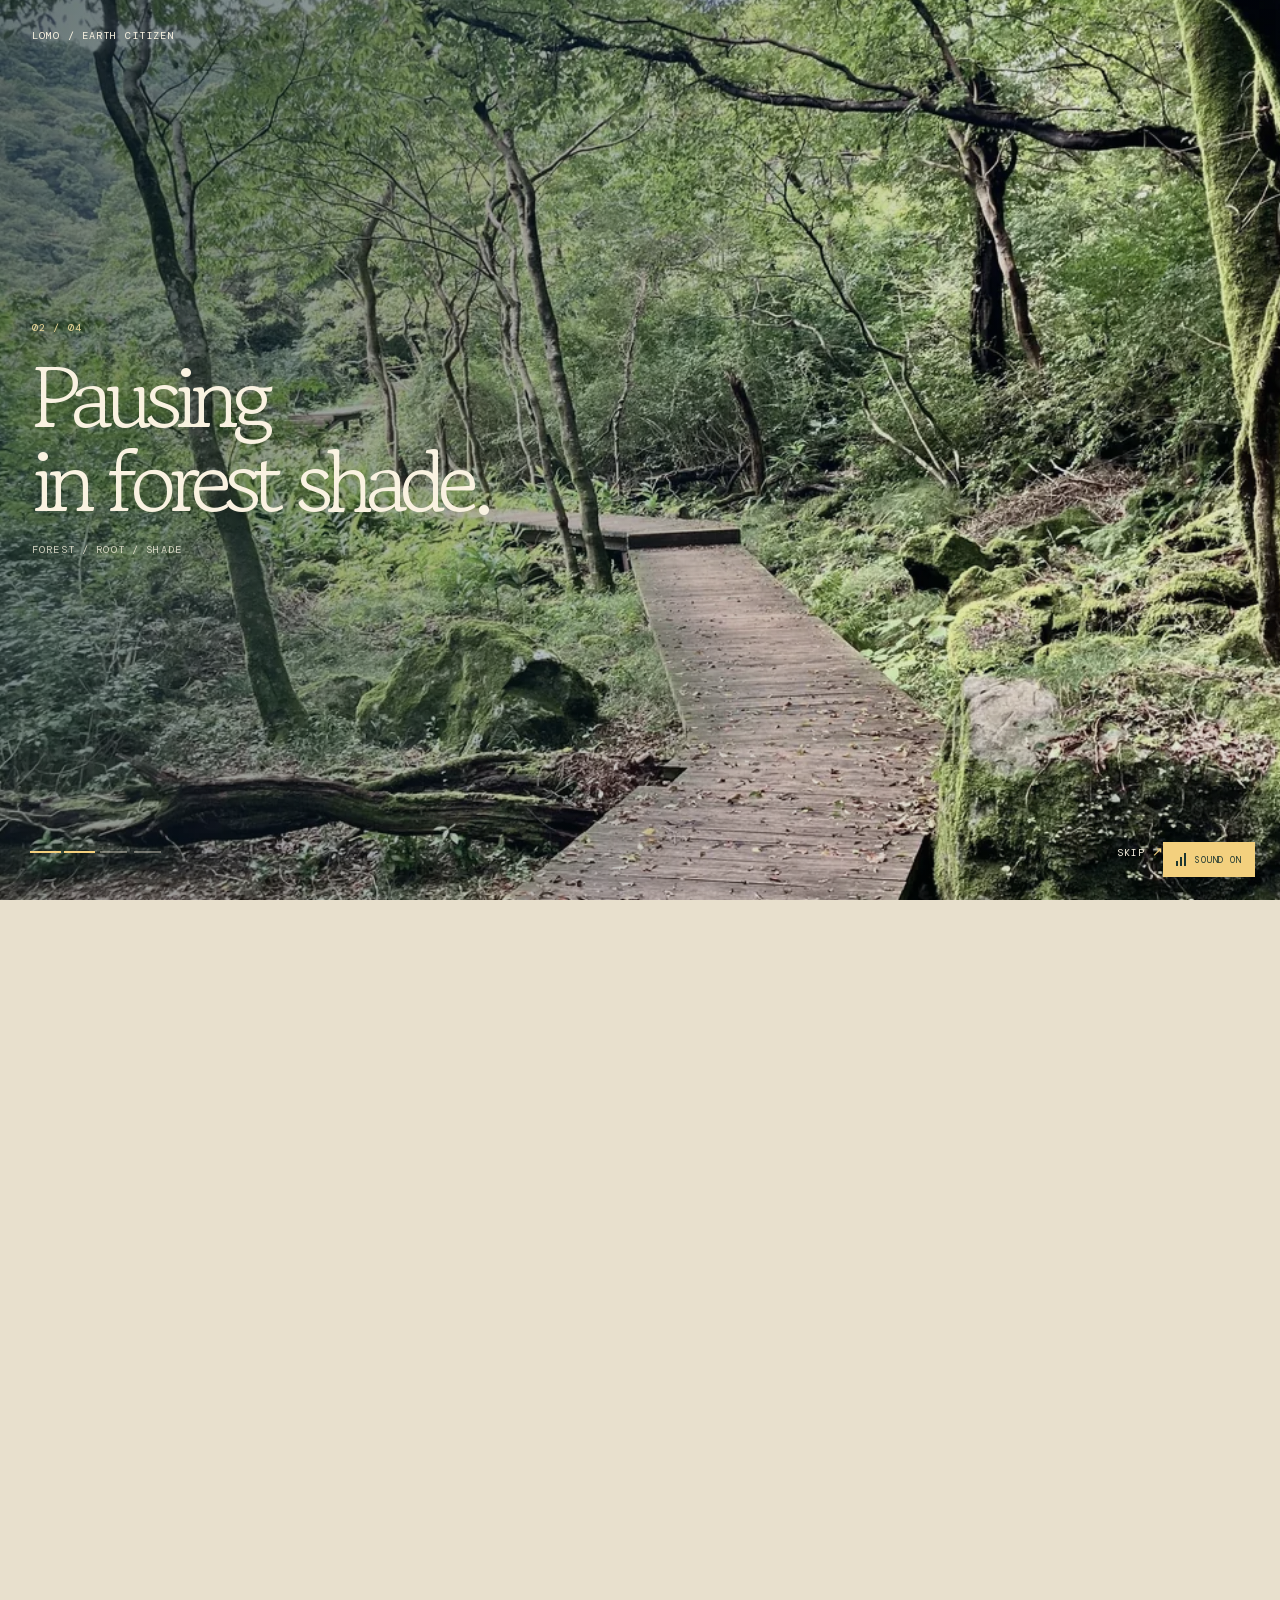
==== commit bddda01b: "Fix header closing tag, eliminate mobile overflow and resolve intro bleed-through" ====
--- a/en/index.html
+++ b/en/index.html
@@ -152,7 +152,32 @@
 </div>
 </div>
 </header>
-<section aria-labelledby="page-title" class="hero hero-new wrap"><div class="hero-copy"><p class="eyebrow" data-i18n="hero.eyebrow">JIKOO ON / EARTH CITIZEN</p><h1 data-i18n-html="hero.titleNew" id="page-title">I don't look for places to visit.<br/>I look for places where <i>life feels right.</i></h1><p class="hero-lead" data-i18n="hero.bodyNew">I live in different places, move across borders, meet people, enter the water, and record what each place teaches me.</p><p class="hero-lead hero-lead-secondary" data-i18n="hero.bodySecondary">Then I turn those experiences into things I build.</p><div class="hero-actions"><a class="button button-primary" data-i18n="hero.primary" data-track="hero-earth-citizen" href="#explore">START WITH EARTH CITIZEN ↘</a><a class="button button-secondary" data-i18n="hero.secondary" data-track="hero-route-studio" href="#route-studio">TURN YOUR TRIP INTO A ROUTE ↗</a></div><p class="geo-line">VIETNAM · THAILAND · PHILIPPINES · INDONESIA · LAOS · JAPAN · USA</p><p class="origin-quote" data-i18n-html="hero.origin">I was afraid of water.<br/><strong>Now I’m a diver.</strong></p></div><figure class="hero-polaroid"><img alt="A misty forest and mountain landscape" data-i18n-alt="image.hero" decoding="async" fetchpriority="high" loading="eager" sizes="(max-width: 600px) 88vw, 390px" src="../images/hero-earth.webp" srcset="../images/hero-earth-400.webp 400w, ../images/hero-earth.webp 1200w"/><figcaption><span>FIELD NOTE / EARTH</span><span>shared climates</span></figcaption><div class="biome-strip"><span class="sea">SEA / SALT</span><span class="forest">FOREST / ROOT</span><span class="desert">DESERT / DUST</span><span class="moss">MOSS / MIST</span></div></figure></section>
+<section aria-labelledby="page-title" class="hero wrap">
+<div class="hero-copy">
+<p class="eyebrow" data-i18n="hero.eyebrow">JIKOO ON / EARTH CITIZEN</p>
+<h1 data-i18n-html="hero.titleNew" id="page-title">I don't look for places to visit.<br/>I look for places where <i>life feels right.</i></h1>
+<p class="hero-lead" data-i18n="hero.bodyNew">I live in different places, move across borders, meet people, enter the water, and record what each place teaches me.</p>
+<p class="hero-lead hero-lead-secondary" data-i18n="hero.bodySecondary">Then I turn those experiences into things I build.</p>
+<div class="hero-actions">
+<a class="button button-primary" data-i18n="hero.primary" data-track="hero-earth-citizen" href="#explore">START WITH EARTH CITIZEN ↘</a>
+<a class="button button-secondary" data-i18n="hero.secondary" data-track="hero-route-studio" href="#route-studio">TURN YOUR TRIP INTO A ROUTE ↗</a>
+</div>
+<div class="hero-meta-bar">
+<p class="geo-line">VIETNAM · THAILAND · PHILIPPINES · INDONESIA · LAOS · JAPAN · USA</p>
+<p class="origin-quote" data-i18n-html="hero.origin">I was afraid of water.<br/><strong>Now I’m a diver.</strong></p>
+</div>
+</div>
+<figure class="hero-polaroid">
+<img alt="A misty forest and mountain landscape" data-i18n-alt="image.hero" decoding="async" fetchpriority="high" loading="eager" sizes="(max-width: 600px) 88vw, 390px" src="../images/hero-earth.webp" srcset="../images/hero-earth-400.webp 400w, ../images/hero-earth.webp 1200w"/>
+<figcaption><span>FIELD NOTE / EARTH</span><span>shared climates</span></figcaption>
+<div class="biome-strip">
+<span class="sea">SEA / SALT</span>
+<span class="forest">FOREST / ROOT</span>
+<span class="desert">DESERT / DUST</span>
+<span class="moss">MOSS / MIST</span>
+</div>
+</figure>
+</section>
 <section aria-labelledby="explore-title" class="section-block explore-section wrap" id="explore">
 <div class="section-heading">
 <p>SECTION 02 / FIELD DIRECTIONS</p>
--- a/styles.min.css
+++ b/styles.min.css
@@ -1 +1 @@
-@font-face{font-family:"DM Mono";font-style:normal;font-weight:400;font-display:swap;src:url("fonts/dm-mono-400.woff2") format("woff2")}@font-face{font-family:"DM Mono";font-style:normal;font-weight:500;font-display:swap;src:url("fonts/dm-mono-500.woff2") format("woff2")}@font-face{font-family:"Gowun Batang";font-style:normal;font-weight:400;font-display:swap;src:url("fonts/gowun-batang-400.woff2") format("woff2")}@font-face{font-family:"Gowun Batang";font-style:normal;font-weight:700;font-display:swap;src:url("fonts/gowun-batang-700.woff2") format("woff2")}@font-face{font-family:"Noto Serif KR";font-style:normal;font-weight:400;font-display:swap;src:url("fonts/noto-serif-kr-400.woff2") format("woff2")}@font-face{font-family:"Noto Serif KR";font-style:normal;font-weight:500;font-display:swap;src:url("fonts/noto-serif-kr-500.woff2") format("woff2")}@font-face{font-family:"Noto Serif KR";font-style:normal;font-weight:600;font-display:swap;src:url("fonts/noto-serif-kr-600.woff2") format("woff2")}html[data-lang="en"] body:not(.i18n-ready){visibility:hidden}:root{--paper:#e8e0cd;--paper-light:#f6f0e4;--ink:#123f3d;--ink-soft:#55716c;--teal:#145c61;--forest:#42634b;--desert:#bd8134;--moss:#638569;--saffron:#c77c2d;--line:rgba(18,63,61,0.22);--serif:"Noto Serif KR",serif;--display:"Gowun Batang",serif;--mono:"DM Mono",monospace;--ease:cubic-bezier(0.23,1,0.32,1)}*{box-sizing:border-box}html{scroll-behavior:smooth}body{margin:0;background:var(--paper);color:var(--ink);font-family:var(--serif)}body.intro-active{overflow:hidden}a{color:inherit;text-decoration:none;-webkit-tap-highlight-color:transparent}button{font:inherit;-webkit-tap-highlight-color:transparent}img{max-width:100%}.site-shell{position:relative;min-height:100vh;overflow:hidden;background:radial-gradient(circle at 84% 2%,#f8e7be 0,transparent 25rem),linear-gradient(113deg,#e8e0cd 0%,#f5efe4 50%,#ded4bd 100%)}.sound-toggle{position:fixed;z-index:56;right:25px;bottom:23px;display:inline-flex;align-items:center;gap:9px;border:1px solid var(--ink);padding:10px 12px;color:var(--ink);background:rgba(246,240,228,.94);box-shadow:4px 5px 0 rgba(18,63,61,.15);font:.56rem var(--mono);letter-spacing:.1em;cursor:pointer;transition:transform .18s var(--ease),background .25s var(--ease),color .25s var(--ease),border-color .25s var(--ease)}.sound-toggle:hover{transform:translate(-2px,-2px);box-shadow:6px 7px 0 rgba(18,63,61,.18)}.sound-toggle:active{transform:scale(.97)}.sound-toggle:focus-visible{outline:2px solid var(--saffron);outline-offset:3px}.sound-toggle[aria-pressed="true"]{color:#f8f0df;border-color:var(--teal);background:var(--teal)}.sound-glyph{display:flex;align-items:end;gap:2px;height:13px}.sound-glyph i{display:block;width:2px;height:5px;background:currentColor}.sound-glyph i:nth-child(2){height:9px}.sound-glyph i:nth-child(3){height:13px}.sound-toggle[aria-pressed="true"] .sound-glyph i{animation:sound-pulse .8s ease-in-out infinite alternate}.sound-toggle[aria-pressed="true"] .sound-glyph i:nth-child(2){animation-delay:.14s}.sound-toggle[aria-pressed="true"] .sound-glyph i:nth-child(3){animation-delay:.27s}.intro-pending .sound-toggle{color:#f9f2e1;border-color:rgba(249,242,225,.65);background:rgba(8,32,30,.3);box-shadow:none}.intro-pending .sound-toggle[aria-pressed="true"]{border-color:#f3d07e;color:#1c3630;background:#f3d07e}.ecosystem-intro{position:fixed;z-index:40;inset:0;display:grid;place-items:stretch;overflow:hidden;color:#f9f2e1;background:#155b63;opacity:0;visibility:hidden;transition:opacity .45s var(--ease),visibility .45s var(--ease),background .55s var(--ease)}.ecosystem-intro[hidden]{display:none}.intro-pending .ecosystem-intro{opacity:1;visibility:visible}.ecosystem-intro[data-state="leaving"]{opacity:0;visibility:hidden}.intro-landscape,.intro-shade{position:absolute;inset:-4%}.intro-landscape{background:center/cover no-repeat;transform:scale(1.08);transition:transform .78s var(--ease),filter .55s var(--ease);animation:intro-breathe 4.1s ease-in-out infinite alternate}.intro-shade{background:linear-gradient(110deg,rgba(7,31,31,.64),rgba(7,31,31,.1) 68%);transition:background .55s var(--ease)}.ecosystem-intro[data-theme="sea"]{background:#155b63}.ecosystem-intro[data-theme="sea"] .intro-landscape{background-image:url("images/sea.webp");filter:saturate(.9)}.ecosystem-intro[data-theme="forest"]{background:#42634b}.ecosystem-intro[data-theme="forest"] .intro-landscape{background-image:url("images/forest.webp");filter:saturate(.72)}.ecosystem-intro[data-theme="desert"]{background:#b97732}.ecosystem-intro[data-theme="desert"] .intro-landscape{background-image:url("images/desert-wide.webp");filter:saturate(.78)}.ecosystem-intro[data-theme="moss"]{background:#5e8069}.ecosystem-intro[data-theme="moss"] .intro-landscape{background-image:url("images/moss.webp");filter:saturate(.72)}.ecosystem-intro[data-theme="desert"] .intro-shade{background:linear-gradient(110deg,rgba(74,41,13,.62),rgba(74,41,13,.08) 70%)}.ecosystem-intro[data-theme="moss"] .intro-shade{background:linear-gradient(110deg,rgba(14,45,35,.66),rgba(14,45,35,.1) 67%)}.intro-content{position:relative;z-index:1;display:grid;grid-template-rows:auto 1fr auto;width:min(1360px,calc(100% - 64px));margin:0 auto;padding:29px 0 32px}.intro-brand,.intro-number,.intro-english,.intro-skip{font-family:var(--mono);letter-spacing:.11em}.intro-brand{margin:0;font-size:.64rem}.intro-center{align-self:center;max-width:720px}.intro-number{display:block;margin-bottom:21px;color:#ead798;font-size:.65rem}.intro-korean{margin:0;font:400 clamp(3.1rem,6.8vw,7rem)/.96 var(--display);letter-spacing:-.09em;text-shadow:0 2px 24px rgba(0,0,0,.2)}.intro-english{margin:20px 0 0;color:rgba(249,242,225,.8);font-size:.65rem}.intro-footer{display:flex;align-items:center;justify-content:space-between}.intro-progress{display:flex;gap:7px}.intro-progress i{display:block;width:27px;height:2px;background:rgba(249,242,225,.38);transition:background .25s var(--ease),transform .25s var(--ease)}.intro-progress i.is-active{background:#f3d07e;transform:scaleX(1.15)}.intro-skip{border:0;padding:8px 0;color:#f9f2e1;background:transparent;font-size:.61rem;cursor:pointer}.intro-skip span{color:#f3d07e;font-size:.8rem}.intro-skip:focus-visible{outline:2px solid #f3d07e;outline-offset:5px}.site-shell::before{position:fixed;inset:0;z-index:0;pointer-events:none;content:"";opacity:.13;background-image:url("data:image/svg+xml,%3Csvg viewBox='0 0 240 240' xmlns='http://www.w3.org/2000/svg'%3E%3Cfilter id='n'%3E%3CfeTurbulence type='fractalNoise' baseFrequency='.82' numOctaves='4' stitchTiles='stitch'/%3E%3C/filter%3E%3Crect width='100%25' height='100%25' filter='url(%23n)' opacity='.25'/%3E%3C/svg%3E")}.wrap{position:relative;z-index:1;width:min(1360px,calc(100% - 64px));margin-inline:auto}.site-header{display:flex;align-items:center;justify-content:space-between;padding:27px 0 23px;border-bottom:1px solid var(--line)}.header-tools{display:flex;align-items:center;gap:24px}.language-switcher{display:inline-flex;align-items:center;gap:7px;color:var(--ink-soft);font:.56rem var(--mono);letter-spacing:.08em}.language-switcher a{border-bottom:1px solid transparent;padding:3px 0;color:inherit;font:inherit;letter-spacing:inherit;cursor:pointer}.language-switcher a:hover,.language-switcher a:focus-visible,.language-switcher a[aria-current="page"]{border-color:var(--saffron);color:var(--ink)}.language-switcher a:focus-visible{outline:2px solid var(--saffron);outline-offset:3px}.brand{display:flex;align-items:center;gap:11px}.brand-mark{width:36px;color:var(--teal)}.brand span{display:grid;gap:3px}.brand b,.brand em,.header-climates,.meta-line,.fact-line,.section-heading>p,.climate-index,.route-top,.route-copy small,.waypoint-number,.waypoint-title small,.house-copy small,.site-footer{font-family:var(--mono)}.brand b{font-size:.72rem;letter-spacing:.13em}.brand em{color:var(--ink-soft);font-size:.5rem;font-style:normal;letter-spacing:.08em}.header-climates{margin:0;color:var(--ink-soft);font-size:.63rem;letter-spacing:.09em}.hero{display:grid;grid-template-columns:80px minmax(0,1.15fr) minmax(300px,.7fr);align-items:end;gap:clamp(28px,5vw,94px);padding:clamp(78px,10vw,146px) 0 clamp(96px,12vw,160px)}.origin-rail{display:flex;flex-direction:column;align-self:stretch;align-items:center;gap:12px;padding-top:9px;color:var(--ink-soft);font-family:var(--mono);font-size:.58rem;letter-spacing:.12em;writing-mode:vertical-rl}.origin-rail i{width:1px;min-height:120px;flex:1;background:linear-gradient(var(--ink),transparent);opacity:.55}.meta-line{display:flex;justify-content:space-between;color:var(--ink-soft);font-size:.61rem;letter-spacing:.11em}h1{margin:28px 0 17px;font:400 clamp(3.25rem,6.5vw,6.9rem)/.95 var(--display);letter-spacing:-.09em}h1 i{color:var(--teal);font-style:normal}.english-line{margin:0;color:#71817a;font-size:.95rem;font-style:italic}.rule{width:100%;max-width:535px;height:1px;margin:46px 0 24px;background:var(--line)}.origin-quote{margin:0 0 22px;font:400 clamp(1.7rem,2.45vw,2.55rem)/1.17 var(--display);letter-spacing:-.08em}.origin-quote strong{color:var(--teal);font-weight:400}.intro-body{max-width:550px;margin:0;color:#47635e;font-size:.9rem;line-height:2;word-break:keep-all}.fact-line{display:flex;flex-wrap:wrap;align-items:center;gap:8px;margin-top:31px;color:var(--ink-soft);font-size:.57rem;letter-spacing:.1em}.fact-line i{width:19px;height:1px;background:var(--teal)}.hero-polaroid{position:relative;margin:0;padding:11px 11px 0;background:var(--paper-light);box-shadow:12px 15px 0 rgba(20,92,97,.13);transform:rotate(2deg)}.hero-polaroid img{display:block;width:100%;aspect-ratio:.87;object-fit:cover;filter:saturate(.75) contrast(.98)}.hero-polaroid figcaption{display:flex;justify-content:space-between;padding:10px 2px 8px;color:var(--ink-soft);font:.5rem var(--mono);letter-spacing:.08em}.biome-strip{display:grid;grid-template-columns:repeat(4,1fr);margin:0 -11px;color:#f7f0df;font:.4rem var(--mono);letter-spacing:.04em;text-align:center}.biome-strip span{padding:8px 2px;white-space:nowrap}.sea{background:var(--teal)}.forest{background:var(--forest)}.desert{background:var(--desert)}.moss{background:var(--moss)}.north{position:absolute;top:-27px;right:12px;display:grid;place-items:center;width:50px;height:50px;border:1px solid var(--teal);border-radius:50%;background:var(--paper-light);color:var(--teal);font:.58rem var(--mono)}.north b{position:absolute;top:7px;z-index:1;font:500 .58rem var(--mono);letter-spacing:.08em}.north svg{width:31px;height:31px;margin-top:8px}.waypoints{padding-bottom:clamp(98px,12vw,165px);content-visibility:auto;contain-intrinsic-size:1200px}.section-heading{margin-left:80px;margin-bottom:27px}.section-heading>p{margin:0 0 12px;color:var(--saffron);font-size:.59rem;letter-spacing:.14em}h2{margin:0;font:400 clamp(2.55rem,5vw,4.5rem)/1 var(--display);letter-spacing:-.09em}.section-heading>span{display:block;margin-top:17px;color:var(--ink-soft);font-size:.87rem}.climate-index{display:grid;grid-template-columns:repeat(4,1fr);margin:0 0 27px 80px;border-top:1px solid var(--line);border-bottom:1px solid var(--line)}.climate-index span{display:flex;align-items:center;gap:7px;padding:10px 8px;color:var(--ink-soft);font-size:.52rem;letter-spacing:.06em}.climate-index span+span{border-left:1px solid var(--line)}.citizen-spectrum{display:flex;align-items:center;gap:12px;margin:0 0 31px;padding:11px 0;border-top:1px solid var(--line);border-bottom:1px solid var(--line);color:var(--ink-soft);font:.52rem var(--mono);letter-spacing:.12em}.citizen-spectrum i{width:18px;height:1px;background:var(--saffron);opacity:.75}.dot{width:7px;height:7px;border-radius:50%}.sea-dot{background:var(--teal)}.forest-dot{background:var(--forest)}.desert-dot{background:var(--desert)}.moss-dot{background:var(--moss)}.feature-route{display:block;overflow:hidden;color:#f8f0df;background:var(--ink);box-shadow:11px 12px 0 rgba(18,63,61,.17);transition:transform .22s var(--ease),box-shadow .22s var(--ease)}.feature-route:hover,.house-route:hover{box-shadow:15px 17px 0 rgba(18,63,61,.2);transform:translate(-4px,-4px)}.feature-route:focus-visible,.brand:focus-visible,.site-footer>a:focus-visible{outline:2px solid var(--saffron);outline-offset:4px}.feature-route:active,.waypoint:active,.house-route:active{transform:scale(.985)}.route-top{display:flex;justify-content:space-between;padding:17px 22px;border-bottom:1px solid rgba(248,240,223,.25);font-size:.57rem;letter-spacing:.1em}.route-top span:last-child{color:#e3aa4f}.route-content{display:grid;grid-template-columns:1.18fr .82fr;min-height:330px}.route-copy{align-self:center;padding:clamp(36px,5vw,67px)}.compass{display:grid;place-items:center;width:42px;height:42px;border:1px solid rgba(248,240,223,.55);border-radius:50%;font-size:1.05rem}.route-copy small{display:block;margin-top:21px;color:#e2ab50;font-size:.55rem;letter-spacing:.1em}.route-copy h3,.house-copy h3{margin:13px 0 16px;font:400 clamp(2.4rem,4.3vw,4.5rem)/.85 var(--display);letter-spacing:-.07em}.route-copy p{margin:0;color:#cad8cd;font-size:.88rem;line-height:1.85}.route-copy b{display:inline-block;margin-top:28px;padding-bottom:5px;border-bottom:1px solid #e2ab50;color:#e2ab50;font-size:.71rem;font-weight:400}.route-image{display:block;width:100%;min-height:260px;object-fit:cover;object-position:center;filter:saturate(.74)}.link-list{margin-top:27px;border-top:1px solid var(--line)}.waypoint{position:relative;isolation:isolate;display:grid;grid-template-columns:50px 48px minmax(180px,1.15fr) 108px minmax(150px,1fr) 36px;align-items:center;min-height:148px;gap:12px;padding:21px 8px;overflow:hidden;border-bottom:1px solid var(--line);transition:padding .22s var(--ease),color .22s var(--ease)}.waypoint::before{position:absolute;z-index:-1;inset:0;content:"";opacity:0;background:var(--biome-wash);transition:opacity .3s var(--ease)}.waypoint>*{position:relative;z-index:1}.waypoint:hover::before,.waypoint:focus-visible::before{opacity:1}.waypoint:hover{padding-right:21px;padding-left:18px}.waypoint:focus-visible{outline:2px solid var(--saffron);outline-offset:-2px}.waypoint-number{align-self:start;padding-top:4px;color:var(--saffron);font-size:.62rem}.waypoint-icon{display:grid;place-items:center;width:38px;height:38px;border:1px solid currentColor;border-radius:50%;font-size:1.1rem}.sea-waypoint{--biome-wash:linear-gradient(90deg,rgba(20,92,97,.17),rgba(210,236,229,.46));color:var(--teal)}.forest-waypoint{--biome-wash:linear-gradient(90deg,rgba(66,99,75,.18),rgba(224,234,212,.5));color:var(--forest)}.desert-waypoint{--biome-wash:linear-gradient(90deg,rgba(189,129,52,.2),rgba(250,233,194,.54));color:#8e6627}.waypoint-title{display:grid;gap:2px}.waypoint-title small{color:currentColor;font-size:.51rem;letter-spacing:.08em;opacity:.78}.waypoint-title b{font:400 clamp(1.65rem,2.5vw,2.3rem)/1 var(--display);letter-spacing:-.07em}.waypoint-title em{color:#4b6761;font-size:.75rem;font-style:normal}.waypoint-photo{display:block;width:108px;height:82px;object-fit:cover;object-position:center;filter:saturate(.65) contrast(.95);box-shadow:4px 5px 0 rgba(18,63,61,.12);transform:translateX(4px);transition:filter .28s var(--ease),transform .28s var(--ease),box-shadow .28s var(--ease)}.waypoint:hover .waypoint-photo,.waypoint:focus-visible .waypoint-photo{filter:saturate(1) contrast(1.03);box-shadow:7px 8px 0 rgba(18,63,61,.16);transform:translateX(0) scale(1.04)}.waypoint-note{max-width:175px;color:#55716c;font-size:.81rem;line-height:1.65;word-break:keep-all}.waypoint-arrow{justify-self:end;color:var(--saffron);font-size:1.25rem;transition:transform .18s var(--ease)}.waypoint:hover .waypoint-arrow{transform:translate(4px,-4px)}.house-route{width:100%;border:0;display:grid;grid-template-columns:220px 1fr 64px;align-items:center;gap:27px;margin-top:39px;padding:14px;color:var(--paper-light);background:#315a4d;box-shadow:10px 10px 0 rgba(49,90,77,.17);text-align:left;cursor:pointer;transition:transform .22s var(--ease),box-shadow .22s var(--ease),background .22s var(--ease)}.house-route:hover,.house-route:focus-visible{background:#244d42}.house-route:focus-visible{outline:2px solid var(--saffron);outline-offset:3px}.house-photo{display:block;width:100%;height:175px;object-fit:cover;object-position:center;filter:saturate(.76);transition:transform .35s var(--ease),filter .35s var(--ease)}.house-route:hover .house-photo,.house-route:focus-visible .house-photo{filter:saturate(1);transform:scale(1.025)}.house-copy small{color:#d9d19e;font:.56rem var(--mono);letter-spacing:.1em}.house-copy h3{margin:16px 0 10px;font-size:clamp(2rem,3.4vw,3.25rem)}.house-copy p{margin:0;color:#d5e0d4;font-size:.84rem;line-height:1.8}.house-arrow{justify-self:end;padding-right:12px;color:#e3aa4f;font:.57rem var(--mono);letter-spacing:.08em}.modal-backdrop{position:fixed;z-index:20;inset:0;display:grid;place-items:center;padding:24px;background:rgba(11,36,34,.67);opacity:0;backdrop-filter:blur(0);transition:opacity .26s var(--ease),backdrop-filter .26s var(--ease)}.modal-backdrop[data-state="open"]{opacity:1;backdrop-filter:blur(7px)}.modal-backdrop[hidden]{display:none}.modal-open{overflow:hidden}.house-modal{position:relative;display:grid;grid-template-columns:minmax(260px,.78fr) minmax(0,1.02fr);width:min(950px,100%);max-height:min(760px,calc(100vh - 48px));overflow:auto;color:var(--ink);background:var(--paper-light);box-shadow:16px 18px 0 rgba(0,0,0,.2);opacity:0;transform:translateY(16px) scale(.985);transition:opacity .3s var(--ease),transform .3s var(--ease)}.modal-backdrop[data-state="open"] .house-modal{opacity:1;transform:translateY(0) scale(1)}.modal-close{position:absolute;z-index:2;top:15px;right:16px;display:flex;align-items:center;gap:7px;border:0;border-bottom:1px solid var(--ink);padding:4px 0;color:var(--ink);background:transparent;font:.62rem var(--mono);letter-spacing:.08em;cursor:pointer}.modal-close span{font:1.25rem/1 var(--display)}.modal-close:focus-visible{outline:2px solid var(--saffron);outline-offset:4px}.modal-image{display:block;width:100%;min-height:590px;object-fit:cover;object-position:center;filter:saturate(.75)}.modal-content{align-self:center;padding:clamp(42px,6vw,73px) clamp(28px,6vw,70px)}.modal-kicker{margin:0 0 14px;color:var(--saffron);font:.58rem var(--mono);letter-spacing:.12em}.modal-content h2{font-size:clamp(2.45rem,4.5vw,4.2rem)}.modal-content h2 i{color:var(--teal);font-style:normal}.modal-lead{margin:27px 0 15px;color:var(--ink);font-size:1rem;line-height:1.85;word-break:keep-all}.modal-body{margin:0;color:var(--ink-soft);font-size:.87rem;line-height:1.9;word-break:keep-all}.modal-biomes{display:grid;grid-template-columns:repeat(2,1fr);margin:30px 0;border:1px solid var(--line)}.modal-biomes span{padding:13px 11px;color:#f9f2e1;font:.58rem/1.5 var(--mono);letter-spacing:.07em}.modal-biomes b{color:inherit;font:.74rem var(--serif);letter-spacing:0}.modal-outbound{display:inline-block;padding-bottom:5px;border-bottom:1px solid var(--saffron);color:var(--saffron);font-size:.78rem}.site-footer{content-visibility:auto;contain-intrinsic-size:140px;display:grid;grid-template-columns:1fr auto 1fr;align-items:end;padding:30px 0 34px;border-top:1px solid var(--line);color:var(--ink-soft);font-size:.57rem;letter-spacing:.08em}.specimen-tray p{margin:0 0 9px;color:var(--teal);font-size:.54rem}.specimen-tray span{display:inline-grid;place-items:center;width:33px;height:18px;margin-right:4px;color:var(--ink);font-size:.43rem}.salt{border:1px solid #9eb8b2;background:#e8f1e6}.sap{border:1px solid #5c734d;background:#a6b77b}.sand{border:1px solid #b89151;background:#e9c983}.moss-specimen{border:1px solid #315a4d;background:#79967d}.site-footer>p{margin:0}.site-footer>a{justify-self:end;border-bottom:1px solid transparent}.site-footer>a:hover{border-color:var(--saffron)}.contour{position:absolute;z-index:0;width:48vw;height:46vw;min-height:380px;opacity:.24;pointer-events:none;background:repeating-radial-gradient(ellipse at 20% 50%,transparent 0 17px,rgba(20,92,97,.27) 18px 19px,transparent 20px 31px);mask-image:linear-gradient(to bottom,black,transparent)}.contour--top{top:145px;right:-18vw;transform:rotate(-17deg)}.contour--bottom{right:-11vw;bottom:-21vw;transform:rotate(146deg)}@media (prefers-reduced-motion:no-preference){.hero-copy,.hero-polaroid,.waypoints{animation:rise .7s var(--ease) both}.hero-polaroid{animation-delay:.09s}.waypoints{animation-delay:.16s}.contour--top{animation:drift 18s ease-in-out infinite alternate}}@keyframes rise{from{opacity:0;transform:translateY(12px)}to{opacity:1;transform:translateY(0)}}@keyframes drift{to{transform:translate(-9px,5px) rotate(-17deg)}}@keyframes intro-breathe{to{transform:scale(1.16) translate(-1.3%,.8%)}}@keyframes sound-pulse{to{transform:scaleY(.52);opacity:.62}}@media (max-width:860px){.hero{grid-template-columns:44px minmax(0,1fr)}.hero-polaroid{grid-column:2;width:min(390px,79%);justify-self:end;margin-top:10px}.section-heading,.climate-index{margin-left:44px}.route-content{grid-template-columns:1.18fr .72fr}.route-copy{padding:37px}.waypoint{grid-template-columns:40px 45px minmax(150px,1fr) 90px 38px}.waypoint-photo{width:90px;height:72px}.waypoint-note{display:none}.house-modal{grid-template-columns:.7fr 1fr}}@media (max-width:600px){.sound-toggle{right:14px;bottom:14px;padding:9px 10px;font-size:.49rem}.intro-content{width:min(100% - 38px,540px);padding:21px 0 24px}.intro-brand{font-size:.55rem}.intro-korean{font-size:clamp(3rem,14vw,4.8rem)}.intro-progress i{width:20px}.wrap{width:min(100% - 38px,540px)}.site-header{padding:19px 0 17px}.header-climates{display:none}.header-tools{width:auto;justify-content:flex-end}.language-switcher{font-size:.53rem}.hero{grid-template-columns:1fr;gap:33px;padding:58px 0 90px}.origin-rail{display:none}.meta-line{font-size:.5rem}.meta-line span:last-child{text-align:right}h1{margin-top:22px;font-size:clamp(3rem,14vw,4.6rem)}.english-line{font-size:.83rem}.rule{margin:35px 0 20px}.origin-quote{font-size:1.78rem}.intro-body{font-size:.83rem;line-height:1.86}.fact-line{font-size:.46rem;gap:6px}.fact-line i{width:12px}.hero-polaroid{grid-column:1;width:min(88%,370px);margin-top:0}.biome-strip{font-size:.32rem}.section-heading{margin-left:0;margin-bottom:25px}.section-heading>span{font-size:.8rem;line-height:1.6}h2{font-size:3.15rem}.climate-index{grid-template-columns:repeat(2,1fr);margin:0 0 20px}.citizen-spectrum{flex-wrap:wrap;gap:8px;margin-bottom:24px;font-size:.46rem}.citizen-spectrum i{width:10px}.climate-index span{padding:9px 5px;font-size:.45rem}.climate-index span:nth-child(3){border-left:0;border-top:1px solid var(--line)}.climate-index span:nth-child(4){border-top:1px solid var(--line)}.route-content{grid-template-columns:1fr}.route-copy{padding:36px 25px 31px}.route-copy h3{font-size:3.12rem}.route-image{min-height:135px}.route-top{padding:15px;font-size:.46rem}.waypoint{grid-template-columns:27px 39px minmax(0,1fr) 62px 21px;min-height:124px;gap:7px;padding:19px 0}.waypoint:hover{padding-inline:7px}.waypoint-title b{font-size:1.65rem}.waypoint-title em{font-size:.61rem}.waypoint-title small{font-size:.42rem}.waypoint-photo{width:60px;height:69px}.house-route{grid-template-columns:1fr 46px;gap:10px;padding:10px}.house-photo{grid-column:1/-1;height:155px}.house-copy{grid-column:1;padding:9px 7px 12px}.house-copy h3{font-size:2.2rem}.house-copy p{font-size:.75rem}.house-arrow{grid-column:2;grid-row:2;padding-right:7px}.site-footer{grid-template-columns:1fr;gap:15px;padding-top:23px}.site-footer>a{justify-self:start}.contour--top{top:315px;width:110vw;right:-55vw}.modal-backdrop{padding:13px}.house-modal{grid-template-columns:1fr;max-height:calc(100vh - 26px)}.modal-image{min-height:180px}.modal-content{padding:35px 24px 37px}.modal-content h2{font-size:2.8rem}.modal-lead{margin-top:20px;font-size:.92rem}.modal-body{font-size:.81rem}.modal-close{top:12px;right:14px}.modal-biomes{margin:24px 0}}@media (prefers-reduced-motion:reduce){*,*::before,*::after{scroll-behavior:auto !important;animation-duration:.01ms !important;animation-iteration-count:1 !important;transition-duration:.01ms !important}.ecosystem-intro{display:none !important}}.eyebrow,.card-index,.geo-line,.story-flow,.work-tags,.empty-cta,.route-feature-copy small{font-family:var(--mono);letter-spacing:.12em}.section-block{padding-bottom:clamp(50px,7vw,90px)}.hero-new{grid-template-columns:minmax(0,1.2fr) minmax(300px,.62fr);align-items:center}.hero-new h1{max-width:780px;font-size:clamp(2.8rem,5.8vw,5.8rem);line-height:1.02}.hero-lead{max-width:650px;margin:24px 0 0;color:#47635e;font-size:1rem;line-height:1.85;word-break:keep-all}.hero-lead-secondary{margin-top:4px}.hero-actions{display:flex;flex-wrap:wrap;gap:11px;margin-top:26px}.button{display:inline-flex;align-items:center;justify-content:center;min-height:44px;padding:12px 18px;border:1px solid currentColor;font:500 .61rem var(--mono);letter-spacing:.07em;transition:transform .18s var(--ease),background .2s var(--ease),color .2s var(--ease);cursor:pointer;text-decoration:none}.button:hover{transform:translate(-2px,-2px)}.button:active{transform:scale(.97)}.button:focus-visible,.config-link:focus-visible{outline:2px solid var(--saffron);outline-offset:4px}.button-primary{color:#f7f0df;background:var(--teal);border-color:var(--teal)}.button-primary:hover{background:#0f4a4e;border-color:#0f4a4e;color:#fff}.button-secondary{color:var(--ink);background:transparent}.button-secondary:hover{color:#f7f0df;background:var(--ink)}.geo-line{margin:24px 0 0;color:var(--ink-soft);font-size:.53rem;line-height:1.7}.hero-new .origin-quote{margin-top:28px}.section-heading{margin-bottom:28px}.explore-grid{display:grid;grid-template-columns:repeat(5,1fr);gap:1px;background:var(--line);border:1px solid var(--line)}.explore-card{position:relative;min-height:230px;padding:22px 18px;color:var(--ink);background:rgba(246,240,228,.54);transition:transform .22s var(--ease),color .22s var(--ease),background .22s var(--ease);overflow:hidden;text-decoration:none}.explore-card:hover,.explore-card:focus-visible{z-index:1;color:#f7f0df;transform:translateY(-5px);background:var(--ink);outline:none}.explore-card h3{max-width:180px;margin:48px 0 12px;font:400 1.5rem/1.12 var(--display);letter-spacing:-.07em}.explore-card p{margin:0;color:var(--ink-soft);font-size:.73rem;line-height:1.65}.explore-card:hover p,.explore-card:focus-visible p{color:#d5e0d4}.card-arrow{position:absolute;right:18px;bottom:17px;color:var(--saffron);font-size:1.3rem}.field-notes-grid{display:grid;grid-template-columns:repeat(3,1fr);gap:18px}.field-note{display:flex;flex-direction:column;min-height:315px;border-top:2px solid var(--teal);background:rgba(246,240,228,.55);transition:transform .22s var(--ease),box-shadow .22s var(--ease);text-decoration:none;color:inherit}.field-note:hover{transform:translateY(-5px);box-shadow:8px 10px 0 rgba(18,63,61,.12)}.field-note-image{width:100%;height:145px;object-fit:cover;filter:saturate(.72)}.field-note-copy{display:flex;flex:1;flex-direction:column;padding:17px}.field-note-meta{display:flex;justify-content:space-between;color:var(--saffron);font:.52rem var(--mono);letter-spacing:.08em}.field-note h3{margin:16px 0 8px;font:400 1.35rem/1.15 var(--display);letter-spacing:-.06em;color:var(--ink)}.field-note p{margin:0;color:var(--ink-soft);font-size:.76rem;line-height:1.65}.field-note-footer{display:flex;justify-content:space-between;margin-top:auto;padding-top:16px;color:var(--ink-soft);font:.52rem var(--mono);letter-spacing:.06em}.route-feature{display:grid;grid-template-columns:1.15fr .85fr;align-items:stretch;overflow:hidden;color:#f8f0df;background:var(--ink);box-shadow:11px 12px 0 rgba(18,63,61,.17);margin-bottom:clamp(50px,7vw,90px)}.route-feature-copy{display:flex;flex-direction:column;align-items:flex-start;justify-content:center;padding:clamp(35px,6vw,75px)}.route-feature h2{margin:18px 0 20px;font-size:clamp(2.4rem,4.2vw,4.6rem)}.route-feature h2 i,.story-section h2 i,.letter-section h2 i,.future-house h2 i{color:#e3aa4f;font-style:normal}.route-feature-copy>p:not(.eyebrow){max-width:480px;color:#cad8cd;line-height:1.9}.button-route{margin-top:22px;color:#f8f0df;border-color:#e2ab50}.button-route:hover{color:var(--ink);background:#e2ab50}.route-feature-copy small{margin-top:24px;color:#e2ab50;font-size:.55rem}.route-feature>img{width:100%;height:100%;min-height:380px;object-fit:cover;filter:saturate(.72)}.story-section{display:grid;grid-template-columns:100px minmax(0,750px);gap:40px}.story-mark{padding-top:8px;color:var(--saffron);font:.57rem/1.7 var(--mono);letter-spacing:.11em}.story-mark span{color:var(--ink)}.story-bridge{margin:12px 0 0 !important;color:var(--saffron) !important;font-family:var(--serif);font-style:italic;font-size:clamp(1rem,1.4vw,1.25rem) !important}.story-section h2{margin:18px 0 22px;font-size:clamp(2.5rem,4.8vw,4.8rem)}.story-section p{max-width:690px;color:#47635e;font-size:.95rem;line-height:1.95;word-break:keep-all}.story-flow{margin-top:26px;color:var(--saffron);font-size:.58rem}.story-flow i{padding:0 8px;color:var(--ink-soft);font-style:normal}.letter-section,.work-section{display:grid;grid-template-columns:1fr 1fr;gap:40px;align-items:center;border-top:1px solid var(--line);padding-top:48px}.letter-section h2,.work-section h2{margin:16px 0;font-size:clamp(2.4rem,4.5vw,4.5rem)}.letter-section p:not(.eyebrow),.work-section p:not(.eyebrow){color:#47635e;font-size:.92rem;line-height:1.85}.letter-actions{display:flex;flex-direction:column;align-items:flex-end}.empty-cta{justify-self:end;padding:20px 24px;border:1px dashed var(--line);color:var(--ink-soft);font-size:.56rem;letter-spacing:.1em}.work-tags{color:var(--saffron) !important;font-size:.59rem !important;letter-spacing:.09em}.config-actions{display:flex;flex-wrap:wrap;justify-content:flex-end;gap:10px}.config-link[hidden],.empty-cta[hidden]{display:none}.archive-section{border-top:1px solid var(--line);padding-top:45px}.future-house{display:grid;grid-template-columns:minmax(220px,.44fr) 1fr;align-items:stretch;overflow:hidden;background:#315a4d;box-shadow:11px 12px 0 rgba(18,63,61,.17);margin-bottom:clamp(40px,6vw,70px)}.future-house .house-photo{width:100%;height:100%;min-height:300px;object-fit:cover;filter:saturate(.76)}.future-house .house-copy{display:flex;flex-direction:column;align-items:flex-start;justify-content:center;padding:clamp(30px,5vw,55px);color:#f8f0df}.future-house .house-copy small{color:#d9d19e;font-size:.56rem}.future-house .house-copy h2{margin:14px 0 16px;font-size:clamp(2.4rem,4.2vw,4.4rem);color:#f8f0df}.future-house .house-copy p{max-width:520px;color:#d5e0d4;font-size:.88rem;line-height:1.85}.button-house{margin-top:20px;color:#f8f0df;border-color:#d9d19e;background:transparent}.button-house:hover{color:var(--ink);background:#d9d19e}@media (max-width:860px){.hero-new{grid-template-columns:minmax(0,1fr) 280px;gap:28px}.explore-grid{grid-template-columns:repeat(3,1fr)}.field-notes-grid{grid-template-columns:repeat(2,1fr)}.route-feature{grid-template-columns:1fr .75fr}.story-section{grid-template-columns:60px minmax(0,1fr)}.letter-section,.work-section{gap:25px}.future-house{grid-template-columns:1fr .9fr}}@media (max-width:600px){.hero-new{grid-template-columns:1fr;padding-top:45px;gap:24px}.hero-new .hero-polaroid{grid-column:1;order:2;width:min(88%,340px)}.hero-lead{font-size:.9rem;line-height:1.8}.hero-actions{display:grid;grid-template-columns:1fr}.button{width:100%;font-size:.56rem}.geo-line{font-size:.43rem}.explore-grid,.field-notes-grid{grid-template-columns:1fr}.explore-card{min-height:160px}.explore-card h3{margin-top:32px}.field-note{min-height:280px}.route-feature{grid-template-columns:1fr;margin-bottom:65px}.route-feature>img{min-height:190px;max-height:230px;order:-1}.route-feature h2{font-size:2.6rem}.story-section{grid-template-columns:1fr;gap:15px}.story-mark{display:none}.story-section p{font-size:.86rem}.story-flow{line-height:2}.letter-section,.work-section{grid-template-columns:1fr;padding-top:32px;gap:20px}.empty-cta,.config-actions,.letter-actions{justify-self:start;justify-content:flex-start;align-items:flex-start}.future-house{grid-template-columns:1fr}.future-house .house-photo{min-height:180px;max-height:220px;order:-1}.future-house .house-copy{padding:32px 24px}}+@font-face{font-family:"DM Mono";font-style:normal;font-weight:400;font-display:swap;src:url("fonts/dm-mono-400.woff2") format("woff2")}@font-face{font-family:"DM Mono";font-style:normal;font-weight:500;font-display:swap;src:url("fonts/dm-mono-500.woff2") format("woff2")}@font-face{font-family:"Gowun Batang";font-style:normal;font-weight:400;font-display:swap;src:url("fonts/gowun-batang-400.woff2") format("woff2")}@font-face{font-family:"Gowun Batang";font-style:normal;font-weight:700;font-display:swap;src:url("fonts/gowun-batang-700.woff2") format("woff2")}@font-face{font-family:"Noto Serif KR";font-style:normal;font-weight:400;font-display:swap;src:url("fonts/noto-serif-kr-400.woff2") format("woff2")}@font-face{font-family:"Noto Serif KR";font-style:normal;font-weight:500;font-display:swap;src:url("fonts/noto-serif-kr-500.woff2") format("woff2")}@font-face{font-family:"Noto Serif KR";font-style:normal;font-weight:600;font-display:swap;src:url("fonts/noto-serif-kr-600.woff2") format("woff2")}html[data-lang="en"] body:not(.i18n-ready){visibility:hidden}:root{--paper:#e8e0cd;--paper-light:#f6f0e4;--ink:#123f3d;--ink-soft:#55716c;--teal:#145c61;--forest:#42634b;--desert:#bd8134;--moss:#638569;--saffron:#c77c2d;--line:rgba(18,63,61,0.22);--serif:"Noto Serif KR",serif;--display:"Gowun Batang",serif;--mono:"DM Mono",monospace;--ease:cubic-bezier(0.23,1,0.32,1)}*{box-sizing:border-box}html{scroll-behavior:smooth}html,body{overflow-x:hidden;max-width:100%}body{margin:0;background:var(--paper);color:var(--ink);font-family:var(--serif)}body.intro-active{overflow:hidden}a{color:inherit;text-decoration:none;-webkit-tap-highlight-color:transparent}button{font:inherit;-webkit-tap-highlight-color:transparent}img{max-width:100%}.intro-pending .site-shell,body.intro-active .site-shell{opacity:0;visibility:hidden;pointer-events:none}.site-shell{position:relative;min-height:100vh;overflow-x:hidden;background:radial-gradient(circle at 84% 2%,#f8e7be 0,transparent 25rem),linear-gradient(113deg,#e8e0cd 0%,#f5efe4 50%,#ded4bd 100%);transition:opacity .4s var(--ease),visibility .4s var(--ease)}.sound-toggle{position:fixed;z-index:56;right:25px;bottom:23px;display:inline-flex;align-items:center;gap:9px;border:1px solid var(--ink);padding:10px 12px;color:var(--ink);background:rgba(246,240,228,.94);box-shadow:4px 5px 0 rgba(18,63,61,.15);font:.56rem var(--mono);letter-spacing:.1em;cursor:pointer;transition:transform .18s var(--ease),background .25s var(--ease),color .25s var(--ease),border-color .25s var(--ease)}.sound-toggle:hover{transform:translate(-2px,-2px);box-shadow:6px 7px 0 rgba(18,63,61,.18)}.sound-toggle:active{transform:scale(.97)}.sound-toggle:focus-visible{outline:2px solid var(--saffron);outline-offset:3px}.sound-toggle[aria-pressed="true"]{color:#f8f0df;border-color:var(--teal);background:var(--teal)}.sound-glyph{display:flex;align-items:end;gap:2px;height:13px}.sound-glyph i{display:block;width:2px;height:5px;background:currentColor}.sound-glyph i:nth-child(2){height:9px}.sound-glyph i:nth-child(3){height:13px}.sound-toggle[aria-pressed="true"] .sound-glyph i{animation:sound-pulse .8s ease-in-out infinite alternate}.sound-toggle[aria-pressed="true"] .sound-glyph i:nth-child(2){animation-delay:.14s}.sound-toggle[aria-pressed="true"] .sound-glyph i:nth-child(3){animation-delay:.27s}.intro-pending .sound-toggle{color:#f9f2e1;border-color:rgba(249,242,225,.65);background:rgba(8,32,30,.3);box-shadow:none}.intro-pending .sound-toggle[aria-pressed="true"]{border-color:#f3d07e;color:#1c3630;background:#f3d07e}.ecosystem-intro{position:fixed;z-index:40;inset:0;display:grid;place-items:stretch;overflow:hidden;color:#f9f2e1;background:#155b63;opacity:0;visibility:hidden;transition:opacity .45s var(--ease),visibility .45s var(--ease),background .55s var(--ease)}.ecosystem-intro[hidden]{display:none}.intro-pending .ecosystem-intro{opacity:1;visibility:visible}.ecosystem-intro[data-state="leaving"]{opacity:0;visibility:hidden}.intro-landscape,.intro-shade{position:absolute;inset:-4%}.intro-landscape{background:center/cover no-repeat;transform:scale(1.08);transition:transform .78s var(--ease),filter .55s var(--ease);animation:intro-breathe 4.1s ease-in-out infinite alternate}.intro-shade{background:linear-gradient(110deg,rgba(7,31,31,.64),rgba(7,31,31,.1) 68%);transition:background .55s var(--ease)}.ecosystem-intro[data-theme="sea"]{background:#155b63}.ecosystem-intro[data-theme="sea"] .intro-landscape{background-image:url("images/sea.webp");filter:saturate(.9)}.ecosystem-intro[data-theme="forest"]{background:#42634b}.ecosystem-intro[data-theme="forest"] .intro-landscape{background-image:url("images/forest.webp");filter:saturate(.72)}.ecosystem-intro[data-theme="desert"]{background:#b97732}.ecosystem-intro[data-theme="desert"] .intro-landscape{background-image:url("images/desert-wide.webp");filter:saturate(.78)}.ecosystem-intro[data-theme="moss"]{background:#5e8069}.ecosystem-intro[data-theme="moss"] .intro-landscape{background-image:url("images/moss.webp");filter:saturate(.72)}.ecosystem-intro[data-theme="desert"] .intro-shade{background:linear-gradient(110deg,rgba(74,41,13,.62),rgba(74,41,13,.08) 70%)}.ecosystem-intro[data-theme="moss"] .intro-shade{background:linear-gradient(110deg,rgba(14,45,35,.66),rgba(14,45,35,.1) 67%)}.intro-content{position:relative;z-index:1;display:grid;grid-template-rows:auto 1fr auto;width:min(1360px,calc(100% - 64px));min-height:100dvh;height:100dvh;margin:0 auto;padding:29px 0 32px;box-sizing:border-box}.intro-brand,.intro-number,.intro-english,.intro-skip{font-family:var(--mono);letter-spacing:.11em}.intro-brand{margin:0;font-size:.64rem}.intro-center{align-self:center;max-width:720px}.intro-number{display:block;margin-bottom:21px;color:#ead798;font-size:.65rem}.intro-korean{margin:0;font:400 clamp(3.1rem,6.8vw,7rem)/.96 var(--display);letter-spacing:-.09em;text-shadow:0 2px 24px rgba(0,0,0,.2)}.intro-english{margin:20px 0 0;color:rgba(249,242,225,.8);font-size:.65rem}.intro-footer{display:flex;align-items:center;justify-content:space-between;padding-right:clamp(16px,8vw,84px)}.intro-progress{display:flex;gap:7px}.intro-progress i{display:block;width:27px;height:2px;background:rgba(249,242,225,.38);transition:background .25s var(--ease),transform .25s var(--ease)}.intro-progress i.is-active{background:#f3d07e;transform:scaleX(1.15)}.intro-skip{border:0;padding:8px 0;color:#f9f2e1;background:transparent;font-size:.61rem;cursor:pointer}.intro-skip span{color:#f3d07e;font-size:.8rem}.intro-skip:focus-visible{outline:2px solid #f3d07e;outline-offset:5px}.site-shell::before{position:fixed;inset:0;z-index:0;pointer-events:none;content:"";opacity:.13;background-image:url("data:image/svg+xml,%3Csvg viewBox='0 0 240 240' xmlns='http://www.w3.org/2000/svg'%3E%3Cfilter id='n'%3E%3CfeTurbulence type='fractalNoise' baseFrequency='.82' numOctaves='4' stitchTiles='stitch'/%3E%3C/filter%3E%3Crect width='100%25' height='100%25' filter='url(%23n)' opacity='.25'/%3E%3C/svg%3E")}.wrap{position:relative;z-index:1;width:min(1360px,calc(100% - 64px));margin-inline:auto}.site-header{display:flex;align-items:center;justify-content:space-between;width:100%;padding:27px 0 23px;border-bottom:1px solid var(--line)}.header-tools{display:flex;align-items:center;gap:24px;flex-shrink:0}.language-switcher{display:inline-flex;align-items:center;gap:7px;color:var(--ink-soft);font:.56rem var(--mono);letter-spacing:.08em;white-space:nowrap}.language-switcher a{border-bottom:1px solid transparent;padding:3px 0;color:inherit;font:inherit;letter-spacing:inherit;cursor:pointer}.language-switcher a:hover,.language-switcher a:focus-visible,.language-switcher a[aria-current="page"]{border-color:var(--saffron);color:var(--ink)}.language-switcher a:focus-visible{outline:2px solid var(--saffron);outline-offset:3px}.brand{display:flex;align-items:center;gap:11px;flex-shrink:0}.brand-mark{width:36px;color:var(--teal)}.brand span{display:grid;gap:3px}.brand b,.brand em,.header-climates,.meta-line,.section-heading>p,.climate-index,.route-top,.route-copy small,.waypoint-number,.waypoint-title small,.house-copy small,.site-footer{font-family:var(--mono)}.brand b{font-size:.72rem;letter-spacing:.13em}.brand em{color:var(--ink-soft);font-size:.5rem;font-style:normal;letter-spacing:.08em}.header-climates{margin:0;color:var(--ink-soft);font-size:.63rem;letter-spacing:.09em}.hero,.hero-new{display:grid;grid-template-columns:minmax(0,1.25fr) minmax(280px,390px);align-items:center;gap:clamp(28px,5vw,84px);padding:clamp(54px,8vw,108px) 0 clamp(64px,9vw,120px)}.hero-copy{display:flex;flex-direction:column;min-width:0}.hero h1,.hero-new h1,h1{margin:18px 0 0;max-width:780px;font:400 clamp(2.2rem,4.4vw,4.6rem)/1.08 var(--display);letter-spacing:-.07em;word-break:keep-all;overflow-wrap:break-word}.hero h1 i,.hero-new h1 i,h1 i{color:var(--teal);font-style:normal}.hero-lead{max-width:650px;margin:20px 0 0;color:#47635e;font-size:1rem;line-height:1.85;word-break:keep-all}.hero-lead-secondary{margin-top:4px}.hero-actions{display:flex;flex-wrap:wrap;gap:12px;margin-top:26px}.hero-meta-bar{display:flex;flex-direction:column;gap:12px;margin-top:26px;padding-top:20px;border-top:1px solid var(--line)}.hero-meta-bar .geo-line{margin:0;color:var(--ink-soft);font-size:.54rem;letter-spacing:.12em;line-height:1.6}.hero-meta-bar .origin-quote,.origin-quote{margin:0;font:400 clamp(1.2rem,2vw,1.75rem)/1.35 var(--display);letter-spacing:-.06em;color:var(--ink);word-break:keep-all}.hero-meta-bar .origin-quote strong,.origin-quote strong{color:var(--teal);font-weight:400}.hero-polaroid{position:relative;margin:0;padding:11px 11px 0;background:var(--paper-light);box-shadow:12px 15px 0 rgba(20,92,97,.13);transform:rotate(2deg)}.hero-polaroid img{display:block;width:100%;aspect-ratio:.87;object-fit:cover;filter:saturate(.75) contrast(.98)}.hero-polaroid figcaption{display:flex;justify-content:space-between;padding:10px 2px 8px;color:var(--ink-soft);font:.5rem var(--mono);letter-spacing:.08em}.biome-strip{display:grid;grid-template-columns:repeat(4,1fr);margin:0 -11px;color:#f7f0df;font:.4rem var(--mono);letter-spacing:.04em;text-align:center}.biome-strip span{padding:8px 2px;white-space:nowrap}.sea{background:var(--teal)}.forest{background:var(--forest)}.desert{background:var(--desert)}.moss{background:var(--moss)}.north{position:absolute;top:-27px;right:12px;display:grid;place-items:center;width:50px;height:50px;border:1px solid var(--teal);border-radius:50%;background:var(--paper-light);color:var(--teal);font:.58rem var(--mono)}.north b{position:absolute;top:7px;z-index:1;font:500 .58rem var(--mono);letter-spacing:.08em}.north svg{width:31px;height:31px;margin-top:8px}.waypoints{padding-bottom:clamp(98px,12vw,165px);content-visibility:auto;contain-intrinsic-size:1200px}.section-heading{margin-left:80px;margin-bottom:27px}.section-heading>p{margin:0 0 12px;color:var(--saffron);font-size:.59rem;letter-spacing:.14em}h2{margin:0;font:400 clamp(2.55rem,5vw,4.5rem)/1 var(--display);letter-spacing:-.09em}.section-heading>span{display:block;margin-top:17px;color:var(--ink-soft);font-size:.87rem}.climate-index{display:grid;grid-template-columns:repeat(4,1fr);margin:0 0 27px 80px;border-top:1px solid var(--line);border-bottom:1px solid var(--line)}.climate-index span{display:flex;align-items:center;gap:7px;padding:10px 8px;color:var(--ink-soft);font-size:.52rem;letter-spacing:.06em}.climate-index span+span{border-left:1px solid var(--line)}.citizen-spectrum{display:flex;align-items:center;gap:12px;margin:0 0 31px;padding:11px 0;border-top:1px solid var(--line);border-bottom:1px solid var(--line);color:var(--ink-soft);font:.52rem var(--mono);letter-spacing:.12em}.citizen-spectrum i{width:18px;height:1px;background:var(--saffron);opacity:.75}.dot{width:7px;height:7px;border-radius:50%}.sea-dot{background:var(--teal)}.forest-dot{background:var(--forest)}.desert-dot{background:var(--desert)}.moss-dot{background:var(--moss)}.feature-route{display:block;overflow:hidden;color:#f8f0df;background:var(--ink);box-shadow:11px 12px 0 rgba(18,63,61,.17);transition:transform .22s var(--ease),box-shadow .22s var(--ease)}.feature-route:hover,.house-route:hover{box-shadow:15px 17px 0 rgba(18,63,61,.2);transform:translate(-4px,-4px)}.feature-route:focus-visible,.brand:focus-visible,.site-footer>a:focus-visible{outline:2px solid var(--saffron);outline-offset:4px}.feature-route:active,.waypoint:active,.house-route:active{transform:scale(.985)}.route-top{display:flex;justify-content:space-between;padding:17px 22px;border-bottom:1px solid rgba(248,240,223,.25);font-size:.57rem;letter-spacing:.1em}.route-top span:last-child{color:#e3aa4f}.route-content{display:grid;grid-template-columns:1.18fr .82fr;min-height:330px}.route-copy{align-self:center;padding:clamp(36px,5vw,67px)}.compass{display:grid;place-items:center;width:42px;height:42px;border:1px solid rgba(248,240,223,.55);border-radius:50%;font-size:1.05rem}.route-copy small{display:block;margin-top:21px;color:#e2ab50;font-size:.55rem;letter-spacing:.1em}.route-copy h3,.house-copy h3{margin:13px 0 16px;font:400 clamp(2.4rem,4.3vw,4.5rem)/.85 var(--display);letter-spacing:-.07em}.route-copy p{margin:0;color:#cad8cd;font-size:.88rem;line-height:1.85}.route-copy b{display:inline-block;margin-top:28px;padding-bottom:5px;border-bottom:1px solid #e2ab50;color:#e2ab50;font-size:.71rem;font-weight:400}.route-image{display:block;width:100%;min-height:260px;object-fit:cover;object-position:center;filter:saturate(.74)}.link-list{margin-top:27px;border-top:1px solid var(--line)}.waypoint{position:relative;isolation:isolate;display:grid;grid-template-columns:50px 48px minmax(180px,1.15fr) 108px minmax(150px,1fr) 36px;align-items:center;min-height:148px;gap:12px;padding:21px 8px;overflow:hidden;border-bottom:1px solid var(--line);transition:padding .22s var(--ease),color .22s var(--ease)}.waypoint::before{position:absolute;z-index:-1;inset:0;content:"";opacity:0;background:var(--biome-wash);transition:opacity .3s var(--ease)}.waypoint>*{position:relative;z-index:1}.waypoint:hover::before,.waypoint:focus-visible::before{opacity:1}.waypoint:hover{padding-right:21px;padding-left:18px}.waypoint:focus-visible{outline:2px solid var(--saffron);outline-offset:-2px}.waypoint-number{align-self:start;padding-top:4px;color:var(--saffron);font-size:.62rem}.waypoint-icon{display:grid;place-items:center;width:38px;height:38px;border:1px solid currentColor;border-radius:50%;font-size:1.1rem}.sea-waypoint{--biome-wash:linear-gradient(90deg,rgba(20,92,97,.17),rgba(210,236,229,.46));color:var(--teal)}.forest-waypoint{--biome-wash:linear-gradient(90deg,rgba(66,99,75,.18),rgba(224,234,212,.5));color:var(--forest)}.desert-waypoint{--biome-wash:linear-gradient(90deg,rgba(189,129,52,.2),rgba(250,233,194,.54));color:#8e6627}.waypoint-title{display:grid;gap:2px}.waypoint-title small{color:currentColor;font-size:.51rem;letter-spacing:.08em;opacity:.78}.waypoint-title b{font:400 clamp(1.65rem,2.5vw,2.3rem)/1 var(--display);letter-spacing:-.07em}.waypoint-title em{color:#4b6761;font-size:.75rem;font-style:normal}.waypoint-photo{display:block;width:108px;height:82px;object-fit:cover;object-position:center;filter:saturate(.65) contrast(.95);box-shadow:4px 5px 0 rgba(18,63,61,.12);transform:translateX(4px);transition:filter .28s var(--ease),transform .28s var(--ease),box-shadow .28s var(--ease)}.waypoint:hover .waypoint-photo,.waypoint:focus-visible .waypoint-photo{filter:saturate(1) contrast(1.03);box-shadow:7px 8px 0 rgba(18,63,61,.16);transform:translateX(0) scale(1.04)}.waypoint-note{max-width:175px;color:#55716c;font-size:.81rem;line-height:1.65;word-break:keep-all}.waypoint-arrow{justify-self:end;color:var(--saffron);font-size:1.25rem;transition:transform .18s var(--ease)}.waypoint:hover .waypoint-arrow{transform:translate(4px,-4px)}.house-route{width:100%;border:0;display:grid;grid-template-columns:220px 1fr 64px;align-items:center;gap:27px;margin-top:39px;padding:14px;color:var(--paper-light);background:#315a4d;box-shadow:10px 10px 0 rgba(49,90,77,.17);text-align:left;cursor:pointer;transition:transform .22s var(--ease),box-shadow .22s var(--ease),background .22s var(--ease)}.house-route:hover,.house-route:focus-visible{background:#244d42}.house-route:focus-visible{outline:2px solid var(--saffron);outline-offset:3px}.house-photo{display:block;width:100%;height:175px;object-fit:cover;object-position:center;filter:saturate(.76);transition:transform .35s var(--ease),filter .35s var(--ease)}.house-route:hover .house-photo,.house-route:focus-visible .house-photo{filter:saturate(1);transform:scale(1.025)}.house-copy small{color:#d9d19e;font:.56rem var(--mono);letter-spacing:.1em}.house-copy h3{margin:16px 0 10px;font-size:clamp(2rem,3.4vw,3.25rem)}.house-copy p{margin:0;color:#d5e0d4;font-size:.84rem;line-height:1.8}.house-arrow{justify-self:end;padding-right:12px;color:#e3aa4f;font:.57rem var(--mono);letter-spacing:.08em}.modal-backdrop{position:fixed;z-index:20;inset:0;display:grid;place-items:center;padding:24px;background:rgba(11,36,34,.67);opacity:0;backdrop-filter:blur(0);transition:opacity .26s var(--ease),backdrop-filter .26s var(--ease)}.modal-backdrop[data-state="open"]{opacity:1;backdrop-filter:blur(7px)}.modal-backdrop[hidden]{display:none}.modal-open{overflow:hidden}.house-modal{position:relative;display:grid;grid-template-columns:minmax(260px,.78fr) minmax(0,1.02fr);width:min(950px,100%);max-height:min(760px,calc(100vh - 48px));overflow:auto;color:var(--ink);background:var(--paper-light);box-shadow:16px 18px 0 rgba(0,0,0,.2);opacity:0;transform:translateY(16px) scale(.985);transition:opacity .3s var(--ease),transform .3s var(--ease)}.modal-backdrop[data-state="open"] .house-modal{opacity:1;transform:translateY(0) scale(1)}.modal-close{position:absolute;z-index:2;top:15px;right:16px;display:flex;align-items:center;gap:7px;border:0;border-bottom:1px solid var(--ink);padding:4px 0;color:var(--ink);background:transparent;font:.62rem var(--mono);letter-spacing:.08em;cursor:pointer}.modal-close span{font:1.25rem/1 var(--display)}.modal-close:focus-visible{outline:2px solid var(--saffron);outline-offset:4px}.modal-image{display:block;width:100%;min-height:590px;object-fit:cover;object-position:center;filter:saturate(.75)}.modal-content{align-self:center;padding:clamp(42px,6vw,73px) clamp(28px,6vw,70px)}.modal-kicker{margin:0 0 14px;color:var(--saffron);font:.58rem var(--mono);letter-spacing:.12em}.modal-content h2{font-size:clamp(2.45rem,4.5vw,4.2rem)}.modal-content h2 i{color:var(--teal);font-style:normal}.modal-lead{margin:27px 0 15px;color:var(--ink);font-size:1rem;line-height:1.85;word-break:keep-all}.modal-body{margin:0;color:var(--ink-soft);font-size:.87rem;line-height:1.9;word-break:keep-all}.modal-biomes{display:grid;grid-template-columns:repeat(2,1fr);margin:30px 0;border:1px solid var(--line)}.modal-biomes span{padding:13px 11px;color:#f9f2e1;font:.58rem/1.5 var(--mono);letter-spacing:.07em}.modal-biomes b{color:inherit;font:.74rem var(--serif);letter-spacing:0}.modal-outbound{display:inline-block;padding-bottom:5px;border-bottom:1px solid var(--saffron);color:var(--saffron);font-size:.78rem}.site-footer{content-visibility:auto;contain-intrinsic-size:140px;display:grid;grid-template-columns:1fr auto 1fr;align-items:end;padding:30px 0 34px;border-top:1px solid var(--line);color:var(--ink-soft);font-size:.57rem;letter-spacing:.08em}.specimen-tray p{margin:0 0 9px;color:var(--teal);font-size:.54rem}.specimen-tray span{display:inline-grid;place-items:center;width:33px;height:18px;margin-right:4px;color:var(--ink);font-size:.43rem}.salt{border:1px solid #9eb8b2;background:#e8f1e6}.sap{border:1px solid #5c734d;background:#a6b77b}.sand{border:1px solid #b89151;background:#e9c983}.moss-specimen{border:1px solid #315a4d;background:#79967d}.site-footer>p{margin:0}.site-footer>a{justify-self:end;border-bottom:1px solid transparent}.site-footer>a:hover{border-color:var(--saffron)}.contour{position:absolute;z-index:0;width:48vw;height:46vw;min-height:380px;opacity:.24;pointer-events:none;background:repeating-radial-gradient(ellipse at 20% 50%,transparent 0 17px,rgba(20,92,97,.27) 18px 19px,transparent 20px 31px);mask-image:linear-gradient(to bottom,black,transparent)}.contour--top{top:145px;right:-18vw;transform:rotate(-17deg)}.contour--bottom{right:-11vw;bottom:-21vw;transform:rotate(146deg)}@media (prefers-reduced-motion:no-preference){.hero-copy,.hero-polaroid,.waypoints{animation:rise .7s var(--ease) both}.hero-polaroid{animation-delay:.09s}.waypoints{animation-delay:.16s}.contour--top{animation:drift 18s ease-in-out infinite alternate}}@keyframes rise{from{opacity:0;transform:translateY(12px)}to{opacity:1;transform:translateY(0)}}@keyframes drift{to{transform:translate(-9px,5px) rotate(-17deg)}}@keyframes intro-breathe{to{transform:scale(1.16) translate(-1.3%,.8%)}}@keyframes sound-pulse{to{transform:scaleY(.52);opacity:.62}}@media (prefers-reduced-motion:reduce){*,*::before,*::after{scroll-behavior:auto !important;animation-duration:.01ms !important;animation-iteration-count:1 !important;transition-duration:.01ms !important}.ecosystem-intro{display:none !important}}.eyebrow,.card-index,.geo-line,.story-flow,.work-tags,.empty-cta,.route-feature-copy small{font-family:var(--mono);letter-spacing:.12em}.section-block{padding-bottom:clamp(50px,7vw,90px)}.button{display:inline-flex;align-items:center;justify-content:center;min-height:44px;padding:12px 18px;border:1px solid currentColor;font:500 .61rem var(--mono);letter-spacing:.07em;transition:transform .18s var(--ease),background .2s var(--ease),color .2s var(--ease);cursor:pointer;text-decoration:none}.button:hover{transform:translate(-2px,-2px)}.button:active{transform:scale(.97)}.button:focus-visible,.config-link:focus-visible{outline:2px solid var(--saffron);outline-offset:4px}.button-primary{color:#f7f0df;background:var(--teal);border-color:var(--teal)}.button-primary:hover{background:#0f4a4e;border-color:#0f4a4e;color:#fff}.button-secondary{color:var(--ink);background:transparent}.button-secondary:hover{color:#f7f0df;background:var(--ink)}.geo-line{margin:24px 0 0;color:var(--ink-soft);font-size:.53rem;line-height:1.7}.section-heading{margin-bottom:28px}.explore-grid{display:grid;grid-template-columns:repeat(5,1fr);gap:1px;background:var(--line);border:1px solid var(--line)}.explore-card{position:relative;min-height:230px;padding:22px 18px;color:var(--ink);background:rgba(246,240,228,.54);transition:transform .22s var(--ease),color .22s var(--ease),background .22s var(--ease);overflow:hidden;text-decoration:none}.explore-card:hover,.explore-card:focus-visible{z-index:1;color:#f7f0df;transform:translateY(-5px);background:var(--ink);outline:none}.explore-card h3{max-width:180px;margin:48px 0 12px;font:400 1.5rem/1.12 var(--display);letter-spacing:-.07em}.explore-card p{margin:0;color:var(--ink-soft);font-size:.73rem;line-height:1.65}.explore-card:hover p,.explore-card:focus-visible p{color:#d5e0d4}.card-arrow{position:absolute;right:18px;bottom:17px;color:var(--saffron);font-size:1.3rem}.field-notes-grid{display:grid;grid-template-columns:repeat(3,1fr);gap:18px}.field-note{display:flex;flex-direction:column;min-height:315px;border-top:2px solid var(--teal);background:rgba(246,240,228,.55);transition:transform .22s var(--ease),box-shadow .22s var(--ease);text-decoration:none;color:inherit}.field-note:hover{transform:translateY(-5px);box-shadow:8px 10px 0 rgba(18,63,61,.12)}.field-note-image{width:100%;height:145px;object-fit:cover;filter:saturate(.72)}.field-note-copy{display:flex;flex:1;flex-direction:column;padding:17px}.field-note-meta{display:flex;justify-content:space-between;color:var(--saffron);font:.52rem var(--mono);letter-spacing:.08em}.field-note h3{margin:16px 0 8px;font:400 1.35rem/1.15 var(--display);letter-spacing:-.06em;color:var(--ink)}.field-note p{margin:0;color:var(--ink-soft);font-size:.76rem;line-height:1.65}.field-note-footer{display:flex;justify-content:space-between;margin-top:auto;padding-top:16px;color:var(--ink-soft);font:.52rem var(--mono);letter-spacing:.06em}.route-feature{display:grid;grid-template-columns:1.15fr .85fr;align-items:stretch;overflow:hidden;color:#f8f0df;background:var(--ink);box-shadow:11px 12px 0 rgba(18,63,61,.17);margin-bottom:clamp(50px,7vw,90px)}.route-feature-copy{display:flex;flex-direction:column;align-items:flex-start;justify-content:center;padding:clamp(35px,6vw,75px)}.route-feature h2{margin:18px 0 20px;font-size:clamp(2.4rem,4.2vw,4.6rem)}.route-feature h2 i,.story-section h2 i,.letter-section h2 i,.future-house h2 i{color:#e3aa4f;font-style:normal}.route-feature-copy>p:not(.eyebrow){max-width:480px;color:#cad8cd;line-height:1.9}.button-route{margin-top:22px;color:#f8f0df;border-color:#e2ab50}.button-route:hover{color:var(--ink);background:#e2ab50}.route-feature-copy small{margin-top:24px;color:#e2ab50;font-size:.55rem}.route-feature>img{width:100%;height:100%;min-height:380px;object-fit:cover;filter:saturate(.72)}.story-section{display:grid;grid-template-columns:100px minmax(0,750px);gap:40px}.story-mark{padding-top:8px;color:var(--saffron);font:.57rem/1.7 var(--mono);letter-spacing:.11em}.story-mark span{color:var(--ink)}.story-bridge{margin:12px 0 0 !important;color:var(--saffron) !important;font-family:var(--serif);font-style:italic;font-size:clamp(1rem,1.4vw,1.25rem) !important}.story-section h2{margin:18px 0 22px;font-size:clamp(2.5rem,4.8vw,4.8rem)}.story-section p{max-width:690px;color:#47635e;font-size:.95rem;line-height:1.95;word-break:keep-all}.story-flow{margin-top:26px;color:var(--saffron);font-size:.58rem}.story-flow i{padding:0 8px;color:var(--ink-soft);font-style:normal}.letter-section,.work-section{display:grid;grid-template-columns:1fr 1fr;gap:40px;align-items:center;border-top:1px solid var(--line);padding-top:48px}.letter-section h2,.work-section h2{margin:16px 0;font-size:clamp(2.4rem,4.5vw,4.5rem)}.letter-section p:not(.eyebrow),.work-section p:not(.eyebrow){color:#47635e;font-size:.92rem;line-height:1.85}.letter-actions{display:flex;flex-direction:column;align-items:flex-end}.empty-cta{justify-self:end;padding:20px 24px;border:1px dashed var(--line);color:var(--ink-soft);font-size:.56rem;letter-spacing:.1em}.work-tags{color:var(--saffron) !important;font-size:.59rem !important;letter-spacing:.09em}.config-actions{display:flex;flex-wrap:wrap;justify-content:flex-end;gap:10px}.config-link[hidden],.empty-cta[hidden]{display:none}.archive-section{border-top:1px solid var(--line);padding-top:45px}.future-house{display:grid;grid-template-columns:minmax(220px,.44fr) 1fr;align-items:stretch;overflow:hidden;background:#315a4d;box-shadow:11px 12px 0 rgba(18,63,61,.17);margin-bottom:clamp(40px,6vw,70px)}.future-house .house-photo{width:100%;height:100%;min-height:300px;object-fit:cover;filter:saturate(.76)}.future-house .house-copy{display:flex;flex-direction:column;align-items:flex-start;justify-content:center;padding:clamp(30px,5vw,55px);color:#f8f0df}.future-house .house-copy small{color:#d9d19e;font-size:.56rem}.future-house .house-copy h2{margin:14px 0 16px;font-size:clamp(2.4rem,4.2vw,4.4rem);color:#f8f0df}.future-house .house-copy p{max-width:520px;color:#d5e0d4;font-size:.88rem;line-height:1.85}.button-house{margin-top:20px;color:#f8f0df;border-color:#d9d19e;background:transparent}.button-house:hover{color:var(--ink);background:#d9d19e}@media (max-width:860px){.hero,.hero-new{grid-template-columns:minmax(0,1fr) 280px;gap:28px;padding:48px 0 72px}.hero-polaroid,.hero-new .hero-polaroid{grid-column:2;width:100%;justify-self:end;margin-top:0}.section-heading,.climate-index{margin-left:0}.explore-grid{grid-template-columns:repeat(3,1fr)}.field-notes-grid{grid-template-columns:repeat(2,1fr)}.route-feature{grid-template-columns:1fr .75fr}.route-content{grid-template-columns:1.18fr .72fr}.route-copy{padding:37px}.waypoint{grid-template-columns:40px 45px minmax(150px,1fr) 90px 38px}.waypoint-photo{width:90px;height:72px}.waypoint-note{display:none}.story-section{grid-template-columns:60px minmax(0,1fr)}.letter-section,.work-section{gap:25px}.future-house{grid-template-columns:1fr .9fr}.house-modal{grid-template-columns:.7fr 1fr}}@media (max-width:600px){.sound-toggle{right:14px;bottom:14px;padding:9px 10px;font-size:.49rem}.intro-content{width:min(100% - 38px,540px);padding:21px 0 24px}.intro-brand{font-size:.55rem}.intro-korean{font-size:clamp(2.2rem,9.5vw,3.8rem);line-height:1.05}.intro-progress i{width:20px}.intro-footer{padding-right:80px}.wrap{width:min(100% - 38px,540px)}.site-header{padding:18px 0 16px}.header-climates{display:none}.header-tools{width:auto;justify-content:flex-end}.language-switcher{font-size:.53rem}.hero,.hero-new{grid-template-columns:1fr;padding:36px 0 58px;gap:24px}.hero h1,.hero-new h1,h1{margin-top:14px;font-size:clamp(1.65rem,6.8vw,2.35rem);line-height:1.18;word-break:keep-all;overflow-wrap:break-word}.hero-lead{font-size:.9rem;line-height:1.8;margin-top:14px}.hero-actions{display:grid;grid-template-columns:1fr;gap:9px;margin-top:20px}.button{width:100%;font-size:.56rem}.hero-meta-bar{margin-top:20px;padding-top:16px;gap:10px}.geo-line{font-size:.43rem}.hero-meta-bar .origin-quote,.origin-quote{font-size:1.2rem}.hero-polaroid,.hero-new .hero-polaroid{grid-column:1;order:2;width:min(92%,340px);justify-self:center;margin-top:0}.biome-strip{font-size:.32rem}.section-heading{margin-left:0;margin-bottom:25px}.section-heading>span{font-size:.8rem;line-height:1.6}h2{font-size:clamp(2rem,7vw,2.75rem)}.climate-index{grid-template-columns:repeat(2,1fr);margin:0 0 20px}.climate-index span{padding:9px 5px;font-size:.45rem}.climate-index span:nth-child(3){border-left:0;border-top:1px solid var(--line)}.climate-index span:nth-child(4){border-top:1px solid var(--line)}.citizen-spectrum{flex-wrap:wrap;gap:8px;margin-bottom:24px;font-size:.46rem}.citizen-spectrum i{width:10px}.explore-grid,.field-notes-grid{grid-template-columns:1fr}.explore-card{min-height:160px}.explore-card h3{margin-top:32px}.field-note{min-height:280px}.route-feature{grid-template-columns:1fr;margin-bottom:65px}.route-feature>img{min-height:190px;max-height:230px;order:-1}.route-feature h2{font-size:2.3rem}.route-content{grid-template-columns:1fr}.route-copy{padding:36px 25px 31px}.route-copy h3{font-size:2.4rem}.route-image{min-height:135px}.route-top{padding:15px;font-size:.46rem}.waypoint{grid-template-columns:27px 39px minmax(0,1fr) 62px 21px;min-height:124px;gap:7px;padding:19px 0}.waypoint:hover{padding-inline:7px}.waypoint-title b{font-size:1.45rem}.waypoint-title em{font-size:.61rem}.waypoint-title small{font-size:.42rem}.waypoint-photo{width:60px;height:69px}.story-section{grid-template-columns:1fr;gap:15px}.story-mark{display:none}.story-section h2{font-size:clamp(1.9rem,6.5vw,2.5rem)}.story-section p{font-size:.86rem}.story-flow{line-height:2}.letter-section,.work-section{grid-template-columns:1fr;padding-top:32px;gap:20px}.letter-section h2,.work-section h2{font-size:clamp(1.9rem,6.5vw,2.5rem)}.empty-cta,.config-actions,.letter-actions{justify-self:start;justify-content:flex-start;align-items:flex-start}.future-house{grid-template-columns:1fr}.future-house .house-photo{min-height:180px;max-height:220px;order:-1}.future-house .house-copy{padding:32px 24px}.future-house .house-copy h2{font-size:clamp(1.9rem,6.5vw,2.4rem)}.house-route{grid-template-columns:1fr 46px;gap:10px;padding:10px}.house-photo{grid-column:1/-1;height:155px}.house-copy{grid-column:1;padding:9px 7px 12px}.house-copy h3{font-size:2.2rem}.house-copy p{font-size:.75rem}.house-arrow{grid-column:2;grid-row:2;padding-right:7px}.site-footer{grid-template-columns:1fr;gap:15px;padding-top:23px}.site-footer>a{justify-self:start}.contour--top{top:315px;width:110vw;right:-55vw}.modal-backdrop{padding:13px}.house-modal{grid-template-columns:1fr;max-height:calc(100vh - 26px)}.modal-image{min-height:180px}.modal-content{padding:35px 24px 37px}.modal-content h2{font-size:2.3rem}.modal-lead{margin-top:20px;font-size:.92rem}.modal-body{font-size:.81rem}.modal-close{top:12px;right:14px}.modal-biomes{margin:24px 0}}
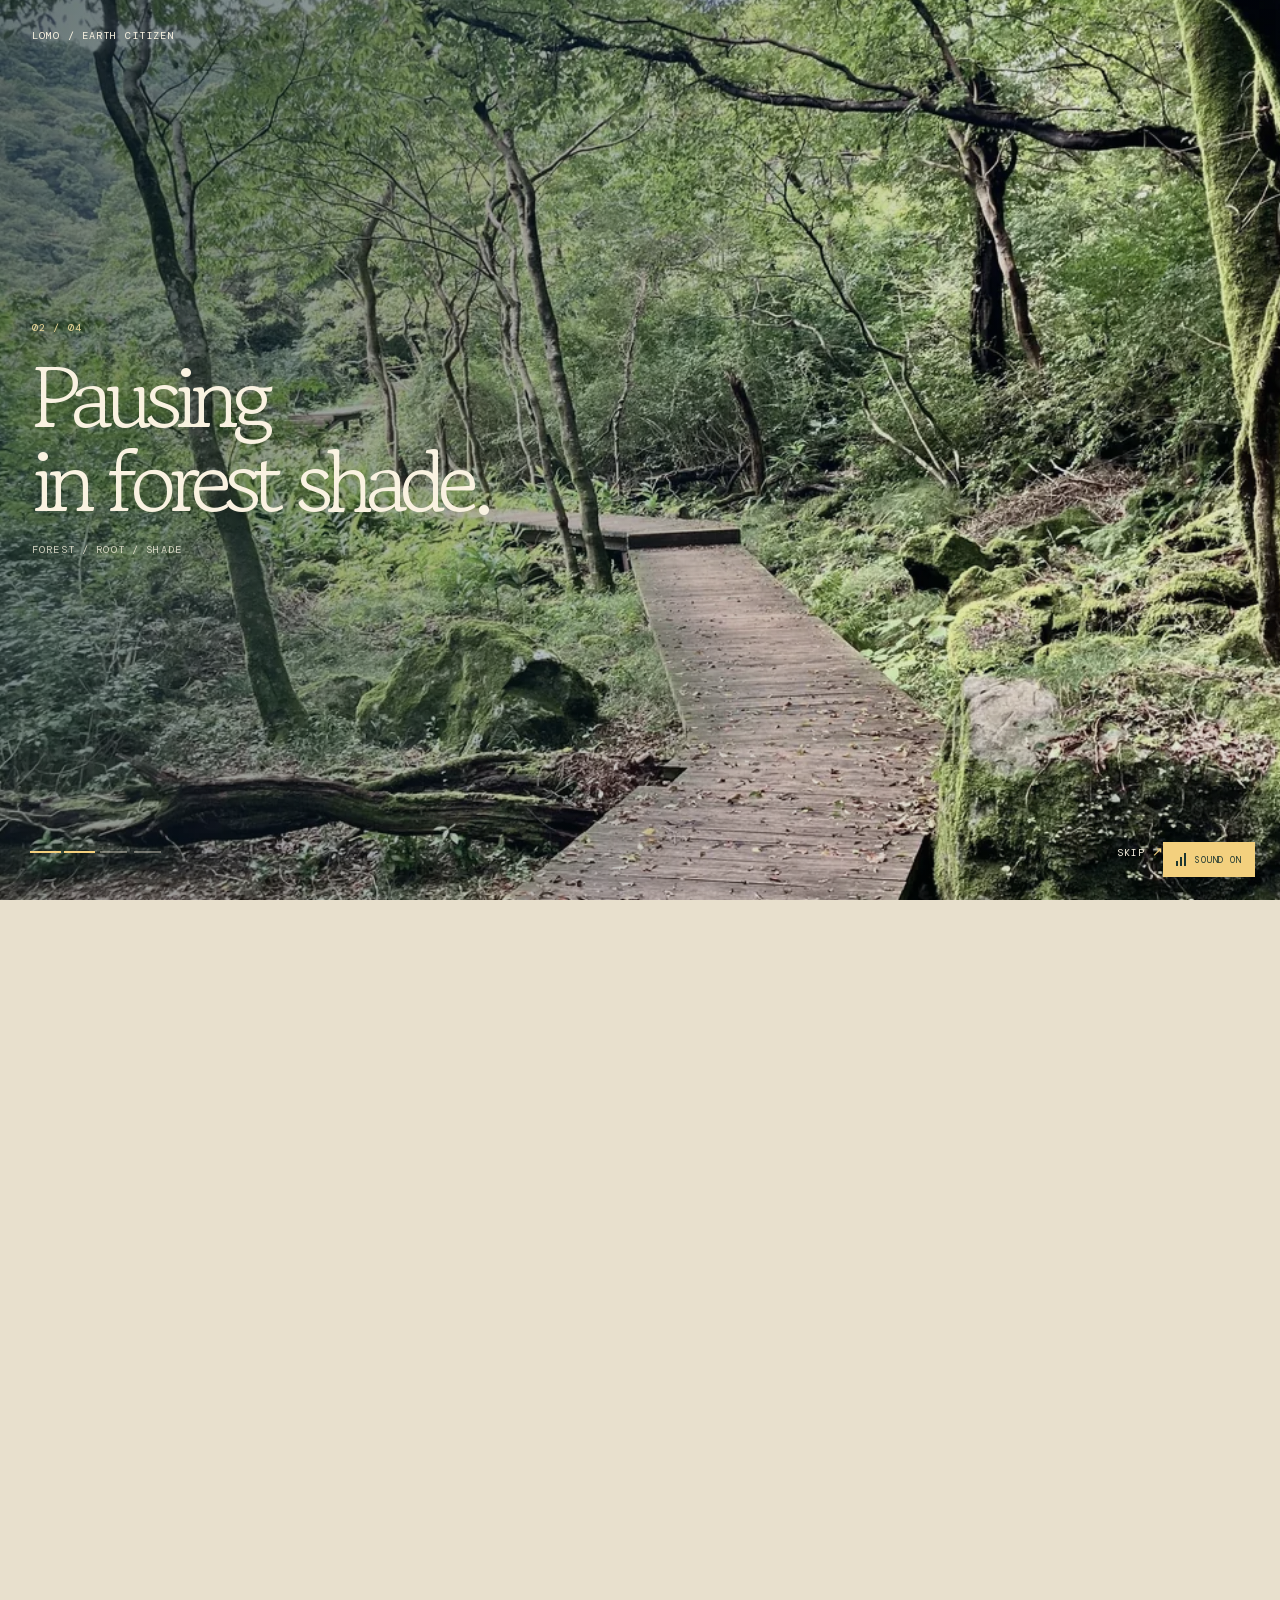
==== commit be329e4a: "Streamline layout: remove sections 5-7 and re-sequence archive and house sections" ====
--- a/en/index.html
+++ b/en/index.html
@@ -255,7 +255,7 @@
 </section>
 <section aria-labelledby="route-title" class="route-feature section-block wrap" data-sound-theme="sea" id="route-studio">
 <div class="route-feature-copy">
-<p class="eyebrow">LOMO / ROUTE TOOL</p>
+<p class="eyebrow">SECTION 04 / ROUTE TOOL</p>
 <h2 data-i18n-html="route.titleNew" id="route-title">Even after the trip,<br/><i>the route you moved through remains.</i></h2>
 <p data-i18n="route.bodyNew">LOMO reads time and location data from your travel photos and turns your movement across Earth into one film.</p>
 <a class="button button-route" data-i18n="route.ctaNew" data-track="route-studio-appstore" href="https://apps.apple.com/app/id6782547819" rel="noreferrer noopener" target="_blank">START FREE ON THE APP STORE ↗</a>
@@ -263,46 +263,9 @@
 </div>
 <img alt="A travel field note in nature" data-i18n-alt="image.route" decoding="async" height="800" loading="lazy" sizes="(max-width: 600px) 100vw, 42vw" src="../images/route-480.webp" srcset="../images/route-480.webp 480w, ../images/route.webp 1200w" width="1200"/>
 </section>
-<section aria-labelledby="story-title" class="story-section section-block wrap">
-<div class="story-mark">FIELD<br/>NOTE<br/><span>05</span></div>
-<div>
-<p class="eyebrow">SECTION 05 / THE OBSERVER</p>
-<p class="story-bridge" data-i18n="story.bridge">I grow distant landscapes slowly in one record.</p>
-<h2 data-i18n-html="story.title" id="story-title">I used to be afraid of water.<br/><i>Now I'm a diver.</i></h2>
-<p data-i18n="story.body">I was not always free to travel, and I did not always know how to build things. I lived in unfamiliar cities, entered the water, crossed borders, and recorded what happened through photographs and writing.</p>
-<p data-i18n="story.body2">At some point, recording was no longer enough, so I began building tools. Jikoo On is not a finished life; it is an ongoing experiment in how to live better on Earth.</p>
-<div class="story-flow">MOVE <i>→</i> LIVE <i>→</i> EXPERIENCE <i>→</i> MAKE <i>→</i> RECORD</div>
-</div>
-</section>
-<section aria-labelledby="letter-title" class="letter-section section-block wrap">
-<div>
-<p class="eyebrow">SECTION 06 / EARTH CITIZEN</p>
-<h2 data-i18n-html="letter.title" id="letter-title">EARTH CITIZEN<br/><i>FIELD LETTER</i></h2>
-<p data-i18n-html="letter.body">Twice a month.<br/>One place I've lived,<br/>one thing it taught me,<br/>and one place I'm heading next.</p>
-</div>
-<div class="letter-actions">
-<a class="button button-primary" data-config-key="newsletterUrl" data-i18n="letter.cta" data-track="newsletter" hidden="" href="" rel="noreferrer noopener" target="_blank">JOIN THE FIELD LETTER ↗</a>
-<div class="empty-cta" id="newsletter-coming-soon">
-<span data-i18n="letter.comingSoon">FIELD LETTER / COMING SOON</span>
-</div>
-</div>
-</section>
-<section aria-labelledby="work-title" class="work-section section-block wrap">
-<div>
-<p class="eyebrow">FIELD COLLABORATION</p>
-<h2 data-i18n="work.title" id="work-title">WORK WITH JIKOO</h2>
-<p class="work-tags">Hotels · Coliving · Diving · Surf · Travel · Outdoor</p>
-<p data-i18n="work.body">I create field-tested travel stories, photography and short-form video from places I actually experience.</p>
-</div>
-<div class="config-actions">
-<a class="button button-secondary config-link" data-config-key="creatorPortfolioUrl" data-i18n="work.portfolio" data-track="creator-portfolio" hidden="">VIEW CREATOR PORTFOLIO ↗</a>
-<a class="button button-secondary config-link" data-config-key="collaborationUrl" data-i18n="work.collaboration" data-track="creator-collaboration" hidden="">COLLABORATION ↗</a>
-<a class="button button-secondary config-link" data-config-key="businessEmail" data-i18n="work.inquiry" data-track="creator-collaboration" hidden="">CONTACT / INQUIRY ↗</a>
-</div>
-</section>
 <section aria-labelledby="archive-title" class="archive-section section-block wrap" id="archive">
 <div class="section-heading">
-<p>SECTION 08 / FOLLOW THE RECORDS</p>
+<p>SECTION 05 / FOLLOW THE RECORDS</p>
 <h2 data-i18n="archive.title" id="archive-title">ARCHIVE / FOLLOW THE RECORDS</h2>
 </div>
 <div class="link-list">
@@ -341,7 +304,7 @@
 <div class="future-house" data-sound-theme="moss">
 <img alt="A deep forest and moss landscape" class="house-photo" data-i18n-alt="image.house" decoding="async" height="800" loading="lazy" sizes="(max-width: 600px) calc(100vw - 58px), 320px" src="../images/moss-720.webp" srcset="../images/moss-480.webp 480w, ../images/moss-720.webp 720w, ../images/moss.webp 1200w" width="1200"/>
 <div class="house-copy">
-<small>SECTION 09 / FUTURE SHELTER</small>
+<small>SECTION 06 / FUTURE SHELTER</small>
 <h2 data-i18n="house.titleNew" id="house-section-title">LOMO House</h2>
 <p data-i18n-html="house.teaser">A sketch of a house holding the moisture of the sea,<br/>the light of the desert, and the time of forests and moss.</p>
 <button aria-controls="lomo-house-modal" aria-haspopup="dialog" class="button button-house" data-modal-open="" data-track="lomo-house-modal" type="button">
--- a/styles.min.css
+++ b/styles.min.css
@@ -1 +1 @@
-@font-face{font-family:"DM Mono";font-style:normal;font-weight:400;font-display:swap;src:url("fonts/dm-mono-400.woff2") format("woff2")}@font-face{font-family:"DM Mono";font-style:normal;font-weight:500;font-display:swap;src:url("fonts/dm-mono-500.woff2") format("woff2")}@font-face{font-family:"Gowun Batang";font-style:normal;font-weight:400;font-display:swap;src:url("fonts/gowun-batang-400.woff2") format("woff2")}@font-face{font-family:"Gowun Batang";font-style:normal;font-weight:700;font-display:swap;src:url("fonts/gowun-batang-700.woff2") format("woff2")}@font-face{font-family:"Noto Serif KR";font-style:normal;font-weight:400;font-display:swap;src:url("fonts/noto-serif-kr-400.woff2") format("woff2")}@font-face{font-family:"Noto Serif KR";font-style:normal;font-weight:500;font-display:swap;src:url("fonts/noto-serif-kr-500.woff2") format("woff2")}@font-face{font-family:"Noto Serif KR";font-style:normal;font-weight:600;font-display:swap;src:url("fonts/noto-serif-kr-600.woff2") format("woff2")}html[data-lang="en"] body:not(.i18n-ready){visibility:hidden}:root{--paper:#e8e0cd;--paper-light:#f6f0e4;--ink:#123f3d;--ink-soft:#55716c;--teal:#145c61;--forest:#42634b;--desert:#bd8134;--moss:#638569;--saffron:#c77c2d;--line:rgba(18,63,61,0.22);--serif:"Noto Serif KR",serif;--display:"Gowun Batang",serif;--mono:"DM Mono",monospace;--ease:cubic-bezier(0.23,1,0.32,1)}*{box-sizing:border-box}html{scroll-behavior:smooth}html,body{overflow-x:hidden;max-width:100%}body{margin:0;background:var(--paper);color:var(--ink);font-family:var(--serif)}body.intro-active{overflow:hidden}a{color:inherit;text-decoration:none;-webkit-tap-highlight-color:transparent}button{font:inherit;-webkit-tap-highlight-color:transparent}img{max-width:100%}.intro-pending .site-shell,body.intro-active .site-shell{opacity:0;visibility:hidden;pointer-events:none}.site-shell{position:relative;min-height:100vh;overflow-x:hidden;background:radial-gradient(circle at 84% 2%,#f8e7be 0,transparent 25rem),linear-gradient(113deg,#e8e0cd 0%,#f5efe4 50%,#ded4bd 100%);transition:opacity .4s var(--ease),visibility .4s var(--ease)}.sound-toggle{position:fixed;z-index:56;right:25px;bottom:23px;display:inline-flex;align-items:center;gap:9px;border:1px solid var(--ink);padding:10px 12px;color:var(--ink);background:rgba(246,240,228,.94);box-shadow:4px 5px 0 rgba(18,63,61,.15);font:.56rem var(--mono);letter-spacing:.1em;cursor:pointer;transition:transform .18s var(--ease),background .25s var(--ease),color .25s var(--ease),border-color .25s var(--ease)}.sound-toggle:hover{transform:translate(-2px,-2px);box-shadow:6px 7px 0 rgba(18,63,61,.18)}.sound-toggle:active{transform:scale(.97)}.sound-toggle:focus-visible{outline:2px solid var(--saffron);outline-offset:3px}.sound-toggle[aria-pressed="true"]{color:#f8f0df;border-color:var(--teal);background:var(--teal)}.sound-glyph{display:flex;align-items:end;gap:2px;height:13px}.sound-glyph i{display:block;width:2px;height:5px;background:currentColor}.sound-glyph i:nth-child(2){height:9px}.sound-glyph i:nth-child(3){height:13px}.sound-toggle[aria-pressed="true"] .sound-glyph i{animation:sound-pulse .8s ease-in-out infinite alternate}.sound-toggle[aria-pressed="true"] .sound-glyph i:nth-child(2){animation-delay:.14s}.sound-toggle[aria-pressed="true"] .sound-glyph i:nth-child(3){animation-delay:.27s}.intro-pending .sound-toggle{color:#f9f2e1;border-color:rgba(249,242,225,.65);background:rgba(8,32,30,.3);box-shadow:none}.intro-pending .sound-toggle[aria-pressed="true"]{border-color:#f3d07e;color:#1c3630;background:#f3d07e}.ecosystem-intro{position:fixed;z-index:40;inset:0;display:grid;place-items:stretch;overflow:hidden;color:#f9f2e1;background:#155b63;opacity:0;visibility:hidden;transition:opacity .45s var(--ease),visibility .45s var(--ease),background .55s var(--ease)}.ecosystem-intro[hidden]{display:none}.intro-pending .ecosystem-intro{opacity:1;visibility:visible}.ecosystem-intro[data-state="leaving"]{opacity:0;visibility:hidden}.intro-landscape,.intro-shade{position:absolute;inset:-4%}.intro-landscape{background:center/cover no-repeat;transform:scale(1.08);transition:transform .78s var(--ease),filter .55s var(--ease);animation:intro-breathe 4.1s ease-in-out infinite alternate}.intro-shade{background:linear-gradient(110deg,rgba(7,31,31,.64),rgba(7,31,31,.1) 68%);transition:background .55s var(--ease)}.ecosystem-intro[data-theme="sea"]{background:#155b63}.ecosystem-intro[data-theme="sea"] .intro-landscape{background-image:url("images/sea.webp");filter:saturate(.9)}.ecosystem-intro[data-theme="forest"]{background:#42634b}.ecosystem-intro[data-theme="forest"] .intro-landscape{background-image:url("images/forest.webp");filter:saturate(.72)}.ecosystem-intro[data-theme="desert"]{background:#b97732}.ecosystem-intro[data-theme="desert"] .intro-landscape{background-image:url("images/desert-wide.webp");filter:saturate(.78)}.ecosystem-intro[data-theme="moss"]{background:#5e8069}.ecosystem-intro[data-theme="moss"] .intro-landscape{background-image:url("images/moss.webp");filter:saturate(.72)}.ecosystem-intro[data-theme="desert"] .intro-shade{background:linear-gradient(110deg,rgba(74,41,13,.62),rgba(74,41,13,.08) 70%)}.ecosystem-intro[data-theme="moss"] .intro-shade{background:linear-gradient(110deg,rgba(14,45,35,.66),rgba(14,45,35,.1) 67%)}.intro-content{position:relative;z-index:1;display:grid;grid-template-rows:auto 1fr auto;width:min(1360px,calc(100% - 64px));min-height:100dvh;height:100dvh;margin:0 auto;padding:29px 0 32px;box-sizing:border-box}.intro-brand,.intro-number,.intro-english,.intro-skip{font-family:var(--mono);letter-spacing:.11em}.intro-brand{margin:0;font-size:.64rem}.intro-center{align-self:center;max-width:720px}.intro-number{display:block;margin-bottom:21px;color:#ead798;font-size:.65rem}.intro-korean{margin:0;font:400 clamp(3.1rem,6.8vw,7rem)/.96 var(--display);letter-spacing:-.09em;text-shadow:0 2px 24px rgba(0,0,0,.2)}.intro-english{margin:20px 0 0;color:rgba(249,242,225,.8);font-size:.65rem}.intro-footer{display:flex;align-items:center;justify-content:space-between;padding-right:clamp(16px,8vw,84px)}.intro-progress{display:flex;gap:7px}.intro-progress i{display:block;width:27px;height:2px;background:rgba(249,242,225,.38);transition:background .25s var(--ease),transform .25s var(--ease)}.intro-progress i.is-active{background:#f3d07e;transform:scaleX(1.15)}.intro-skip{border:0;padding:8px 0;color:#f9f2e1;background:transparent;font-size:.61rem;cursor:pointer}.intro-skip span{color:#f3d07e;font-size:.8rem}.intro-skip:focus-visible{outline:2px solid #f3d07e;outline-offset:5px}.site-shell::before{position:fixed;inset:0;z-index:0;pointer-events:none;content:"";opacity:.13;background-image:url("data:image/svg+xml,%3Csvg viewBox='0 0 240 240' xmlns='http://www.w3.org/2000/svg'%3E%3Cfilter id='n'%3E%3CfeTurbulence type='fractalNoise' baseFrequency='.82' numOctaves='4' stitchTiles='stitch'/%3E%3C/filter%3E%3Crect width='100%25' height='100%25' filter='url(%23n)' opacity='.25'/%3E%3C/svg%3E")}.wrap{position:relative;z-index:1;width:min(1360px,calc(100% - 64px));margin-inline:auto}.site-header{display:flex;align-items:center;justify-content:space-between;width:100%;padding:27px 0 23px;border-bottom:1px solid var(--line)}.header-tools{display:flex;align-items:center;gap:24px;flex-shrink:0}.language-switcher{display:inline-flex;align-items:center;gap:7px;color:var(--ink-soft);font:.56rem var(--mono);letter-spacing:.08em;white-space:nowrap}.language-switcher a{border-bottom:1px solid transparent;padding:3px 0;color:inherit;font:inherit;letter-spacing:inherit;cursor:pointer}.language-switcher a:hover,.language-switcher a:focus-visible,.language-switcher a[aria-current="page"]{border-color:var(--saffron);color:var(--ink)}.language-switcher a:focus-visible{outline:2px solid var(--saffron);outline-offset:3px}.brand{display:flex;align-items:center;gap:11px;flex-shrink:0}.brand-mark{width:36px;color:var(--teal)}.brand span{display:grid;gap:3px}.brand b,.brand em,.header-climates,.meta-line,.section-heading>p,.climate-index,.route-top,.route-copy small,.waypoint-number,.waypoint-title small,.house-copy small,.site-footer{font-family:var(--mono)}.brand b{font-size:.72rem;letter-spacing:.13em}.brand em{color:var(--ink-soft);font-size:.5rem;font-style:normal;letter-spacing:.08em}.header-climates{margin:0;color:var(--ink-soft);font-size:.63rem;letter-spacing:.09em}.hero,.hero-new{display:grid;grid-template-columns:minmax(0,1.25fr) minmax(280px,390px);align-items:center;gap:clamp(28px,5vw,84px);padding:clamp(54px,8vw,108px) 0 clamp(64px,9vw,120px)}.hero-copy{display:flex;flex-direction:column;min-width:0}.hero h1,.hero-new h1,h1{margin:18px 0 0;max-width:780px;font:400 clamp(2.2rem,4.4vw,4.6rem)/1.08 var(--display);letter-spacing:-.07em;word-break:keep-all;overflow-wrap:break-word}.hero h1 i,.hero-new h1 i,h1 i{color:var(--teal);font-style:normal}.hero-lead{max-width:650px;margin:20px 0 0;color:#47635e;font-size:1rem;line-height:1.85;word-break:keep-all}.hero-lead-secondary{margin-top:4px}.hero-actions{display:flex;flex-wrap:wrap;gap:12px;margin-top:26px}.hero-meta-bar{display:flex;flex-direction:column;gap:12px;margin-top:26px;padding-top:20px;border-top:1px solid var(--line)}.hero-meta-bar .geo-line{margin:0;color:var(--ink-soft);font-size:.54rem;letter-spacing:.12em;line-height:1.6}.hero-meta-bar .origin-quote,.origin-quote{margin:0;font:400 clamp(1.2rem,2vw,1.75rem)/1.35 var(--display);letter-spacing:-.06em;color:var(--ink);word-break:keep-all}.hero-meta-bar .origin-quote strong,.origin-quote strong{color:var(--teal);font-weight:400}.hero-polaroid{position:relative;margin:0;padding:11px 11px 0;background:var(--paper-light);box-shadow:12px 15px 0 rgba(20,92,97,.13);transform:rotate(2deg)}.hero-polaroid img{display:block;width:100%;aspect-ratio:.87;object-fit:cover;filter:saturate(.75) contrast(.98)}.hero-polaroid figcaption{display:flex;justify-content:space-between;padding:10px 2px 8px;color:var(--ink-soft);font:.5rem var(--mono);letter-spacing:.08em}.biome-strip{display:grid;grid-template-columns:repeat(4,1fr);margin:0 -11px;color:#f7f0df;font:.4rem var(--mono);letter-spacing:.04em;text-align:center}.biome-strip span{padding:8px 2px;white-space:nowrap}.sea{background:var(--teal)}.forest{background:var(--forest)}.desert{background:var(--desert)}.moss{background:var(--moss)}.north{position:absolute;top:-27px;right:12px;display:grid;place-items:center;width:50px;height:50px;border:1px solid var(--teal);border-radius:50%;background:var(--paper-light);color:var(--teal);font:.58rem var(--mono)}.north b{position:absolute;top:7px;z-index:1;font:500 .58rem var(--mono);letter-spacing:.08em}.north svg{width:31px;height:31px;margin-top:8px}.waypoints{padding-bottom:clamp(98px,12vw,165px);content-visibility:auto;contain-intrinsic-size:1200px}.section-heading{margin-left:80px;margin-bottom:27px}.section-heading>p{margin:0 0 12px;color:var(--saffron);font-size:.59rem;letter-spacing:.14em}h2{margin:0;font:400 clamp(2.55rem,5vw,4.5rem)/1 var(--display);letter-spacing:-.09em}.section-heading>span{display:block;margin-top:17px;color:var(--ink-soft);font-size:.87rem}.climate-index{display:grid;grid-template-columns:repeat(4,1fr);margin:0 0 27px 80px;border-top:1px solid var(--line);border-bottom:1px solid var(--line)}.climate-index span{display:flex;align-items:center;gap:7px;padding:10px 8px;color:var(--ink-soft);font-size:.52rem;letter-spacing:.06em}.climate-index span+span{border-left:1px solid var(--line)}.citizen-spectrum{display:flex;align-items:center;gap:12px;margin:0 0 31px;padding:11px 0;border-top:1px solid var(--line);border-bottom:1px solid var(--line);color:var(--ink-soft);font:.52rem var(--mono);letter-spacing:.12em}.citizen-spectrum i{width:18px;height:1px;background:var(--saffron);opacity:.75}.dot{width:7px;height:7px;border-radius:50%}.sea-dot{background:var(--teal)}.forest-dot{background:var(--forest)}.desert-dot{background:var(--desert)}.moss-dot{background:var(--moss)}.feature-route{display:block;overflow:hidden;color:#f8f0df;background:var(--ink);box-shadow:11px 12px 0 rgba(18,63,61,.17);transition:transform .22s var(--ease),box-shadow .22s var(--ease)}.feature-route:hover,.house-route:hover{box-shadow:15px 17px 0 rgba(18,63,61,.2);transform:translate(-4px,-4px)}.feature-route:focus-visible,.brand:focus-visible,.site-footer>a:focus-visible{outline:2px solid var(--saffron);outline-offset:4px}.feature-route:active,.waypoint:active,.house-route:active{transform:scale(.985)}.route-top{display:flex;justify-content:space-between;padding:17px 22px;border-bottom:1px solid rgba(248,240,223,.25);font-size:.57rem;letter-spacing:.1em}.route-top span:last-child{color:#e3aa4f}.route-content{display:grid;grid-template-columns:1.18fr .82fr;min-height:330px}.route-copy{align-self:center;padding:clamp(36px,5vw,67px)}.compass{display:grid;place-items:center;width:42px;height:42px;border:1px solid rgba(248,240,223,.55);border-radius:50%;font-size:1.05rem}.route-copy small{display:block;margin-top:21px;color:#e2ab50;font-size:.55rem;letter-spacing:.1em}.route-copy h3,.house-copy h3{margin:13px 0 16px;font:400 clamp(2.4rem,4.3vw,4.5rem)/.85 var(--display);letter-spacing:-.07em}.route-copy p{margin:0;color:#cad8cd;font-size:.88rem;line-height:1.85}.route-copy b{display:inline-block;margin-top:28px;padding-bottom:5px;border-bottom:1px solid #e2ab50;color:#e2ab50;font-size:.71rem;font-weight:400}.route-image{display:block;width:100%;min-height:260px;object-fit:cover;object-position:center;filter:saturate(.74)}.link-list{margin-top:27px;border-top:1px solid var(--line)}.waypoint{position:relative;isolation:isolate;display:grid;grid-template-columns:50px 48px minmax(180px,1.15fr) 108px minmax(150px,1fr) 36px;align-items:center;min-height:148px;gap:12px;padding:21px 8px;overflow:hidden;border-bottom:1px solid var(--line);transition:padding .22s var(--ease),color .22s var(--ease)}.waypoint::before{position:absolute;z-index:-1;inset:0;content:"";opacity:0;background:var(--biome-wash);transition:opacity .3s var(--ease)}.waypoint>*{position:relative;z-index:1}.waypoint:hover::before,.waypoint:focus-visible::before{opacity:1}.waypoint:hover{padding-right:21px;padding-left:18px}.waypoint:focus-visible{outline:2px solid var(--saffron);outline-offset:-2px}.waypoint-number{align-self:start;padding-top:4px;color:var(--saffron);font-size:.62rem}.waypoint-icon{display:grid;place-items:center;width:38px;height:38px;border:1px solid currentColor;border-radius:50%;font-size:1.1rem}.sea-waypoint{--biome-wash:linear-gradient(90deg,rgba(20,92,97,.17),rgba(210,236,229,.46));color:var(--teal)}.forest-waypoint{--biome-wash:linear-gradient(90deg,rgba(66,99,75,.18),rgba(224,234,212,.5));color:var(--forest)}.desert-waypoint{--biome-wash:linear-gradient(90deg,rgba(189,129,52,.2),rgba(250,233,194,.54));color:#8e6627}.waypoint-title{display:grid;gap:2px}.waypoint-title small{color:currentColor;font-size:.51rem;letter-spacing:.08em;opacity:.78}.waypoint-title b{font:400 clamp(1.65rem,2.5vw,2.3rem)/1 var(--display);letter-spacing:-.07em}.waypoint-title em{color:#4b6761;font-size:.75rem;font-style:normal}.waypoint-photo{display:block;width:108px;height:82px;object-fit:cover;object-position:center;filter:saturate(.65) contrast(.95);box-shadow:4px 5px 0 rgba(18,63,61,.12);transform:translateX(4px);transition:filter .28s var(--ease),transform .28s var(--ease),box-shadow .28s var(--ease)}.waypoint:hover .waypoint-photo,.waypoint:focus-visible .waypoint-photo{filter:saturate(1) contrast(1.03);box-shadow:7px 8px 0 rgba(18,63,61,.16);transform:translateX(0) scale(1.04)}.waypoint-note{max-width:175px;color:#55716c;font-size:.81rem;line-height:1.65;word-break:keep-all}.waypoint-arrow{justify-self:end;color:var(--saffron);font-size:1.25rem;transition:transform .18s var(--ease)}.waypoint:hover .waypoint-arrow{transform:translate(4px,-4px)}.house-route{width:100%;border:0;display:grid;grid-template-columns:220px 1fr 64px;align-items:center;gap:27px;margin-top:39px;padding:14px;color:var(--paper-light);background:#315a4d;box-shadow:10px 10px 0 rgba(49,90,77,.17);text-align:left;cursor:pointer;transition:transform .22s var(--ease),box-shadow .22s var(--ease),background .22s var(--ease)}.house-route:hover,.house-route:focus-visible{background:#244d42}.house-route:focus-visible{outline:2px solid var(--saffron);outline-offset:3px}.house-photo{display:block;width:100%;height:175px;object-fit:cover;object-position:center;filter:saturate(.76);transition:transform .35s var(--ease),filter .35s var(--ease)}.house-route:hover .house-photo,.house-route:focus-visible .house-photo{filter:saturate(1);transform:scale(1.025)}.house-copy small{color:#d9d19e;font:.56rem var(--mono);letter-spacing:.1em}.house-copy h3{margin:16px 0 10px;font-size:clamp(2rem,3.4vw,3.25rem)}.house-copy p{margin:0;color:#d5e0d4;font-size:.84rem;line-height:1.8}.house-arrow{justify-self:end;padding-right:12px;color:#e3aa4f;font:.57rem var(--mono);letter-spacing:.08em}.modal-backdrop{position:fixed;z-index:20;inset:0;display:grid;place-items:center;padding:24px;background:rgba(11,36,34,.67);opacity:0;backdrop-filter:blur(0);transition:opacity .26s var(--ease),backdrop-filter .26s var(--ease)}.modal-backdrop[data-state="open"]{opacity:1;backdrop-filter:blur(7px)}.modal-backdrop[hidden]{display:none}.modal-open{overflow:hidden}.house-modal{position:relative;display:grid;grid-template-columns:minmax(260px,.78fr) minmax(0,1.02fr);width:min(950px,100%);max-height:min(760px,calc(100vh - 48px));overflow:auto;color:var(--ink);background:var(--paper-light);box-shadow:16px 18px 0 rgba(0,0,0,.2);opacity:0;transform:translateY(16px) scale(.985);transition:opacity .3s var(--ease),transform .3s var(--ease)}.modal-backdrop[data-state="open"] .house-modal{opacity:1;transform:translateY(0) scale(1)}.modal-close{position:absolute;z-index:2;top:15px;right:16px;display:flex;align-items:center;gap:7px;border:0;border-bottom:1px solid var(--ink);padding:4px 0;color:var(--ink);background:transparent;font:.62rem var(--mono);letter-spacing:.08em;cursor:pointer}.modal-close span{font:1.25rem/1 var(--display)}.modal-close:focus-visible{outline:2px solid var(--saffron);outline-offset:4px}.modal-image{display:block;width:100%;min-height:590px;object-fit:cover;object-position:center;filter:saturate(.75)}.modal-content{align-self:center;padding:clamp(42px,6vw,73px) clamp(28px,6vw,70px)}.modal-kicker{margin:0 0 14px;color:var(--saffron);font:.58rem var(--mono);letter-spacing:.12em}.modal-content h2{font-size:clamp(2.45rem,4.5vw,4.2rem)}.modal-content h2 i{color:var(--teal);font-style:normal}.modal-lead{margin:27px 0 15px;color:var(--ink);font-size:1rem;line-height:1.85;word-break:keep-all}.modal-body{margin:0;color:var(--ink-soft);font-size:.87rem;line-height:1.9;word-break:keep-all}.modal-biomes{display:grid;grid-template-columns:repeat(2,1fr);margin:30px 0;border:1px solid var(--line)}.modal-biomes span{padding:13px 11px;color:#f9f2e1;font:.58rem/1.5 var(--mono);letter-spacing:.07em}.modal-biomes b{color:inherit;font:.74rem var(--serif);letter-spacing:0}.modal-outbound{display:inline-block;padding-bottom:5px;border-bottom:1px solid var(--saffron);color:var(--saffron);font-size:.78rem}.site-footer{content-visibility:auto;contain-intrinsic-size:140px;display:grid;grid-template-columns:1fr auto 1fr;align-items:end;padding:30px 0 34px;border-top:1px solid var(--line);color:var(--ink-soft);font-size:.57rem;letter-spacing:.08em}.specimen-tray p{margin:0 0 9px;color:var(--teal);font-size:.54rem}.specimen-tray span{display:inline-grid;place-items:center;width:33px;height:18px;margin-right:4px;color:var(--ink);font-size:.43rem}.salt{border:1px solid #9eb8b2;background:#e8f1e6}.sap{border:1px solid #5c734d;background:#a6b77b}.sand{border:1px solid #b89151;background:#e9c983}.moss-specimen{border:1px solid #315a4d;background:#79967d}.site-footer>p{margin:0}.site-footer>a{justify-self:end;border-bottom:1px solid transparent}.site-footer>a:hover{border-color:var(--saffron)}.contour{position:absolute;z-index:0;width:48vw;height:46vw;min-height:380px;opacity:.24;pointer-events:none;background:repeating-radial-gradient(ellipse at 20% 50%,transparent 0 17px,rgba(20,92,97,.27) 18px 19px,transparent 20px 31px);mask-image:linear-gradient(to bottom,black,transparent)}.contour--top{top:145px;right:-18vw;transform:rotate(-17deg)}.contour--bottom{right:-11vw;bottom:-21vw;transform:rotate(146deg)}@media (prefers-reduced-motion:no-preference){.hero-copy,.hero-polaroid,.waypoints{animation:rise .7s var(--ease) both}.hero-polaroid{animation-delay:.09s}.waypoints{animation-delay:.16s}.contour--top{animation:drift 18s ease-in-out infinite alternate}}@keyframes rise{from{opacity:0;transform:translateY(12px)}to{opacity:1;transform:translateY(0)}}@keyframes drift{to{transform:translate(-9px,5px) rotate(-17deg)}}@keyframes intro-breathe{to{transform:scale(1.16) translate(-1.3%,.8%)}}@keyframes sound-pulse{to{transform:scaleY(.52);opacity:.62}}@media (prefers-reduced-motion:reduce){*,*::before,*::after{scroll-behavior:auto !important;animation-duration:.01ms !important;animation-iteration-count:1 !important;transition-duration:.01ms !important}.ecosystem-intro{display:none !important}}.eyebrow,.card-index,.geo-line,.story-flow,.work-tags,.empty-cta,.route-feature-copy small{font-family:var(--mono);letter-spacing:.12em}.section-block{padding-bottom:clamp(50px,7vw,90px)}.button{display:inline-flex;align-items:center;justify-content:center;min-height:44px;padding:12px 18px;border:1px solid currentColor;font:500 .61rem var(--mono);letter-spacing:.07em;transition:transform .18s var(--ease),background .2s var(--ease),color .2s var(--ease);cursor:pointer;text-decoration:none}.button:hover{transform:translate(-2px,-2px)}.button:active{transform:scale(.97)}.button:focus-visible,.config-link:focus-visible{outline:2px solid var(--saffron);outline-offset:4px}.button-primary{color:#f7f0df;background:var(--teal);border-color:var(--teal)}.button-primary:hover{background:#0f4a4e;border-color:#0f4a4e;color:#fff}.button-secondary{color:var(--ink);background:transparent}.button-secondary:hover{color:#f7f0df;background:var(--ink)}.geo-line{margin:24px 0 0;color:var(--ink-soft);font-size:.53rem;line-height:1.7}.section-heading{margin-bottom:28px}.explore-grid{display:grid;grid-template-columns:repeat(5,1fr);gap:1px;background:var(--line);border:1px solid var(--line)}.explore-card{position:relative;min-height:230px;padding:22px 18px;color:var(--ink);background:rgba(246,240,228,.54);transition:transform .22s var(--ease),color .22s var(--ease),background .22s var(--ease);overflow:hidden;text-decoration:none}.explore-card:hover,.explore-card:focus-visible{z-index:1;color:#f7f0df;transform:translateY(-5px);background:var(--ink);outline:none}.explore-card h3{max-width:180px;margin:48px 0 12px;font:400 1.5rem/1.12 var(--display);letter-spacing:-.07em}.explore-card p{margin:0;color:var(--ink-soft);font-size:.73rem;line-height:1.65}.explore-card:hover p,.explore-card:focus-visible p{color:#d5e0d4}.card-arrow{position:absolute;right:18px;bottom:17px;color:var(--saffron);font-size:1.3rem}.field-notes-grid{display:grid;grid-template-columns:repeat(3,1fr);gap:18px}.field-note{display:flex;flex-direction:column;min-height:315px;border-top:2px solid var(--teal);background:rgba(246,240,228,.55);transition:transform .22s var(--ease),box-shadow .22s var(--ease);text-decoration:none;color:inherit}.field-note:hover{transform:translateY(-5px);box-shadow:8px 10px 0 rgba(18,63,61,.12)}.field-note-image{width:100%;height:145px;object-fit:cover;filter:saturate(.72)}.field-note-copy{display:flex;flex:1;flex-direction:column;padding:17px}.field-note-meta{display:flex;justify-content:space-between;color:var(--saffron);font:.52rem var(--mono);letter-spacing:.08em}.field-note h3{margin:16px 0 8px;font:400 1.35rem/1.15 var(--display);letter-spacing:-.06em;color:var(--ink)}.field-note p{margin:0;color:var(--ink-soft);font-size:.76rem;line-height:1.65}.field-note-footer{display:flex;justify-content:space-between;margin-top:auto;padding-top:16px;color:var(--ink-soft);font:.52rem var(--mono);letter-spacing:.06em}.route-feature{display:grid;grid-template-columns:1.15fr .85fr;align-items:stretch;overflow:hidden;color:#f8f0df;background:var(--ink);box-shadow:11px 12px 0 rgba(18,63,61,.17);margin-bottom:clamp(50px,7vw,90px)}.route-feature-copy{display:flex;flex-direction:column;align-items:flex-start;justify-content:center;padding:clamp(35px,6vw,75px)}.route-feature h2{margin:18px 0 20px;font-size:clamp(2.4rem,4.2vw,4.6rem)}.route-feature h2 i,.story-section h2 i,.letter-section h2 i,.future-house h2 i{color:#e3aa4f;font-style:normal}.route-feature-copy>p:not(.eyebrow){max-width:480px;color:#cad8cd;line-height:1.9}.button-route{margin-top:22px;color:#f8f0df;border-color:#e2ab50}.button-route:hover{color:var(--ink);background:#e2ab50}.route-feature-copy small{margin-top:24px;color:#e2ab50;font-size:.55rem}.route-feature>img{width:100%;height:100%;min-height:380px;object-fit:cover;filter:saturate(.72)}.story-section{display:grid;grid-template-columns:100px minmax(0,750px);gap:40px}.story-mark{padding-top:8px;color:var(--saffron);font:.57rem/1.7 var(--mono);letter-spacing:.11em}.story-mark span{color:var(--ink)}.story-bridge{margin:12px 0 0 !important;color:var(--saffron) !important;font-family:var(--serif);font-style:italic;font-size:clamp(1rem,1.4vw,1.25rem) !important}.story-section h2{margin:18px 0 22px;font-size:clamp(2.5rem,4.8vw,4.8rem)}.story-section p{max-width:690px;color:#47635e;font-size:.95rem;line-height:1.95;word-break:keep-all}.story-flow{margin-top:26px;color:var(--saffron);font-size:.58rem}.story-flow i{padding:0 8px;color:var(--ink-soft);font-style:normal}.letter-section,.work-section{display:grid;grid-template-columns:1fr 1fr;gap:40px;align-items:center;border-top:1px solid var(--line);padding-top:48px}.letter-section h2,.work-section h2{margin:16px 0;font-size:clamp(2.4rem,4.5vw,4.5rem)}.letter-section p:not(.eyebrow),.work-section p:not(.eyebrow){color:#47635e;font-size:.92rem;line-height:1.85}.letter-actions{display:flex;flex-direction:column;align-items:flex-end}.empty-cta{justify-self:end;padding:20px 24px;border:1px dashed var(--line);color:var(--ink-soft);font-size:.56rem;letter-spacing:.1em}.work-tags{color:var(--saffron) !important;font-size:.59rem !important;letter-spacing:.09em}.config-actions{display:flex;flex-wrap:wrap;justify-content:flex-end;gap:10px}.config-link[hidden],.empty-cta[hidden]{display:none}.archive-section{border-top:1px solid var(--line);padding-top:45px}.future-house{display:grid;grid-template-columns:minmax(220px,.44fr) 1fr;align-items:stretch;overflow:hidden;background:#315a4d;box-shadow:11px 12px 0 rgba(18,63,61,.17);margin-bottom:clamp(40px,6vw,70px)}.future-house .house-photo{width:100%;height:100%;min-height:300px;object-fit:cover;filter:saturate(.76)}.future-house .house-copy{display:flex;flex-direction:column;align-items:flex-start;justify-content:center;padding:clamp(30px,5vw,55px);color:#f8f0df}.future-house .house-copy small{color:#d9d19e;font-size:.56rem}.future-house .house-copy h2{margin:14px 0 16px;font-size:clamp(2.4rem,4.2vw,4.4rem);color:#f8f0df}.future-house .house-copy p{max-width:520px;color:#d5e0d4;font-size:.88rem;line-height:1.85}.button-house{margin-top:20px;color:#f8f0df;border-color:#d9d19e;background:transparent}.button-house:hover{color:var(--ink);background:#d9d19e}@media (max-width:860px){.hero,.hero-new{grid-template-columns:minmax(0,1fr) 280px;gap:28px;padding:48px 0 72px}.hero-polaroid,.hero-new .hero-polaroid{grid-column:2;width:100%;justify-self:end;margin-top:0}.section-heading,.climate-index{margin-left:0}.explore-grid{grid-template-columns:repeat(3,1fr)}.field-notes-grid{grid-template-columns:repeat(2,1fr)}.route-feature{grid-template-columns:1fr .75fr}.route-content{grid-template-columns:1.18fr .72fr}.route-copy{padding:37px}.waypoint{grid-template-columns:40px 45px minmax(150px,1fr) 90px 38px}.waypoint-photo{width:90px;height:72px}.waypoint-note{display:none}.story-section{grid-template-columns:60px minmax(0,1fr)}.letter-section,.work-section{gap:25px}.future-house{grid-template-columns:1fr .9fr}.house-modal{grid-template-columns:.7fr 1fr}}@media (max-width:600px){.sound-toggle{right:14px;bottom:14px;padding:9px 10px;font-size:.49rem}.intro-content{width:min(100% - 38px,540px);padding:21px 0 24px}.intro-brand{font-size:.55rem}.intro-korean{font-size:clamp(2.2rem,9.5vw,3.8rem);line-height:1.05}.intro-progress i{width:20px}.intro-footer{padding-right:80px}.wrap{width:min(100% - 38px,540px)}.site-header{padding:18px 0 16px}.header-climates{display:none}.header-tools{width:auto;justify-content:flex-end}.language-switcher{font-size:.53rem}.hero,.hero-new{grid-template-columns:1fr;padding:36px 0 58px;gap:24px}.hero h1,.hero-new h1,h1{margin-top:14px;font-size:clamp(1.65rem,6.8vw,2.35rem);line-height:1.18;word-break:keep-all;overflow-wrap:break-word}.hero-lead{font-size:.9rem;line-height:1.8;margin-top:14px}.hero-actions{display:grid;grid-template-columns:1fr;gap:9px;margin-top:20px}.button{width:100%;font-size:.56rem}.hero-meta-bar{margin-top:20px;padding-top:16px;gap:10px}.geo-line{font-size:.43rem}.hero-meta-bar .origin-quote,.origin-quote{font-size:1.2rem}.hero-polaroid,.hero-new .hero-polaroid{grid-column:1;order:2;width:min(92%,340px);justify-self:center;margin-top:0}.biome-strip{font-size:.32rem}.section-heading{margin-left:0;margin-bottom:25px}.section-heading>span{font-size:.8rem;line-height:1.6}h2{font-size:clamp(2rem,7vw,2.75rem)}.climate-index{grid-template-columns:repeat(2,1fr);margin:0 0 20px}.climate-index span{padding:9px 5px;font-size:.45rem}.climate-index span:nth-child(3){border-left:0;border-top:1px solid var(--line)}.climate-index span:nth-child(4){border-top:1px solid var(--line)}.citizen-spectrum{flex-wrap:wrap;gap:8px;margin-bottom:24px;font-size:.46rem}.citizen-spectrum i{width:10px}.explore-grid,.field-notes-grid{grid-template-columns:1fr}.explore-card{min-height:160px}.explore-card h3{margin-top:32px}.field-note{min-height:280px}.route-feature{grid-template-columns:1fr;margin-bottom:65px}.route-feature>img{min-height:190px;max-height:230px;order:-1}.route-feature h2{font-size:2.3rem}.route-content{grid-template-columns:1fr}.route-copy{padding:36px 25px 31px}.route-copy h3{font-size:2.4rem}.route-image{min-height:135px}.route-top{padding:15px;font-size:.46rem}.waypoint{grid-template-columns:27px 39px minmax(0,1fr) 62px 21px;min-height:124px;gap:7px;padding:19px 0}.waypoint:hover{padding-inline:7px}.waypoint-title b{font-size:1.45rem}.waypoint-title em{font-size:.61rem}.waypoint-title small{font-size:.42rem}.waypoint-photo{width:60px;height:69px}.story-section{grid-template-columns:1fr;gap:15px}.story-mark{display:none}.story-section h2{font-size:clamp(1.9rem,6.5vw,2.5rem)}.story-section p{font-size:.86rem}.story-flow{line-height:2}.letter-section,.work-section{grid-template-columns:1fr;padding-top:32px;gap:20px}.letter-section h2,.work-section h2{font-size:clamp(1.9rem,6.5vw,2.5rem)}.empty-cta,.config-actions,.letter-actions{justify-self:start;justify-content:flex-start;align-items:flex-start}.future-house{grid-template-columns:1fr}.future-house .house-photo{min-height:180px;max-height:220px;order:-1}.future-house .house-copy{padding:32px 24px}.future-house .house-copy h2{font-size:clamp(1.9rem,6.5vw,2.4rem)}.house-route{grid-template-columns:1fr 46px;gap:10px;padding:10px}.house-photo{grid-column:1/-1;height:155px}.house-copy{grid-column:1;padding:9px 7px 12px}.house-copy h3{font-size:2.2rem}.house-copy p{font-size:.75rem}.house-arrow{grid-column:2;grid-row:2;padding-right:7px}.site-footer{grid-template-columns:1fr;gap:15px;padding-top:23px}.site-footer>a{justify-self:start}.contour--top{top:315px;width:110vw;right:-55vw}.modal-backdrop{padding:13px}.house-modal{grid-template-columns:1fr;max-height:calc(100vh - 26px)}.modal-image{min-height:180px}.modal-content{padding:35px 24px 37px}.modal-content h2{font-size:2.3rem}.modal-lead{margin-top:20px;font-size:.92rem}.modal-body{font-size:.81rem}.modal-close{top:12px;right:14px}.modal-biomes{margin:24px 0}}+@font-face{font-family:"DM Mono";font-style:normal;font-weight:400;font-display:swap;src:url("fonts/dm-mono-400.woff2") format("woff2")}@font-face{font-family:"DM Mono";font-style:normal;font-weight:500;font-display:swap;src:url("fonts/dm-mono-500.woff2") format("woff2")}@font-face{font-family:"Gowun Batang";font-style:normal;font-weight:400;font-display:swap;src:url("fonts/gowun-batang-400.woff2") format("woff2")}@font-face{font-family:"Gowun Batang";font-style:normal;font-weight:700;font-display:swap;src:url("fonts/gowun-batang-700.woff2") format("woff2")}@font-face{font-family:"Noto Serif KR";font-style:normal;font-weight:400;font-display:swap;src:url("fonts/noto-serif-kr-400.woff2") format("woff2")}@font-face{font-family:"Noto Serif KR";font-style:normal;font-weight:500;font-display:swap;src:url("fonts/noto-serif-kr-500.woff2") format("woff2")}@font-face{font-family:"Noto Serif KR";font-style:normal;font-weight:600;font-display:swap;src:url("fonts/noto-serif-kr-600.woff2") format("woff2")}html[data-lang="en"] body:not(.i18n-ready){visibility:hidden}:root{--paper:#e8e0cd;--paper-light:#f6f0e4;--ink:#123f3d;--ink-soft:#55716c;--teal:#145c61;--forest:#42634b;--desert:#bd8134;--moss:#638569;--saffron:#c77c2d;--line:rgba(18,63,61,0.22);--serif:"Noto Serif KR",serif;--display:"Gowun Batang",serif;--mono:"DM Mono",monospace;--ease:cubic-bezier(0.23,1,0.32,1)}*{box-sizing:border-box}html{scroll-behavior:smooth}html,body{overflow-x:hidden;max-width:100%}body{margin:0;background:var(--paper);color:var(--ink);font-family:var(--serif)}body.intro-active{overflow:hidden}a{color:inherit;text-decoration:none;-webkit-tap-highlight-color:transparent}button{font:inherit;-webkit-tap-highlight-color:transparent}img{max-width:100%}.intro-pending .site-shell,body.intro-active .site-shell{opacity:0;visibility:hidden;pointer-events:none}.site-shell{position:relative;min-height:100vh;overflow-x:hidden;background:radial-gradient(circle at 84% 2%,#f8e7be 0,transparent 25rem),linear-gradient(113deg,#e8e0cd 0%,#f5efe4 50%,#ded4bd 100%);transition:opacity .4s var(--ease),visibility .4s var(--ease)}.sound-toggle{position:fixed;z-index:56;right:25px;bottom:23px;display:inline-flex;align-items:center;gap:9px;border:1px solid var(--ink);padding:10px 12px;color:var(--ink);background:rgba(246,240,228,.94);box-shadow:4px 5px 0 rgba(18,63,61,.15);font:.56rem var(--mono);letter-spacing:.1em;cursor:pointer;transition:transform .18s var(--ease),background .25s var(--ease),color .25s var(--ease),border-color .25s var(--ease)}.sound-toggle:hover{transform:translate(-2px,-2px);box-shadow:6px 7px 0 rgba(18,63,61,.18)}.sound-toggle:active{transform:scale(.97)}.sound-toggle:focus-visible{outline:2px solid var(--saffron);outline-offset:3px}.sound-toggle[aria-pressed="true"]{color:#f8f0df;border-color:var(--teal);background:var(--teal)}.sound-glyph{display:flex;align-items:end;gap:2px;height:13px}.sound-glyph i{display:block;width:2px;height:5px;background:currentColor}.sound-glyph i:nth-child(2){height:9px}.sound-glyph i:nth-child(3){height:13px}.sound-toggle[aria-pressed="true"] .sound-glyph i{animation:sound-pulse .8s ease-in-out infinite alternate}.sound-toggle[aria-pressed="true"] .sound-glyph i:nth-child(2){animation-delay:.14s}.sound-toggle[aria-pressed="true"] .sound-glyph i:nth-child(3){animation-delay:.27s}.intro-pending .sound-toggle{color:#f9f2e1;border-color:rgba(249,242,225,.65);background:rgba(8,32,30,.3);box-shadow:none}.intro-pending .sound-toggle[aria-pressed="true"]{border-color:#f3d07e;color:#1c3630;background:#f3d07e}.ecosystem-intro{position:fixed;z-index:40;inset:0;display:grid;place-items:stretch;overflow:hidden;color:#f9f2e1;background:#155b63;opacity:0;visibility:hidden;transition:opacity .45s var(--ease),visibility .45s var(--ease),background .55s var(--ease)}.ecosystem-intro[hidden]{display:none}.intro-pending .ecosystem-intro{opacity:1;visibility:visible}.ecosystem-intro[data-state="leaving"]{opacity:0;visibility:hidden}.intro-landscape,.intro-shade{position:absolute;inset:-4%}.intro-landscape{background:center/cover no-repeat;transform:scale(1.08);transition:transform .78s var(--ease),filter .55s var(--ease);animation:intro-breathe 4.1s ease-in-out infinite alternate}.intro-shade{background:linear-gradient(110deg,rgba(7,31,31,.64),rgba(7,31,31,.1) 68%);transition:background .55s var(--ease)}.ecosystem-intro[data-theme="sea"]{background:#155b63}.ecosystem-intro[data-theme="sea"] .intro-landscape{background-image:url("images/sea.webp");filter:saturate(.9)}.ecosystem-intro[data-theme="forest"]{background:#42634b}.ecosystem-intro[data-theme="forest"] .intro-landscape{background-image:url("images/forest.webp");filter:saturate(.72)}.ecosystem-intro[data-theme="desert"]{background:#b97732}.ecosystem-intro[data-theme="desert"] .intro-landscape{background-image:url("images/desert-wide.webp");filter:saturate(.78)}.ecosystem-intro[data-theme="moss"]{background:#5e8069}.ecosystem-intro[data-theme="moss"] .intro-landscape{background-image:url("images/moss.webp");filter:saturate(.72)}.ecosystem-intro[data-theme="desert"] .intro-shade{background:linear-gradient(110deg,rgba(74,41,13,.62),rgba(74,41,13,.08) 70%)}.ecosystem-intro[data-theme="moss"] .intro-shade{background:linear-gradient(110deg,rgba(14,45,35,.66),rgba(14,45,35,.1) 67%)}.intro-content{position:relative;z-index:1;display:grid;grid-template-rows:auto 1fr auto;width:min(1360px,calc(100% - 64px));min-height:100dvh;height:100dvh;margin:0 auto;padding:29px 0 32px;box-sizing:border-box}.intro-brand,.intro-number,.intro-english,.intro-skip{font-family:var(--mono);letter-spacing:.11em}.intro-brand{margin:0;font-size:.64rem}.intro-center{align-self:center;max-width:720px}.intro-number{display:block;margin-bottom:21px;color:#ead798;font-size:.65rem}.intro-korean{margin:0;font:400 clamp(3.1rem,6.8vw,7rem)/.96 var(--display);letter-spacing:-.09em;text-shadow:0 2px 24px rgba(0,0,0,.2)}.intro-english{margin:20px 0 0;color:rgba(249,242,225,.8);font-size:.65rem}.intro-footer{display:flex;align-items:center;justify-content:space-between;padding-right:clamp(16px,8vw,84px)}.intro-progress{display:flex;gap:7px}.intro-progress i{display:block;width:27px;height:2px;background:rgba(249,242,225,.38);transition:background .25s var(--ease),transform .25s var(--ease)}.intro-progress i.is-active{background:#f3d07e;transform:scaleX(1.15)}.intro-skip{border:0;padding:8px 0;color:#f9f2e1;background:transparent;font-size:.61rem;cursor:pointer}.intro-skip span{color:#f3d07e;font-size:.8rem}.intro-skip:focus-visible{outline:2px solid #f3d07e;outline-offset:5px}.site-shell::before{position:fixed;inset:0;z-index:0;pointer-events:none;content:"";opacity:.13;background-image:url("data:image/svg+xml,%3Csvg viewBox='0 0 240 240' xmlns='http://www.w3.org/2000/svg'%3E%3Cfilter id='n'%3E%3CfeTurbulence type='fractalNoise' baseFrequency='.82' numOctaves='4' stitchTiles='stitch'/%3E%3C/filter%3E%3Crect width='100%25' height='100%25' filter='url(%23n)' opacity='.25'/%3E%3C/svg%3E")}.wrap{position:relative;z-index:1;width:min(1360px,calc(100% - 64px));margin-inline:auto}.site-header{display:flex;align-items:center;justify-content:space-between;width:100%;padding:27px 0 23px;border-bottom:1px solid var(--line)}.header-tools{display:flex;align-items:center;gap:24px;flex-shrink:0}.language-switcher{display:inline-flex;align-items:center;gap:7px;color:var(--ink-soft);font:.56rem var(--mono);letter-spacing:.08em;white-space:nowrap}.language-switcher a{border-bottom:1px solid transparent;padding:3px 0;color:inherit;font:inherit;letter-spacing:inherit;cursor:pointer}.language-switcher a:hover,.language-switcher a:focus-visible,.language-switcher a[aria-current="page"]{border-color:var(--saffron);color:var(--ink)}.language-switcher a:focus-visible{outline:2px solid var(--saffron);outline-offset:3px}.brand{display:flex;align-items:center;gap:11px;flex-shrink:0}.brand-mark{width:36px;color:var(--teal)}.brand span{display:grid;gap:3px}.brand b,.brand em,.header-climates,.meta-line,.section-heading>p,.climate-index,.route-top,.route-copy small,.waypoint-number,.waypoint-title small,.house-copy small,.site-footer{font-family:var(--mono)}.brand b{font-size:.72rem;letter-spacing:.13em}.brand em{color:var(--ink-soft);font-size:.5rem;font-style:normal;letter-spacing:.08em}.header-climates{margin:0;color:var(--ink-soft);font-size:.63rem;letter-spacing:.09em}.hero,.hero-new{display:grid;grid-template-columns:minmax(0,1.25fr) minmax(280px,390px);align-items:center;gap:clamp(28px,5vw,84px);padding:clamp(54px,8vw,108px) 0 clamp(64px,9vw,120px)}.hero-copy{display:flex;flex-direction:column;min-width:0}.hero h1,.hero-new h1,h1{margin:18px 0 0;max-width:780px;font:400 clamp(2.2rem,4.4vw,4.6rem)/1.08 var(--display);letter-spacing:-.07em;word-break:keep-all;overflow-wrap:break-word}.hero h1 i,.hero-new h1 i,h1 i{color:var(--teal);font-style:normal}.hero-lead{max-width:650px;margin:20px 0 0;color:#47635e;font-size:1rem;line-height:1.85;word-break:keep-all}.hero-lead-secondary{margin-top:4px}.hero-actions{display:flex;flex-wrap:wrap;gap:12px;margin-top:26px}.hero-meta-bar{display:flex;flex-direction:column;gap:12px;margin-top:26px;padding-top:20px;border-top:1px solid var(--line)}.hero-meta-bar .geo-line{margin:0;color:var(--ink-soft);font-size:.54rem;letter-spacing:.12em;line-height:1.6}.hero-meta-bar .origin-quote,.origin-quote{margin:0;font:400 clamp(1.2rem,2vw,1.75rem)/1.35 var(--display);letter-spacing:-.06em;color:var(--ink);word-break:keep-all}.hero-meta-bar .origin-quote strong,.origin-quote strong{color:var(--teal);font-weight:400}.hero-polaroid{position:relative;margin:0;padding:11px 11px 0;background:var(--paper-light);box-shadow:12px 15px 0 rgba(20,92,97,.13);transform:rotate(2deg)}.hero-polaroid img{display:block;width:100%;aspect-ratio:.87;object-fit:cover;filter:saturate(.75) contrast(.98)}.hero-polaroid figcaption{display:flex;justify-content:space-between;padding:10px 2px 8px;color:var(--ink-soft);font:.5rem var(--mono);letter-spacing:.08em}.biome-strip{display:grid;grid-template-columns:repeat(4,1fr);margin:0 -11px;color:#f7f0df;font:.4rem var(--mono);letter-spacing:.04em;text-align:center}.biome-strip span{padding:8px 2px;white-space:nowrap}.sea{background:var(--teal)}.forest{background:var(--forest)}.desert{background:var(--desert)}.moss{background:var(--moss)}.north{position:absolute;top:-27px;right:12px;display:grid;place-items:center;width:50px;height:50px;border:1px solid var(--teal);border-radius:50%;background:var(--paper-light);color:var(--teal);font:.58rem var(--mono)}.north b{position:absolute;top:7px;z-index:1;font:500 .58rem var(--mono);letter-spacing:.08em}.north svg{width:31px;height:31px;margin-top:8px}.waypoints{padding-bottom:clamp(98px,12vw,165px);content-visibility:auto;contain-intrinsic-size:1200px}.section-heading{margin-left:80px;margin-bottom:27px}.section-heading>p{margin:0 0 12px;color:var(--saffron);font-size:.59rem;letter-spacing:.14em}h2{margin:0;font:400 clamp(2.55rem,5vw,4.5rem)/1 var(--display);letter-spacing:-.09em}.section-heading>span{display:block;margin-top:17px;color:var(--ink-soft);font-size:.87rem}.climate-index{display:grid;grid-template-columns:repeat(4,1fr);margin:0 0 27px 80px;border-top:1px solid var(--line);border-bottom:1px solid var(--line)}.climate-index span{display:flex;align-items:center;gap:7px;padding:10px 8px;color:var(--ink-soft);font-size:.52rem;letter-spacing:.06em}.climate-index span+span{border-left:1px solid var(--line)}.citizen-spectrum{display:flex;align-items:center;gap:12px;margin:0 0 31px;padding:11px 0;border-top:1px solid var(--line);border-bottom:1px solid var(--line);color:var(--ink-soft);font:.52rem var(--mono);letter-spacing:.12em}.citizen-spectrum i{width:18px;height:1px;background:var(--saffron);opacity:.75}.dot{width:7px;height:7px;border-radius:50%}.sea-dot{background:var(--teal)}.forest-dot{background:var(--forest)}.desert-dot{background:var(--desert)}.moss-dot{background:var(--moss)}.feature-route{display:block;overflow:hidden;color:#f8f0df;background:var(--ink);box-shadow:11px 12px 0 rgba(18,63,61,.17);transition:transform .22s var(--ease),box-shadow .22s var(--ease)}.feature-route:hover,.house-route:hover{box-shadow:15px 17px 0 rgba(18,63,61,.2);transform:translate(-4px,-4px)}.feature-route:focus-visible,.brand:focus-visible,.site-footer>a:focus-visible{outline:2px solid var(--saffron);outline-offset:4px}.feature-route:active,.waypoint:active,.house-route:active{transform:scale(.985)}.route-top{display:flex;justify-content:space-between;padding:17px 22px;border-bottom:1px solid rgba(248,240,223,.25);font-size:.57rem;letter-spacing:.1em}.route-top span:last-child{color:#e3aa4f}.route-content{display:grid;grid-template-columns:1.18fr .82fr;min-height:330px}.route-copy{align-self:center;padding:clamp(36px,5vw,67px)}.compass{display:grid;place-items:center;width:42px;height:42px;border:1px solid rgba(248,240,223,.55);border-radius:50%;font-size:1.05rem}.route-copy small{display:block;margin-top:21px;color:#e2ab50;font-size:.55rem;letter-spacing:.1em}.route-copy h3,.house-copy h3{margin:13px 0 16px;font:400 clamp(2.4rem,4.3vw,4.5rem)/.85 var(--display);letter-spacing:-.07em}.route-copy p{margin:0;color:#cad8cd;font-size:.88rem;line-height:1.85}.route-copy b{display:inline-block;margin-top:28px;padding-bottom:5px;border-bottom:1px solid #e2ab50;color:#e2ab50;font-size:.71rem;font-weight:400}.route-image{display:block;width:100%;min-height:260px;object-fit:cover;object-position:center;filter:saturate(.74)}.link-list{margin-top:27px;border-top:1px solid var(--line)}.waypoint{position:relative;isolation:isolate;display:grid;grid-template-columns:50px 48px minmax(180px,1.15fr) 108px minmax(150px,1fr) 36px;align-items:center;min-height:148px;gap:12px;padding:21px 8px;overflow:hidden;border-bottom:1px solid var(--line);transition:padding .22s var(--ease),color .22s var(--ease)}.waypoint::before{position:absolute;z-index:-1;inset:0;content:"";opacity:0;background:var(--biome-wash);transition:opacity .3s var(--ease)}.waypoint>*{position:relative;z-index:1}.waypoint:hover::before,.waypoint:focus-visible::before{opacity:1}.waypoint:hover{padding-right:21px;padding-left:18px}.waypoint:focus-visible{outline:2px solid var(--saffron);outline-offset:-2px}.waypoint-number{align-self:start;padding-top:4px;color:var(--saffron);font-size:.62rem}.waypoint-icon{display:grid;place-items:center;width:38px;height:38px;border:1px solid currentColor;border-radius:50%;font-size:1.1rem}.sea-waypoint{--biome-wash:linear-gradient(90deg,rgba(20,92,97,.17),rgba(210,236,229,.46));color:var(--teal)}.forest-waypoint{--biome-wash:linear-gradient(90deg,rgba(66,99,75,.18),rgba(224,234,212,.5));color:var(--forest)}.desert-waypoint{--biome-wash:linear-gradient(90deg,rgba(189,129,52,.2),rgba(250,233,194,.54));color:#8e6627}.waypoint-title{display:grid;gap:2px}.waypoint-title small{color:currentColor;font-size:.51rem;letter-spacing:.08em;opacity:.78}.waypoint-title b{font:400 clamp(1.65rem,2.5vw,2.3rem)/1 var(--display);letter-spacing:-.07em}.waypoint-title em{color:#4b6761;font-size:.75rem;font-style:normal}.waypoint-photo{display:block;width:108px;height:82px;object-fit:cover;object-position:center;filter:saturate(.65) contrast(.95);box-shadow:4px 5px 0 rgba(18,63,61,.12);transform:translateX(4px);transition:filter .28s var(--ease),transform .28s var(--ease),box-shadow .28s var(--ease)}.waypoint:hover .waypoint-photo,.waypoint:focus-visible .waypoint-photo{filter:saturate(1) contrast(1.03);box-shadow:7px 8px 0 rgba(18,63,61,.16);transform:translateX(0) scale(1.04)}.waypoint-note{max-width:175px;color:#55716c;font-size:.81rem;line-height:1.65;word-break:keep-all}.waypoint-arrow{justify-self:end;color:var(--saffron);font-size:1.25rem;transition:transform .18s var(--ease)}.waypoint:hover .waypoint-arrow{transform:translate(4px,-4px)}.house-route{width:100%;border:0;display:grid;grid-template-columns:220px 1fr 64px;align-items:center;gap:27px;margin-top:39px;padding:14px;color:var(--paper-light);background:#315a4d;box-shadow:10px 10px 0 rgba(49,90,77,.17);text-align:left;cursor:pointer;transition:transform .22s var(--ease),box-shadow .22s var(--ease),background .22s var(--ease)}.house-route:hover,.house-route:focus-visible{background:#244d42}.house-route:focus-visible{outline:2px solid var(--saffron);outline-offset:3px}.house-photo{display:block;width:100%;height:175px;object-fit:cover;object-position:center;filter:saturate(.76);transition:transform .35s var(--ease),filter .35s var(--ease)}.house-route:hover .house-photo,.house-route:focus-visible .house-photo{filter:saturate(1);transform:scale(1.025)}.house-copy small{color:#d9d19e;font:.56rem var(--mono);letter-spacing:.1em}.house-copy h3{margin:16px 0 10px;font-size:clamp(2rem,3.4vw,3.25rem)}.house-copy p{margin:0;color:#d5e0d4;font-size:.84rem;line-height:1.8}.house-arrow{justify-self:end;padding-right:12px;color:#e3aa4f;font:.57rem var(--mono);letter-spacing:.08em}.modal-backdrop{position:fixed;z-index:20;inset:0;display:grid;place-items:center;padding:24px;background:rgba(11,36,34,.67);opacity:0;backdrop-filter:blur(0);transition:opacity .26s var(--ease),backdrop-filter .26s var(--ease)}.modal-backdrop[data-state="open"]{opacity:1;backdrop-filter:blur(7px)}.modal-backdrop[hidden]{display:none}.modal-open{overflow:hidden}.house-modal{position:relative;display:grid;grid-template-columns:minmax(260px,.78fr) minmax(0,1.02fr);width:min(950px,100%);max-height:min(760px,calc(100vh - 48px));overflow:auto;color:var(--ink);background:var(--paper-light);box-shadow:16px 18px 0 rgba(0,0,0,.2);opacity:0;transform:translateY(16px) scale(.985);transition:opacity .3s var(--ease),transform .3s var(--ease)}.modal-backdrop[data-state="open"] .house-modal{opacity:1;transform:translateY(0) scale(1)}.modal-close{position:absolute;z-index:2;top:15px;right:16px;display:flex;align-items:center;gap:7px;border:0;border-bottom:1px solid var(--ink);padding:4px 0;color:var(--ink);background:transparent;font:.62rem var(--mono);letter-spacing:.08em;cursor:pointer}.modal-close span{font:1.25rem/1 var(--display)}.modal-close:focus-visible{outline:2px solid var(--saffron);outline-offset:4px}.modal-image{display:block;width:100%;min-height:590px;object-fit:cover;object-position:center;filter:saturate(.75)}.modal-content{align-self:center;padding:clamp(42px,6vw,73px) clamp(28px,6vw,70px)}.modal-kicker{margin:0 0 14px;color:var(--saffron);font:.58rem var(--mono);letter-spacing:.12em}.modal-content h2{font-size:clamp(2.45rem,4.5vw,4.2rem)}.modal-content h2 i{color:var(--teal);font-style:normal}.modal-lead{margin:27px 0 15px;color:var(--ink);font-size:1rem;line-height:1.85;word-break:keep-all}.modal-body{margin:0;color:var(--ink-soft);font-size:.87rem;line-height:1.9;word-break:keep-all}.modal-biomes{display:grid;grid-template-columns:repeat(2,1fr);margin:30px 0;border:1px solid var(--line)}.modal-biomes span{padding:13px 11px;color:#f9f2e1;font:.58rem/1.5 var(--mono);letter-spacing:.07em}.modal-biomes b{color:inherit;font:.74rem var(--serif);letter-spacing:0}.modal-outbound{display:inline-block;padding-bottom:5px;border-bottom:1px solid var(--saffron);color:var(--saffron);font-size:.78rem}.site-footer{content-visibility:auto;contain-intrinsic-size:140px;display:grid;grid-template-columns:1fr auto 1fr;align-items:end;padding:30px 0 34px;border-top:1px solid var(--line);color:var(--ink-soft);font-size:.57rem;letter-spacing:.08em}.specimen-tray p{margin:0 0 9px;color:var(--teal);font-size:.54rem}.specimen-tray span{display:inline-grid;place-items:center;width:33px;height:18px;margin-right:4px;color:var(--ink);font-size:.43rem}.salt{border:1px solid #9eb8b2;background:#e8f1e6}.sap{border:1px solid #5c734d;background:#a6b77b}.sand{border:1px solid #b89151;background:#e9c983}.moss-specimen{border:1px solid #315a4d;background:#79967d}.site-footer>p{margin:0}.site-footer>a{justify-self:end;border-bottom:1px solid transparent}.site-footer>a:hover{border-color:var(--saffron)}.contour{position:absolute;z-index:0;width:48vw;height:46vw;min-height:380px;opacity:.24;pointer-events:none;background:repeating-radial-gradient(ellipse at 20% 50%,transparent 0 17px,rgba(20,92,97,.27) 18px 19px,transparent 20px 31px);mask-image:linear-gradient(to bottom,black,transparent)}.contour--top{top:145px;right:-18vw;transform:rotate(-17deg)}.contour--bottom{right:-11vw;bottom:-21vw;transform:rotate(146deg)}@media (prefers-reduced-motion:no-preference){.hero-copy,.hero-polaroid,.waypoints{animation:rise .7s var(--ease) both}.hero-polaroid{animation-delay:.09s}.waypoints{animation-delay:.16s}.contour--top{animation:drift 18s ease-in-out infinite alternate}}@keyframes rise{from{opacity:0;transform:translateY(12px)}to{opacity:1;transform:translateY(0)}}@keyframes drift{to{transform:translate(-9px,5px) rotate(-17deg)}}@keyframes intro-breathe{to{transform:scale(1.16) translate(-1.3%,.8%)}}@keyframes sound-pulse{to{transform:scaleY(.52);opacity:.62}}@media (prefers-reduced-motion:reduce){*,*::before,*::after{scroll-behavior:auto !important;animation-duration:.01ms !important;animation-iteration-count:1 !important;transition-duration:.01ms !important}.ecosystem-intro{display:none !important}}.eyebrow,.card-index,.geo-line,.story-flow,.work-tags,.empty-cta,.route-feature-copy small{font-family:var(--mono);letter-spacing:.12em}.section-block{padding-bottom:clamp(50px,7vw,90px)}.button{display:inline-flex;align-items:center;justify-content:center;min-height:44px;padding:12px 18px;border:1px solid currentColor;font:500 .61rem var(--mono);letter-spacing:.07em;transition:transform .18s var(--ease),background .2s var(--ease),color .2s var(--ease);cursor:pointer;text-decoration:none}.button:hover{transform:translate(-2px,-2px)}.button:active{transform:scale(.97)}.button:focus-visible,.config-link:focus-visible{outline:2px solid var(--saffron);outline-offset:4px}.button-primary{color:#f7f0df;background:var(--teal);border-color:var(--teal)}.button-primary:hover{background:#0f4a4e;border-color:#0f4a4e;color:#fff}.button-secondary{color:var(--ink);background:transparent}.button-secondary:hover{color:#f7f0df;background:var(--ink)}.geo-line{margin:24px 0 0;color:var(--ink-soft);font-size:.53rem;line-height:1.7}.section-heading{margin-bottom:28px}.explore-grid{display:grid;grid-template-columns:repeat(5,1fr);gap:1px;background:var(--line);border:1px solid var(--line)}.explore-card{position:relative;min-height:230px;padding:22px 18px;color:var(--ink);background:rgba(246,240,228,.54);transition:transform .22s var(--ease),color .22s var(--ease),background .22s var(--ease);overflow:hidden;text-decoration:none}.explore-card:hover,.explore-card:focus-visible{z-index:1;color:#f7f0df;transform:translateY(-5px);background:var(--ink);outline:none}.explore-card h3{max-width:180px;margin:48px 0 12px;font:400 1.5rem/1.12 var(--display);letter-spacing:-.07em}.explore-card p{margin:0;color:var(--ink-soft);font-size:.73rem;line-height:1.65}.explore-card:hover p,.explore-card:focus-visible p{color:#d5e0d4}.card-arrow{position:absolute;right:18px;bottom:17px;color:var(--saffron);font-size:1.3rem}.field-notes-grid{display:grid;grid-template-columns:repeat(3,1fr);gap:18px}.field-note{display:flex;flex-direction:column;min-height:315px;border-top:2px solid var(--teal);background:rgba(246,240,228,.55);transition:transform .22s var(--ease),box-shadow .22s var(--ease);text-decoration:none;color:inherit}.field-note:hover{transform:translateY(-5px);box-shadow:8px 10px 0 rgba(18,63,61,.12)}.field-note-image{width:100%;height:145px;object-fit:cover;filter:saturate(.72)}.field-note-copy{display:flex;flex:1;flex-direction:column;padding:17px}.field-note-meta{display:flex;justify-content:space-between;color:var(--saffron);font:.52rem var(--mono);letter-spacing:.08em}.field-note h3{margin:16px 0 8px;font:400 1.35rem/1.15 var(--display);letter-spacing:-.06em;color:var(--ink)}.field-note p{margin:0;color:var(--ink-soft);font-size:.76rem;line-height:1.65}.field-note-footer{display:flex;justify-content:space-between;margin-top:auto;padding-top:16px;color:var(--ink-soft);font:.52rem var(--mono);letter-spacing:.06em}.route-feature{display:grid;grid-template-columns:1.15fr .85fr;align-items:stretch;overflow:hidden;color:#f8f0df;background:var(--ink);box-shadow:11px 12px 0 rgba(18,63,61,.17);margin-bottom:clamp(50px,7vw,90px)}.route-feature-copy{display:flex;flex-direction:column;align-items:flex-start;justify-content:center;padding:clamp(35px,6vw,75px)}.route-feature h2{margin:18px 0 20px;font-size:clamp(2.4rem,4.2vw,4.6rem)}.route-feature h2 i,.story-section h2 i,.letter-section h2 i,.future-house h2 i{color:#e3aa4f;font-style:normal}.route-feature-copy>p:not(.eyebrow){max-width:480px;color:#cad8cd;line-height:1.9}.button-route{margin-top:22px;color:#f8f0df;border-color:#e2ab50}.button-route:hover{color:var(--ink);background:#e2ab50}.route-feature-copy small{margin-top:24px;color:#e2ab50;font-size:.55rem}.route-feature>img{width:100%;height:100%;min-height:380px;object-fit:cover;filter:saturate(.72)}.config-link[hidden]{display:none}.archive-section{border-top:1px solid var(--line);padding-top:45px}.future-house{display:grid;grid-template-columns:minmax(220px,.44fr) 1fr;align-items:stretch;overflow:hidden;background:#315a4d;box-shadow:11px 12px 0 rgba(18,63,61,.17);margin-bottom:clamp(40px,6vw,70px)}.future-house .house-photo{width:100%;height:100%;min-height:300px;object-fit:cover;filter:saturate(.76)}.future-house .house-copy{display:flex;flex-direction:column;align-items:flex-start;justify-content:center;padding:clamp(30px,5vw,55px);color:#f8f0df}.future-house .house-copy small{color:#d9d19e;font-size:.56rem}.future-house .house-copy h2{margin:14px 0 16px;font-size:clamp(2.4rem,4.2vw,4.4rem);color:#f8f0df}.future-house .house-copy p{max-width:520px;color:#d5e0d4;font-size:.88rem;line-height:1.85}.button-house{margin-top:20px;color:#f8f0df;border-color:#d9d19e;background:transparent}.button-house:hover{color:var(--ink);background:#d9d19e}@media (max-width:860px){.hero,.hero-new{grid-template-columns:minmax(0,1fr) 280px;gap:28px;padding:48px 0 72px}.hero-polaroid,.hero-new .hero-polaroid{grid-column:2;width:100%;justify-self:end;margin-top:0}.section-heading,.climate-index{margin-left:0}.explore-grid{grid-template-columns:repeat(3,1fr)}.field-notes-grid{grid-template-columns:repeat(2,1fr)}.route-feature{grid-template-columns:1fr .75fr}.route-content{grid-template-columns:1.18fr .72fr}.route-copy{padding:37px}.waypoint{grid-template-columns:40px 45px minmax(150px,1fr) 90px 38px}.waypoint-photo{width:90px;height:72px}.waypoint-note{display:none}.future-house{grid-template-columns:1fr .9fr}.house-modal{grid-template-columns:.7fr 1fr}}@media (max-width:600px){.sound-toggle{right:14px;bottom:14px;padding:9px 10px;font-size:.49rem}.intro-content{width:min(100% - 38px,540px);padding:21px 0 24px}.intro-brand{font-size:.55rem}.intro-korean{font-size:clamp(2.2rem,9.5vw,3.8rem);line-height:1.05}.intro-progress i{width:20px}.intro-footer{padding-right:80px}.wrap{width:min(100% - 38px,540px)}.site-header{padding:18px 0 16px}.header-climates{display:none}.header-tools{width:auto;justify-content:flex-end}.language-switcher{font-size:.53rem}.hero,.hero-new{grid-template-columns:1fr;padding:36px 0 58px;gap:24px}.hero h1,.hero-new h1,h1{margin-top:14px;font-size:clamp(1.65rem,6.8vw,2.35rem);line-height:1.18;word-break:keep-all;overflow-wrap:break-word}.hero-lead{font-size:.9rem;line-height:1.8;margin-top:14px}.hero-actions{display:grid;grid-template-columns:1fr;gap:9px;margin-top:20px}.button{width:100%;font-size:.56rem}.hero-meta-bar{margin-top:20px;padding-top:16px;gap:10px}.geo-line{font-size:.43rem}.hero-meta-bar .origin-quote,.origin-quote{font-size:1.2rem}.hero-polaroid,.hero-new .hero-polaroid{grid-column:1;order:2;width:min(92%,340px);justify-self:center;margin-top:0}.biome-strip{font-size:.32rem}.section-heading{margin-left:0;margin-bottom:25px}.section-heading>span{font-size:.8rem;line-height:1.6}h2{font-size:clamp(2rem,7vw,2.75rem)}.climate-index{grid-template-columns:repeat(2,1fr);margin:0 0 20px}.climate-index span{padding:9px 5px;font-size:.45rem}.climate-index span:nth-child(3){border-left:0;border-top:1px solid var(--line)}.climate-index span:nth-child(4){border-top:1px solid var(--line)}.citizen-spectrum{flex-wrap:wrap;gap:8px;margin-bottom:24px;font-size:.46rem}.citizen-spectrum i{width:10px}.explore-grid,.field-notes-grid{grid-template-columns:1fr}.explore-card{min-height:160px}.explore-card h3{margin-top:32px}.field-note{min-height:280px}.route-feature{grid-template-columns:1fr;margin-bottom:65px}.route-feature>img{min-height:190px;max-height:230px;order:-1}.route-feature h2{font-size:2.3rem}.route-content{grid-template-columns:1fr}.route-copy{padding:36px 25px 31px}.route-copy h3{font-size:2.4rem}.route-image{min-height:135px}.route-top{padding:15px;font-size:.46rem}.waypoint{grid-template-columns:27px 39px minmax(0,1fr) 62px 21px;min-height:124px;gap:7px;padding:19px 0}.waypoint:hover{padding-inline:7px}.waypoint-title b{font-size:1.45rem}.waypoint-title em{font-size:.61rem}.waypoint-title small{font-size:.42rem}.waypoint-photo{width:60px;height:69px}.future-house{grid-template-columns:1fr}.future-house .house-photo{min-height:180px;max-height:220px;order:-1}.future-house .house-copy{padding:32px 24px}.future-house .house-copy h2{font-size:clamp(1.9rem,6.5vw,2.4rem)}.house-route{grid-template-columns:1fr 46px;gap:10px;padding:10px}.house-photo{grid-column:1/-1;height:155px}.house-copy{grid-column:1;padding:9px 7px 12px}.house-copy h3{font-size:2.2rem}.house-copy p{font-size:.75rem}.house-arrow{grid-column:2;grid-row:2;padding-right:7px}.site-footer{grid-template-columns:1fr;gap:15px;padding-top:23px}.site-footer>a{justify-self:start}.contour--top{top:315px;width:110vw;right:-55vw}.modal-backdrop{padding:13px}.house-modal{grid-template-columns:1fr;max-height:calc(100vh - 26px)}.modal-image{min-height:180px}.modal-content{padding:35px 24px 37px}.modal-content h2{font-size:2.3rem}.modal-lead{margin-top:20px;font-size:.92rem}.modal-body{font-size:.81rem}.modal-close{top:12px;right:14px}.modal-biomes{margin:24px 0}}
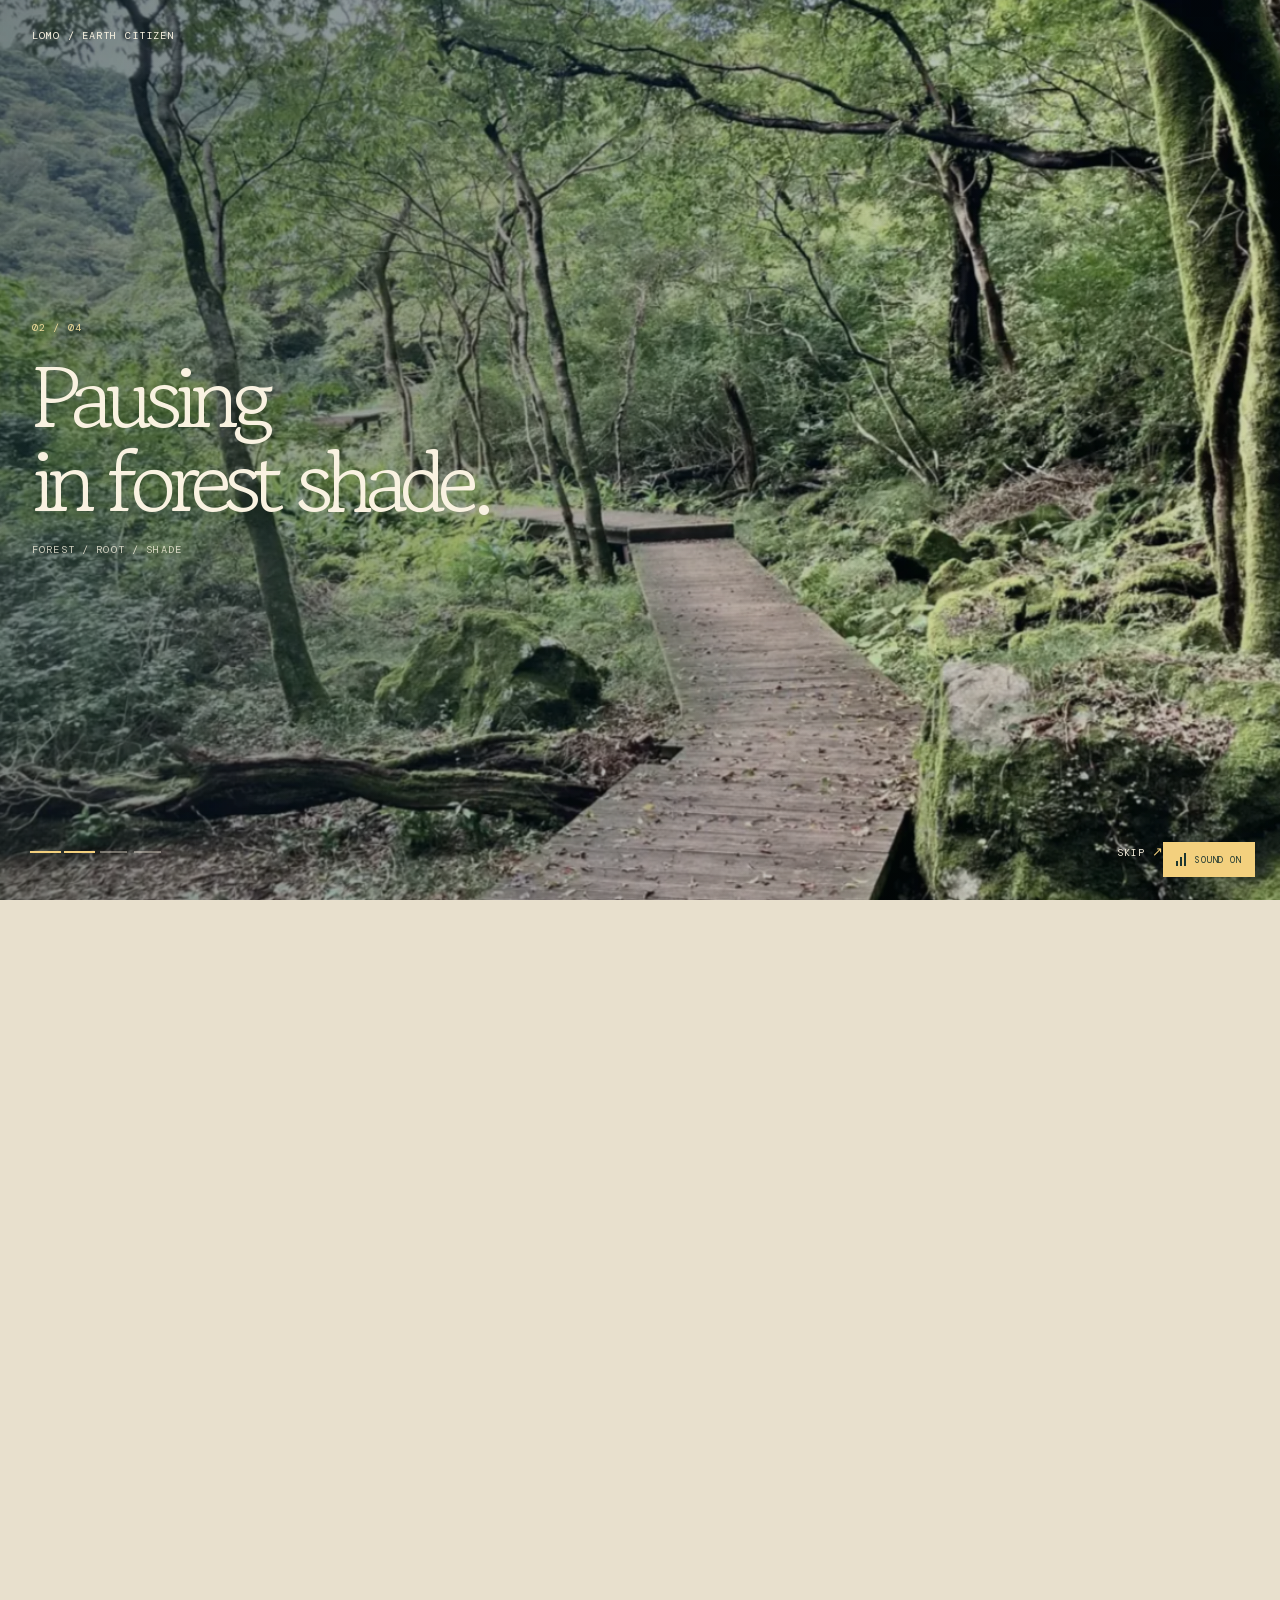
==== commit 8b5dc16c: "Eliminate intro solid color flashes with multi-layer crossfading and optimized preloaded assets" ====
--- a/en/index.html
+++ b/en/index.html
@@ -98,7 +98,11 @@
     </script>
 <link href="../styles.min.css" rel="stylesheet"/>
 <link as="font" crossorigin="" href="../fonts/gowun-batang-400.woff2" rel="preload" type="font/woff2"/>
-<link as="image" fetchpriority="high" href="images/hero-earth.webp" imagesizes="(max-width: 600px) 88vw, 390px" imagesrcset="images/hero-earth-400.webp 400w, images/hero-earth.webp 1200w" rel="preload" type="image/webp"/>
+<link as="image" fetchpriority="high" href="../images/intro-sea.webp" rel="preload" type="image/webp"/>
+<link as="image" href="../images/intro-forest.webp" rel="preload" type="image/webp"/>
+<link as="image" href="../images/intro-desert.webp" rel="preload" type="image/webp"/>
+<link as="image" href="../images/intro-moss.webp" rel="preload" type="image/webp"/>
+<link as="image" fetchpriority="high" href="../images/hero-earth.webp" imagesizes="(max-width: 600px) 88vw, 390px" imagesrcset="../images/hero-earth-400.webp 400w, ../images/hero-earth.webp 1200w" rel="preload" type="image/webp"/>
 <link href="data:image/svg+xml,%3Csvg xmlns='http://www.w3.org/2000/svg' viewBox='0 0 64 64'%3E%3Crect width='64' height='64' rx='12' fill='%23123f3d'/%3E%3Cpath d='M43 12C27 8 14 19 14 33c0 14 14 23 27 16 8-4 9-17 1-23-5-4-13-1-13 6 0 5 5 8 9 5' fill='none' stroke='%23e8e0cd' stroke-width='4.5' stroke-linecap='round'/%3E%3C/svg%3E" rel="icon"/>
 <title>Jikoo On · Earth Citizen | Living, Moving &amp; Making Around the World</title>
 </head>
@@ -109,7 +113,12 @@
       Replace only image URLs in styles.css when using personal photographs.
     -->
 <div aria-hidden="true" class="ecosystem-intro" data-theme="sea" hidden="" id="ecosystem-intro">
-<div aria-hidden="true" class="intro-landscape"></div>
+<div aria-hidden="true" class="intro-landscapes">
+<div class="intro-landscape intro-landscape--sea is-active" data-theme="sea"></div>
+<div class="intro-landscape intro-landscape--forest" data-theme="forest"></div>
+<div class="intro-landscape intro-landscape--desert" data-theme="desert"></div>
+<div class="intro-landscape intro-landscape--moss" data-theme="moss"></div>
+</div>
 <div aria-hidden="true" class="intro-shade"></div>
 <div class="intro-content">
 <p class="intro-brand">LOMO / EARTH CITIZEN</p>
@@ -119,7 +128,7 @@
 <p class="intro-english">SEA / SALT / TIDE</p>
 </div>
 <div class="intro-footer">
-<div aria-hidden="true" class="intro-progress"><i></i><i></i><i></i><i></i></div>
+<div aria-hidden="true" class="intro-progress"><i class="is-active"></i><i></i><i></i><i></i></div>
 <button class="intro-skip" data-i18n-html="intro.skip" type="button">SKIP <span>↗</span></button>
 </div>
 </div>
--- a/styles.min.css
+++ b/styles.min.css
@@ -1 +1 @@
-@font-face{font-family:"DM Mono";font-style:normal;font-weight:400;font-display:swap;src:url("fonts/dm-mono-400.woff2") format("woff2")}@font-face{font-family:"DM Mono";font-style:normal;font-weight:500;font-display:swap;src:url("fonts/dm-mono-500.woff2") format("woff2")}@font-face{font-family:"Gowun Batang";font-style:normal;font-weight:400;font-display:swap;src:url("fonts/gowun-batang-400.woff2") format("woff2")}@font-face{font-family:"Gowun Batang";font-style:normal;font-weight:700;font-display:swap;src:url("fonts/gowun-batang-700.woff2") format("woff2")}@font-face{font-family:"Noto Serif KR";font-style:normal;font-weight:400;font-display:swap;src:url("fonts/noto-serif-kr-400.woff2") format("woff2")}@font-face{font-family:"Noto Serif KR";font-style:normal;font-weight:500;font-display:swap;src:url("fonts/noto-serif-kr-500.woff2") format("woff2")}@font-face{font-family:"Noto Serif KR";font-style:normal;font-weight:600;font-display:swap;src:url("fonts/noto-serif-kr-600.woff2") format("woff2")}html[data-lang="en"] body:not(.i18n-ready){visibility:hidden}:root{--paper:#e8e0cd;--paper-light:#f6f0e4;--ink:#123f3d;--ink-soft:#55716c;--teal:#145c61;--forest:#42634b;--desert:#bd8134;--moss:#638569;--saffron:#c77c2d;--line:rgba(18,63,61,0.22);--serif:"Noto Serif KR",serif;--display:"Gowun Batang",serif;--mono:"DM Mono",monospace;--ease:cubic-bezier(0.23,1,0.32,1)}*{box-sizing:border-box}html{scroll-behavior:smooth}html,body{overflow-x:hidden;max-width:100%}body{margin:0;background:var(--paper);color:var(--ink);font-family:var(--serif)}body.intro-active{overflow:hidden}a{color:inherit;text-decoration:none;-webkit-tap-highlight-color:transparent}button{font:inherit;-webkit-tap-highlight-color:transparent}img{max-width:100%}.intro-pending .site-shell,body.intro-active .site-shell{opacity:0;visibility:hidden;pointer-events:none}.site-shell{position:relative;min-height:100vh;overflow-x:hidden;background:radial-gradient(circle at 84% 2%,#f8e7be 0,transparent 25rem),linear-gradient(113deg,#e8e0cd 0%,#f5efe4 50%,#ded4bd 100%);transition:opacity .4s var(--ease),visibility .4s var(--ease)}.sound-toggle{position:fixed;z-index:56;right:25px;bottom:23px;display:inline-flex;align-items:center;gap:9px;border:1px solid var(--ink);padding:10px 12px;color:var(--ink);background:rgba(246,240,228,.94);box-shadow:4px 5px 0 rgba(18,63,61,.15);font:.56rem var(--mono);letter-spacing:.1em;cursor:pointer;transition:transform .18s var(--ease),background .25s var(--ease),color .25s var(--ease),border-color .25s var(--ease)}.sound-toggle:hover{transform:translate(-2px,-2px);box-shadow:6px 7px 0 rgba(18,63,61,.18)}.sound-toggle:active{transform:scale(.97)}.sound-toggle:focus-visible{outline:2px solid var(--saffron);outline-offset:3px}.sound-toggle[aria-pressed="true"]{color:#f8f0df;border-color:var(--teal);background:var(--teal)}.sound-glyph{display:flex;align-items:end;gap:2px;height:13px}.sound-glyph i{display:block;width:2px;height:5px;background:currentColor}.sound-glyph i:nth-child(2){height:9px}.sound-glyph i:nth-child(3){height:13px}.sound-toggle[aria-pressed="true"] .sound-glyph i{animation:sound-pulse .8s ease-in-out infinite alternate}.sound-toggle[aria-pressed="true"] .sound-glyph i:nth-child(2){animation-delay:.14s}.sound-toggle[aria-pressed="true"] .sound-glyph i:nth-child(3){animation-delay:.27s}.intro-pending .sound-toggle{color:#f9f2e1;border-color:rgba(249,242,225,.65);background:rgba(8,32,30,.3);box-shadow:none}.intro-pending .sound-toggle[aria-pressed="true"]{border-color:#f3d07e;color:#1c3630;background:#f3d07e}.ecosystem-intro{position:fixed;z-index:40;inset:0;display:grid;place-items:stretch;overflow:hidden;color:#f9f2e1;background:#155b63;opacity:0;visibility:hidden;transition:opacity .45s var(--ease),visibility .45s var(--ease),background .55s var(--ease)}.ecosystem-intro[hidden]{display:none}.intro-pending .ecosystem-intro{opacity:1;visibility:visible}.ecosystem-intro[data-state="leaving"]{opacity:0;visibility:hidden}.intro-landscape,.intro-shade{position:absolute;inset:-4%}.intro-landscape{background:center/cover no-repeat;transform:scale(1.08);transition:transform .78s var(--ease),filter .55s var(--ease);animation:intro-breathe 4.1s ease-in-out infinite alternate}.intro-shade{background:linear-gradient(110deg,rgba(7,31,31,.64),rgba(7,31,31,.1) 68%);transition:background .55s var(--ease)}.ecosystem-intro[data-theme="sea"]{background:#155b63}.ecosystem-intro[data-theme="sea"] .intro-landscape{background-image:url("images/sea.webp");filter:saturate(.9)}.ecosystem-intro[data-theme="forest"]{background:#42634b}.ecosystem-intro[data-theme="forest"] .intro-landscape{background-image:url("images/forest.webp");filter:saturate(.72)}.ecosystem-intro[data-theme="desert"]{background:#b97732}.ecosystem-intro[data-theme="desert"] .intro-landscape{background-image:url("images/desert-wide.webp");filter:saturate(.78)}.ecosystem-intro[data-theme="moss"]{background:#5e8069}.ecosystem-intro[data-theme="moss"] .intro-landscape{background-image:url("images/moss.webp");filter:saturate(.72)}.ecosystem-intro[data-theme="desert"] .intro-shade{background:linear-gradient(110deg,rgba(74,41,13,.62),rgba(74,41,13,.08) 70%)}.ecosystem-intro[data-theme="moss"] .intro-shade{background:linear-gradient(110deg,rgba(14,45,35,.66),rgba(14,45,35,.1) 67%)}.intro-content{position:relative;z-index:1;display:grid;grid-template-rows:auto 1fr auto;width:min(1360px,calc(100% - 64px));min-height:100dvh;height:100dvh;margin:0 auto;padding:29px 0 32px;box-sizing:border-box}.intro-brand,.intro-number,.intro-english,.intro-skip{font-family:var(--mono);letter-spacing:.11em}.intro-brand{margin:0;font-size:.64rem}.intro-center{align-self:center;max-width:720px}.intro-number{display:block;margin-bottom:21px;color:#ead798;font-size:.65rem}.intro-korean{margin:0;font:400 clamp(3.1rem,6.8vw,7rem)/.96 var(--display);letter-spacing:-.09em;text-shadow:0 2px 24px rgba(0,0,0,.2)}.intro-english{margin:20px 0 0;color:rgba(249,242,225,.8);font-size:.65rem}.intro-footer{display:flex;align-items:center;justify-content:space-between;padding-right:clamp(16px,8vw,84px)}.intro-progress{display:flex;gap:7px}.intro-progress i{display:block;width:27px;height:2px;background:rgba(249,242,225,.38);transition:background .25s var(--ease),transform .25s var(--ease)}.intro-progress i.is-active{background:#f3d07e;transform:scaleX(1.15)}.intro-skip{border:0;padding:8px 0;color:#f9f2e1;background:transparent;font-size:.61rem;cursor:pointer}.intro-skip span{color:#f3d07e;font-size:.8rem}.intro-skip:focus-visible{outline:2px solid #f3d07e;outline-offset:5px}.site-shell::before{position:fixed;inset:0;z-index:0;pointer-events:none;content:"";opacity:.13;background-image:url("data:image/svg+xml,%3Csvg viewBox='0 0 240 240' xmlns='http://www.w3.org/2000/svg'%3E%3Cfilter id='n'%3E%3CfeTurbulence type='fractalNoise' baseFrequency='.82' numOctaves='4' stitchTiles='stitch'/%3E%3C/filter%3E%3Crect width='100%25' height='100%25' filter='url(%23n)' opacity='.25'/%3E%3C/svg%3E")}.wrap{position:relative;z-index:1;width:min(1360px,calc(100% - 64px));margin-inline:auto}.site-header{display:flex;align-items:center;justify-content:space-between;width:100%;padding:27px 0 23px;border-bottom:1px solid var(--line)}.header-tools{display:flex;align-items:center;gap:24px;flex-shrink:0}.language-switcher{display:inline-flex;align-items:center;gap:7px;color:var(--ink-soft);font:.56rem var(--mono);letter-spacing:.08em;white-space:nowrap}.language-switcher a{border-bottom:1px solid transparent;padding:3px 0;color:inherit;font:inherit;letter-spacing:inherit;cursor:pointer}.language-switcher a:hover,.language-switcher a:focus-visible,.language-switcher a[aria-current="page"]{border-color:var(--saffron);color:var(--ink)}.language-switcher a:focus-visible{outline:2px solid var(--saffron);outline-offset:3px}.brand{display:flex;align-items:center;gap:11px;flex-shrink:0}.brand-mark{width:36px;color:var(--teal)}.brand span{display:grid;gap:3px}.brand b,.brand em,.header-climates,.meta-line,.section-heading>p,.climate-index,.route-top,.route-copy small,.waypoint-number,.waypoint-title small,.house-copy small,.site-footer{font-family:var(--mono)}.brand b{font-size:.72rem;letter-spacing:.13em}.brand em{color:var(--ink-soft);font-size:.5rem;font-style:normal;letter-spacing:.08em}.header-climates{margin:0;color:var(--ink-soft);font-size:.63rem;letter-spacing:.09em}.hero,.hero-new{display:grid;grid-template-columns:minmax(0,1.25fr) minmax(280px,390px);align-items:center;gap:clamp(28px,5vw,84px);padding:clamp(54px,8vw,108px) 0 clamp(64px,9vw,120px)}.hero-copy{display:flex;flex-direction:column;min-width:0}.hero h1,.hero-new h1,h1{margin:18px 0 0;max-width:780px;font:400 clamp(2.2rem,4.4vw,4.6rem)/1.08 var(--display);letter-spacing:-.07em;word-break:keep-all;overflow-wrap:break-word}.hero h1 i,.hero-new h1 i,h1 i{color:var(--teal);font-style:normal}.hero-lead{max-width:650px;margin:20px 0 0;color:#47635e;font-size:1rem;line-height:1.85;word-break:keep-all}.hero-lead-secondary{margin-top:4px}.hero-actions{display:flex;flex-wrap:wrap;gap:12px;margin-top:26px}.hero-meta-bar{display:flex;flex-direction:column;gap:12px;margin-top:26px;padding-top:20px;border-top:1px solid var(--line)}.hero-meta-bar .geo-line{margin:0;color:var(--ink-soft);font-size:.54rem;letter-spacing:.12em;line-height:1.6}.hero-meta-bar .origin-quote,.origin-quote{margin:0;font:400 clamp(1.2rem,2vw,1.75rem)/1.35 var(--display);letter-spacing:-.06em;color:var(--ink);word-break:keep-all}.hero-meta-bar .origin-quote strong,.origin-quote strong{color:var(--teal);font-weight:400}.hero-polaroid{position:relative;margin:0;padding:11px 11px 0;background:var(--paper-light);box-shadow:12px 15px 0 rgba(20,92,97,.13);transform:rotate(2deg)}.hero-polaroid img{display:block;width:100%;aspect-ratio:.87;object-fit:cover;filter:saturate(.75) contrast(.98)}.hero-polaroid figcaption{display:flex;justify-content:space-between;padding:10px 2px 8px;color:var(--ink-soft);font:.5rem var(--mono);letter-spacing:.08em}.biome-strip{display:grid;grid-template-columns:repeat(4,1fr);margin:0 -11px;color:#f7f0df;font:.4rem var(--mono);letter-spacing:.04em;text-align:center}.biome-strip span{padding:8px 2px;white-space:nowrap}.sea{background:var(--teal)}.forest{background:var(--forest)}.desert{background:var(--desert)}.moss{background:var(--moss)}.north{position:absolute;top:-27px;right:12px;display:grid;place-items:center;width:50px;height:50px;border:1px solid var(--teal);border-radius:50%;background:var(--paper-light);color:var(--teal);font:.58rem var(--mono)}.north b{position:absolute;top:7px;z-index:1;font:500 .58rem var(--mono);letter-spacing:.08em}.north svg{width:31px;height:31px;margin-top:8px}.waypoints{padding-bottom:clamp(98px,12vw,165px);content-visibility:auto;contain-intrinsic-size:1200px}.section-heading{margin-left:80px;margin-bottom:27px}.section-heading>p{margin:0 0 12px;color:var(--saffron);font-size:.59rem;letter-spacing:.14em}h2{margin:0;font:400 clamp(2.55rem,5vw,4.5rem)/1 var(--display);letter-spacing:-.09em}.section-heading>span{display:block;margin-top:17px;color:var(--ink-soft);font-size:.87rem}.climate-index{display:grid;grid-template-columns:repeat(4,1fr);margin:0 0 27px 80px;border-top:1px solid var(--line);border-bottom:1px solid var(--line)}.climate-index span{display:flex;align-items:center;gap:7px;padding:10px 8px;color:var(--ink-soft);font-size:.52rem;letter-spacing:.06em}.climate-index span+span{border-left:1px solid var(--line)}.citizen-spectrum{display:flex;align-items:center;gap:12px;margin:0 0 31px;padding:11px 0;border-top:1px solid var(--line);border-bottom:1px solid var(--line);color:var(--ink-soft);font:.52rem var(--mono);letter-spacing:.12em}.citizen-spectrum i{width:18px;height:1px;background:var(--saffron);opacity:.75}.dot{width:7px;height:7px;border-radius:50%}.sea-dot{background:var(--teal)}.forest-dot{background:var(--forest)}.desert-dot{background:var(--desert)}.moss-dot{background:var(--moss)}.feature-route{display:block;overflow:hidden;color:#f8f0df;background:var(--ink);box-shadow:11px 12px 0 rgba(18,63,61,.17);transition:transform .22s var(--ease),box-shadow .22s var(--ease)}.feature-route:hover,.house-route:hover{box-shadow:15px 17px 0 rgba(18,63,61,.2);transform:translate(-4px,-4px)}.feature-route:focus-visible,.brand:focus-visible,.site-footer>a:focus-visible{outline:2px solid var(--saffron);outline-offset:4px}.feature-route:active,.waypoint:active,.house-route:active{transform:scale(.985)}.route-top{display:flex;justify-content:space-between;padding:17px 22px;border-bottom:1px solid rgba(248,240,223,.25);font-size:.57rem;letter-spacing:.1em}.route-top span:last-child{color:#e3aa4f}.route-content{display:grid;grid-template-columns:1.18fr .82fr;min-height:330px}.route-copy{align-self:center;padding:clamp(36px,5vw,67px)}.compass{display:grid;place-items:center;width:42px;height:42px;border:1px solid rgba(248,240,223,.55);border-radius:50%;font-size:1.05rem}.route-copy small{display:block;margin-top:21px;color:#e2ab50;font-size:.55rem;letter-spacing:.1em}.route-copy h3,.house-copy h3{margin:13px 0 16px;font:400 clamp(2.4rem,4.3vw,4.5rem)/.85 var(--display);letter-spacing:-.07em}.route-copy p{margin:0;color:#cad8cd;font-size:.88rem;line-height:1.85}.route-copy b{display:inline-block;margin-top:28px;padding-bottom:5px;border-bottom:1px solid #e2ab50;color:#e2ab50;font-size:.71rem;font-weight:400}.route-image{display:block;width:100%;min-height:260px;object-fit:cover;object-position:center;filter:saturate(.74)}.link-list{margin-top:27px;border-top:1px solid var(--line)}.waypoint{position:relative;isolation:isolate;display:grid;grid-template-columns:50px 48px minmax(180px,1.15fr) 108px minmax(150px,1fr) 36px;align-items:center;min-height:148px;gap:12px;padding:21px 8px;overflow:hidden;border-bottom:1px solid var(--line);transition:padding .22s var(--ease),color .22s var(--ease)}.waypoint::before{position:absolute;z-index:-1;inset:0;content:"";opacity:0;background:var(--biome-wash);transition:opacity .3s var(--ease)}.waypoint>*{position:relative;z-index:1}.waypoint:hover::before,.waypoint:focus-visible::before{opacity:1}.waypoint:hover{padding-right:21px;padding-left:18px}.waypoint:focus-visible{outline:2px solid var(--saffron);outline-offset:-2px}.waypoint-number{align-self:start;padding-top:4px;color:var(--saffron);font-size:.62rem}.waypoint-icon{display:grid;place-items:center;width:38px;height:38px;border:1px solid currentColor;border-radius:50%;font-size:1.1rem}.sea-waypoint{--biome-wash:linear-gradient(90deg,rgba(20,92,97,.17),rgba(210,236,229,.46));color:var(--teal)}.forest-waypoint{--biome-wash:linear-gradient(90deg,rgba(66,99,75,.18),rgba(224,234,212,.5));color:var(--forest)}.desert-waypoint{--biome-wash:linear-gradient(90deg,rgba(189,129,52,.2),rgba(250,233,194,.54));color:#8e6627}.waypoint-title{display:grid;gap:2px}.waypoint-title small{color:currentColor;font-size:.51rem;letter-spacing:.08em;opacity:.78}.waypoint-title b{font:400 clamp(1.65rem,2.5vw,2.3rem)/1 var(--display);letter-spacing:-.07em}.waypoint-title em{color:#4b6761;font-size:.75rem;font-style:normal}.waypoint-photo{display:block;width:108px;height:82px;object-fit:cover;object-position:center;filter:saturate(.65) contrast(.95);box-shadow:4px 5px 0 rgba(18,63,61,.12);transform:translateX(4px);transition:filter .28s var(--ease),transform .28s var(--ease),box-shadow .28s var(--ease)}.waypoint:hover .waypoint-photo,.waypoint:focus-visible .waypoint-photo{filter:saturate(1) contrast(1.03);box-shadow:7px 8px 0 rgba(18,63,61,.16);transform:translateX(0) scale(1.04)}.waypoint-note{max-width:175px;color:#55716c;font-size:.81rem;line-height:1.65;word-break:keep-all}.waypoint-arrow{justify-self:end;color:var(--saffron);font-size:1.25rem;transition:transform .18s var(--ease)}.waypoint:hover .waypoint-arrow{transform:translate(4px,-4px)}.house-route{width:100%;border:0;display:grid;grid-template-columns:220px 1fr 64px;align-items:center;gap:27px;margin-top:39px;padding:14px;color:var(--paper-light);background:#315a4d;box-shadow:10px 10px 0 rgba(49,90,77,.17);text-align:left;cursor:pointer;transition:transform .22s var(--ease),box-shadow .22s var(--ease),background .22s var(--ease)}.house-route:hover,.house-route:focus-visible{background:#244d42}.house-route:focus-visible{outline:2px solid var(--saffron);outline-offset:3px}.house-photo{display:block;width:100%;height:175px;object-fit:cover;object-position:center;filter:saturate(.76);transition:transform .35s var(--ease),filter .35s var(--ease)}.house-route:hover .house-photo,.house-route:focus-visible .house-photo{filter:saturate(1);transform:scale(1.025)}.house-copy small{color:#d9d19e;font:.56rem var(--mono);letter-spacing:.1em}.house-copy h3{margin:16px 0 10px;font-size:clamp(2rem,3.4vw,3.25rem)}.house-copy p{margin:0;color:#d5e0d4;font-size:.84rem;line-height:1.8}.house-arrow{justify-self:end;padding-right:12px;color:#e3aa4f;font:.57rem var(--mono);letter-spacing:.08em}.modal-backdrop{position:fixed;z-index:20;inset:0;display:grid;place-items:center;padding:24px;background:rgba(11,36,34,.67);opacity:0;backdrop-filter:blur(0);transition:opacity .26s var(--ease),backdrop-filter .26s var(--ease)}.modal-backdrop[data-state="open"]{opacity:1;backdrop-filter:blur(7px)}.modal-backdrop[hidden]{display:none}.modal-open{overflow:hidden}.house-modal{position:relative;display:grid;grid-template-columns:minmax(260px,.78fr) minmax(0,1.02fr);width:min(950px,100%);max-height:min(760px,calc(100vh - 48px));overflow:auto;color:var(--ink);background:var(--paper-light);box-shadow:16px 18px 0 rgba(0,0,0,.2);opacity:0;transform:translateY(16px) scale(.985);transition:opacity .3s var(--ease),transform .3s var(--ease)}.modal-backdrop[data-state="open"] .house-modal{opacity:1;transform:translateY(0) scale(1)}.modal-close{position:absolute;z-index:2;top:15px;right:16px;display:flex;align-items:center;gap:7px;border:0;border-bottom:1px solid var(--ink);padding:4px 0;color:var(--ink);background:transparent;font:.62rem var(--mono);letter-spacing:.08em;cursor:pointer}.modal-close span{font:1.25rem/1 var(--display)}.modal-close:focus-visible{outline:2px solid var(--saffron);outline-offset:4px}.modal-image{display:block;width:100%;min-height:590px;object-fit:cover;object-position:center;filter:saturate(.75)}.modal-content{align-self:center;padding:clamp(42px,6vw,73px) clamp(28px,6vw,70px)}.modal-kicker{margin:0 0 14px;color:var(--saffron);font:.58rem var(--mono);letter-spacing:.12em}.modal-content h2{font-size:clamp(2.45rem,4.5vw,4.2rem)}.modal-content h2 i{color:var(--teal);font-style:normal}.modal-lead{margin:27px 0 15px;color:var(--ink);font-size:1rem;line-height:1.85;word-break:keep-all}.modal-body{margin:0;color:var(--ink-soft);font-size:.87rem;line-height:1.9;word-break:keep-all}.modal-biomes{display:grid;grid-template-columns:repeat(2,1fr);margin:30px 0;border:1px solid var(--line)}.modal-biomes span{padding:13px 11px;color:#f9f2e1;font:.58rem/1.5 var(--mono);letter-spacing:.07em}.modal-biomes b{color:inherit;font:.74rem var(--serif);letter-spacing:0}.modal-outbound{display:inline-block;padding-bottom:5px;border-bottom:1px solid var(--saffron);color:var(--saffron);font-size:.78rem}.site-footer{content-visibility:auto;contain-intrinsic-size:140px;display:grid;grid-template-columns:1fr auto 1fr;align-items:end;padding:30px 0 34px;border-top:1px solid var(--line);color:var(--ink-soft);font-size:.57rem;letter-spacing:.08em}.specimen-tray p{margin:0 0 9px;color:var(--teal);font-size:.54rem}.specimen-tray span{display:inline-grid;place-items:center;width:33px;height:18px;margin-right:4px;color:var(--ink);font-size:.43rem}.salt{border:1px solid #9eb8b2;background:#e8f1e6}.sap{border:1px solid #5c734d;background:#a6b77b}.sand{border:1px solid #b89151;background:#e9c983}.moss-specimen{border:1px solid #315a4d;background:#79967d}.site-footer>p{margin:0}.site-footer>a{justify-self:end;border-bottom:1px solid transparent}.site-footer>a:hover{border-color:var(--saffron)}.contour{position:absolute;z-index:0;width:48vw;height:46vw;min-height:380px;opacity:.24;pointer-events:none;background:repeating-radial-gradient(ellipse at 20% 50%,transparent 0 17px,rgba(20,92,97,.27) 18px 19px,transparent 20px 31px);mask-image:linear-gradient(to bottom,black,transparent)}.contour--top{top:145px;right:-18vw;transform:rotate(-17deg)}.contour--bottom{right:-11vw;bottom:-21vw;transform:rotate(146deg)}@media (prefers-reduced-motion:no-preference){.hero-copy,.hero-polaroid,.waypoints{animation:rise .7s var(--ease) both}.hero-polaroid{animation-delay:.09s}.waypoints{animation-delay:.16s}.contour--top{animation:drift 18s ease-in-out infinite alternate}}@keyframes rise{from{opacity:0;transform:translateY(12px)}to{opacity:1;transform:translateY(0)}}@keyframes drift{to{transform:translate(-9px,5px) rotate(-17deg)}}@keyframes intro-breathe{to{transform:scale(1.16) translate(-1.3%,.8%)}}@keyframes sound-pulse{to{transform:scaleY(.52);opacity:.62}}@media (prefers-reduced-motion:reduce){*,*::before,*::after{scroll-behavior:auto !important;animation-duration:.01ms !important;animation-iteration-count:1 !important;transition-duration:.01ms !important}.ecosystem-intro{display:none !important}}.eyebrow,.card-index,.geo-line,.story-flow,.work-tags,.empty-cta,.route-feature-copy small{font-family:var(--mono);letter-spacing:.12em}.section-block{padding-bottom:clamp(50px,7vw,90px)}.button{display:inline-flex;align-items:center;justify-content:center;min-height:44px;padding:12px 18px;border:1px solid currentColor;font:500 .61rem var(--mono);letter-spacing:.07em;transition:transform .18s var(--ease),background .2s var(--ease),color .2s var(--ease);cursor:pointer;text-decoration:none}.button:hover{transform:translate(-2px,-2px)}.button:active{transform:scale(.97)}.button:focus-visible,.config-link:focus-visible{outline:2px solid var(--saffron);outline-offset:4px}.button-primary{color:#f7f0df;background:var(--teal);border-color:var(--teal)}.button-primary:hover{background:#0f4a4e;border-color:#0f4a4e;color:#fff}.button-secondary{color:var(--ink);background:transparent}.button-secondary:hover{color:#f7f0df;background:var(--ink)}.geo-line{margin:24px 0 0;color:var(--ink-soft);font-size:.53rem;line-height:1.7}.section-heading{margin-bottom:28px}.explore-grid{display:grid;grid-template-columns:repeat(5,1fr);gap:1px;background:var(--line);border:1px solid var(--line)}.explore-card{position:relative;min-height:230px;padding:22px 18px;color:var(--ink);background:rgba(246,240,228,.54);transition:transform .22s var(--ease),color .22s var(--ease),background .22s var(--ease);overflow:hidden;text-decoration:none}.explore-card:hover,.explore-card:focus-visible{z-index:1;color:#f7f0df;transform:translateY(-5px);background:var(--ink);outline:none}.explore-card h3{max-width:180px;margin:48px 0 12px;font:400 1.5rem/1.12 var(--display);letter-spacing:-.07em}.explore-card p{margin:0;color:var(--ink-soft);font-size:.73rem;line-height:1.65}.explore-card:hover p,.explore-card:focus-visible p{color:#d5e0d4}.card-arrow{position:absolute;right:18px;bottom:17px;color:var(--saffron);font-size:1.3rem}.field-notes-grid{display:grid;grid-template-columns:repeat(3,1fr);gap:18px}.field-note{display:flex;flex-direction:column;min-height:315px;border-top:2px solid var(--teal);background:rgba(246,240,228,.55);transition:transform .22s var(--ease),box-shadow .22s var(--ease);text-decoration:none;color:inherit}.field-note:hover{transform:translateY(-5px);box-shadow:8px 10px 0 rgba(18,63,61,.12)}.field-note-image{width:100%;height:145px;object-fit:cover;filter:saturate(.72)}.field-note-copy{display:flex;flex:1;flex-direction:column;padding:17px}.field-note-meta{display:flex;justify-content:space-between;color:var(--saffron);font:.52rem var(--mono);letter-spacing:.08em}.field-note h3{margin:16px 0 8px;font:400 1.35rem/1.15 var(--display);letter-spacing:-.06em;color:var(--ink)}.field-note p{margin:0;color:var(--ink-soft);font-size:.76rem;line-height:1.65}.field-note-footer{display:flex;justify-content:space-between;margin-top:auto;padding-top:16px;color:var(--ink-soft);font:.52rem var(--mono);letter-spacing:.06em}.route-feature{display:grid;grid-template-columns:1.15fr .85fr;align-items:stretch;overflow:hidden;color:#f8f0df;background:var(--ink);box-shadow:11px 12px 0 rgba(18,63,61,.17);margin-bottom:clamp(50px,7vw,90px)}.route-feature-copy{display:flex;flex-direction:column;align-items:flex-start;justify-content:center;padding:clamp(35px,6vw,75px)}.route-feature h2{margin:18px 0 20px;font-size:clamp(2.4rem,4.2vw,4.6rem)}.route-feature h2 i,.story-section h2 i,.letter-section h2 i,.future-house h2 i{color:#e3aa4f;font-style:normal}.route-feature-copy>p:not(.eyebrow){max-width:480px;color:#cad8cd;line-height:1.9}.button-route{margin-top:22px;color:#f8f0df;border-color:#e2ab50}.button-route:hover{color:var(--ink);background:#e2ab50}.route-feature-copy small{margin-top:24px;color:#e2ab50;font-size:.55rem}.route-feature>img{width:100%;height:100%;min-height:380px;object-fit:cover;filter:saturate(.72)}.config-link[hidden]{display:none}.archive-section{border-top:1px solid var(--line);padding-top:45px}.future-house{display:grid;grid-template-columns:minmax(220px,.44fr) 1fr;align-items:stretch;overflow:hidden;background:#315a4d;box-shadow:11px 12px 0 rgba(18,63,61,.17);margin-bottom:clamp(40px,6vw,70px)}.future-house .house-photo{width:100%;height:100%;min-height:300px;object-fit:cover;filter:saturate(.76)}.future-house .house-copy{display:flex;flex-direction:column;align-items:flex-start;justify-content:center;padding:clamp(30px,5vw,55px);color:#f8f0df}.future-house .house-copy small{color:#d9d19e;font-size:.56rem}.future-house .house-copy h2{margin:14px 0 16px;font-size:clamp(2.4rem,4.2vw,4.4rem);color:#f8f0df}.future-house .house-copy p{max-width:520px;color:#d5e0d4;font-size:.88rem;line-height:1.85}.button-house{margin-top:20px;color:#f8f0df;border-color:#d9d19e;background:transparent}.button-house:hover{color:var(--ink);background:#d9d19e}@media (max-width:860px){.hero,.hero-new{grid-template-columns:minmax(0,1fr) 280px;gap:28px;padding:48px 0 72px}.hero-polaroid,.hero-new .hero-polaroid{grid-column:2;width:100%;justify-self:end;margin-top:0}.section-heading,.climate-index{margin-left:0}.explore-grid{grid-template-columns:repeat(3,1fr)}.field-notes-grid{grid-template-columns:repeat(2,1fr)}.route-feature{grid-template-columns:1fr .75fr}.route-content{grid-template-columns:1.18fr .72fr}.route-copy{padding:37px}.waypoint{grid-template-columns:40px 45px minmax(150px,1fr) 90px 38px}.waypoint-photo{width:90px;height:72px}.waypoint-note{display:none}.future-house{grid-template-columns:1fr .9fr}.house-modal{grid-template-columns:.7fr 1fr}}@media (max-width:600px){.sound-toggle{right:14px;bottom:14px;padding:9px 10px;font-size:.49rem}.intro-content{width:min(100% - 38px,540px);padding:21px 0 24px}.intro-brand{font-size:.55rem}.intro-korean{font-size:clamp(2.2rem,9.5vw,3.8rem);line-height:1.05}.intro-progress i{width:20px}.intro-footer{padding-right:80px}.wrap{width:min(100% - 38px,540px)}.site-header{padding:18px 0 16px}.header-climates{display:none}.header-tools{width:auto;justify-content:flex-end}.language-switcher{font-size:.53rem}.hero,.hero-new{grid-template-columns:1fr;padding:36px 0 58px;gap:24px}.hero h1,.hero-new h1,h1{margin-top:14px;font-size:clamp(1.65rem,6.8vw,2.35rem);line-height:1.18;word-break:keep-all;overflow-wrap:break-word}.hero-lead{font-size:.9rem;line-height:1.8;margin-top:14px}.hero-actions{display:grid;grid-template-columns:1fr;gap:9px;margin-top:20px}.button{width:100%;font-size:.56rem}.hero-meta-bar{margin-top:20px;padding-top:16px;gap:10px}.geo-line{font-size:.43rem}.hero-meta-bar .origin-quote,.origin-quote{font-size:1.2rem}.hero-polaroid,.hero-new .hero-polaroid{grid-column:1;order:2;width:min(92%,340px);justify-self:center;margin-top:0}.biome-strip{font-size:.32rem}.section-heading{margin-left:0;margin-bottom:25px}.section-heading>span{font-size:.8rem;line-height:1.6}h2{font-size:clamp(2rem,7vw,2.75rem)}.climate-index{grid-template-columns:repeat(2,1fr);margin:0 0 20px}.climate-index span{padding:9px 5px;font-size:.45rem}.climate-index span:nth-child(3){border-left:0;border-top:1px solid var(--line)}.climate-index span:nth-child(4){border-top:1px solid var(--line)}.citizen-spectrum{flex-wrap:wrap;gap:8px;margin-bottom:24px;font-size:.46rem}.citizen-spectrum i{width:10px}.explore-grid,.field-notes-grid{grid-template-columns:1fr}.explore-card{min-height:160px}.explore-card h3{margin-top:32px}.field-note{min-height:280px}.route-feature{grid-template-columns:1fr;margin-bottom:65px}.route-feature>img{min-height:190px;max-height:230px;order:-1}.route-feature h2{font-size:2.3rem}.route-content{grid-template-columns:1fr}.route-copy{padding:36px 25px 31px}.route-copy h3{font-size:2.4rem}.route-image{min-height:135px}.route-top{padding:15px;font-size:.46rem}.waypoint{grid-template-columns:27px 39px minmax(0,1fr) 62px 21px;min-height:124px;gap:7px;padding:19px 0}.waypoint:hover{padding-inline:7px}.waypoint-title b{font-size:1.45rem}.waypoint-title em{font-size:.61rem}.waypoint-title small{font-size:.42rem}.waypoint-photo{width:60px;height:69px}.future-house{grid-template-columns:1fr}.future-house .house-photo{min-height:180px;max-height:220px;order:-1}.future-house .house-copy{padding:32px 24px}.future-house .house-copy h2{font-size:clamp(1.9rem,6.5vw,2.4rem)}.house-route{grid-template-columns:1fr 46px;gap:10px;padding:10px}.house-photo{grid-column:1/-1;height:155px}.house-copy{grid-column:1;padding:9px 7px 12px}.house-copy h3{font-size:2.2rem}.house-copy p{font-size:.75rem}.house-arrow{grid-column:2;grid-row:2;padding-right:7px}.site-footer{grid-template-columns:1fr;gap:15px;padding-top:23px}.site-footer>a{justify-self:start}.contour--top{top:315px;width:110vw;right:-55vw}.modal-backdrop{padding:13px}.house-modal{grid-template-columns:1fr;max-height:calc(100vh - 26px)}.modal-image{min-height:180px}.modal-content{padding:35px 24px 37px}.modal-content h2{font-size:2.3rem}.modal-lead{margin-top:20px;font-size:.92rem}.modal-body{font-size:.81rem}.modal-close{top:12px;right:14px}.modal-biomes{margin:24px 0}}+@font-face{font-family:"DM Mono";font-style:normal;font-weight:400;font-display:swap;src:url("fonts/dm-mono-400.woff2") format("woff2")}@font-face{font-family:"DM Mono";font-style:normal;font-weight:500;font-display:swap;src:url("fonts/dm-mono-500.woff2") format("woff2")}@font-face{font-family:"Gowun Batang";font-style:normal;font-weight:400;font-display:swap;src:url("fonts/gowun-batang-400.woff2") format("woff2")}@font-face{font-family:"Gowun Batang";font-style:normal;font-weight:700;font-display:swap;src:url("fonts/gowun-batang-700.woff2") format("woff2")}@font-face{font-family:"Noto Serif KR";font-style:normal;font-weight:400;font-display:swap;src:url("fonts/noto-serif-kr-400.woff2") format("woff2")}@font-face{font-family:"Noto Serif KR";font-style:normal;font-weight:500;font-display:swap;src:url("fonts/noto-serif-kr-500.woff2") format("woff2")}@font-face{font-family:"Noto Serif KR";font-style:normal;font-weight:600;font-display:swap;src:url("fonts/noto-serif-kr-600.woff2") format("woff2")}html[data-lang="en"] body:not(.i18n-ready){visibility:hidden}:root{--paper:#e8e0cd;--paper-light:#f6f0e4;--ink:#123f3d;--ink-soft:#55716c;--teal:#145c61;--forest:#42634b;--desert:#bd8134;--moss:#638569;--saffron:#c77c2d;--line:rgba(18,63,61,0.22);--serif:"Noto Serif KR",serif;--display:"Gowun Batang",serif;--mono:"DM Mono",monospace;--ease:cubic-bezier(0.23,1,0.32,1)}*{box-sizing:border-box}html{scroll-behavior:smooth}html,body{overflow-x:hidden;max-width:100%}body{margin:0;background:var(--paper);color:var(--ink);font-family:var(--serif)}body.intro-active{overflow:hidden}a{color:inherit;text-decoration:none;-webkit-tap-highlight-color:transparent}button{font:inherit;-webkit-tap-highlight-color:transparent}img{max-width:100%}.intro-pending .site-shell,body.intro-active .site-shell{opacity:0;visibility:hidden;pointer-events:none}.site-shell{position:relative;min-height:100vh;overflow-x:hidden;background:radial-gradient(circle at 84% 2%,#f8e7be 0,transparent 25rem),linear-gradient(113deg,#e8e0cd 0%,#f5efe4 50%,#ded4bd 100%);transition:opacity .4s var(--ease),visibility .4s var(--ease)}.sound-toggle{position:fixed;z-index:56;right:25px;bottom:23px;display:inline-flex;align-items:center;gap:9px;border:1px solid var(--ink);padding:10px 12px;color:var(--ink);background:rgba(246,240,228,.94);box-shadow:4px 5px 0 rgba(18,63,61,.15);font:.56rem var(--mono);letter-spacing:.1em;cursor:pointer;transition:transform .18s var(--ease),background .25s var(--ease),color .25s var(--ease),border-color .25s var(--ease)}.sound-toggle:hover{transform:translate(-2px,-2px);box-shadow:6px 7px 0 rgba(18,63,61,.18)}.sound-toggle:active{transform:scale(.97)}.sound-toggle:focus-visible{outline:2px solid var(--saffron);outline-offset:3px}.sound-toggle[aria-pressed="true"]{color:#f8f0df;border-color:var(--teal);background:var(--teal)}.sound-glyph{display:flex;align-items:end;gap:2px;height:13px}.sound-glyph i{display:block;width:2px;height:5px;background:currentColor}.sound-glyph i:nth-child(2){height:9px}.sound-glyph i:nth-child(3){height:13px}.sound-toggle[aria-pressed="true"] .sound-glyph i{animation:sound-pulse .8s ease-in-out infinite alternate}.sound-toggle[aria-pressed="true"] .sound-glyph i:nth-child(2){animation-delay:.14s}.sound-toggle[aria-pressed="true"] .sound-glyph i:nth-child(3){animation-delay:.27s}.intro-pending .sound-toggle{color:#f9f2e1;border-color:rgba(249,242,225,.65);background:rgba(8,32,30,.3);box-shadow:none}.intro-pending .sound-toggle[aria-pressed="true"]{border-color:#f3d07e;color:#1c3630;background:#f3d07e}.ecosystem-intro{position:fixed;z-index:40;inset:0;display:grid;place-items:stretch;overflow:hidden;color:#f9f2e1;background:#0d2829;opacity:0;visibility:hidden;transition:opacity .65s var(--ease),visibility .65s var(--ease)}.ecosystem-intro[hidden]{display:none}.intro-pending .ecosystem-intro{opacity:1;visibility:visible}.ecosystem-intro[data-state="leaving"]{opacity:0;visibility:hidden;pointer-events:none;transition:opacity .65s ease-out,visibility .65s ease-out}.intro-landscapes{position:absolute;inset:-4%;overflow:hidden}.intro-landscape{position:absolute;inset:0;background-position:center;background-size:cover;background-repeat:no-repeat;opacity:0;transform:scale(1.06);transition:opacity .85s ease-in-out,transform 5s ease-out;pointer-events:none;will-change:opacity,transform}.intro-landscape.is-active{opacity:1;transform:scale(1.01)}.intro-landscape--sea{background-image:url("images/intro-sea.webp");filter:saturate(.9)}.intro-landscape--forest{background-image:url("images/intro-forest.webp");filter:saturate(.72)}.intro-landscape--desert{background-image:url("images/intro-desert.webp");filter:saturate(.78)}.intro-landscape--moss{background-image:url("images/intro-moss.webp");filter:saturate(.72)}@media (max-width:768px){.intro-landscape--sea{background-image:url("images/intro-sea-mobile.webp")}.intro-landscape--forest{background-image:url("images/intro-forest-mobile.webp")}.intro-landscape--desert{background-image:url("images/intro-desert-mobile.webp")}.intro-landscape--moss{background-image:url("images/intro-moss-mobile.webp")}}.intro-shade{position:absolute;inset:-4%;background:linear-gradient(110deg,rgba(7,31,31,.58),rgba(7,31,31,.18) 70%);pointer-events:none}.intro-content{position:relative;z-index:1;display:grid;grid-template-rows:auto 1fr auto;width:min(1360px,calc(100% - 64px));min-height:100dvh;height:100dvh;margin:0 auto;padding:29px 0 32px;box-sizing:border-box}.intro-brand,.intro-number,.intro-english,.intro-skip{font-family:var(--mono);letter-spacing:.11em}.intro-brand{margin:0;font-size:.64rem}.intro-center{align-self:center;max-width:720px}.intro-number{display:block;margin-bottom:21px;color:#ead798;font-size:.65rem}.intro-korean{margin:0;font:400 clamp(3.1rem,6.8vw,7rem)/.96 var(--display);letter-spacing:-.09em;text-shadow:0 2px 24px rgba(0,0,0,.2)}.intro-english{margin:20px 0 0;color:rgba(249,242,225,.8);font-size:.65rem}.intro-footer{display:flex;align-items:center;justify-content:space-between;padding-right:clamp(16px,8vw,84px)}.intro-progress{display:flex;gap:7px}.intro-progress i{display:block;width:27px;height:2px;background:rgba(249,242,225,.38);transition:background .25s var(--ease),transform .25s var(--ease)}.intro-progress i.is-active{background:#f3d07e;transform:scaleX(1.15)}.intro-skip{border:0;padding:8px 0;color:#f9f2e1;background:transparent;font-size:.61rem;cursor:pointer}.intro-skip span{color:#f3d07e;font-size:.8rem}.intro-skip:focus-visible{outline:2px solid #f3d07e;outline-offset:5px}.site-shell::before{position:fixed;inset:0;z-index:0;pointer-events:none;content:"";opacity:.13;background-image:url("data:image/svg+xml,%3Csvg viewBox='0 0 240 240' xmlns='http://www.w3.org/2000/svg'%3E%3Cfilter id='n'%3E%3CfeTurbulence type='fractalNoise' baseFrequency='.82' numOctaves='4' stitchTiles='stitch'/%3E%3C/filter%3E%3Crect width='100%25' height='100%25' filter='url(%23n)' opacity='.25'/%3E%3C/svg%3E")}.wrap{position:relative;z-index:1;width:min(1360px,calc(100% - 64px));margin-inline:auto}.site-header{display:flex;align-items:center;justify-content:space-between;width:100%;padding:27px 0 23px;border-bottom:1px solid var(--line)}.header-tools{display:flex;align-items:center;gap:24px;flex-shrink:0}.language-switcher{display:inline-flex;align-items:center;gap:7px;color:var(--ink-soft);font:.56rem var(--mono);letter-spacing:.08em;white-space:nowrap}.language-switcher a{border-bottom:1px solid transparent;padding:3px 0;color:inherit;font:inherit;letter-spacing:inherit;cursor:pointer}.language-switcher a:hover,.language-switcher a:focus-visible,.language-switcher a[aria-current="page"]{border-color:var(--saffron);color:var(--ink)}.language-switcher a:focus-visible{outline:2px solid var(--saffron);outline-offset:3px}.brand{display:flex;align-items:center;gap:11px;flex-shrink:0}.brand-mark{width:36px;color:var(--teal)}.brand span{display:grid;gap:3px}.brand b,.brand em,.header-climates,.meta-line,.section-heading>p,.climate-index,.route-top,.route-copy small,.waypoint-number,.waypoint-title small,.house-copy small,.site-footer{font-family:var(--mono)}.brand b{font-size:.72rem;letter-spacing:.13em}.brand em{color:var(--ink-soft);font-size:.5rem;font-style:normal;letter-spacing:.08em}.header-climates{margin:0;color:var(--ink-soft);font-size:.63rem;letter-spacing:.09em}.hero,.hero-new{display:grid;grid-template-columns:minmax(0,1.25fr) minmax(280px,390px);align-items:center;gap:clamp(28px,5vw,84px);padding:clamp(54px,8vw,108px) 0 clamp(64px,9vw,120px)}.hero-copy{display:flex;flex-direction:column;min-width:0}.hero h1,.hero-new h1,h1{margin:18px 0 0;max-width:780px;font:400 clamp(2.2rem,4.4vw,4.6rem)/1.08 var(--display);letter-spacing:-.07em;word-break:keep-all;overflow-wrap:break-word}.hero h1 i,.hero-new h1 i,h1 i{color:var(--teal);font-style:normal}.hero-lead{max-width:650px;margin:20px 0 0;color:#47635e;font-size:1rem;line-height:1.85;word-break:keep-all}.hero-lead-secondary{margin-top:4px}.hero-actions{display:flex;flex-wrap:wrap;gap:12px;margin-top:26px}.hero-meta-bar{display:flex;flex-direction:column;gap:12px;margin-top:26px;padding-top:20px;border-top:1px solid var(--line)}.hero-meta-bar .geo-line{margin:0;color:var(--ink-soft);font-size:.54rem;letter-spacing:.12em;line-height:1.6}.hero-meta-bar .origin-quote,.origin-quote{margin:0;font:400 clamp(1.2rem,2vw,1.75rem)/1.35 var(--display);letter-spacing:-.06em;color:var(--ink);word-break:keep-all}.hero-meta-bar .origin-quote strong,.origin-quote strong{color:var(--teal);font-weight:400}.hero-polaroid{position:relative;margin:0;padding:11px 11px 0;background:var(--paper-light);box-shadow:12px 15px 0 rgba(20,92,97,.13);transform:rotate(2deg)}.hero-polaroid img{display:block;width:100%;aspect-ratio:.87;object-fit:cover;filter:saturate(.75) contrast(.98)}.hero-polaroid figcaption{display:flex;justify-content:space-between;padding:10px 2px 8px;color:var(--ink-soft);font:.5rem var(--mono);letter-spacing:.08em}.biome-strip{display:grid;grid-template-columns:repeat(4,1fr);margin:0 -11px;color:#f7f0df;font:.4rem var(--mono);letter-spacing:.04em;text-align:center}.biome-strip span{padding:8px 2px;white-space:nowrap}.sea{background:var(--teal)}.forest{background:var(--forest)}.desert{background:var(--desert)}.moss{background:var(--moss)}.north{position:absolute;top:-27px;right:12px;display:grid;place-items:center;width:50px;height:50px;border:1px solid var(--teal);border-radius:50%;background:var(--paper-light);color:var(--teal);font:.58rem var(--mono)}.north b{position:absolute;top:7px;z-index:1;font:500 .58rem var(--mono);letter-spacing:.08em}.north svg{width:31px;height:31px;margin-top:8px}.waypoints{padding-bottom:clamp(98px,12vw,165px);content-visibility:auto;contain-intrinsic-size:1200px}.section-heading{margin-left:80px;margin-bottom:27px}.section-heading>p{margin:0 0 12px;color:var(--saffron);font-size:.59rem;letter-spacing:.14em}h2{margin:0;font:400 clamp(2.55rem,5vw,4.5rem)/1 var(--display);letter-spacing:-.09em}.section-heading>span{display:block;margin-top:17px;color:var(--ink-soft);font-size:.87rem}.climate-index{display:grid;grid-template-columns:repeat(4,1fr);margin:0 0 27px 80px;border-top:1px solid var(--line);border-bottom:1px solid var(--line)}.climate-index span{display:flex;align-items:center;gap:7px;padding:10px 8px;color:var(--ink-soft);font-size:.52rem;letter-spacing:.06em}.climate-index span+span{border-left:1px solid var(--line)}.citizen-spectrum{display:flex;align-items:center;gap:12px;margin:0 0 31px;padding:11px 0;border-top:1px solid var(--line);border-bottom:1px solid var(--line);color:var(--ink-soft);font:.52rem var(--mono);letter-spacing:.12em}.citizen-spectrum i{width:18px;height:1px;background:var(--saffron);opacity:.75}.dot{width:7px;height:7px;border-radius:50%}.sea-dot{background:var(--teal)}.forest-dot{background:var(--forest)}.desert-dot{background:var(--desert)}.moss-dot{background:var(--moss)}.feature-route{display:block;overflow:hidden;color:#f8f0df;background:var(--ink);box-shadow:11px 12px 0 rgba(18,63,61,.17);transition:transform .22s var(--ease),box-shadow .22s var(--ease)}.feature-route:hover,.house-route:hover{box-shadow:15px 17px 0 rgba(18,63,61,.2);transform:translate(-4px,-4px)}.feature-route:focus-visible,.brand:focus-visible,.site-footer>a:focus-visible{outline:2px solid var(--saffron);outline-offset:4px}.feature-route:active,.waypoint:active,.house-route:active{transform:scale(.985)}.route-top{display:flex;justify-content:space-between;padding:17px 22px;border-bottom:1px solid rgba(248,240,223,.25);font-size:.57rem;letter-spacing:.1em}.route-top span:last-child{color:#e3aa4f}.route-content{display:grid;grid-template-columns:1.18fr .82fr;min-height:330px}.route-copy{align-self:center;padding:clamp(36px,5vw,67px)}.compass{display:grid;place-items:center;width:42px;height:42px;border:1px solid rgba(248,240,223,.55);border-radius:50%;font-size:1.05rem}.route-copy small{display:block;margin-top:21px;color:#e2ab50;font-size:.55rem;letter-spacing:.1em}.route-copy h3,.house-copy h3{margin:13px 0 16px;font:400 clamp(2.4rem,4.3vw,4.5rem)/.85 var(--display);letter-spacing:-.07em}.route-copy p{margin:0;color:#cad8cd;font-size:.88rem;line-height:1.85}.route-copy b{display:inline-block;margin-top:28px;padding-bottom:5px;border-bottom:1px solid #e2ab50;color:#e2ab50;font-size:.71rem;font-weight:400}.route-image{display:block;width:100%;min-height:260px;object-fit:cover;object-position:center;filter:saturate(.74)}.link-list{margin-top:27px;border-top:1px solid var(--line)}.waypoint{position:relative;isolation:isolate;display:grid;grid-template-columns:50px 48px minmax(180px,1.15fr) 108px minmax(150px,1fr) 36px;align-items:center;min-height:148px;gap:12px;padding:21px 8px;overflow:hidden;border-bottom:1px solid var(--line);transition:padding .22s var(--ease),color .22s var(--ease)}.waypoint::before{position:absolute;z-index:-1;inset:0;content:"";opacity:0;background:var(--biome-wash);transition:opacity .3s var(--ease)}.waypoint>*{position:relative;z-index:1}.waypoint:hover::before,.waypoint:focus-visible::before{opacity:1}.waypoint:hover{padding-right:21px;padding-left:18px}.waypoint:focus-visible{outline:2px solid var(--saffron);outline-offset:-2px}.waypoint-number{align-self:start;padding-top:4px;color:var(--saffron);font-size:.62rem}.waypoint-icon{display:grid;place-items:center;width:38px;height:38px;border:1px solid currentColor;border-radius:50%;font-size:1.1rem}.sea-waypoint{--biome-wash:linear-gradient(90deg,rgba(20,92,97,.17),rgba(210,236,229,.46));color:var(--teal)}.forest-waypoint{--biome-wash:linear-gradient(90deg,rgba(66,99,75,.18),rgba(224,234,212,.5));color:var(--forest)}.desert-waypoint{--biome-wash:linear-gradient(90deg,rgba(189,129,52,.2),rgba(250,233,194,.54));color:#8e6627}.waypoint-title{display:grid;gap:2px}.waypoint-title small{color:currentColor;font-size:.51rem;letter-spacing:.08em;opacity:.78}.waypoint-title b{font:400 clamp(1.65rem,2.5vw,2.3rem)/1 var(--display);letter-spacing:-.07em}.waypoint-title em{color:#4b6761;font-size:.75rem;font-style:normal}.waypoint-photo{display:block;width:108px;height:82px;object-fit:cover;object-position:center;filter:saturate(.65) contrast(.95);box-shadow:4px 5px 0 rgba(18,63,61,.12);transform:translateX(4px);transition:filter .28s var(--ease),transform .28s var(--ease),box-shadow .28s var(--ease)}.waypoint:hover .waypoint-photo,.waypoint:focus-visible .waypoint-photo{filter:saturate(1) contrast(1.03);box-shadow:7px 8px 0 rgba(18,63,61,.16);transform:translateX(0) scale(1.04)}.waypoint-note{max-width:175px;color:#55716c;font-size:.81rem;line-height:1.65;word-break:keep-all}.waypoint-arrow{justify-self:end;color:var(--saffron);font-size:1.25rem;transition:transform .18s var(--ease)}.waypoint:hover .waypoint-arrow{transform:translate(4px,-4px)}.house-route{width:100%;border:0;display:grid;grid-template-columns:220px 1fr 64px;align-items:center;gap:27px;margin-top:39px;padding:14px;color:var(--paper-light);background:#315a4d;box-shadow:10px 10px 0 rgba(49,90,77,.17);text-align:left;cursor:pointer;transition:transform .22s var(--ease),box-shadow .22s var(--ease),background .22s var(--ease)}.house-route:hover,.house-route:focus-visible{background:#244d42}.house-route:focus-visible{outline:2px solid var(--saffron);outline-offset:3px}.house-photo{display:block;width:100%;height:175px;object-fit:cover;object-position:center;filter:saturate(.76);transition:transform .35s var(--ease),filter .35s var(--ease)}.house-route:hover .house-photo,.house-route:focus-visible .house-photo{filter:saturate(1);transform:scale(1.025)}.house-copy small{color:#d9d19e;font:.56rem var(--mono);letter-spacing:.1em}.house-copy h3{margin:16px 0 10px;font-size:clamp(2rem,3.4vw,3.25rem)}.house-copy p{margin:0;color:#d5e0d4;font-size:.84rem;line-height:1.8}.house-arrow{justify-self:end;padding-right:12px;color:#e3aa4f;font:.57rem var(--mono);letter-spacing:.08em}.modal-backdrop{position:fixed;z-index:20;inset:0;display:grid;place-items:center;padding:24px;background:rgba(11,36,34,.67);opacity:0;backdrop-filter:blur(0);transition:opacity .26s var(--ease),backdrop-filter .26s var(--ease)}.modal-backdrop[data-state="open"]{opacity:1;backdrop-filter:blur(7px)}.modal-backdrop[hidden]{display:none}.modal-open{overflow:hidden}.house-modal{position:relative;display:grid;grid-template-columns:minmax(260px,.78fr) minmax(0,1.02fr);width:min(950px,100%);max-height:min(760px,calc(100vh - 48px));overflow:auto;color:var(--ink);background:var(--paper-light);box-shadow:16px 18px 0 rgba(0,0,0,.2);opacity:0;transform:translateY(16px) scale(.985);transition:opacity .3s var(--ease),transform .3s var(--ease)}.modal-backdrop[data-state="open"] .house-modal{opacity:1;transform:translateY(0) scale(1)}.modal-close{position:absolute;z-index:2;top:15px;right:16px;display:flex;align-items:center;gap:7px;border:0;border-bottom:1px solid var(--ink);padding:4px 0;color:var(--ink);background:transparent;font:.62rem var(--mono);letter-spacing:.08em;cursor:pointer}.modal-close span{font:1.25rem/1 var(--display)}.modal-close:focus-visible{outline:2px solid var(--saffron);outline-offset:4px}.modal-image{display:block;width:100%;min-height:590px;object-fit:cover;object-position:center;filter:saturate(.75)}.modal-content{align-self:center;padding:clamp(42px,6vw,73px) clamp(28px,6vw,70px)}.modal-kicker{margin:0 0 14px;color:var(--saffron);font:.58rem var(--mono);letter-spacing:.12em}.modal-content h2{font-size:clamp(2.45rem,4.5vw,4.2rem)}.modal-content h2 i{color:var(--teal);font-style:normal}.modal-lead{margin:27px 0 15px;color:var(--ink);font-size:1rem;line-height:1.85;word-break:keep-all}.modal-body{margin:0;color:var(--ink-soft);font-size:.87rem;line-height:1.9;word-break:keep-all}.modal-biomes{display:grid;grid-template-columns:repeat(2,1fr);margin:30px 0;border:1px solid var(--line)}.modal-biomes span{padding:13px 11px;color:#f9f2e1;font:.58rem/1.5 var(--mono);letter-spacing:.07em}.modal-biomes b{color:inherit;font:.74rem var(--serif);letter-spacing:0}.modal-outbound{display:inline-block;padding-bottom:5px;border-bottom:1px solid var(--saffron);color:var(--saffron);font-size:.78rem}.site-footer{content-visibility:auto;contain-intrinsic-size:140px;display:grid;grid-template-columns:1fr auto 1fr;align-items:end;padding:30px 0 34px;border-top:1px solid var(--line);color:var(--ink-soft);font-size:.57rem;letter-spacing:.08em}.specimen-tray p{margin:0 0 9px;color:var(--teal);font-size:.54rem}.specimen-tray span{display:inline-grid;place-items:center;width:33px;height:18px;margin-right:4px;color:var(--ink);font-size:.43rem}.salt{border:1px solid #9eb8b2;background:#e8f1e6}.sap{border:1px solid #5c734d;background:#a6b77b}.sand{border:1px solid #b89151;background:#e9c983}.moss-specimen{border:1px solid #315a4d;background:#79967d}.site-footer>p{margin:0}.site-footer>a{justify-self:end;border-bottom:1px solid transparent}.site-footer>a:hover{border-color:var(--saffron)}.contour{position:absolute;z-index:0;width:48vw;height:46vw;min-height:380px;opacity:.24;pointer-events:none;background:repeating-radial-gradient(ellipse at 20% 50%,transparent 0 17px,rgba(20,92,97,.27) 18px 19px,transparent 20px 31px);mask-image:linear-gradient(to bottom,black,transparent)}.contour--top{top:145px;right:-18vw;transform:rotate(-17deg)}.contour--bottom{right:-11vw;bottom:-21vw;transform:rotate(146deg)}@media (prefers-reduced-motion:no-preference){.hero-copy,.hero-polaroid,.waypoints{animation:rise .7s var(--ease) both}.hero-polaroid{animation-delay:.09s}.waypoints{animation-delay:.16s}.contour--top{animation:drift 18s ease-in-out infinite alternate}}@keyframes rise{from{opacity:0;transform:translateY(12px)}to{opacity:1;transform:translateY(0)}}@keyframes drift{to{transform:translate(-9px,5px) rotate(-17deg)}}@keyframes intro-breathe{to{transform:scale(1.16) translate(-1.3%,.8%)}}@keyframes sound-pulse{to{transform:scaleY(.52);opacity:.62}}@media (prefers-reduced-motion:reduce){*,*::before,*::after{scroll-behavior:auto !important;animation-duration:.01ms !important;animation-iteration-count:1 !important;transition-duration:.01ms !important}.ecosystem-intro{display:none !important}}.eyebrow,.card-index,.geo-line,.story-flow,.work-tags,.empty-cta,.route-feature-copy small{font-family:var(--mono);letter-spacing:.12em}.section-block{padding-bottom:clamp(50px,7vw,90px)}.button{display:inline-flex;align-items:center;justify-content:center;min-height:44px;padding:12px 18px;border:1px solid currentColor;font:500 .61rem var(--mono);letter-spacing:.07em;transition:transform .18s var(--ease),background .2s var(--ease),color .2s var(--ease);cursor:pointer;text-decoration:none}.button:hover{transform:translate(-2px,-2px)}.button:active{transform:scale(.97)}.button:focus-visible,.config-link:focus-visible{outline:2px solid var(--saffron);outline-offset:4px}.button-primary{color:#f7f0df;background:var(--teal);border-color:var(--teal)}.button-primary:hover{background:#0f4a4e;border-color:#0f4a4e;color:#fff}.button-secondary{color:var(--ink);background:transparent}.button-secondary:hover{color:#f7f0df;background:var(--ink)}.geo-line{margin:24px 0 0;color:var(--ink-soft);font-size:.53rem;line-height:1.7}.section-heading{margin-bottom:28px}.explore-grid{display:grid;grid-template-columns:repeat(5,1fr);gap:1px;background:var(--line);border:1px solid var(--line)}.explore-card{position:relative;min-height:230px;padding:22px 18px;color:var(--ink);background:rgba(246,240,228,.54);transition:transform .22s var(--ease),color .22s var(--ease),background .22s var(--ease);overflow:hidden;text-decoration:none}.explore-card:hover,.explore-card:focus-visible{z-index:1;color:#f7f0df;transform:translateY(-5px);background:var(--ink);outline:none}.explore-card h3{max-width:180px;margin:48px 0 12px;font:400 1.5rem/1.12 var(--display);letter-spacing:-.07em}.explore-card p{margin:0;color:var(--ink-soft);font-size:.73rem;line-height:1.65}.explore-card:hover p,.explore-card:focus-visible p{color:#d5e0d4}.card-arrow{position:absolute;right:18px;bottom:17px;color:var(--saffron);font-size:1.3rem}.field-notes-grid{display:grid;grid-template-columns:repeat(3,1fr);gap:18px}.field-note{display:flex;flex-direction:column;min-height:315px;border-top:2px solid var(--teal);background:rgba(246,240,228,.55);transition:transform .22s var(--ease),box-shadow .22s var(--ease);text-decoration:none;color:inherit}.field-note:hover{transform:translateY(-5px);box-shadow:8px 10px 0 rgba(18,63,61,.12)}.field-note-image{width:100%;height:145px;object-fit:cover;filter:saturate(.72)}.field-note-copy{display:flex;flex:1;flex-direction:column;padding:17px}.field-note-meta{display:flex;justify-content:space-between;color:var(--saffron);font:.52rem var(--mono);letter-spacing:.08em}.field-note h3{margin:16px 0 8px;font:400 1.35rem/1.15 var(--display);letter-spacing:-.06em;color:var(--ink)}.field-note p{margin:0;color:var(--ink-soft);font-size:.76rem;line-height:1.65}.field-note-footer{display:flex;justify-content:space-between;margin-top:auto;padding-top:16px;color:var(--ink-soft);font:.52rem var(--mono);letter-spacing:.06em}.route-feature{display:grid;grid-template-columns:1.15fr .85fr;align-items:stretch;overflow:hidden;color:#f8f0df;background:var(--ink);box-shadow:11px 12px 0 rgba(18,63,61,.17);margin-bottom:clamp(50px,7vw,90px)}.route-feature-copy{display:flex;flex-direction:column;align-items:flex-start;justify-content:center;padding:clamp(35px,6vw,75px)}.route-feature h2{margin:18px 0 20px;font-size:clamp(2.4rem,4.2vw,4.6rem)}.route-feature h2 i,.story-section h2 i,.letter-section h2 i,.future-house h2 i{color:#e3aa4f;font-style:normal}.route-feature-copy>p:not(.eyebrow){max-width:480px;color:#cad8cd;line-height:1.9}.button-route{margin-top:22px;color:#f8f0df;border-color:#e2ab50}.button-route:hover{color:var(--ink);background:#e2ab50}.route-feature-copy small{margin-top:24px;color:#e2ab50;font-size:.55rem}.route-feature>img{width:100%;height:100%;min-height:380px;object-fit:cover;filter:saturate(.72)}.config-link[hidden]{display:none}.archive-section{border-top:1px solid var(--line);padding-top:45px}.future-house{display:grid;grid-template-columns:minmax(220px,.44fr) 1fr;align-items:stretch;overflow:hidden;background:#315a4d;box-shadow:11px 12px 0 rgba(18,63,61,.17);margin-bottom:clamp(40px,6vw,70px)}.future-house .house-photo{width:100%;height:100%;min-height:300px;object-fit:cover;filter:saturate(.76)}.future-house .house-copy{display:flex;flex-direction:column;align-items:flex-start;justify-content:center;padding:clamp(30px,5vw,55px);color:#f8f0df}.future-house .house-copy small{color:#d9d19e;font-size:.56rem}.future-house .house-copy h2{margin:14px 0 16px;font-size:clamp(2.4rem,4.2vw,4.4rem);color:#f8f0df}.future-house .house-copy p{max-width:520px;color:#d5e0d4;font-size:.88rem;line-height:1.85}.button-house{margin-top:20px;color:#f8f0df;border-color:#d9d19e;background:transparent}.button-house:hover{color:var(--ink);background:#d9d19e}@media (max-width:860px){.hero,.hero-new{grid-template-columns:minmax(0,1fr) 280px;gap:28px;padding:48px 0 72px}.hero-polaroid,.hero-new .hero-polaroid{grid-column:2;width:100%;justify-self:end;margin-top:0}.section-heading,.climate-index{margin-left:0}.explore-grid{grid-template-columns:repeat(3,1fr)}.field-notes-grid{grid-template-columns:repeat(2,1fr)}.route-feature{grid-template-columns:1fr .75fr}.route-content{grid-template-columns:1.18fr .72fr}.route-copy{padding:37px}.waypoint{grid-template-columns:40px 45px minmax(150px,1fr) 90px 38px}.waypoint-photo{width:90px;height:72px}.waypoint-note{display:none}.future-house{grid-template-columns:1fr .9fr}.house-modal{grid-template-columns:.7fr 1fr}}@media (max-width:600px){.sound-toggle{right:14px;bottom:14px;padding:9px 10px;font-size:.49rem}.intro-content{width:min(100% - 38px,540px);padding:21px 0 24px}.intro-brand{font-size:.55rem}.intro-korean{font-size:clamp(2.2rem,9.5vw,3.8rem);line-height:1.05}.intro-progress i{width:20px}.intro-footer{padding-right:80px}.wrap{width:min(100% - 38px,540px)}.site-header{padding:18px 0 16px}.header-climates{display:none}.header-tools{width:auto;justify-content:flex-end}.language-switcher{font-size:.53rem}.hero,.hero-new{grid-template-columns:1fr;padding:36px 0 58px;gap:24px}.hero h1,.hero-new h1,h1{margin-top:14px;font-size:clamp(1.65rem,6.8vw,2.35rem);line-height:1.18;word-break:keep-all;overflow-wrap:break-word}.hero-lead{font-size:.9rem;line-height:1.8;margin-top:14px}.hero-actions{display:grid;grid-template-columns:1fr;gap:9px;margin-top:20px}.button{width:100%;font-size:.56rem}.hero-meta-bar{margin-top:20px;padding-top:16px;gap:10px}.geo-line{font-size:.43rem}.hero-meta-bar .origin-quote,.origin-quote{font-size:1.2rem}.hero-polaroid,.hero-new .hero-polaroid{grid-column:1;order:2;width:min(92%,340px);justify-self:center;margin-top:0}.biome-strip{font-size:.32rem}.section-heading{margin-left:0;margin-bottom:25px}.section-heading>span{font-size:.8rem;line-height:1.6}h2{font-size:clamp(2rem,7vw,2.75rem)}.climate-index{grid-template-columns:repeat(2,1fr);margin:0 0 20px}.climate-index span{padding:9px 5px;font-size:.45rem}.climate-index span:nth-child(3){border-left:0;border-top:1px solid var(--line)}.climate-index span:nth-child(4){border-top:1px solid var(--line)}.citizen-spectrum{flex-wrap:wrap;gap:8px;margin-bottom:24px;font-size:.46rem}.citizen-spectrum i{width:10px}.explore-grid,.field-notes-grid{grid-template-columns:1fr}.explore-card{min-height:160px}.explore-card h3{margin-top:32px}.field-note{min-height:280px}.route-feature{grid-template-columns:1fr;margin-bottom:65px}.route-feature>img{min-height:190px;max-height:230px;order:-1}.route-feature h2{font-size:2.3rem}.route-content{grid-template-columns:1fr}.route-copy{padding:36px 25px 31px}.route-copy h3{font-size:2.4rem}.route-image{min-height:135px}.route-top{padding:15px;font-size:.46rem}.waypoint{grid-template-columns:27px 39px minmax(0,1fr) 62px 21px;min-height:124px;gap:7px;padding:19px 0}.waypoint:hover{padding-inline:7px}.waypoint-title b{font-size:1.45rem}.waypoint-title em{font-size:.61rem}.waypoint-title small{font-size:.42rem}.waypoint-photo{width:60px;height:69px}.future-house{grid-template-columns:1fr}.future-house .house-photo{min-height:180px;max-height:220px;order:-1}.future-house .house-copy{padding:32px 24px}.future-house .house-copy h2{font-size:clamp(1.9rem,6.5vw,2.4rem)}.house-route{grid-template-columns:1fr 46px;gap:10px;padding:10px}.house-photo{grid-column:1/-1;height:155px}.house-copy{grid-column:1;padding:9px 7px 12px}.house-copy h3{font-size:2.2rem}.house-copy p{font-size:.75rem}.house-arrow{grid-column:2;grid-row:2;padding-right:7px}.site-footer{grid-template-columns:1fr;gap:15px;padding-top:23px}.site-footer>a{justify-self:start}.contour--top{top:315px;width:110vw;right:-55vw}.modal-backdrop{padding:13px}.house-modal{grid-template-columns:1fr;max-height:calc(100vh - 26px)}.modal-image{min-height:180px}.modal-content{padding:35px 24px 37px}.modal-content h2{font-size:2.3rem}.modal-lead{margin-top:20px;font-size:.92rem}.modal-body{font-size:.81rem}.modal-close{top:12px;right:14px}.modal-biomes{margin:24px 0}}
